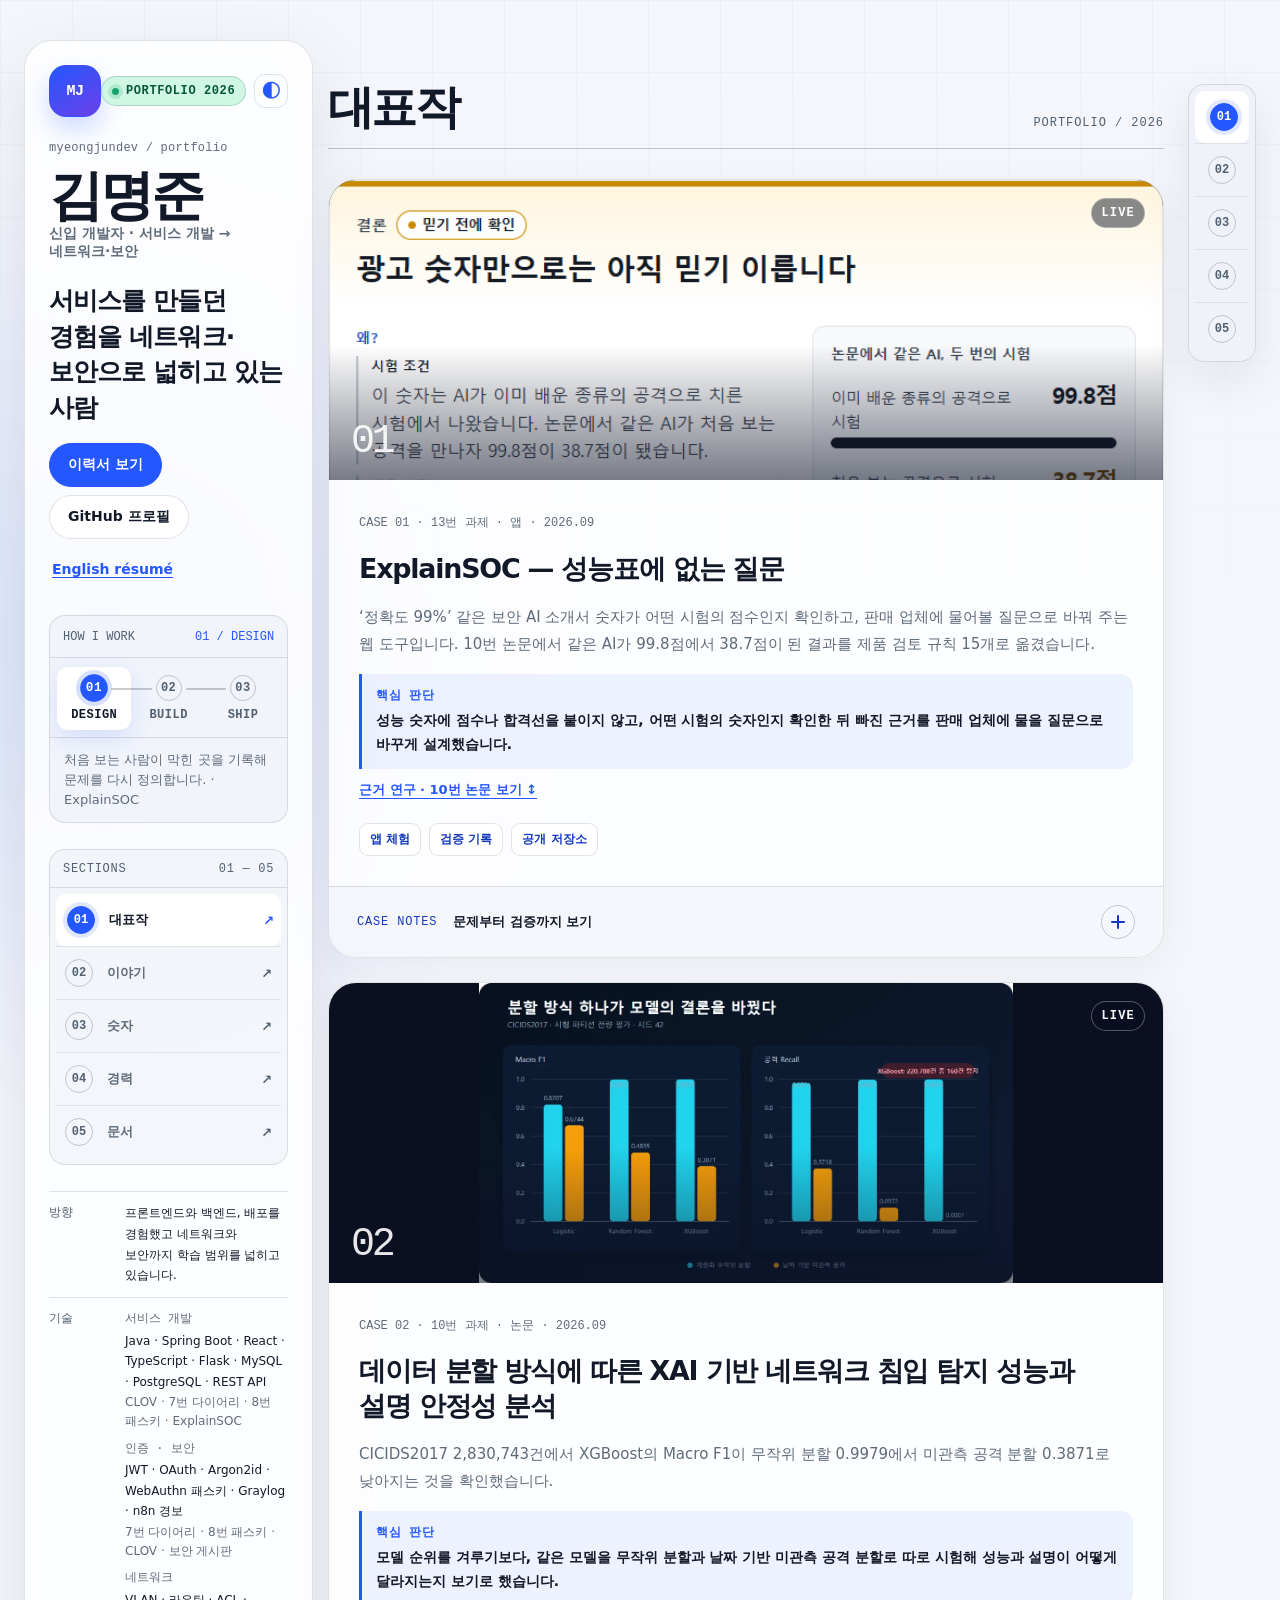
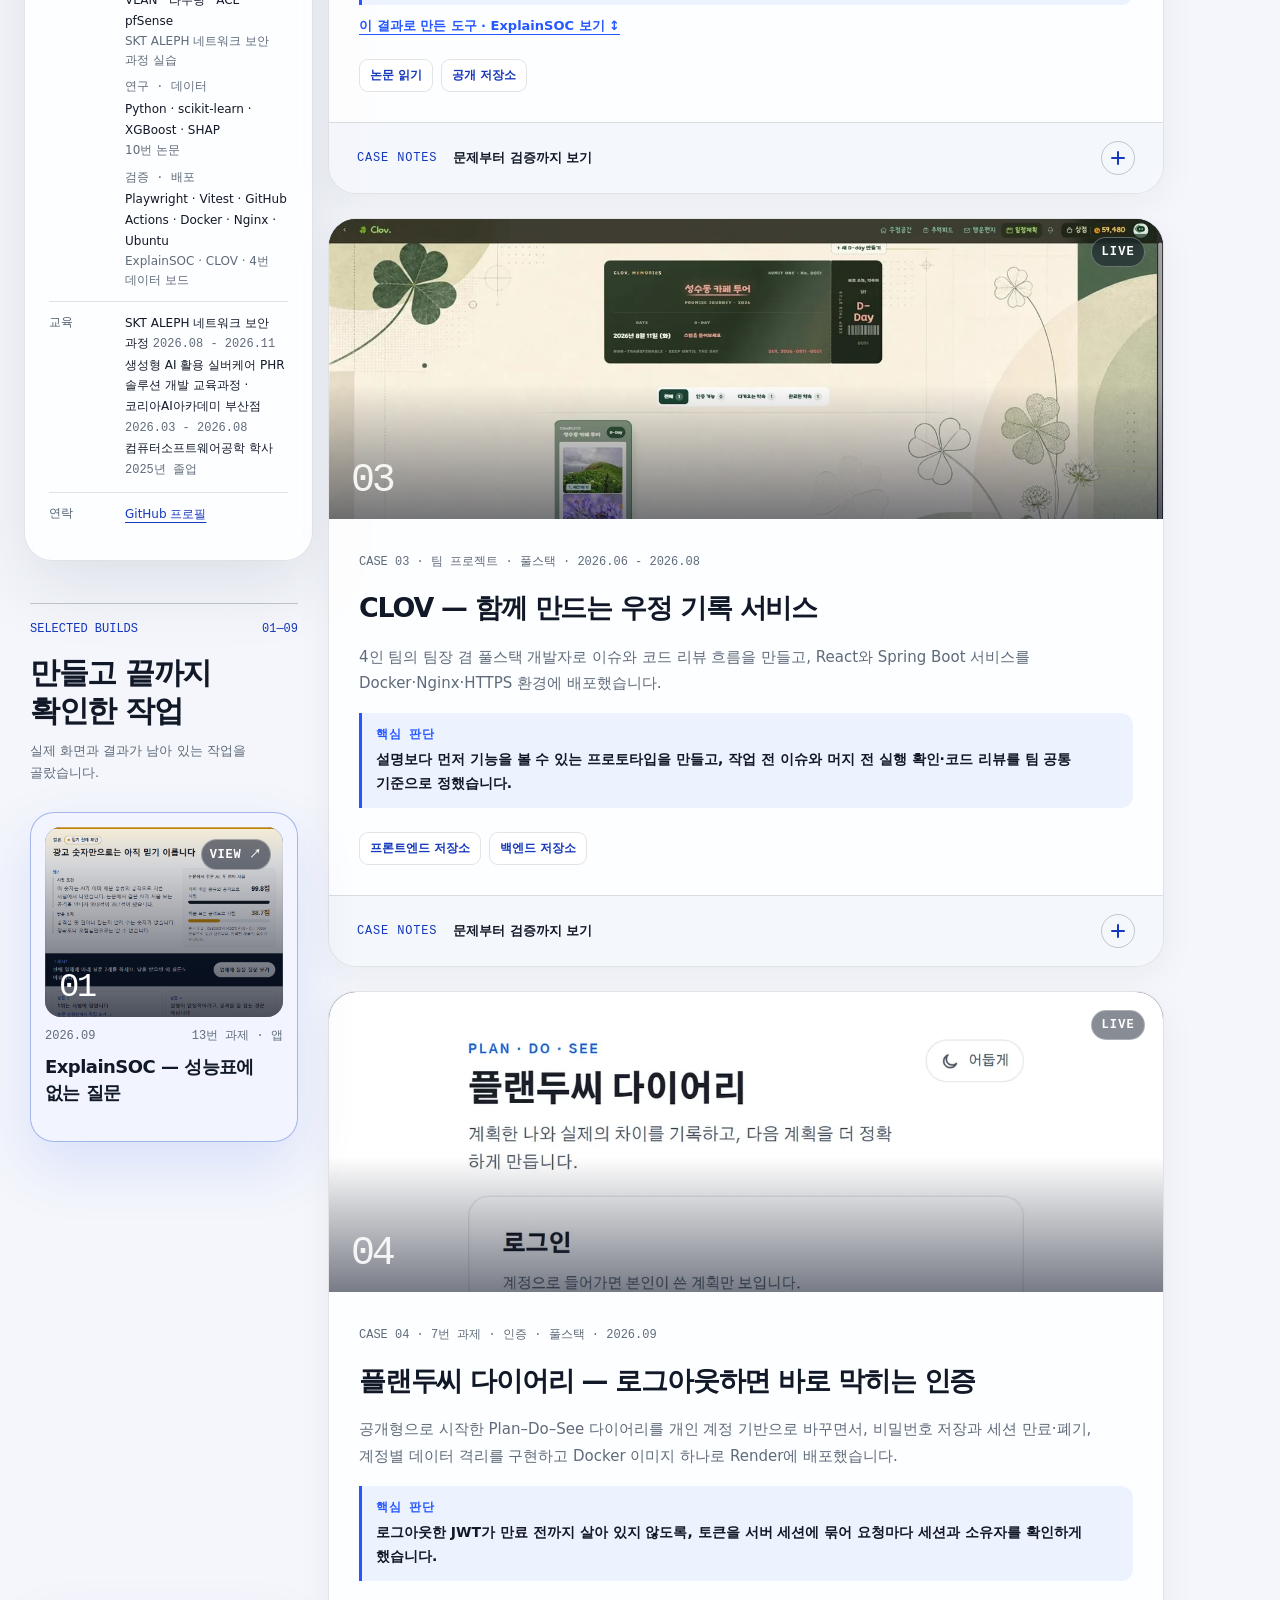
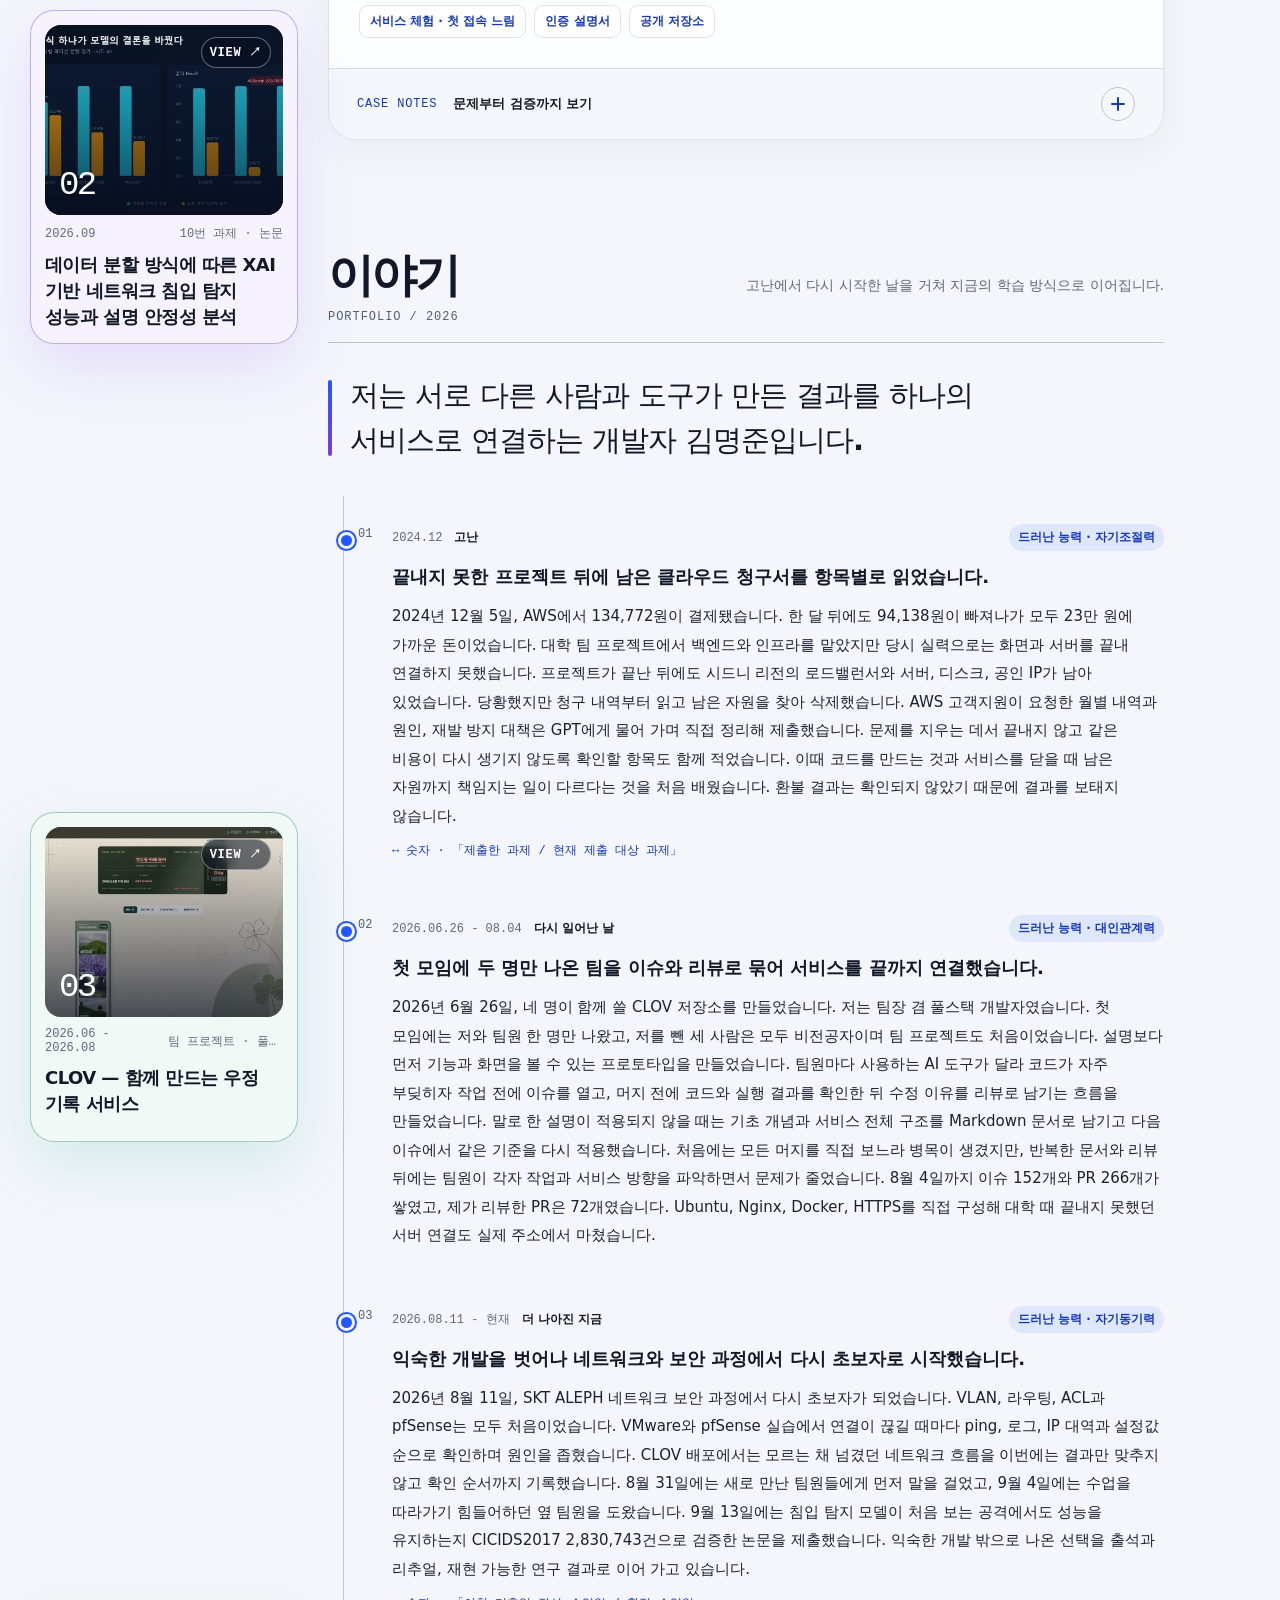
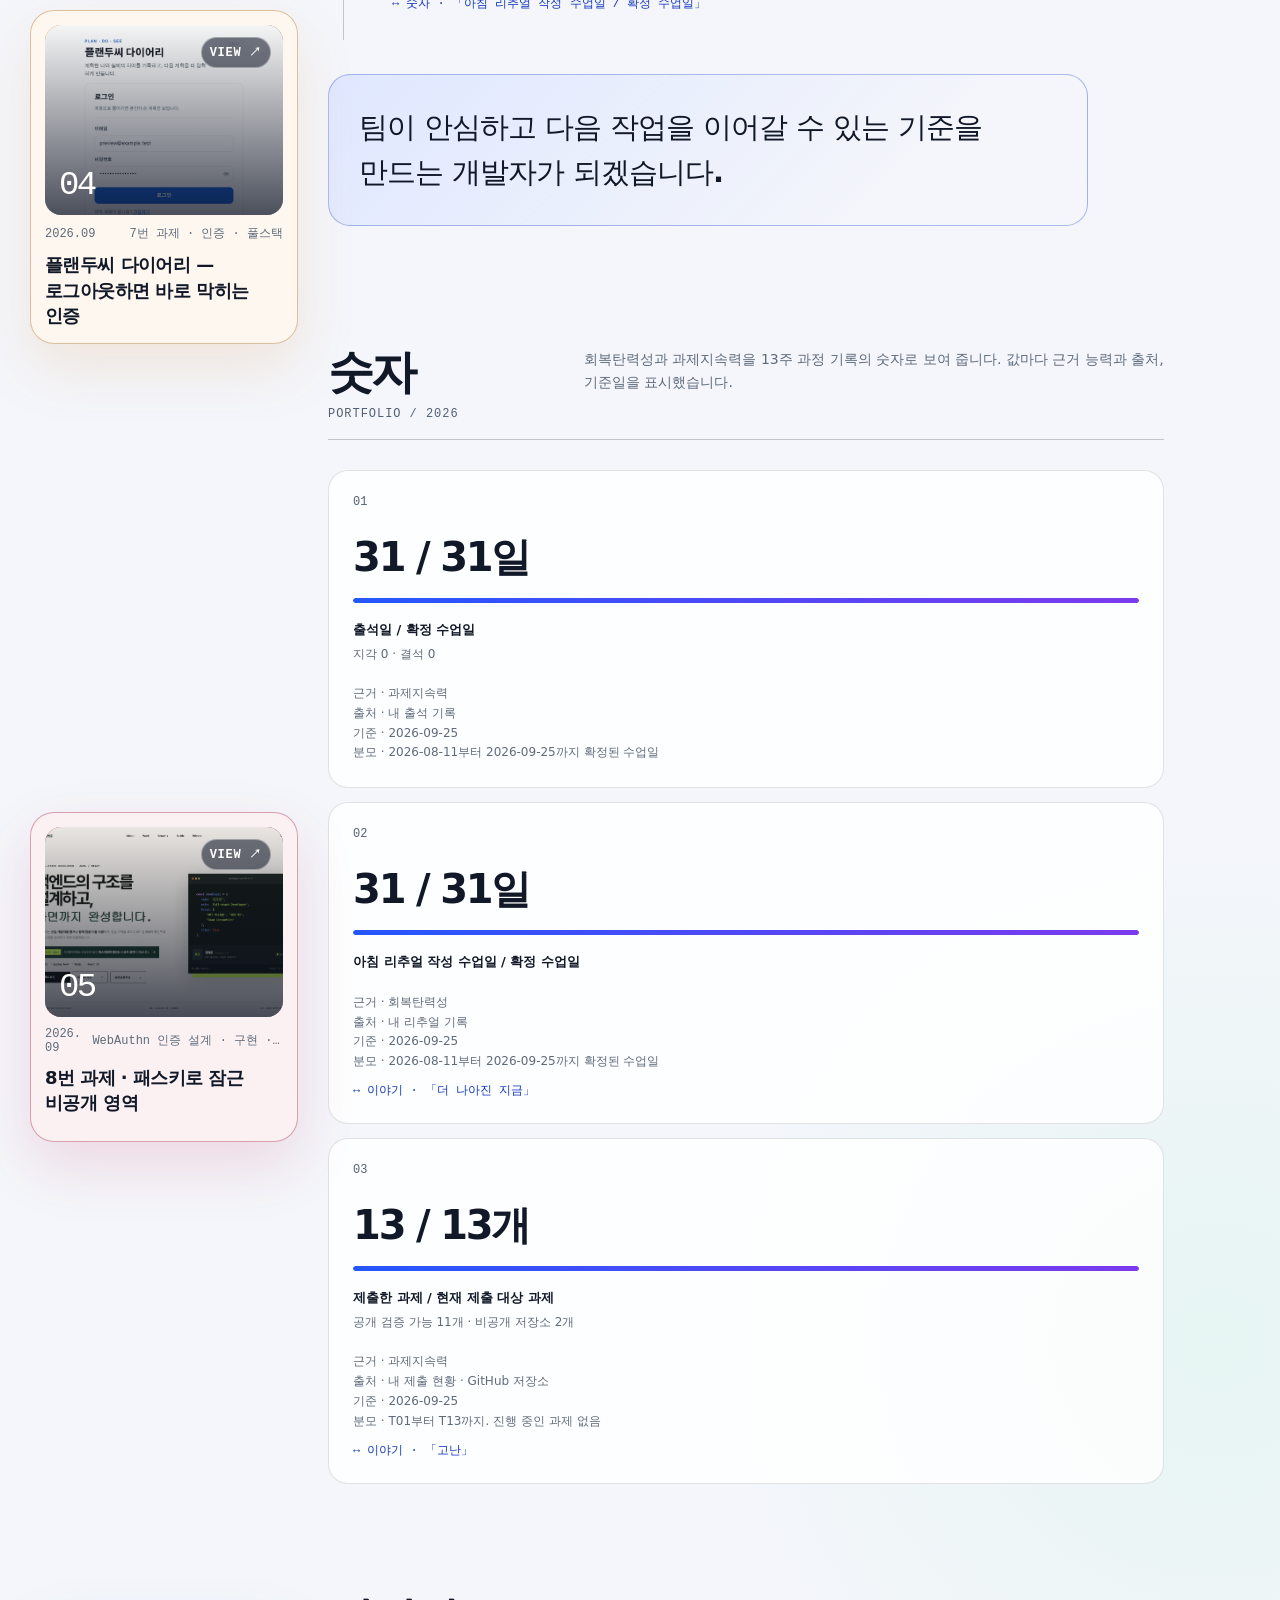
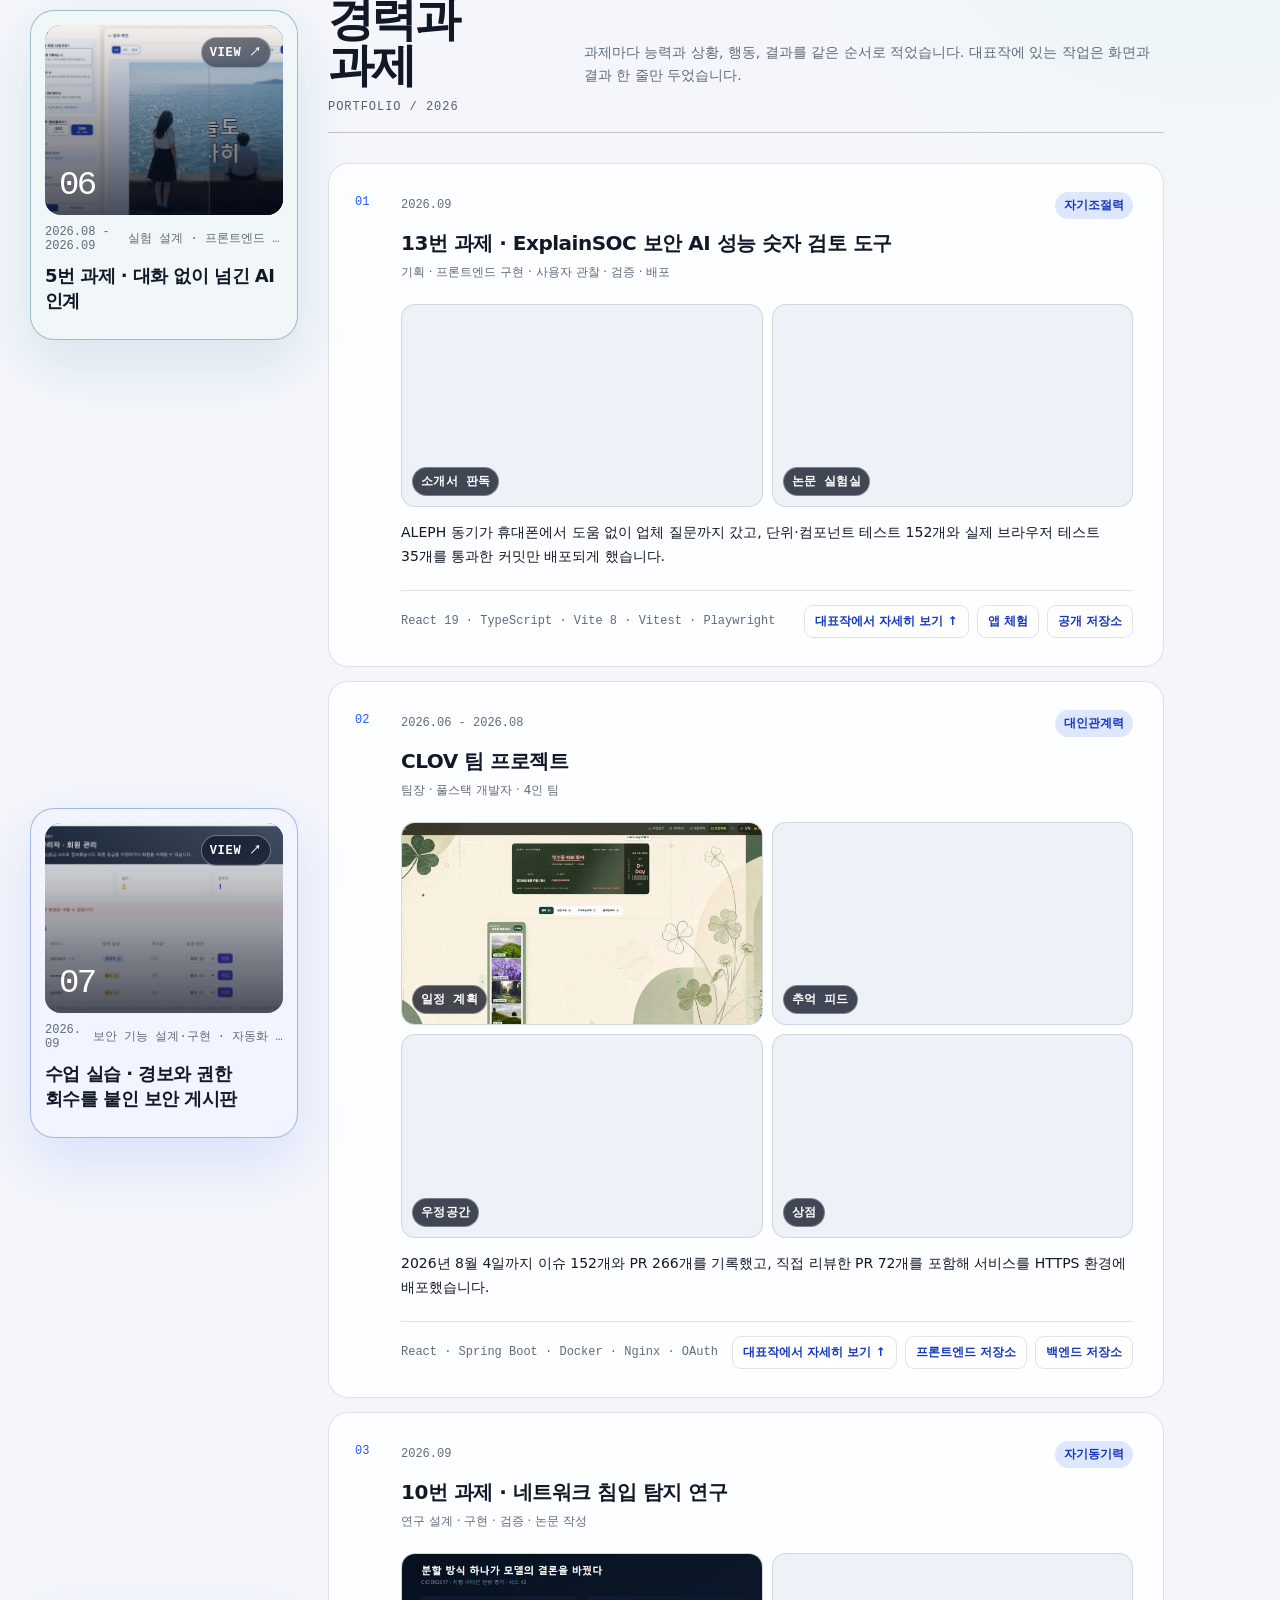
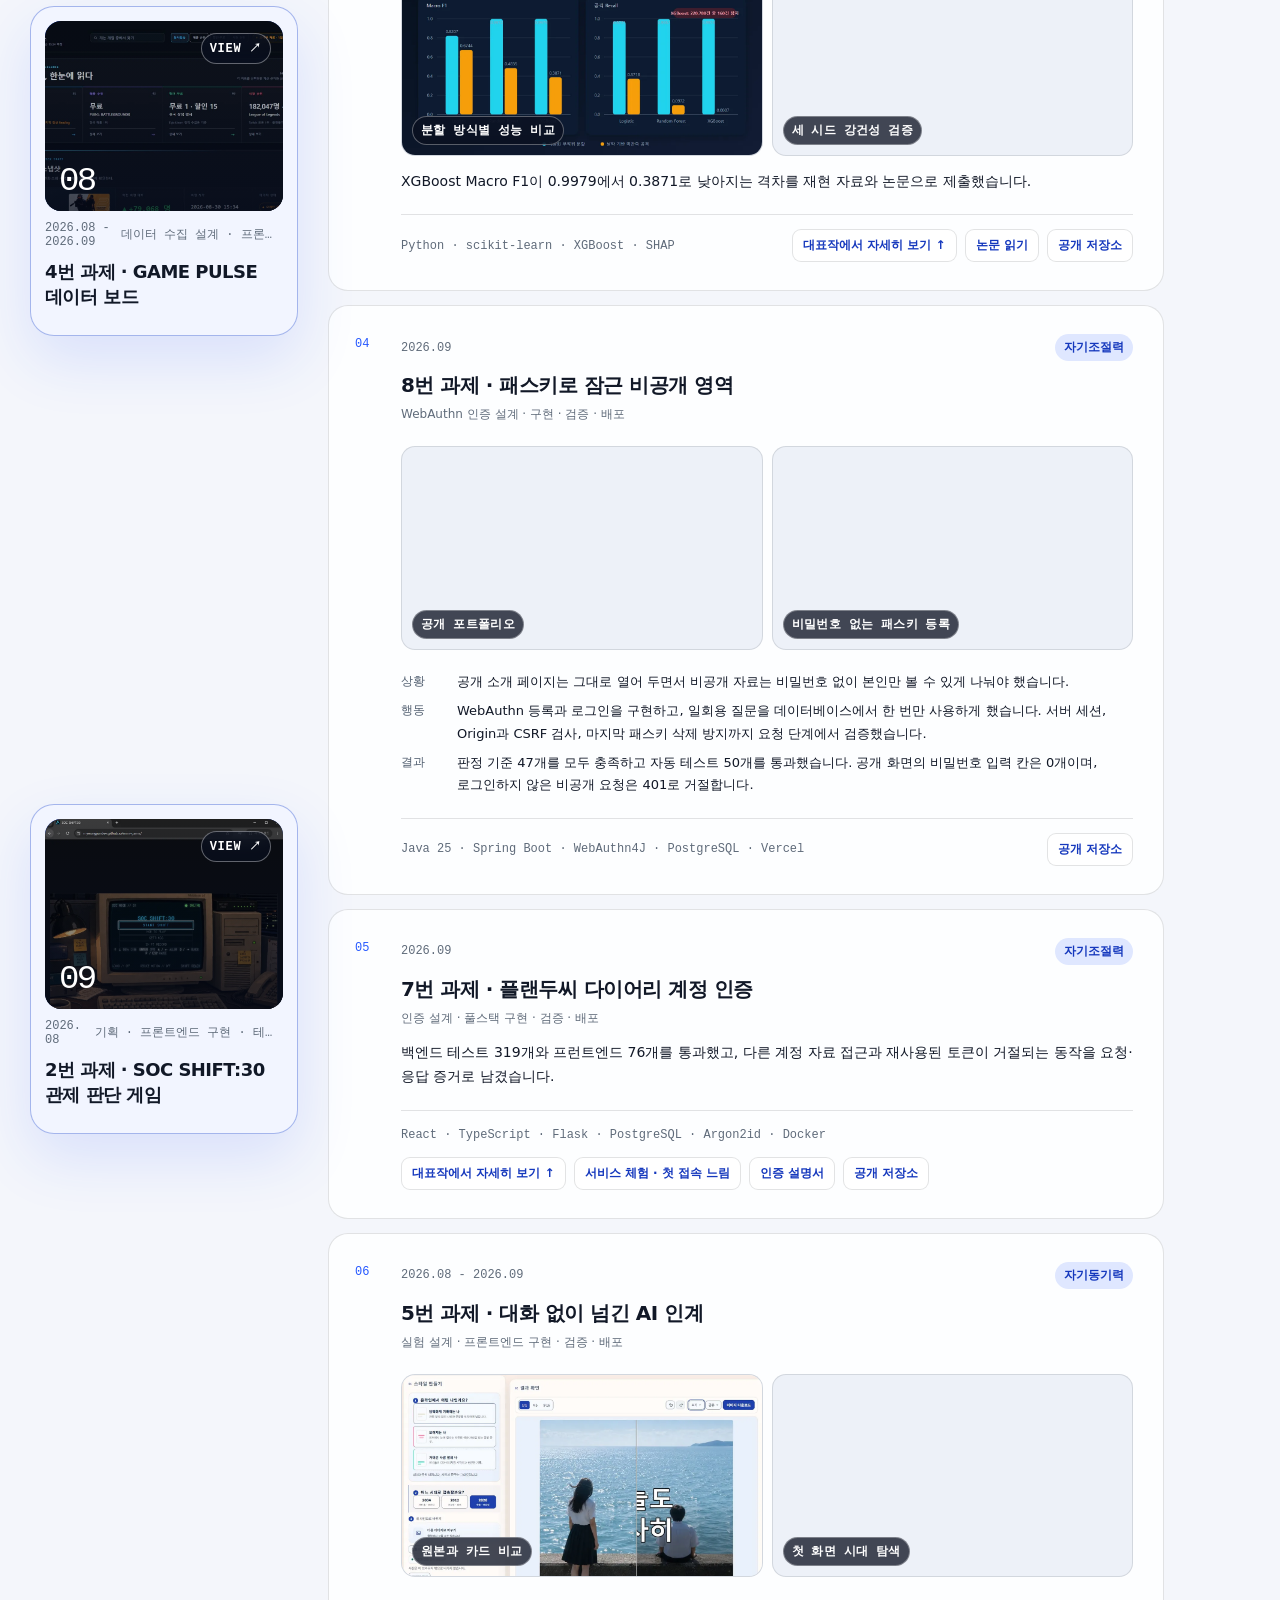
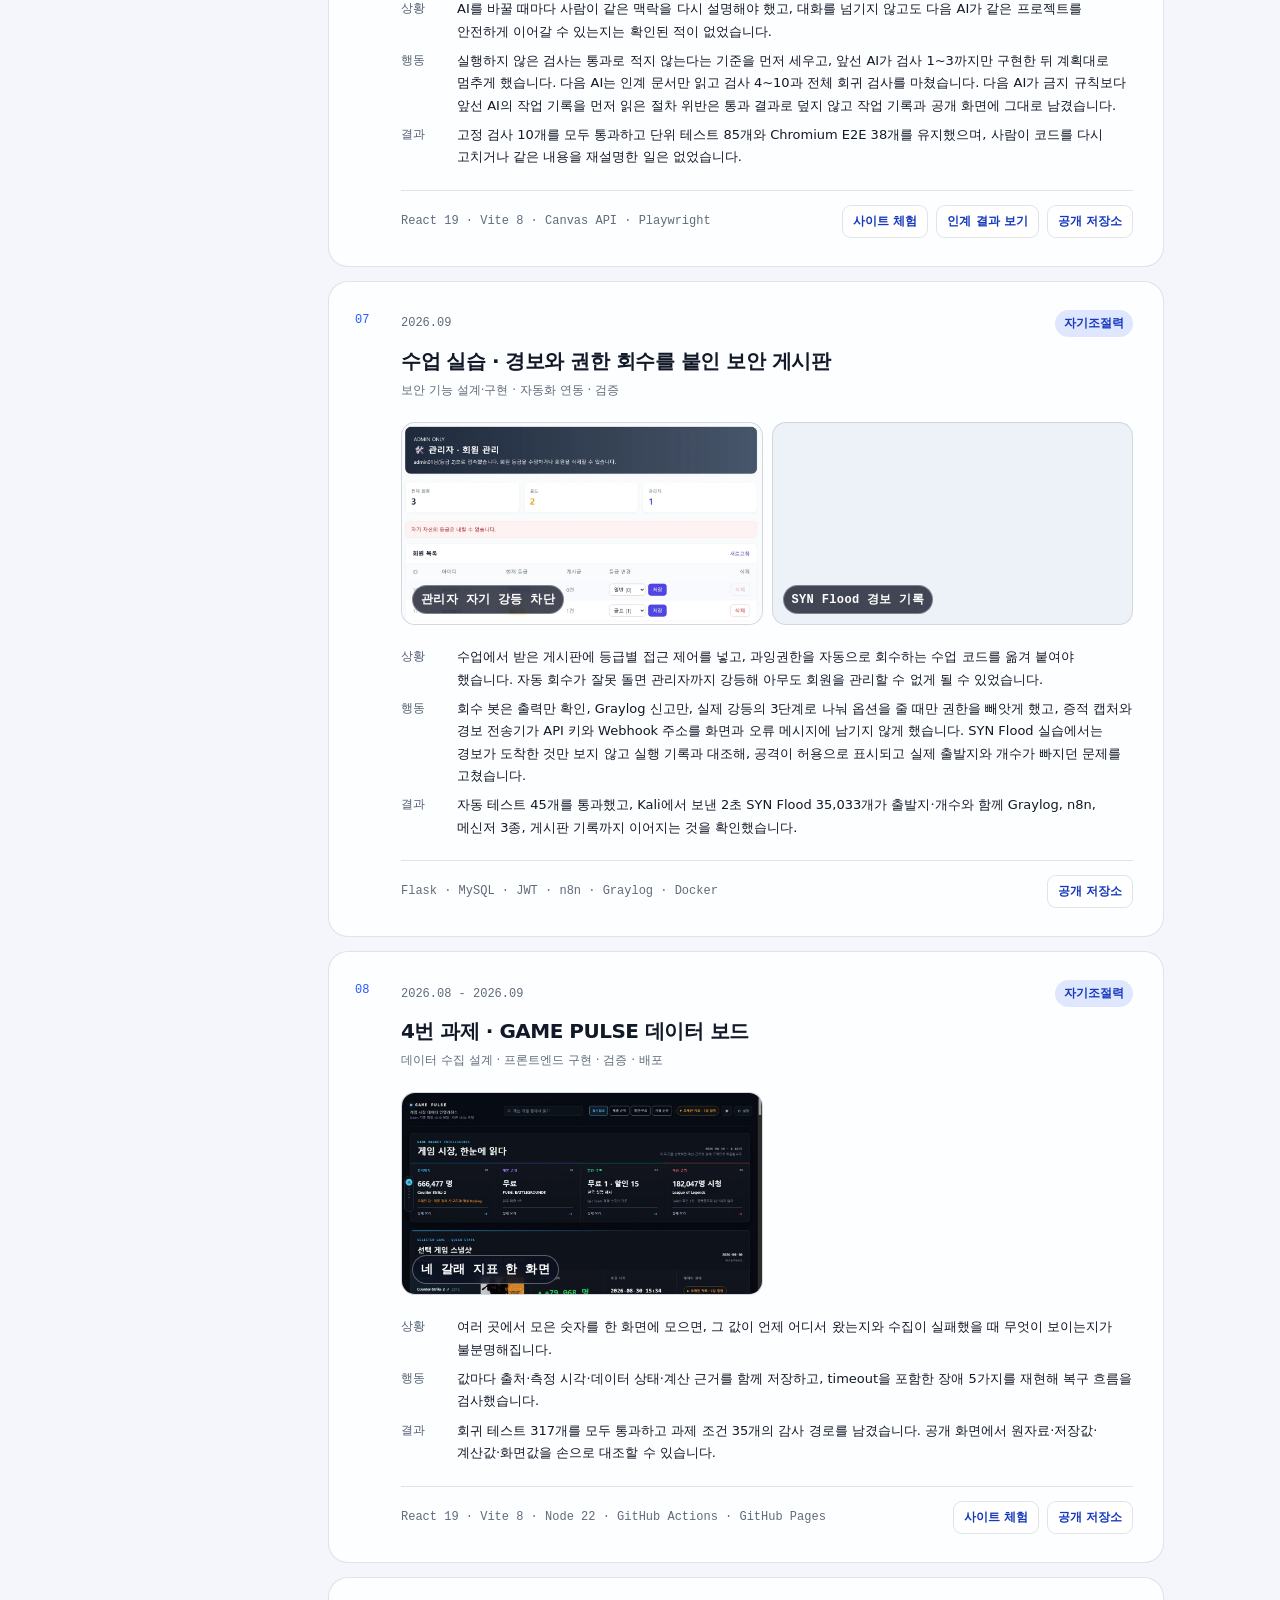
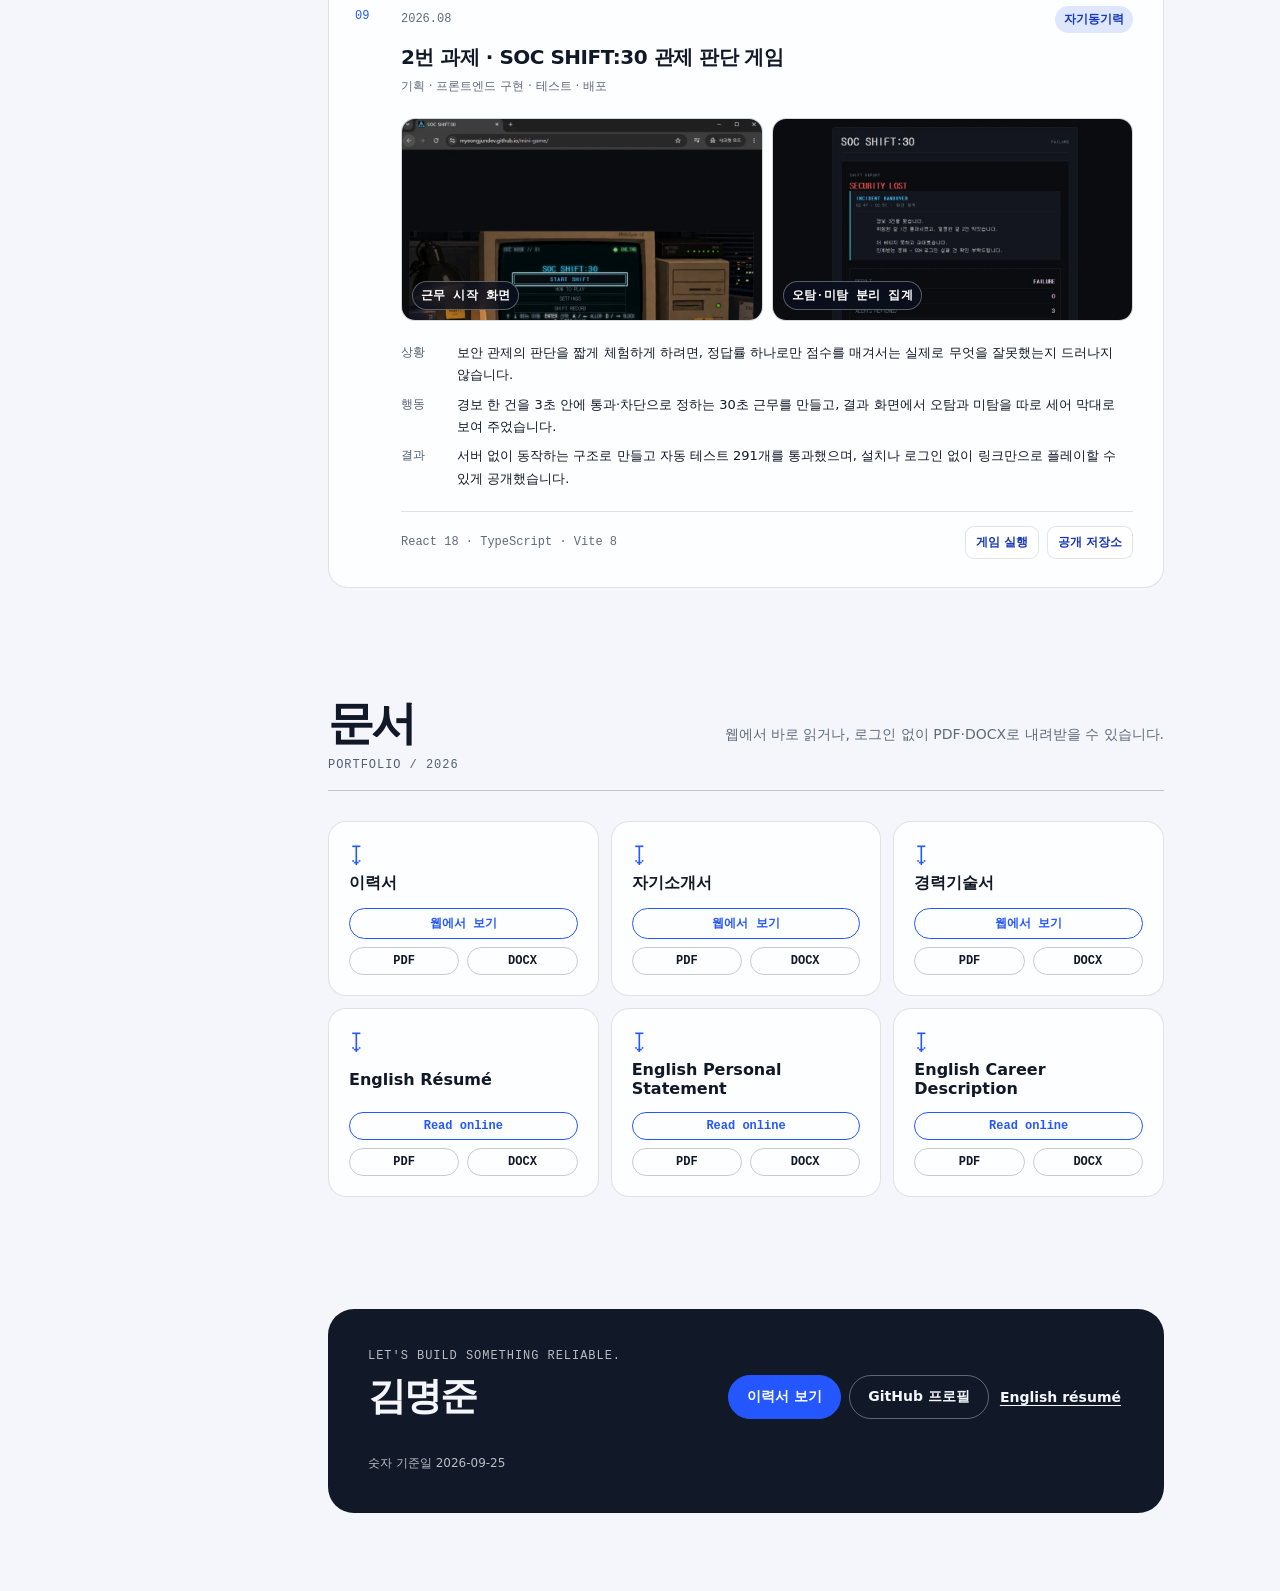
==== docs/index.html @ 78fef3aa "style: 휴대폰에서 문서 위쪽 막대를 따라오지 않게 하고 문서 카드를 납작하게, 누르는 단추를 40px로 키운다 Co-Authored-By: Claude Opus 5.5 <no" ====
<!doctype html>
<html lang="ko">
<head>
  <meta charset="utf-8">
  <meta name="viewport" content="width=device-width, initial-scale=1">
  <title>김명준 자기소개</title>
  <meta name="description" content="김명준의 이야기와 기록, 대표작, 경력, 문서">
  <meta name="color-scheme" content="light dark">
  <meta name="theme-color" content="#f4f6fb">
  <meta property="og:type" content="website">
  <meta property="og:locale" content="ko_KR">
  <meta property="og:title" content="김명준 자기소개">
  <meta property="og:description" content="김명준의 이야기와 기록, 대표작, 경력, 문서">
  <meta property="og:url" content="https://myeongjundev.github.io/about/">
  <meta property="og:image" content="https://myeongjundev.github.io/about/assets/og-card.png">
  <meta property="og:image:width" content="1200">
  <meta property="og:image:height" content="630">
  <meta property="og:image:alt" content="김명준 · 신입 개발자 · 서비스 개발 → 네트워크·보안 · 서비스를 만들던 경험을 네트워크·보안으로 넓히고 있는 사람">
  <meta name="twitter:card" content="summary_large_image">
  <link rel="canonical" href="https://myeongjundev.github.io/about/">
  <link rel="icon" href="favicon.svg" type="image/svg+xml">
  <link rel="stylesheet" href="styles.css?v=fd58ff78dc5c">
  <script src="app.js?v=fd58ff78dc5c" defer></script>
</head>
<body>
  <a class="skip-link" href="#main-content">본문으로 바로 가기</a>
  <div class="scroll-progress" aria-hidden="true"><span></span></div>

  <div class="layout">
    <div class="side-column">
    <aside class="side">
      <header class="intro">
        <div class="profile-topline">
          <span class="avatar" aria-hidden="true">MJ</span>
          <span class="profile-actions">
            <span class="availability"><span aria-hidden="true"></span> Portfolio 2026</span>
            <button class="theme-toggle" type="button" aria-pressed="false">
              <span class="theme-icon" aria-hidden="true">◐</span><span class="theme-label">Dark mode</span>
            </button>
          </span>
        </div>
        <span class="mono muted site-id">myeongjundev / portfolio</span>
        <h1>김명준</h1>
        <p class="role">신입 개발자 · 서비스 개발 → 네트워크·보안</p>
        <p class="tagline">서비스를 만들던 경험을 네트워크·보안으로 넓히고 있는 사람</p>
        <p class="cta cta-hero"><a class="cta-primary" href="resume.html">이력서 보기</a><a class="cta-secondary" href="https://github.com/myeongjundev">GitHub 프로필</a><a class="cta-text" href="resume-en.html" lang="en">English résumé</a></p>
        <div class="craft-console" aria-label="작업 방식">
          <div class="craft-console-head">
            <span class="mono">HOW I WORK</span>
            <output class="craft-output mono" aria-live="polite">01 / DESIGN</output>
          </div>
          <div class="craft-path" role="group" aria-label="작업 단계">
            <button type="button" data-craft="design" data-index="01" data-copy="처음 보는 사람이 막힌 곳을 기록해 문제를 다시 정의합니다. · ExplainSOC" aria-pressed="true"><span>01</span>DESIGN</button>
            <button type="button" data-craft="build" data-index="02" data-copy="화면·서버·인증을 하나의 서비스로 연결합니다. · CLOV · 7번 다이어리" aria-pressed="false"><span>02</span>BUILD</button>
            <button type="button" data-craft="ship" data-index="03" data-copy="배포본을 모바일·키보드·외부 전송까지 자동으로 검증합니다. · ExplainSOC" aria-pressed="false"><span>03</span>SHIP</button>
          </div>
          <p class="craft-caption">처음 보는 사람이 막힌 곳을 기록해 문제를 다시 정의합니다. · ExplainSOC</p>
        </div>
      </header>

      <nav class="entrances" aria-label="바로 가기">
        <div class="entrances-head">
          <span class="mono">SECTIONS</span>
          <span class="mono">01 — 05</span>
        </div>
        <span class="entrance-indicator" aria-hidden="true"></span>
        <ol>
          <li>
            <a href="#work">
              <span class="nav-index mono" aria-hidden="true">01</span>
              <span class="entrance-copy">대표작</span>
              <span class="arrow" aria-hidden="true">↗</span>
            </a>
          </li>
          <li>
            <a href="#story">
              <span class="nav-index mono" aria-hidden="true">02</span>
              <span class="entrance-copy">이야기</span>
              <span class="arrow" aria-hidden="true">↗</span>
            </a>
          </li>
          <li>
            <a href="#numbers">
              <span class="nav-index mono" aria-hidden="true">03</span>
              <span class="entrance-copy">숫자</span>
              <span class="arrow" aria-hidden="true">↗</span>
            </a>
          </li>
          <li>
            <a href="#experience">
              <span class="nav-index mono" aria-hidden="true">04</span>
              <span class="entrance-copy">경력</span>
              <span class="arrow" aria-hidden="true">↗</span>
            </a>
          </li>
          <li>
            <a href="#documents">
              <span class="nav-index mono" aria-hidden="true">05</span>
              <span class="entrance-copy">문서</span>
              <span class="arrow" aria-hidden="true">↗</span>
            </a>
          </li>
        </ol>
      </nav>

      <dl class="facts">
        <div><dt>방향</dt><dd>프론트엔드와 백엔드, 배포를 경험했고 네트워크와 보안까지 학습 범위를 넓히고 있습니다.</dd></div>
        <div><dt>기술</dt><dd class="stack"><span><span class="mono muted">서비스 개발</span><span>Java · Spring Boot · React · TypeScript · Flask · MySQL · PostgreSQL · REST API<span class="stack-used">CLOV · 7번 다이어리 · 8번 패스키 · ExplainSOC</span></span></span><span><span class="mono muted">인증 · 보안</span><span>JWT · OAuth · Argon2id · WebAuthn 패스키 · Graylog · n8n 경보<span class="stack-used">7번 다이어리 · 8번 패스키 · CLOV · 보안 게시판</span></span></span><span><span class="mono muted">네트워크</span><span>VLAN · 라우팅 · ACL · pfSense<span class="stack-used">SKT ALEPH 네트워크 보안 과정 실습</span></span></span><span><span class="mono muted">연구 · 데이터</span><span>Python · scikit-learn · XGBoost · SHAP<span class="stack-used">10번 논문</span></span></span><span><span class="mono muted">검증 · 배포</span><span>Playwright · Vitest · GitHub Actions · Docker · Nginx · Ubuntu<span class="stack-used">ExplainSOC · CLOV · 4번 데이터 보드</span></span></span></dd></div>
        <div><dt>교육</dt><dd>SKT ALEPH 네트워크 보안 과정 <span class="mono muted">2026.08 - 2026.11</span><br>생성형 AI 활용 실버케어 PHR 솔루션 개발 교육과정 · 코리아AI아카데미 부산점 <span class="mono muted">2026.03 - 2026.08</span><br>컴퓨터소프트웨어공학 학사 <span class="mono muted">2025년 졸업</span></dd></div>
        <div><dt>연락</dt><dd><a href="https://github.com/myeongjundev">GitHub 프로필</a></dd></div>
      </dl>
    </aside>
    <section class="build-reel" aria-labelledby="build-reel-title">
      <div class="build-reel-head">
        <p class="mono">SELECTED BUILDS</p>
        <span class="mono">01—09</span>
      </div>
      <h2 id="build-reel-title">만들고 끝까지 확인한 작업</h2>
      <p class="build-reel-intro">실제 화면과 결과가 남아 있는 작업을 골랐습니다.</p>
      <div class="build-stack">
        <a class="build-card" href="#work-t13-app" style="--stack-order: 0; --stack-top: 28px">
          <span class="build-card-visual has-image" aria-hidden="true">
            <img src="assets/t13-conclusion-v9.png" alt="" width="768" height="705" loading="lazy" decoding="async">
            <span class="build-card-number">01</span>
            <span class="build-card-mark">VIEW ↗</span>
          </span>
          <span class="build-card-meta mono"><span>2026.09</span><span>13번 과제 · 앱</span></span>
          <strong>ExplainSOC — 성능표에 없는 질문</strong>
        </a>
        <a class="build-card" href="#work-t10-paper" style="--stack-order: 1; --stack-top: 53px">
          <span class="build-card-visual has-image" aria-hidden="true">
            <img src="assets/t10-performance-comparison.webp" alt="" width="1200" height="675" loading="lazy" decoding="async">
            <span class="build-card-number">02</span>
            <span class="build-card-mark">VIEW ↗</span>
          </span>
          <span class="build-card-meta mono"><span>2026.09</span><span>10번 과제 · 논문</span></span>
          <strong>데이터 분할 방식에 따른 XAI 기반 네트워크 침입 탐지 성능과 설명 안정성 분석</strong>
        </a>
        <a class="build-card" href="#work-clov" style="--stack-order: 2; --stack-top: 78px">
          <span class="build-card-visual has-image" aria-hidden="true">
            <img src="assets/clov-promise.webp" alt="" width="1400" height="684" loading="lazy" decoding="async">
            <span class="build-card-number">03</span>
            <span class="build-card-mark">VIEW ↗</span>
          </span>
          <span class="build-card-meta mono"><span>2026.06 - 2026.08</span><span>팀 프로젝트 · 풀스택</span></span>
          <strong>CLOV — 함께 만드는 우정 기록 서비스</strong>
        </a>
        <a class="build-card" href="#work-t07-auth" style="--stack-order: 3; --stack-top: 103px">
          <span class="build-card-visual has-image" aria-hidden="true">
            <img src="assets/t07-login.webp" alt="" width="1200" height="1133" loading="lazy" decoding="async">
            <span class="build-card-number">04</span>
            <span class="build-card-mark">VIEW ↗</span>
          </span>
          <span class="build-card-meta mono"><span>2026.09</span><span>7번 과제 · 인증 · 풀스택</span></span>
          <strong>플랜두씨 다이어리 — 로그아웃하면 바로 막히는 인증</strong>
        </a>
        <a class="build-card" href="#experience-third-project" style="--stack-order: 4; --stack-top: 128px">
          <span class="build-card-visual has-image" aria-hidden="true">
            <img src="assets/t08-public-first-screen.webp" alt="" width="1280" height="860" loading="lazy" decoding="async">
            <span class="build-card-number">05</span>
            <span class="build-card-mark">VIEW ↗</span>
          </span>
          <span class="build-card-meta mono"><span>2026.09</span><span>WebAuthn 인증 설계 · 구현 · 검증 · 배포</span></span>
          <strong>8번 과제 · 패스키로 잠근 비공개 영역</strong>
        </a>
        <a class="build-card" href="#experience-t05-ai-handoff" style="--stack-order: 5; --stack-top: 153px">
          <span class="build-card-visual has-image" aria-hidden="true">
            <img src="assets/t05-studio.webp" alt="" width="1200" height="767" loading="lazy" decoding="async">
            <span class="build-card-number">06</span>
            <span class="build-card-mark">VIEW ↗</span>
          </span>
          <span class="build-card-meta mono"><span>2026.08 - 2026.09</span><span>실험 설계 · 프론트엔드 구현 · 검증 · 배포</span></span>
          <strong>5번 과제 · 대화 없이 넘긴 AI 인계</strong>
        </a>
        <a class="build-card" href="#experience-flask-board" style="--stack-order: 6; --stack-top: 178px">
          <span class="build-card-visual has-image" aria-hidden="true">
            <img src="assets/fb-self-demote-blocked.webp" alt="" width="1200" height="780" loading="lazy" decoding="async">
            <span class="build-card-number">07</span>
            <span class="build-card-mark">VIEW ↗</span>
          </span>
          <span class="build-card-meta mono"><span>2026.09</span><span>보안 기능 설계·구현 · 자동화 연동 · 검증</span></span>
          <strong>수업 실습 · 경보와 권한 회수를 붙인 보안 게시판</strong>
        </a>
        <a class="build-card" href="#experience-t04-info-board" style="--stack-order: 7; --stack-top: 203px">
          <span class="build-card-visual has-image" aria-hidden="true">
            <img src="assets/t04-overview.webp" alt="" width="1265" height="712" loading="lazy" decoding="async">
            <span class="build-card-number">08</span>
            <span class="build-card-mark">VIEW ↗</span>
          </span>
          <span class="build-card-meta mono"><span>2026.08 - 2026.09</span><span>데이터 수집 설계 · 프론트엔드 구현 · 검증 · 배포</span></span>
          <strong>4번 과제 · GAME PULSE 데이터 보드</strong>
        </a>
        <a class="build-card" href="#experience-t02-mini-game" style="--stack-order: 8; --stack-top: 228px">
          <span class="build-card-visual has-image" aria-hidden="true">
            <img src="assets/t02-lobby.webp" alt="" width="900" height="935" loading="lazy" decoding="async">
            <span class="build-card-number">09</span>
            <span class="build-card-mark">VIEW ↗</span>
          </span>
          <span class="build-card-meta mono"><span>2026.08</span><span>기획 · 프론트엔드 구현 · 테스트 · 배포</span></span>
          <strong>2번 과제 · SOC SHIFT:30 관제 판단 게임</strong>
        </a>
      </div>
    </section>
    </div>
    <main id="main-content" class="content">
      <section id="work">
        <div class="section-head">
          <h2>대표작</h2>
        </div>
        <div class="works">
          <article id="work-t13-app" class="work published reveal">
            <div class="work-visual has-image">
              <img src="assets/t13-conclusion-v9.png" alt="ExplainSOC 결론 카드. 광고 숫자만으로는 아직 믿기 이르다는 결론과 이유, 논문에서 같은 AI가 99.8점에서 38.7점이 된 두 시험 막대, 업체에 물을 질문과 논문 실험실로 가는 길을 보여 준다." width="768" height="705" style="object-position: left top" loading="lazy" decoding="async">
              <span class="work-number">01</span>

              <span class="work-status">LIVE</span>
            </div>
            <div class="work-copy">
              <span class="mono muted work-kind">CASE 01 · 13번 과제 · 앱 · 2026.09</span>
              <h3 class="work-title">ExplainSOC — 성능표에 없는 질문</h3>
              <p class="work-desc">‘정확도 99%’ 같은 보안 AI 소개서 숫자가 어떤 시험의 점수인지 확인하고, 판매 업체에 물어볼 질문으로 바꿔 주는 웹 도구입니다. 10번 논문에서 같은 AI가 99.8점에서 38.7점이 된 결과를 제품 검토 규칙 15개로 옮겼습니다.</p>
              <p class="work-decision"><span class="mono">핵심 판단</span>성능 숫자에 점수나 합격선을 붙이지 않고, 어떤 시험의 숫자인지 확인한 뒤 빠진 근거를 판매 업체에 물을 질문으로 바꾸게 설계했습니다.</p>
              <p class="work-related"><a href="#work-t10-paper">근거 연구 · 10번 논문 보기 ↕</a></p>
              <p class="links"><a href="https://myeongjundev.github.io/explainsoc/">앱 체험</a><a href="https://github.com/myeongjundev/explainsoc/blob/main/evidence/card-4.md">검증 기록</a><a href="https://github.com/myeongjundev/explainsoc">공개 저장소</a></p>
            </div>
            <details class="work-case">
              <summary>
                <span><span class="mono">CASE NOTES</span><span class="case-summary-open">문제부터 검증까지 보기</span><span class="case-summary-close">사례 노트 접기</span></span>
                <span class="case-icon" aria-hidden="true"></span>
              </summary>
              <div class="case-grid">
                <section class="case-step">
                  <span class="case-step-index mono">01 / PROBLEM</span>
                  <h4>문제</h4>
                  <p>보안 AI 제품은 ‘정확도 99%’ 같은 높은 숫자를 앞세우지만, 그 숫자가 어떤 시험에서 나왔는지는 잘 적지 않습니다. 10번 논문에서 같은 XGBoost가 무작위로 나눈 시험에서는 Macro F1 0.9979, 학습에 없던 공격만 둔 시험에서는 0.3871이었고, 공격 220,788건 가운데 160건만 잡았습니다.</p>
                </section>
                <section class="case-step">
                  <span class="case-step-index mono">02 / DECISION</span>
                  <h4>판단</h4>
                  <p>숫자의 좋고 나쁨을 판정하지 않고, 숫자를 만든 시험 조건을 먼저 확인하게 했습니다. 점수·등급·합격선은 만들지 않았고, 기능을 늘리기보다 처음 보는 사람이 막힌 곳(무엇을 하는 사이트인지, 결과가 밀집함, 그래서 뭐?)을 하나씩 고쳤습니다.</p>
                </section>
                <section class="case-step">
                  <span class="case-step-index mono">03 / BUILD</span>
                  <h4>구현</h4>
                  <p>React·TypeScript·Vite 정적 앱에서 소개서 문장과 성능표의 빠진 시험 조건을 판독 규칙 15개로 찾아 공급자 질문으로 바꾸고, 결과 맨 위 결론 카드(결론 · 왜? · 그래서?)와 논문 결과를 직접 바꿔 보는 논문 실험실을 붙였습니다. 서버 없이 브라우저 안에서만 동작하고 콘텐츠 보안 정책으로 외부 전송을 막았습니다.</p>
                </section>
                <section class="case-step">
                  <span class="case-step-index mono">04 / VERIFY</span>
                  <h4>검증</h4>
                  <p>처음 보는 사람들의 반응을 여섯 번 기록하며 화면을 고쳤고, 마지막에는 ALEPH 동기가 휴대폰에서 도움 없이 업체 질문까지 갔습니다. 단위·컴포넌트 테스트 152개와 실제 브라우저 테스트 35개를 통과한 커밋만 배포되게 했고, 재현 가능한 ZIP을 빈 폴더에 풀어 다시 검증했습니다.</p>
                </section>
              </div>
            </details>
          </article>
          <article id="work-t10-paper" class="work published reveal">
            <div class="work-visual has-image">
              <img src="assets/t10-performance-comparison.webp" alt="무작위 분할과 날짜 기반 미관측 공격 분할에서 세 모델의 Macro F1과 공격 Recall을 비교한 차트." width="1200" height="675" style="object-fit: contain; object-position: center" loading="lazy" decoding="async">
              <span class="work-number">02</span>

              <span class="work-status">LIVE</span>
            </div>
            <div class="work-copy">
              <span class="mono muted work-kind">CASE 02 · 10번 과제 · 논문 · 2026.09</span>
              <h3 class="work-title">데이터 분할 방식에 따른 XAI 기반 네트워크 침입 탐지 성능과 설명 안정성 분석</h3>
              <p class="work-desc">CICIDS2017 2,830,743건에서 XGBoost의 Macro F1이 무작위 분할 0.9979에서 미관측 공격 분할 0.3871로 낮아지는 것을 확인했습니다.</p>
              <p class="work-decision"><span class="mono">핵심 판단</span>모델 순위를 겨루기보다, 같은 모델을 무작위 분할과 날짜 기반 미관측 공격 분할로 따로 시험해 성능과 설명이 어떻게 달라지는지 보기로 했습니다.</p>
              <p class="work-related"><a href="#work-t13-app">이 결과로 만든 도구 · ExplainSOC 보기 ↕</a></p>
              <p class="links"><a href="https://github.com/myeongjundev/explainsoc-research/blob/main/output/pdf/T10-research-paper.pdf">논문 읽기</a><a href="https://github.com/myeongjundev/explainsoc-research">공개 저장소</a></p>
            </div>
            <details class="work-case">
              <summary>
                <span><span class="mono">CASE NOTES</span><span class="case-summary-open">문제부터 검증까지 보기</span><span class="case-summary-close">사례 노트 접기</span></span>
                <span class="case-icon" aria-hidden="true"></span>
              </summary>
              <div class="case-grid">
                <section class="case-step">
                  <span class="case-step-index mono">01 / PROBLEM</span>
                  <h4>문제</h4>
                  <p>무작위 분할에서 나온 높은 탐지 점수가 실제로 처음 보는 공격에도 유지되는지 확인할 필요가 있었습니다.</p>
                </section>
                <section class="case-step">
                  <span class="case-step-index mono">02 / DECISION</span>
                  <h4>판단</h4>
                  <p>무작위 분할과 날짜 기반 미관측 공격 분할을 따로 설계하고, 세 모델의 성능과 SHAP 설명 안정성을 같은 조건에서 비교했습니다.</p>
                </section>
                <section class="case-step">
                  <span class="case-step-index mono">03 / BUILD</span>
                  <h4>구현</h4>
                  <p>CICIDS2017 2,830,743건을 감사한 뒤 Python·scikit-learn·XGBoost·SHAP으로 실험과 재현 자료를 구성했습니다.</p>
                </section>
                <section class="case-step">
                  <span class="case-step-index mono">04 / VERIFY</span>
                  <h4>검증</h4>
                  <p>XGBoost Macro F1이 0.9979에서 0.3871로 낮아지는 격차를 확인하고 결과와 재현 자료를 논문으로 제출했습니다.</p>
                </section>
              </div>
            </details>
          </article>
          <article id="work-clov" class="work published reveal">
            <div class="work-visual has-image">
              <img src="assets/clov-promise.webp" alt="CLOV 일정 계획 화면. 초대권 형태의 일정 카드와 진행 상태 탭이 보인다." width="1400" height="684" loading="lazy" decoding="async">
              <span class="work-number">03</span>

              <span class="work-status">LIVE</span>
            </div>
            <div class="work-copy">
              <span class="mono muted work-kind">CASE 03 · 팀 프로젝트 · 풀스택 · 2026.06 - 2026.08</span>
              <h3 class="work-title">CLOV — 함께 만드는 우정 기록 서비스</h3>
              <p class="work-desc">4인 팀의 팀장 겸 풀스택 개발자로 이슈와 코드 리뷰 흐름을 만들고, React와 Spring Boot 서비스를 Docker·Nginx·HTTPS 환경에 배포했습니다.</p>
              <p class="work-decision"><span class="mono">핵심 판단</span>설명보다 먼저 기능을 볼 수 있는 프로토타입을 만들고, 작업 전 이슈와 머지 전 실행 확인·코드 리뷰를 팀 공통 기준으로 정했습니다.</p>

              <p class="links"><a href="https://github.com/Pickeslog/clov-web">프론트엔드 저장소</a><a href="https://github.com/Pickeslog/clov-api">백엔드 저장소</a></p>
            </div>
            <details class="work-case">
              <summary>
                <span><span class="mono">CASE NOTES</span><span class="case-summary-open">문제부터 검증까지 보기</span><span class="case-summary-close">사례 노트 접기</span></span>
                <span class="case-icon" aria-hidden="true"></span>
              </summary>
              <div class="case-grid">
                <section class="case-step">
                  <span class="case-step-index mono">01 / PROBLEM</span>
                  <h4>문제</h4>
                  <p>비전공자 세 명이 포함된 팀의 첫 모임에 두 명만 참석했고, 서로 다른 AI 도구에서 만든 코드가 자주 충돌했습니다.</p>
                </section>
                <section class="case-step">
                  <span class="case-step-index mono">02 / DECISION</span>
                  <h4>판단</h4>
                  <p>설명보다 먼저 기능을 볼 수 있는 프로토타입을 만들고, 작업 전 이슈와 머지 전 실행 확인·코드 리뷰를 팀의 공통 기준으로 정했습니다.</p>
                </section>
                <section class="case-step">
                  <span class="case-step-index mono">03 / BUILD</span>
                  <h4>구현</h4>
                  <p>React와 Spring Boot 서비스를 연결하고 Ubuntu에서 Docker·Nginx·HTTPS 배포 환경을 직접 구성했습니다.</p>
                </section>
                <section class="case-step">
                  <span class="case-step-index mono">04 / VERIFY</span>
                  <h4>검증</h4>
                  <p>2026년 8월 4일까지 이슈 152개와 PR 266개가 쌓였고, 직접 리뷰한 PR 72개를 포함해 서비스를 실제 주소에 배포했습니다.</p>
                </section>
              </div>
            </details>
          </article>
          <article id="work-t07-auth" class="work published reveal">
            <div class="work-visual has-image">
              <img src="assets/t07-login.webp" alt="플랜두씨 다이어리 로그인 화면. 계정으로 들어가면 본인이 쓴 계획만 보인다는 안내와 이메일·비밀번호 입력 칸이 있다. 예시 계정은 합성 값이다." width="1200" height="1133" style="object-position: 30% top" loading="lazy" decoding="async">
              <span class="work-number">04</span>

              <span class="work-status">LIVE</span>
            </div>
            <div class="work-copy">
              <span class="mono muted work-kind">CASE 04 · 7번 과제 · 인증 · 풀스택 · 2026.09</span>
              <h3 class="work-title">플랜두씨 다이어리 — 로그아웃하면 바로 막히는 인증</h3>
              <p class="work-desc">공개형으로 시작한 Plan–Do–See 다이어리를 개인 계정 기반으로 바꾸면서, 비밀번호 저장과 세션 만료·폐기, 계정별 데이터 격리를 구현하고 Docker 이미지 하나로 Render에 배포했습니다.</p>
              <p class="work-decision"><span class="mono">핵심 판단</span>로그아웃한 JWT가 만료 전까지 살아 있지 않도록, 토큰을 서버 세션에 묶어 요청마다 세션과 소유자를 확인하게 했습니다.</p>

              <p class="links"><a href="https://t06-plando-see-diary.onrender.com">서비스 체험 · 첫 접속 느림</a><a href="https://github.com/myeongjundev/t07-plando-see-diary/blob/main/docs/T07-AUTH-GUIDE.md">인증 설명서</a><a href="https://github.com/myeongjundev/t07-plando-see-diary">공개 저장소</a></p>
            </div>
            <details class="work-case">
              <summary>
                <span><span class="mono">CASE NOTES</span><span class="case-summary-open">문제부터 검증까지 보기</span><span class="case-summary-close">사례 노트 접기</span></span>
                <span class="case-icon" aria-hidden="true"></span>
              </summary>
              <div class="case-grid">
                <section class="case-step">
                  <span class="case-step-index mono">01 / PROBLEM</span>
                  <h4>문제</h4>
                  <p>서명만 확인하는 JWT는 로그아웃한 뒤에도 만료 전까지 유효합니다. 공개형 다이어리를 로그인 화면으로 가리기만 하면 다른 계정의 기록을 읽는 길도 남습니다.</p>
                </section>
                <section class="case-step">
                  <span class="case-step-index mono">02 / DECISION</span>
                  <h4>판단</h4>
                  <p>Access JWT를 서버 세션 행에 묶어 매 요청에서 세션 생존과 소유자를 확인하고, 이미 회전한 Refresh 토큰이 다시 오면 탈취 가능성으로 보고 같은 계열 전체를 폐기하기로 했습니다.</p>
                </section>
                <section class="case-step">
                  <span class="case-step-index mono">03 / BUILD</span>
                  <h4>구현</h4>
                  <p>React·TypeScript와 Flask·PostgreSQL로 비밀번호를 Argon2id로 저장하고, 목록·단건·집계·내보내기를 서버가 확인한 사용자 ID로 제한했습니다. 기존 기록은 백업한 뒤 새 계정으로 옮겼고, 비밀번호를 바꾸면 기존 세션을 모두 폐기합니다.</p>
                </section>
                <section class="case-step">
                  <span class="case-step-index mono">04 / VERIFY</span>
                  <h4>검증</h4>
                  <p>백엔드 테스트 319개와 프런트엔드 76개를 통과했고(PostgreSQL 전용 3개는 별도 테스트 DB에서 확인), 다른 계정 자료 접근과 재사용된 토큰이 거절되는 동작을 요청·응답 증거로 남겼습니다. 운영 환경의 Argon2id 검증 시간은 p50 108ms였습니다.</p>
                </section>
              </div>
            </details>
          </article>
        </div>
      </section>

      <section id="story">
        <div class="section-head">
          <h2>이야기</h2>
          <p>고난에서 다시 시작한 날을 거쳐 지금의 학습 방식으로 이어집니다.</p>
        </div>
        <p class="lead lead-opening">저는 서로 다른 사람과 도구가 만든 결과를 하나의 서비스로 연결하는 개발자 김명준입니다.</p>
        <article class="stage reveal" id="story-setback">
          <span class="stage-index" aria-hidden="true">01</span>
          <div class="stage-meta">
            <time class="mono date" datetime="2024-12-05">2024.12</time>
            <span class="stage-name">고난</span>
            <span class="spacer"></span>
            <span class="ability">드러난 능력 · 자기조절력</span>
          </div>
          <p class="summary">끝내지 못한 프로젝트 뒤에 남은 클라우드 청구서를 항목별로 읽었습니다.</p>
          <p class="body">2024년 12월 5일, AWS에서 134,772원이 결제됐습니다. 한 달 뒤에도 94,138원이 빠져나가 모두 23만 원에 가까운 돈이었습니다. 대학 팀 프로젝트에서 백엔드와 인프라를 맡았지만 당시 실력으로는 화면과 서버를 끝내 연결하지 못했습니다. 프로젝트가 끝난 뒤에도 시드니 리전의 로드밸런서와 서버, 디스크, 공인 IP가 남아 있었습니다. 당황했지만 청구 내역부터 읽고 남은 자원을 찾아 삭제했습니다. AWS 고객지원이 요청한 월별 내역과 원인, 재발 방지 대책은 GPT에게 물어 가며 직접 정리해 제출했습니다. 문제를 지우는 데서 끝내지 않고 같은 비용이 다시 생기지 않도록 확인할 항목도 함께 적었습니다. 이때 코드를 만드는 것과 서비스를 닫을 때 남은 자원까지 책임지는 일이 다르다는 것을 처음 배웠습니다. 환불 결과는 확인되지 않았기 때문에 결과를 보태지 않습니다.</p>
          <p class="pair">↔ 숫자 · 「제출한 과제 / 현재 제출 대상 과제」</p>
        </article>
        <article class="stage reveal" id="story-recovery">
          <span class="stage-index" aria-hidden="true">02</span>
          <div class="stage-meta">
            <time class="mono date" datetime="2026-06-26">2026.06.26 - 08.04</time>
            <span class="stage-name">다시 일어난 날</span>
            <span class="spacer"></span>
            <span class="ability">드러난 능력 · 대인관계력</span>
          </div>
          <p class="summary">첫 모임에 두 명만 나온 팀을 이슈와 리뷰로 묶어 서비스를 끝까지 연결했습니다.</p>
          <p class="body">2026년 6월 26일, 네 명이 함께 쓸 CLOV 저장소를 만들었습니다. 저는 팀장 겸 풀스택 개발자였습니다. 첫 모임에는 저와 팀원 한 명만 나왔고, 저를 뺀 세 사람은 모두 비전공자이며 팀 프로젝트도 처음이었습니다. 설명보다 먼저 기능과 화면을 볼 수 있는 프로토타입을 만들었습니다. 팀원마다 사용하는 AI 도구가 달라 코드가 자주 부딪히자 작업 전에 이슈를 열고, 머지 전에 코드와 실행 결과를 확인한 뒤 수정 이유를 리뷰로 남기는 흐름을 만들었습니다. 말로 한 설명이 적용되지 않을 때는 기초 개념과 서비스 전체 구조를 Markdown 문서로 남기고 다음 이슈에서 같은 기준을 다시 적용했습니다. 처음에는 모든 머지를 직접 보느라 병목이 생겼지만, 반복한 문서와 리뷰 뒤에는 팀원이 각자 작업과 서비스 방향을 파악하면서 문제가 줄었습니다. 8월 4일까지 이슈 152개와 PR 266개가 쌓였고, 제가 리뷰한 PR은 72개였습니다. Ubuntu, Nginx, Docker, HTTPS를 직접 구성해 대학 때 끝내지 못했던 서버 연결도 실제 주소에서 마쳤습니다.</p>

        </article>
        <article class="stage reveal" id="story-now">
          <span class="stage-index" aria-hidden="true">03</span>
          <div class="stage-meta">
            <time class="mono date" datetime="2026-08-11">2026.08.11 - 현재</time>
            <span class="stage-name">더 나아진 지금</span>
            <span class="spacer"></span>
            <span class="ability">드러난 능력 · 자기동기력</span>
          </div>
          <p class="summary">익숙한 개발을 벗어나 네트워크와 보안 과정에서 다시 초보자로 시작했습니다.</p>
          <p class="body">2026년 8월 11일, SKT ALEPH 네트워크 보안 과정에서 다시 초보자가 되었습니다. VLAN, 라우팅, ACL과 pfSense는 모두 처음이었습니다. VMware와 pfSense 실습에서 연결이 끊길 때마다 ping, 로그, IP 대역과 설정값 순으로 확인하며 원인을 좁혔습니다. CLOV 배포에서는 모르는 채 넘겼던 네트워크 흐름을 이번에는 결과만 맞추지 않고 확인 순서까지 기록했습니다. 8월 31일에는 새로 만난 팀원들에게 먼저 말을 걸었고, 9월 4일에는 수업을 따라가기 힘들어하던 옆 팀원을 도왔습니다. 9월 13일에는 침입 탐지 모델이 처음 보는 공격에서도 성능을 유지하는지 CICIDS2017 2,830,743건으로 검증한 논문을 제출했습니다. 익숙한 개발 밖으로 나온 선택을 출석과 리추얼, 재현 가능한 연구 결과로 이어 가고 있습니다.</p>
          <p class="pair">↔ 숫자 · 「아침 리추얼 작성 수업일 / 확정 수업일」</p>
        </article>
        <p class="lead closing">팀이 안심하고 다음 작업을 이어갈 수 있는 기준을 만드는 개발자가 되겠습니다.</p>
      </section>

      <section id="numbers">
        <div class="section-head">
          <h2>숫자</h2>
          <p>회복탄력성과 과제지속력을 13주 과정 기록의 숫자로 보여 줍니다. 값마다 근거 능력과 출처, 기준일을 표시했습니다.</p>
        </div>
        <div class="metrics">
          <article class="metric reveal">
            <span class="metric-index mono">01</span>
            <span class="value">31 / 31일</span>
            <span class="label">출석일 / 확정 수업일</span>
            <span class="label-detail">지각 0 · 결석 0</span>
            <span class="metric-bar" aria-hidden="true"><span style="--progress: 100%"></span></span>
            <span class="source">근거 · 과제지속력<br>출처 · 내 출석 기록<br>기준 · 2026-09-25<br>분모 · 2026-08-11부터 2026-09-25까지 확정된 수업일</span>

          </article>
          <article class="metric reveal">
            <span class="metric-index mono">02</span>
            <span class="value">31 / 31일</span>
            <span class="label">아침 리추얼 작성 수업일 / 확정 수업일</span>

            <span class="metric-bar" aria-hidden="true"><span style="--progress: 100%"></span></span>
            <span class="source">근거 · 회복탄력성<br>출처 · 내 리추얼 기록<br>기준 · 2026-09-25<br>분모 · 2026-08-11부터 2026-09-25까지 확정된 수업일</span>
            <span class="pair">↔ 이야기 · 「더 나아진 지금」</span>
          </article>
          <article class="metric reveal">
            <span class="metric-index mono">03</span>
            <span class="value">13 / 13개</span>
            <span class="label">제출한 과제 / 현재 제출 대상 과제</span>
            <span class="label-detail">공개 검증 가능 11개 · 비공개 저장소 2개</span>
            <span class="metric-bar" aria-hidden="true"><span style="--progress: 100%"></span></span>
            <span class="source">근거 · 과제지속력<br>출처 · 내 제출 현황 · GitHub 저장소<br>기준 · 2026-09-25<br>분모 · T01부터 T13까지. 진행 중인 과제 없음</span>
            <span class="pair">↔ 이야기 · 「고난」</span>
          </article>
        </div>
      </section>

      <section id="experience">
        <div class="section-head">
          <h2>경력과 과제</h2>
          <p>과제마다 능력과 상황, 행동, 결과를 같은 순서로 적었습니다. 대표작에 있는 작업은 화면과 결과 한 줄만 두었습니다.</p>
        </div>
        <article id="experience-t13" class="exp exp-compact reveal">
          <span class="exp-index mono" aria-hidden="true">01</span>
          <div class="exp-meta">
            <span class="mono muted">2026.09</span>
            <span class="spacer"></span>
            <span class="ability">자기조절력</span>
          </div>
          <h3 class="exp-title">13번 과제 · ExplainSOC 보안 AI 성능 숫자 검토 도구</h3>
          <p class="exp-role">기획 · 프론트엔드 구현 · 사용자 관찰 · 검증 · 배포</p>
          <div class="project-gallery" aria-label="13번 과제 · ExplainSOC 보안 AI 성능 숫자 검토 도구 화면">
            <figure class="gallery-item">
              <img src="assets/t13-brochure-reader.webp" alt="ExplainSOC 소개서 판독 화면. 왼쪽 소개서 문장의 ‘정확도 99.88%’·‘오탐률 0.09%’·‘무작위’에 번호가 붙고, 오른쪽에 읽은 값과 논문 근거, 업체에 물을 질문이 이어진다." width="1280" height="800" loading="lazy" decoding="async">
              <figcaption>소개서 판독</figcaption>
            </figure>
            <figure class="gallery-item">
              <img src="assets/t13-paper-lab.webp" alt="ExplainSOC 논문 실험실 화면. 학습에 있던 공격 유형과 처음 보는 공격 유형으로 시험을 바꿔 세 모델의 순위와 Macro F1을 비교한다." width="1280" height="800" loading="lazy" decoding="async">
              <figcaption>논문 실험실</figcaption>
            </figure>
          </div>
          <p class="exp-result">ALEPH 동기가 휴대폰에서 도움 없이 업체 질문까지 갔고, 단위·컴포넌트 테스트 152개와 실제 브라우저 테스트 35개를 통과한 커밋만 배포되게 했습니다.</p>
          <p class="exp-foot"><span class="mono muted">React 19 · TypeScript · Vite 8 · Vitest · Playwright</span><span class="links"><a href="#work-t13-app">대표작에서 자세히 보기 ↑</a><a href="https://myeongjundev.github.io/explainsoc/">앱 체험</a><a href="https://github.com/myeongjundev/explainsoc">공개 저장소</a></span></p>
        </article>
        <article id="experience-clov" class="exp exp-compact reveal">
          <span class="exp-index mono" aria-hidden="true">02</span>
          <div class="exp-meta">
            <span class="mono muted">2026.06 - 2026.08</span>
            <span class="spacer"></span>
            <span class="ability">대인관계력</span>
          </div>
          <h3 class="exp-title">CLOV 팀 프로젝트</h3>
          <p class="exp-role">팀장 · 풀스택 개발자 · 4인 팀</p>
          <div class="project-gallery" aria-label="CLOV 팀 프로젝트 화면">
            <figure class="gallery-item">
              <img src="assets/clov-promise.webp" alt="CLOV 일정 계획 화면. 초대권 형태의 일정 카드와 진행 상태 탭을 배치했다." width="1400" height="684" loading="lazy" decoding="async">
              <figcaption>일정 계획</figcaption>
            </figure>
            <figure class="gallery-item">
              <img src="assets/clov-feed.webp" alt="CLOV 추억 피드 화면. 사진이 포함된 기록 카드를 두 열로 탐색한다." width="1200" height="1536" loading="lazy" decoding="async">
              <figcaption>추억 피드</figcaption>
            </figure>
            <figure class="gallery-item">
              <img src="assets/clov-rooms.webp" alt="CLOV 우정공간 화면. 약속 카드를 정렬하고 초대 코드로 방에 참여한다." width="1200" height="1180" loading="lazy" decoding="async">
              <figcaption>우정공간</figcaption>
            </figure>
            <figure class="gallery-item">
              <img src="assets/clov-shop.webp" alt="CLOV 상점 화면. 캐릭터 아이템을 등급별로 탐색하고 장착한다." width="1400" height="693" loading="lazy" decoding="async">
              <figcaption>상점</figcaption>
            </figure>
          </div>
          <p class="exp-result">2026년 8월 4일까지 이슈 152개와 PR 266개를 기록했고, 직접 리뷰한 PR 72개를 포함해 서비스를 HTTPS 환경에 배포했습니다.</p>
          <p class="exp-foot"><span class="mono muted">React · Spring Boot · Docker · Nginx · OAuth</span><span class="links"><a href="#work-clov">대표작에서 자세히 보기 ↑</a><a href="https://github.com/Pickeslog/clov-web">프론트엔드 저장소</a><a href="https://github.com/Pickeslog/clov-api">백엔드 저장소</a></span></p>
        </article>
        <article id="experience-t10" class="exp exp-compact reveal">
          <span class="exp-index mono" aria-hidden="true">03</span>
          <div class="exp-meta">
            <span class="mono muted">2026.09</span>
            <span class="spacer"></span>
            <span class="ability">자기동기력</span>
          </div>
          <h3 class="exp-title">10번 과제 · 네트워크 침입 탐지 연구</h3>
          <p class="exp-role">연구 설계 · 구현 · 검증 · 논문 작성</p>
          <div class="project-gallery" aria-label="10번 과제 · 네트워크 침입 탐지 연구 화면">
            <figure class="gallery-item">
              <img src="assets/t10-performance-comparison.webp" alt="CICIDS2017에서 무작위 분할과 날짜 기반 미관측 공격 분할의 Macro F1과 공격 Recall을 세 모델로 비교한 차트." width="1200" height="675" loading="lazy" decoding="async">
              <figcaption>분할 방식별 성능 비교</figcaption>
            </figure>
            <figure class="gallery-item">
              <img src="assets/t10-seed-robustness.webp" alt="세 개 학습 시드에서 XGBoost의 무작위 분할과 미관측 공격 분할 Macro F1이 일관되게 재현된 차트." width="1200" height="675" loading="lazy" decoding="async">
              <figcaption>세 시드 강건성 검증</figcaption>
            </figure>
          </div>
          <p class="exp-result">XGBoost Macro F1이 0.9979에서 0.3871로 낮아지는 격차를 재현 자료와 논문으로 제출했습니다.</p>
          <p class="exp-foot"><span class="mono muted">Python · scikit-learn · XGBoost · SHAP</span><span class="links"><a href="#work-t10-paper">대표작에서 자세히 보기 ↑</a><a href="https://github.com/myeongjundev/explainsoc-research/blob/main/output/pdf/T10-research-paper.pdf">논문 읽기</a><a href="https://github.com/myeongjundev/explainsoc-research">공개 저장소</a></span></p>
        </article>
        <article id="experience-third-project" class="exp reveal">
          <span class="exp-index mono" aria-hidden="true">04</span>
          <div class="exp-meta">
            <span class="mono muted">2026.09</span>
            <span class="spacer"></span>
            <span class="ability">자기조절력</span>
          </div>
          <h3 class="exp-title">8번 과제 · 패스키로 잠근 비공개 영역</h3>
          <p class="exp-role">WebAuthn 인증 설계 · 구현 · 검증 · 배포</p>
          <div class="project-gallery" aria-label="8번 과제 · 패스키로 잠근 비공개 영역 화면">
            <figure class="gallery-item">
              <img src="assets/t08-public-first-screen.webp" alt="T08 공개 포트폴리오 첫 화면. 개발자 소개와 패스키 전용 비공개 공간 진입점을 함께 보여 준다." width="1280" height="860" loading="lazy" decoding="async">
              <figcaption>공개 포트폴리오</figcaption>
            </figure>
            <figure class="gallery-item">
              <img src="assets/t08-access-no-password-field.webp" alt="비밀번호 입력란 없이 표시 이름과 패스키 이름만으로 기기 패스키를 등록하는 T08 화면." width="1280" height="860" loading="lazy" decoding="async">
              <figcaption>비밀번호 없는 패스키 등록</figcaption>
            </figure>
          </div>
          <dl class="star">
            <dt>상황</dt><dd>공개 소개 페이지는 그대로 열어 두면서 비공개 자료는 비밀번호 없이 본인만 볼 수 있게 나눠야 했습니다.</dd>
            <dt>행동</dt><dd>WebAuthn 등록과 로그인을 구현하고, 일회용 질문을 데이터베이스에서 한 번만 사용하게 했습니다. 서버 세션, Origin과 CSRF 검사, 마지막 패스키 삭제 방지까지 요청 단계에서 검증했습니다.</dd>
            <dt>결과</dt><dd>판정 기준 47개를 모두 충족하고 자동 테스트 50개를 통과했습니다. 공개 화면의 비밀번호 입력 칸은 0개이며, 로그인하지 않은 비공개 요청은 401로 거절합니다.</dd>
          </dl>
          <p class="exp-foot"><span class="mono muted">Java 25 · Spring Boot · WebAuthn4J · PostgreSQL · Vercel</span><span class="links"><a href="https://github.com/myeongjundev/t08-passkey-portfolio">공개 저장소</a></span></p>
        </article>
        <article id="experience-t07" class="exp exp-compact reveal">
          <span class="exp-index mono" aria-hidden="true">05</span>
          <div class="exp-meta">
            <span class="mono muted">2026.09</span>
            <span class="spacer"></span>
            <span class="ability">자기조절력</span>
          </div>
          <h3 class="exp-title">7번 과제 · 플랜두씨 다이어리 계정 인증</h3>
          <p class="exp-role">인증 설계 · 풀스택 구현 · 검증 · 배포</p>

          <p class="exp-result">백엔드 테스트 319개와 프런트엔드 76개를 통과했고, 다른 계정 자료 접근과 재사용된 토큰이 거절되는 동작을 요청·응답 증거로 남겼습니다.</p>
          <p class="exp-foot"><span class="mono muted">React · TypeScript · Flask · PostgreSQL · Argon2id · Docker</span><span class="links"><a href="#work-t07-auth">대표작에서 자세히 보기 ↑</a><a href="https://t06-plando-see-diary.onrender.com">서비스 체험 · 첫 접속 느림</a><a href="https://github.com/myeongjundev/t07-plando-see-diary/blob/main/docs/T07-AUTH-GUIDE.md">인증 설명서</a><a href="https://github.com/myeongjundev/t07-plando-see-diary">공개 저장소</a></span></p>
        </article>
        <article id="experience-t05-ai-handoff" class="exp reveal">
          <span class="exp-index mono" aria-hidden="true">06</span>
          <div class="exp-meta">
            <span class="mono muted">2026.08 - 2026.09</span>
            <span class="spacer"></span>
            <span class="ability">자기동기력</span>
          </div>
          <h3 class="exp-title">5번 과제 · 대화 없이 넘긴 AI 인계</h3>
          <p class="exp-role">실험 설계 · 프론트엔드 구현 · 검증 · 배포</p>
          <div class="project-gallery" aria-label="5번 과제 · 대화 없이 넘긴 AI 인계 화면">
            <figure class="gallery-item">
              <img src="assets/t05-studio.webp" alt="ALTER EGO 스튜디오. 왼쪽에서 모습·시대·내 사진 세 단계를 고르고, 오른쪽 결과 화면에서 경계선을 사이에 두고 원본과 완성 카드를 반반으로 비교한다." width="1200" height="767" loading="lazy" decoding="async">
              <figcaption>원본과 카드 비교</figcaption>
            </figure>
            <figure class="gallery-item">
              <img src="assets/t05-hero.webp" alt="ALTER EGO 첫 화면. 왼쪽에 같은 사진, 다른 시대, 다른 나라는 제목이 있고 오른쪽에서 2004·2012·2026 시대를 탐색한다." width="1400" height="958" loading="lazy" decoding="async">
              <figcaption>첫 화면 시대 탐색</figcaption>
            </figure>
          </div>
          <dl class="star">
            <dt>상황</dt><dd>AI를 바꿀 때마다 사람이 같은 맥락을 다시 설명해야 했고, 대화를 넘기지 않고도 다음 AI가 같은 프로젝트를 안전하게 이어갈 수 있는지는 확인된 적이 없었습니다.</dd>
            <dt>행동</dt><dd>실행하지 않은 검사는 통과로 적지 않는다는 기준을 먼저 세우고, 앞선 AI가 검사 1~3까지만 구현한 뒤 계획대로 멈추게 했습니다. 다음 AI는 인계 문서만 읽고 검사 4~10과 전체 회귀 검사를 마쳤습니다. 다음 AI가 금지 규칙보다 앞선 AI의 작업 기록을 먼저 읽은 절차 위반은 통과 결과로 덮지 않고 작업 기록과 공개 화면에 그대로 남겼습니다.</dd>
            <dt>결과</dt><dd>고정 검사 10개를 모두 통과하고 단위 테스트 85개와 Chromium E2E 38개를 유지했으며, 사람이 코드를 다시 고치거나 같은 내용을 재설명한 일은 없었습니다.</dd>
          </dl>
          <p class="exp-foot"><span class="mono muted">React 19 · Vite 8 · Canvas API · Playwright</span><span class="links"><a href="https://myeongjundev.github.io/t05-ai-handoff/">사이트 체험</a><a href="https://github.com/myeongjundev/t05-ai-handoff/blob/main/docs/FINAL_COMPARISON.md">인계 결과 보기</a><a href="https://github.com/myeongjundev/t05-ai-handoff">공개 저장소</a></span></p>
        </article>
        <article id="experience-flask-board" class="exp reveal">
          <span class="exp-index mono" aria-hidden="true">07</span>
          <div class="exp-meta">
            <span class="mono muted">2026.09</span>
            <span class="spacer"></span>
            <span class="ability">자기조절력</span>
          </div>
          <h3 class="exp-title">수업 실습 · 경보와 권한 회수를 붙인 보안 게시판</h3>
          <p class="exp-role">보안 기능 설계·구현 · 자동화 연동 · 검증</p>
          <div class="project-gallery" aria-label="수업 실습 · 경보와 권한 회수를 붙인 보안 게시판 화면">
            <figure class="gallery-item">
              <img src="assets/fb-self-demote-blocked.webp" alt="관리자 회원 관리 화면. 관리자가 자기 등급을 일반으로 내리려 하자 &#x27;자기 자신의 등급은 내릴 수 없습니다&#x27; 안내가 뜨고, 아래에 자기 삭제와 마지막 관리자 강등을 막는 안전장치 설명이 있다." width="1200" height="780" loading="lazy" decoding="async">
              <figcaption>관리자 자기 강등 차단</figcaption>
            </figure>
            <figure class="gallery-item">
              <img src="assets/fb-syn-dashboard.webp" alt="보안 대시보드. SYN Flood 경보가 거부·High로 기록되고, 펼친 행에 출발지 IP 172.22.205.113과 SYN 개수 35033이 보인다." width="1135" height="735" loading="lazy" decoding="async">
              <figcaption>SYN Flood 경보 기록</figcaption>
            </figure>
          </div>
          <dl class="star">
            <dt>상황</dt><dd>수업에서 받은 게시판에 등급별 접근 제어를 넣고, 과잉권한을 자동으로 회수하는 수업 코드를 옮겨 붙여야 했습니다. 자동 회수가 잘못 돌면 관리자까지 강등해 아무도 회원을 관리할 수 없게 될 수 있었습니다.</dd>
            <dt>행동</dt><dd>회수 봇은 출력만 확인, Graylog 신고만, 실제 강등의 3단계로 나눠 옵션을 줄 때만 권한을 빼앗게 했고, 증적 캡처와 경보 전송기가 API 키와 Webhook 주소를 화면과 오류 메시지에 남기지 않게 했습니다. SYN Flood 실습에서는 경보가 도착한 것만 보지 않고 실행 기록과 대조해, 공격이 허용으로 표시되고 실제 출발지와 개수가 빠지던 문제를 고쳤습니다.</dd>
            <dt>결과</dt><dd>자동 테스트 45개를 통과했고, Kali에서 보낸 2초 SYN Flood 35,033개가 출발지·개수와 함께 Graylog, n8n, 메신저 3종, 게시판 기록까지 이어지는 것을 확인했습니다.</dd>
          </dl>
          <p class="exp-foot"><span class="mono muted">Flask · MySQL · JWT · n8n · Graylog · Docker</span><span class="links"><a href="https://github.com/myeongjundev/flask-board">공개 저장소</a></span></p>
        </article>
        <article id="experience-t04-info-board" class="exp reveal">
          <span class="exp-index mono" aria-hidden="true">08</span>
          <div class="exp-meta">
            <span class="mono muted">2026.08 - 2026.09</span>
            <span class="spacer"></span>
            <span class="ability">자기조절력</span>
          </div>
          <h3 class="exp-title">4번 과제 · GAME PULSE 데이터 보드</h3>
          <p class="exp-role">데이터 수집 설계 · 프론트엔드 구현 · 검증 · 배포</p>
          <div class="project-gallery" aria-label="4번 과제 · GAME PULSE 데이터 보드 화면">
            <figure class="gallery-item">
              <img src="assets/t04-overview.webp" alt="GAME PULSE 공개 화면. 동시접속, 매출 순위, 할인·무료, 시청 순위를 한 화면에서 비교한다." width="1265" height="712" loading="lazy" decoding="async">
              <figcaption>네 갈래 지표 한 화면</figcaption>
            </figure>
          </div>
          <dl class="star">
            <dt>상황</dt><dd>여러 곳에서 모은 숫자를 한 화면에 모으면, 그 값이 언제 어디서 왔는지와 수집이 실패했을 때 무엇이 보이는지가 불분명해집니다.</dd>
            <dt>행동</dt><dd>값마다 출처·측정 시각·데이터 상태·계산 근거를 함께 저장하고, timeout을 포함한 장애 5가지를 재현해 복구 흐름을 검사했습니다.</dd>
            <dt>결과</dt><dd>회귀 테스트 317개를 모두 통과하고 과제 조건 35개의 감사 경로를 남겼습니다. 공개 화면에서 원자료·저장값·계산값·화면값을 손으로 대조할 수 있습니다.</dd>
          </dl>
          <p class="exp-foot"><span class="mono muted">React 19 · Vite 8 · Node 22 · GitHub Actions · GitHub Pages</span><span class="links"><a href="https://myeongjundev.github.io/info-board/">사이트 체험</a><a href="https://github.com/myeongjundev/info-board">공개 저장소</a></span></p>
        </article>
        <article id="experience-t02-mini-game" class="exp reveal">
          <span class="exp-index mono" aria-hidden="true">09</span>
          <div class="exp-meta">
            <span class="mono muted">2026.08</span>
            <span class="spacer"></span>
            <span class="ability">자기동기력</span>
          </div>
          <h3 class="exp-title">2번 과제 · SOC SHIFT:30 관제 판단 게임</h3>
          <p class="exp-role">기획 · 프론트엔드 구현 · 테스트 · 배포</p>
          <div class="project-gallery" aria-label="2번 과제 · SOC SHIFT:30 관제 판단 게임 화면">
            <figure class="gallery-item">
              <img src="assets/t02-lobby.webp" alt="SOC SHIFT:30 로비 화면. 새벽 관제실 책상 위 CRT 모니터에 근무 시작 메뉴가 떠 있다." width="900" height="935" loading="lazy" decoding="async">
              <figcaption>근무 시작 화면</figcaption>
            </figure>
            <figure class="gallery-item">
              <img src="assets/t02-result.webp" alt="근무 결과 화면. 점수와 함께 오탐과 미탐을 따로 센 막대가 보인다." width="900" height="1474" loading="lazy" decoding="async">
              <figcaption>오탐·미탐 분리 집계</figcaption>
            </figure>
          </div>
          <dl class="star">
            <dt>상황</dt><dd>보안 관제의 판단을 짧게 체험하게 하려면, 정답률 하나로만 점수를 매겨서는 실제로 무엇을 잘못했는지 드러나지 않습니다.</dd>
            <dt>행동</dt><dd>경보 한 건을 3초 안에 통과·차단으로 정하는 30초 근무를 만들고, 결과 화면에서 오탐과 미탐을 따로 세어 막대로 보여 주었습니다.</dd>
            <dt>결과</dt><dd>서버 없이 동작하는 구조로 만들고 자동 테스트 291개를 통과했으며, 설치나 로그인 없이 링크만으로 플레이할 수 있게 공개했습니다.</dd>
          </dl>
          <p class="exp-foot"><span class="mono muted">React 18 · TypeScript · Vite 8</span><span class="links"><a href="https://myeongjundev.github.io/mini-game/">게임 실행</a><a href="https://github.com/myeongjundev/mini-game">공개 저장소</a></span></p>
        </article>
      </section>

      <section id="documents">
        <div class="section-head">
          <h2>문서</h2>
          <p>웹에서 바로 읽거나, 로그인 없이 PDF·DOCX로 내려받을 수 있습니다.</p>
        </div>
        <div class="doc-list"><div class="doc-card"><span class="doc-name">이력서</span><span class="doc-formats"><a href="resume.html">웹에서 보기</a><a href="files/resume-kim-myeongjun.pdf">PDF</a><a href="files/resume-kim-myeongjun.docx">DOCX</a></span></div><div class="doc-card"><span class="doc-name">자기소개서</span><span class="doc-formats"><a href="personal-statement.html">웹에서 보기</a><a href="files/personal-statement-kim-myeongjun.pdf">PDF</a><a href="files/personal-statement-kim-myeongjun.docx">DOCX</a></span></div><div class="doc-card"><span class="doc-name">경력기술서</span><span class="doc-formats"><a href="career-description.html">웹에서 보기</a><a href="files/career-description-kim-myeongjun.pdf">PDF</a><a href="files/career-description-kim-myeongjun.docx">DOCX</a></span></div><div class="doc-card" lang="en"><span class="doc-name">English Résumé</span><span class="doc-formats"><a href="resume-en.html">Read online</a><a href="files/resume-kim-myeongjun-en.pdf">PDF</a><a href="files/resume-kim-myeongjun-en.docx">DOCX</a></span></div><div class="doc-card" lang="en"><span class="doc-name">English Personal Statement</span><span class="doc-formats"><a href="personal-statement-en.html">Read online</a><a href="files/personal-statement-kim-myeongjun-en.pdf">PDF</a><a href="files/personal-statement-kim-myeongjun-en.docx">DOCX</a></span></div><div class="doc-card" lang="en"><span class="doc-name">English Career Description</span><span class="doc-formats"><a href="career-description-en.html">Read online</a><a href="files/career-description-kim-myeongjun-en.pdf">PDF</a><a href="files/career-description-kim-myeongjun-en.docx">DOCX</a></span></div></div>
      </section>

      <footer id="contact" class="contact">
        <p class="contact-kicker mono">LET'S BUILD SOMETHING RELIABLE.</p>
        <p class="name">김명준</p>
        <p class="cta cta-footer"><a class="cta-primary" href="resume.html">이력서 보기</a><a class="cta-secondary" href="https://github.com/myeongjundev">GitHub 프로필</a><a class="cta-text" href="resume-en.html" lang="en">English résumé</a></p>
        <p class="note">숫자 기준일 2026-09-25</p>
      </footer>
    </main>
    <nav class="entrances entrances-rail" aria-label="섹션 바로가기">
      <div class="entrances-head">
        <span class="mono">SECTIONS</span>
        <span class="mono">01 — 05</span>
      </div>
      <span class="entrance-indicator" aria-hidden="true"></span>
      <ol>
        <li>
          <a href="#work">
            <span class="nav-index mono" aria-hidden="true">01</span>
            <span class="entrance-copy">대표작</span>
            <span class="arrow" aria-hidden="true">↗</span>
          </a>
        </li>
        <li>
          <a href="#story">
            <span class="nav-index mono" aria-hidden="true">02</span>
            <span class="entrance-copy">이야기</span>
            <span class="arrow" aria-hidden="true">↗</span>
          </a>
        </li>
        <li>
          <a href="#numbers">
            <span class="nav-index mono" aria-hidden="true">03</span>
            <span class="entrance-copy">숫자</span>
            <span class="arrow" aria-hidden="true">↗</span>
          </a>
        </li>
        <li>
          <a href="#experience">
            <span class="nav-index mono" aria-hidden="true">04</span>
            <span class="entrance-copy">경력</span>
            <span class="arrow" aria-hidden="true">↗</span>
          </a>
        </li>
        <li>
          <a href="#documents">
            <span class="nav-index mono" aria-hidden="true">05</span>
            <span class="entrance-copy">문서</span>
            <span class="arrow" aria-hidden="true">↗</span>
          </a>
        </li>
      </ol>
    </nav>
  </div>
</body>
</html>
---- docs/styles.css ----
:root {
  color-scheme: light;
  --bg: #f4f6fb;
  --surface: rgba(255, 255, 255, 0.82);
  --surface-solid: #ffffff;
  --surface-soft: #edf1f8;
  --ink: #111827;
  --muted: #5f6b7a;
  --faint: #526071;
  --line: rgba(17, 24, 39, 0.12);
  --line-strong: rgba(17, 24, 39, 0.22);
  --accent: #2457ff;
  --accent-strong: #1538bd;
  --accent-soft: #dfe7ff;
  --signal: #a8f0cc;
  --signal-ink: #07583c;
  /* 작업 단계 색: 설계 → 구현 → 배포 순으로 옮겨 간다. */
  --step-1: #2457ff;
  --step-2: #6d28d9;
  --step-3: #0b7a5e;
  /* 강조색 위에 올리는 글자색. 다크에서는 강조색이 밝아지므로 뒤집는다. */
  --on-accent: #ffffff;
  --warning: #fff0bf;
  --warning-ink: #704b00;
  --shadow: 0 24px 70px rgba(30, 42, 70, 0.1);
  --sans: system-ui, -apple-system, BlinkMacSystemFont, 'Segoe UI', 'Malgun Gothic', sans-serif;
  --mono: 'Cascadia Code', 'SFMono-Regular', Consolas, monospace;
}

:root[data-theme='dark'] {
  color-scheme: dark;
  --bg: #0b1020;
  --surface: rgba(20, 29, 52, 0.82);
  --surface-solid: #141d34;
  --surface-soft: #19243f;
  --ink: #f5f7ff;
  --muted: #b4bed0;
  --faint: #7f8ba3;
  --line: rgba(226, 232, 255, 0.13);
  --line-strong: rgba(226, 232, 255, 0.25);
  --accent: #7d9cff;
  --accent-strong: #b4c4ff;
  --accent-soft: #25365f;
  --signal: #2e7058;
  --signal-ink: #c4f9e4;
  --warning: #4c3b12;
  --warning-ink: #ffdf84;
  --step-1: #7d9cff;
  --step-2: #b79cff;
  --step-3: #5fd7ab;
  --on-accent: #0b1020;
  --shadow: 0 28px 80px rgba(0, 0, 0, 0.28);
}

* { box-sizing: border-box; }

html {
  scroll-behavior: smooth;
  scroll-padding-top: 32px;
}

body {
  margin: 0;
  min-width: 320px;
  background:
    radial-gradient(circle at 8% 5%, color-mix(in srgb, var(--accent) 12%, transparent) 0, transparent 30rem),
    radial-gradient(circle at 95% 48%, color-mix(in srgb, var(--signal) 18%, transparent) 0, transparent 32rem),
    var(--bg);
  color: var(--ink);
  font-family: var(--sans);
  word-break: keep-all;
  overflow-wrap: anywhere;
  transition: background-color 220ms ease, color 220ms ease;
}

body::before {
  position: fixed;
  inset: 0;
  z-index: -1;
  content: '';
  background-image:
    linear-gradient(var(--line) 1px, transparent 1px),
    linear-gradient(90deg, var(--line) 1px, transparent 1px);
  background-size: 72px 72px;
  opacity: 0.22;
  mask-image: linear-gradient(to bottom, black, transparent 75%);
  pointer-events: none;
}

a {
  color: var(--accent-strong);
  text-decoration-thickness: 1px;
  text-underline-offset: 4px;
}

a:hover { text-decoration-color: transparent; }

a:focus-visible,
button:focus-visible,
summary:focus-visible {
  outline: 3px solid var(--accent);
  outline-offset: 3px;
}

p { margin: 0; }

.mono { font-family: var(--mono); font-size: 12px; }
.muted { color: var(--muted); }
.spacer { flex-grow: 1; }

.skip-link {
  position: fixed;
  left: 20px;
  top: -80px;
  z-index: 100;
  padding: 12px 16px;
  border-radius: 0 0 10px 10px;
  background: var(--ink);
  color: var(--bg);
  font-weight: 700;
}

.skip-link:focus { top: 0; }

.scroll-progress {
  position: fixed;
  inset: 0 0 auto;
  z-index: 90;
  height: 3px;
  background: transparent;
}

.scroll-progress span {
  display: block;
  width: 100%;
  height: 100%;
  background: linear-gradient(90deg, var(--accent), #7c3aed, var(--signal));
  transform: scaleX(0);
  transform-origin: left;
  will-change: transform;
}

@keyframes scroll-progress {
  from { transform: scaleX(0); }
  to { transform: scaleX(1); }
}

@supports (animation-timeline: scroll()) {
  .scroll-progress span {
    animation: scroll-progress linear both;
    animation-timeline: scroll(root block);
  }
}

.draft-banner {
  margin: 0;
  padding: 10px 20px;
  background: var(--warning);
  border-bottom: 1px solid color-mix(in srgb, var(--warning-ink) 35%, transparent);
  color: var(--warning-ink);
  font-size: 13px;
  font-weight: 600;
  text-align: center;
}

.todo {
  padding: 1px 4px;
  border-radius: 4px;
  background: var(--warning);
  color: var(--warning-ink);
}

.layout {
  display: grid;
  grid-template-columns: minmax(300px, 356px) minmax(0, 1fr) minmax(164px, 192px);
  gap: clamp(24px, 3vw, 48px);
  max-width: 1540px;
  margin: 0 auto;
  padding: 40px 48px 80px;
}

.side-column {
  position: relative;
  display: flex;
  min-width: 0;
  flex-direction: column;
  align-self: stretch;
}

.side {
  --pointer-x: 50%;
  --pointer-y: 18%;
  position: static;
  display: flex;
  flex-direction: column;
  align-self: start;
  min-width: 0;
  gap: 26px;
  padding: 30px;
  overflow: visible;
  border: 1px solid var(--line);
  border-radius: 28px;
  background: var(--surface);
  box-shadow: var(--shadow);
  backdrop-filter: blur(18px);
  isolation: isolate;
}

.side::before {
  position: absolute;
  inset: 0;
  z-index: 0;
  border-radius: inherit;
  background: radial-gradient(260px circle at var(--pointer-x) var(--pointer-y), color-mix(in srgb, var(--accent) 13%, transparent), transparent 72%);
  content: '';
  opacity: 0;
  pointer-events: none;
  transition: opacity 260ms ease;
}

.side.is-pointer-active::before { opacity: 1; }
.side > * { position: relative; z-index: 1; }

.build-reel {
  display: flex;
  min-height: 0;
  margin-top: 42px;
  padding: 0 6px;
  flex: 1;
  flex-direction: column;
}

.build-reel-head {
  display: flex;
  align-items: center;
  justify-content: space-between;
  padding-top: 18px;
  border-top: 1px solid var(--line-strong);
  color: var(--accent-strong);
}

.build-reel h2 {
  max-width: 310px;
  margin: 18px 0 0;
  font-size: clamp(23px, 2.5vw, 30px);
  font-weight: 680;
  letter-spacing: -0.045em;
  line-height: 1.28;
}

.build-reel-intro {
  max-width: 290px;
  margin-top: 10px;
  color: var(--muted);
  font-size: 13px;
  line-height: 1.7;
}

.build-stack {
  display: flex;
  min-height: calc(100% - 150px);
  padding-top: 28px;
  padding-bottom: 40px;
  flex: 1;
  flex-direction: column;
  /* 카드 사이는 margin이 아니라 gap으로 벌린다. margin은 sticky가 멈추는 자리를 함께
     끌어올려, 맨 아래에서 가운데 카드 여럿이 같은 높이에 겹쳐 섰다. */
  gap: clamp(300px, 52vh, 520px);
}

.build-card {
  --card-accent: #2457ff;
  position: sticky;
  top: var(--stack-top);
  z-index: calc(10 + var(--stack-order));
  display: flex;
  min-height: 330px;
  padding: 14px;
  flex-direction: column;
  gap: 10px;
  overflow: hidden;
  border: 1px solid color-mix(in srgb, var(--card-accent) 28%, var(--line));
  border-radius: 24px;
  background: color-mix(in srgb, var(--surface-solid) 94%, var(--card-accent) 6%);
  box-shadow: 0 24px 60px color-mix(in srgb, var(--card-accent) 13%, transparent);
  color: var(--ink);
  text-decoration: none;
  transition: border-color 220ms ease, box-shadow 220ms ease, transform 220ms ease;
}

.build-card:nth-child(2) { --card-accent: #7c3aed; }
.build-card:nth-child(3) { --card-accent: #0f9f74; }
.build-card:nth-child(4) { --card-accent: #d97706; }
.build-card:nth-child(5) { --card-accent: #be123c; }
.build-card:nth-child(6) { --card-accent: #0e7490; }

.build-card:hover {
  border-color: color-mix(in srgb, var(--card-accent) 62%, var(--line));
  box-shadow: 0 30px 72px color-mix(in srgb, var(--card-accent) 20%, transparent);
  transform: translateY(-4px);
}

.build-card-visual {
  position: relative;
  display: block;
  height: 190px;
  overflow: hidden;
  border-radius: 16px;
  background:
    radial-gradient(circle at 76% 18%, rgba(255, 255, 255, 0.34), transparent 28%),
    linear-gradient(145deg, var(--card-accent), #101828);
}

.build-card-visual::after {
  position: absolute;
  inset: 0;
  background: linear-gradient(180deg, rgba(6, 12, 28, 0.04), rgba(6, 12, 28, 0.72));
  content: '';
}

.build-card-visual img {
  width: 100%;
  height: 100%;
  object-fit: cover;
  object-position: top center;
  transition: transform 500ms cubic-bezier(.2, .8, .2, 1);
}

.build-card:hover .build-card-visual img { transform: scale(1.055); }

.build-card-number,
.build-card-mark {
  position: absolute;
  z-index: 1;
  color: #fff;
  font-family: var(--mono);
}

.build-card-number {
  left: 14px;
  bottom: 11px;
  font-size: 34px;
  font-weight: 500;
  letter-spacing: -0.08em;
}

.build-card-mark {
  right: 12px;
  top: 12px;
  padding: 6px 8px;
  border: 1px solid rgba(255, 255, 255, 0.36);
  border-radius: 999px;
  background: rgba(8, 15, 34, 0.54);
  font-size: 12px;
  font-weight: 600;
  letter-spacing: 0.06em;
  backdrop-filter: blur(8px);
}

.build-card-meta {
  display: flex;
  min-width: 0;
  align-items: center;
  justify-content: space-between;
  gap: 10px;
  color: var(--muted);
}

.build-card-meta span:last-child {
  overflow: hidden;
  text-overflow: ellipsis;
  white-space: nowrap;
}

.build-card strong {
  display: block;
  font-size: 18px;
  letter-spacing: -0.03em;
  line-height: 1.42;
}

.content {
  display: flex;
  min-width: 0;
  padding: 44px 0 0;
  flex-direction: column;
  gap: 112px;
}

.content > section {
  position: relative;
  scroll-margin-top: 36px;
}

.profile-topline {
  display: flex;
  align-items: center;
  justify-content: space-between;
  margin-bottom: 24px;
}

.profile-actions { display: flex; align-items: center; gap: 8px; }

.avatar {
  display: grid;
  width: 52px;
  height: 52px;
  place-items: center;
  border: 1px solid color-mix(in srgb, var(--accent) 32%, transparent);
  border-radius: 17px;
  /* 테마를 타지 않는 고정 색이어야 흰 글자가 두 테마에서 모두 읽힌다. */
  background: linear-gradient(145deg, #2457ff, #6c40e8);
  box-shadow: 0 12px 26px color-mix(in srgb, var(--accent) 22%, transparent);
  color: #fff;
  font-family: var(--mono);
  font-size: 15px;
  font-weight: 600;
  letter-spacing: -0.03em;
}

.availability {
  display: inline-flex;
  align-items: center;
  white-space: nowrap;
  gap: 7px;
  padding: 7px 10px;
  border: 1px solid color-mix(in srgb, var(--signal-ink) 20%, transparent);
  border-radius: 999px;
  background: color-mix(in srgb, var(--signal) 55%, var(--surface-solid));
  color: var(--signal-ink);
  font-family: var(--mono);
  font-size: 12px;
  font-weight: 600;
  letter-spacing: 0.05em;
  text-transform: uppercase;
}

.availability > span {
  width: 7px;
  height: 7px;
  border-radius: 50%;
  background: #16a36a;
  box-shadow: 0 0 0 4px color-mix(in srgb, #16a36a 16%, transparent);
}

.intro { display: flex; flex-direction: column; }
.site-id { letter-spacing: 0.02em; }

.intro h1 {
  margin: 14px 0 2px;
  font-size: clamp(38px, 4.6vw, 54px);
  font-weight: 700;
  letter-spacing: -0.06em;
  line-height: 1;
}

.role {
  color: var(--muted);
  font-size: 14px;
  font-weight: 600;
}

.tagline {
  margin-top: 22px;
  font-size: clamp(20px, 2.2vw, 25px);
  font-weight: 650;
  letter-spacing: -0.035em;
  line-height: 1.42;
}

/* 채용 담당자의 다음 행동: 이력서 PDF가 주 버튼, GitHub이 보조 버튼 */
.cta { display: flex; flex-wrap: wrap; gap: 8px; margin-top: 18px; }
.cta a {
  display: inline-flex;
  min-height: 44px;
  padding: 0 18px;
  align-items: center;
  border: 1px solid var(--line);
  border-radius: 999px;
  font-size: 14px;
  font-weight: 700;
  text-decoration: none;
  transition: transform 180ms ease, border-color 180ms ease;
}
.cta a:hover { transform: translateY(-2px); }
.cta .cta-primary { border-color: var(--accent); background: var(--accent); color: var(--surface-solid); }
.cta .cta-secondary { background: var(--surface-solid); color: var(--ink); }
.cta .cta-text { padding: 0 2px; border-color: transparent; color: var(--accent); font-weight: 650; text-decoration: underline; text-underline-offset: 3px; }
.contact .cta .cta-text { color: var(--bg); }
.cta .cta-secondary:hover { border-color: var(--accent); color: var(--accent); }

.craft-console {
  margin-top: 24px;
  overflow: hidden;
  border: 1px solid var(--line);
  border-radius: 16px;
  background: color-mix(in srgb, var(--surface-soft) 72%, transparent);
}

.craft-console-head {
  display: flex;
  min-height: 42px;
  padding: 0 13px;
  align-items: center;
  justify-content: space-between;
  gap: 12px;
  border-bottom: 1px solid var(--line);
  color: var(--faint);
}

.craft-output { color: var(--accent-strong); }

.craft-path {
  display: grid;
  grid-template-columns: repeat(3, minmax(0, 1fr));
  padding: 9px 7px 7px;
}

.craft-path button {
  position: relative;
  display: flex;
  min-height: 62px;
  padding: 8px 4px;
  align-items: center;
  justify-content: flex-start;
  flex-direction: column;
  gap: 7px;
  border: 0;
  border-radius: 11px;
  background: transparent;
  color: var(--muted);
  cursor: pointer;
  font: 600 12px var(--mono);
  letter-spacing: 0.04em;
  transition: background-color 180ms ease, color 180ms ease, transform 180ms ease;
}

.craft-path button[data-craft='design'] { --step: var(--step-1); }
.craft-path button[data-craft='build'] { --step: var(--step-2); }
.craft-path button[data-craft='ship'] { --step: var(--step-3); }

/* 번호를 그대로 배지로 쓴다. 예전에는 번호와 점이 겹쳐 찍혔다. */
.craft-path button span {
  display: grid;
  width: 26px;
  height: 26px;
  place-items: center;
  border: 1px solid var(--step);
  border-radius: 50%;
  background: var(--surface-solid);
  color: var(--step);
  font-size: 12px;
  font-weight: 600;
  transition: background-color 180ms ease, color 180ms ease, box-shadow 180ms ease, transform 180ms ease;
}

/* 단계 사이를 잇는 선. 지나온 구간은 그 단계 색으로 남는다. */
.craft-path button::after {
  position: absolute;
  left: calc(50% + 17px);
  right: calc(-50% + 17px);
  top: 21px;
  height: 2px;
  border-radius: 2px;
  background: var(--step);
  content: '';
  pointer-events: none;
  transition: background-color 180ms ease;
}

.craft-path button:last-child::after { content: none; }

/* 현재 단계: 색을 채우고 테를 두른다. */
.craft-path button[aria-pressed='true'] {
  background: var(--surface-solid);
  color: var(--ink);
  box-shadow: 0 8px 24px color-mix(in srgb, var(--step) 14%, transparent);
}

.craft-path button[aria-pressed='true'] span {
  background: var(--step);
  color: var(--on-accent);
  box-shadow: 0 0 0 4px color-mix(in srgb, var(--step) 18%, transparent);
  transform: scale(1.06);
}

/* 아직 오지 않은 단계는 회색으로 물러나 있는다. */
.craft-path button[aria-pressed='true'] ~ button { color: var(--faint); }

.craft-path button[aria-pressed='true'] ~ button span {
  border-color: var(--line-strong);
  background: transparent;
  color: var(--faint);
}

.craft-path button[aria-pressed='true']::after,
.craft-path button[aria-pressed='true'] ~ button::after { background: var(--line-strong); }

.craft-path button:hover { color: var(--ink); transform: translateY(-1px); }
.craft-path button:hover span { border-color: var(--step); color: var(--step); }

/* 머리말의 현재 단계 표시도 같은 색을 따른다. */
.craft-console:has([data-craft='design'][aria-pressed='true']) .craft-output { color: var(--step-1); }
.craft-console:has([data-craft='build'][aria-pressed='true']) .craft-output { color: var(--step-2); }
.craft-console:has([data-craft='ship'][aria-pressed='true']) .craft-output { color: var(--step-3); }

.craft-caption {
  min-height: 54px;
  padding: 12px 14px;
  border-top: 1px solid var(--line);
  color: var(--muted);
  font-size: 13px;
  line-height: 1.55;
}

.entrances a {
  font-size: 13px;
  font-weight: 600;
}

.entrance-copy { min-width: 0; }

.entrances {
  position: relative;
  overflow: hidden;
  border: 1px solid var(--line);
  border-radius: 16px;
  background: color-mix(in srgb, var(--surface-soft) 66%, transparent);
}

.entrances-rail {
  position: sticky;
  top: 40px;
  align-self: start;
  margin-top: 44px;
  box-shadow: 0 18px 48px color-mix(in srgb, var(--ink) 8%, transparent);
  backdrop-filter: blur(16px);
}

.is-ready .entrances-rail {
  transition: opacity 200ms ease, visibility 200ms ease, transform 200ms ease;
}

.is-ready .entrances-rail:not(.is-shown) {
  opacity: 0;
  visibility: hidden;
  transform: translateY(-6px);
}

.entrances-head {
  display: flex;
  align-items: center;
  justify-content: space-between;
  min-height: 38px;
  padding: 0 13px;
  border-bottom: 1px solid var(--line);
  color: var(--faint);
  font-size: 12px;
  letter-spacing: 0.06em;
}

.entrances ol {
  margin: 0;
  padding: 6px;
  list-style: none;
}

.entrances li {
  position: relative;
  z-index: 1;
}

/* 활성 표시가 항목 사이를 미끄러진다. 위치와 크기는 app.js가 활성 항목에 맞춰 넣는다. */
.entrance-indicator {
  position: absolute;
  top: 0;
  left: 0;
  z-index: 0;
  width: 0;
  height: 0;
  border-radius: 10px;
  background: var(--surface-solid);
  opacity: 0;
  pointer-events: none;
  transition:
    transform 320ms cubic-bezier(0.22, 0.61, 0.36, 1),
    width 320ms cubic-bezier(0.22, 0.61, 0.36, 1),
    height 320ms cubic-bezier(0.22, 0.61, 0.36, 1),
    opacity 200ms ease;
}

/* 표시가 도는 동안에는 항목 자신의 배경을 비운다. JS가 없으면 기존 배경이 그대로 남는다. */
.entrances.has-indicator a.is-active { background: transparent; }

.entrances li + li { border-top: 1px solid color-mix(in srgb, var(--line) 72%, transparent); }

.entrances a {
  display: grid;
  grid-template-columns: 32px minmax(0, 1fr) auto;
  gap: 10px;
  min-height: 52px;
  align-items: center;
  padding: 7px 9px;
  border-radius: 10px;
  color: var(--muted);
  text-decoration: none;
  transition: background-color 180ms ease, color 180ms ease, transform 180ms ease;
}

.entrances .nav-index {
  display: grid;
  width: 28px;
  height: 28px;
  place-items: center;
  border: 1px solid var(--line-strong);
  border-radius: 50%;
  color: var(--faint);
  font-size: 12px;
  transition: border-color 180ms ease, background-color 180ms ease, color 180ms ease;
}

.entrances .arrow { color: var(--faint); font-size: 13px; }

.entrances a:hover,
.entrances a.is-active {
  background: var(--surface-solid);
  color: var(--ink);
  transform: translateX(2px);
}

.entrances a.is-active .nav-index {
  border-color: var(--accent);
  background: var(--accent);
  color: var(--on-accent);
  box-shadow: 0 0 0 4px color-mix(in srgb, var(--accent) 14%, transparent);
}

.entrances a.is-active .arrow { color: var(--accent); }

.facts {
  display: flex;
  margin: 0;
  flex-direction: column;
}

.facts > div {
  display: grid;
  grid-template-columns: 66px minmax(0, 1fr);
  gap: 10px;
  padding: 11px 0;
  border-top: 1px solid var(--line);
}

.facts dt {
  color: var(--faint);
  font-family: var(--mono);
  font-size: 12px;
  line-height: 21px;
  text-transform: uppercase;
}

.facts dd { margin: 0; font-size: 12px; line-height: 1.72; }
/* 혼자 선 링크는 누르는 자리를 24px로 넓힌다. 문장 속 링크가 아니라 예외에 안 든다.
   바깥 여백을 같은 만큼 빼서 보이는 자리는 그대로 둔다. */
.facts dd > a:only-child {
  display: inline-block;
  padding-block: 5px;
  margin-block: -5px;
}
.stack { display: flex; flex-direction: column; gap: 4px; }
.stack { gap: 8px; }
/* 분야 이름을 위에 두어 좁은 카드에서도 기술 이름이 한 줄에 더 많이 들어가게 한다. */
.stack > span { display: grid; grid-template-columns: minmax(0, 1fr); gap: 1px; min-width: 0; }
.stack-used { display: block; margin-top: 1px; color: var(--muted); font-size: 12px; line-height: 1.55; }
.stack > span > span { min-width: 0; overflow-wrap: anywhere; }
.stack .mono { font-size: 12px; }

.theme-toggle {
  display: grid;
  width: 34px;
  height: 34px;
  align-items: center;
  justify-content: center;
  padding: 0;
  border: 1px solid var(--line);
  border-radius: 11px;
  background: transparent;
  color: var(--muted);
  cursor: pointer;
  font: 600 12px var(--mono);
}

.theme-toggle:hover { background: var(--surface-soft); color: var(--ink); }
.theme-icon { color: var(--accent); font-size: 18px; }
.theme-label { position: absolute; width: 1px; height: 1px; overflow: hidden; clip-path: inset(50%); white-space: nowrap; }

.section-head {
  display: grid;
  grid-template-columns: minmax(0, 1fr) auto;
  gap: 12px 32px;
  align-items: end;
  margin-bottom: 30px;
  padding-bottom: 18px;
  border-bottom: 1px solid var(--line-strong);
}

.section-head::after {
  content: 'PORTFOLIO / 2026';
  color: var(--faint);
  font: 500 12px var(--mono);
  letter-spacing: 0.08em;
}

.section-head h2 {
  margin: 0;
  font-size: clamp(28px, 4.4vw, 46px);
  font-weight: 680;
  letter-spacing: -0.055em;
  line-height: 1;
}

.section-head p {
  max-width: 580px;
  margin-top: 10px;
  color: var(--muted);
  font-size: 14px;
  line-height: 1.65;
}

.ability {
  padding: 5px 9px;
  border-radius: 999px;
  background: var(--accent-soft);
  color: var(--accent-strong);
  font-size: 12px;
  font-weight: 700;
}

.pair { color: var(--accent-strong); font: 500 12px var(--mono); }

.lead {
  max-width: 760px;
  font-size: clamp(20px, 2.8vw, 29px);
  font-weight: 570;
  letter-spacing: -0.035em;
  line-height: 1.55;
}

.lead-opening {
  position: relative;
  margin: 6px 0 34px;
  padding-left: 22px;
}

.lead-opening::before {
  position: absolute;
  inset: 7px auto 6px 0;
  width: 4px;
  border-radius: 999px;
  background: linear-gradient(var(--accent), #7c3aed);
  content: '';
}

.lead.closing {
  margin-top: 34px;
  padding: 30px;
  border: 1px solid color-mix(in srgb, var(--accent) 25%, var(--line));
  border-radius: 22px;
  background: linear-gradient(135deg, var(--accent-soft), transparent 75%);
}

.stage {
  position: relative;
  display: flex;
  flex-direction: column;
  gap: 12px;
  margin-left: 15px;
  padding: 28px 0 28px 48px;
  border-left: 1px solid var(--line-strong);
}

.stage::before {
  position: absolute;
  left: -6px;
  top: 36px;
  width: 11px;
  height: 11px;
  border: 3px solid var(--bg);
  border-radius: 50%;
  background: var(--accent);
  box-shadow: 0 0 0 2px var(--accent);
  content: '';
}

.stage-index {
  position: absolute;
  left: 14px;
  top: 31px;
  color: var(--faint);
  font: 500 12px var(--mono);
}

.stage-meta { display: flex; flex-wrap: wrap; align-items: center; gap: 7px 12px; }
.stage-meta .date { color: var(--muted); }
.stage-name { font-size: 12px; font-weight: 700; }
.summary { max-width: 760px; font-size: 18px; font-weight: 650; line-height: 1.5; }
.body { max-width: 780px; color: color-mix(in srgb, var(--ink) 88%, var(--muted)); font-size: 15px; line-height: 1.9; }

.metrics {
  display: grid;
  grid-template-columns: repeat(3, minmax(0, 1fr));
  gap: 14px;
}

.metric {
  position: relative;
  display: flex;
  min-height: 290px;
  padding: 24px;
  overflow: hidden;
  flex-direction: column;
  gap: 7px;
  border: 1px solid var(--line);
  border-radius: 20px;
  background: var(--surface);
  transition: transform 220ms ease, border-color 220ms ease, box-shadow 220ms ease;
}

.metric:hover {
  border-color: color-mix(in srgb, var(--accent) 45%, var(--line));
  box-shadow: 0 18px 40px color-mix(in srgb, var(--accent) 9%, transparent);
  transform: translateY(-4px);
}

.metric-index { margin-bottom: 14px; color: var(--faint); }
.metric .value { font-size: clamp(28px, 3.8vw, 40px); font-weight: 680; letter-spacing: -0.055em; }
.metric .label { min-height: 40px; font-size: 13px; font-weight: 650; line-height: 1.5; }
.metric .label-detail { color: var(--muted); font-size: 12px; }
.metric .source { margin-top: 8px; padding-top: 6px; color: var(--muted); font-size: 12px; line-height: 1.65; }
/* 막대는 장식이라(aria-hidden) 큰 숫자 바로 아래로 옮겨 세 카드의 막대 높이를 맞춘다. */
.metric .value { order: 1; }
.metric-bar { order: 2; }
.metric .label { order: 3; }
.metric .label-detail { order: 4; }
.metric .source { order: 5; }
.metric .pair { order: 6; }
.metric .pair { margin-top: 3px; }

.metric-bar {
  display: block;
  height: 5px;
  margin: 6px 0 10px;
  overflow: hidden;
  border-radius: 999px;
  background: var(--surface-soft);
}

.metric-bar > span {
  display: block;
  width: var(--progress);
  height: 100%;
  border-radius: inherit;
  background: linear-gradient(90deg, var(--accent), #7c3aed);
}

.works {
  display: grid;
  grid-template-columns: minmax(0, 1fr);
  gap: 24px;
}

.work {
  display: grid;
  grid-template-columns: minmax(0, 1.05fr) minmax(300px, 0.95fr);
  min-height: 390px;
  padding: 0;
  overflow: hidden;
  border: 1px solid var(--line);
  border-radius: 28px;
  background: var(--surface);
  box-shadow: 0 10px 36px rgba(30, 42, 70, 0.05);
  transition: transform 240ms ease, box-shadow 240ms ease;
}

.work:nth-child(even) { grid-template-columns: minmax(300px, 0.95fr) minmax(0, 1.05fr); }
.work:nth-child(even) .work-visual { order: 2; }
.work:nth-child(even) .work-copy { order: 1; }
.work:hover { box-shadow: var(--shadow); transform: translateY(-4px); }

.work-visual {
  position: relative;
  display: block;
  min-height: 390px;
  padding: 24px;
  overflow: hidden;
  background:
    radial-gradient(circle at 80% 25%, rgba(255, 255, 255, 0.24), transparent 28%),
    linear-gradient(135deg, #173bb8, #2457ff 55%, #6c40e8);
  color: #fff;
}

.work.pending .work-visual {
  background:
    repeating-linear-gradient(135deg, transparent 0 12px, rgba(255, 255, 255, 0.04) 12px 24px),
    linear-gradient(135deg, #344054, #101828);
}

.work-visual.has-image {
  isolation: isolate;
  background: #0b1020;
}

.work-visual.has-image::after {
  position: absolute;
  inset: 0;
  z-index: -1;
  background: linear-gradient(180deg, rgba(8, 15, 34, 0) 55%, rgba(8, 15, 34, 0.55));
  content: "";
}

.work-visual.has-image img {
  position: absolute;
  inset: 0;
  z-index: -2;
  width: 100%;
  height: 100%;
  object-fit: cover;
  object-position: top center;
  transition: transform 400ms ease;
}

.work:hover .work-visual.has-image img { transform: scale(1.035); }

.work-number { position: absolute; left: 22px; bottom: 18px; z-index: 1; font: 500 40px/1 var(--mono); letter-spacing: -0.08em; opacity: 0.9; }
.work-status { position: absolute; right: 18px; top: 18px; z-index: 1; padding: 7px 9px; border: 1px solid rgba(255, 255, 255, 0.3); border-radius: 999px; background: rgba(8, 15, 34, 0.48); font: 600 12px var(--mono); letter-spacing: 0.1em; backdrop-filter: blur(8px); }

.work-signal {
  position: absolute;
  right: 28px;
  bottom: -58px;
  width: 150px;
  height: 150px;
  border: 24px solid rgba(255, 255, 255, 0.11);
  border-radius: 50%;
  box-shadow: 0 0 0 18px rgba(255, 255, 255, 0.06), 0 0 0 36px rgba(255, 255, 255, 0.04);
}

.work-copy {
  display: flex;
  min-width: 0;
  padding: 34px 30px 30px;
  flex-direction: column;
}

.work-kind { line-height: 1.65; }
.work-title { margin: 18px 0 0; font-size: clamp(22px, 2.1vw, 28px); font-weight: 680; letter-spacing: -0.045em; line-height: 1.28; }
.work-desc { margin-top: 18px; color: var(--muted); font-size: 15px; line-height: 1.78; }
/* 기술보다 판단이 먼저 기억에 남도록 카드 겉면에 한 줄 */
.work-decision {
  margin-top: 16px;
  padding: 12px 14px;
  border-left: 3px solid var(--accent);
  border-radius: 0 12px 12px 0;
  background: color-mix(in srgb, var(--accent) 7%, transparent);
  font-size: 14px;
  font-weight: 600;
  line-height: 1.7;
}
.work-decision .mono { display: block; margin-bottom: 3px; color: var(--accent); font-size: 12px; letter-spacing: 0.06em; }
.work-related { margin-top: 12px; font-size: 13px; }
.work-related a { color: var(--accent); font-weight: 650; }
.work .links { margin-top: auto; padding-top: 24px; }

.work-case {
  grid-column: 1 / -1;
  order: 3;
  border-top: 1px solid var(--line);
  background: color-mix(in srgb, var(--surface-soft) 56%, transparent);
}

.work-case summary {
  display: flex;
  min-height: 70px;
  padding: 18px 28px;
  align-items: center;
  justify-content: space-between;
  gap: 20px;
  cursor: pointer;
  list-style: none;
}

.work-case summary::-webkit-details-marker { display: none; }

.work-case summary > span:first-child {
  display: flex;
  align-items: center;
  gap: 16px;
}

.work-case summary .mono {
  color: var(--accent-strong);
  letter-spacing: 0.07em;
}

.case-summary-open,
.case-summary-close {
  font-size: 13px;
  font-weight: 650;
}

.case-summary-close { display: none; }
.work-case[open] .case-summary-open { display: none; }
.work-case[open] .case-summary-close { display: inline; }

.case-icon {
  position: relative;
  width: 34px;
  height: 34px;
  flex: 0 0 34px;
  border: 1px solid var(--line-strong);
  border-radius: 50%;
  transition: transform 220ms ease, background-color 220ms ease;
}

/* 글자(＋)는 글꼴 기준선 때문에 원 가운데서 조금 내려앉는다. 막대 두 개로 정확히 가운데에 그린다. */
.case-icon::before,
.case-icon::after {
  position: absolute;
  top: 50%;
  left: 50%;
  width: 14px;
  height: 2px;
  border-radius: 1px;
  background: var(--accent-strong);
  content: "";
  transform: translate(-50%, -50%);
}
.case-icon::after { transform: translate(-50%, -50%) rotate(90deg); }

.work-case[open] .case-icon {
  background: var(--accent-soft);
  transform: rotate(45deg);
}

.case-grid {
  display: grid;
  grid-template-columns: repeat(2, minmax(0, 1fr));
  gap: 10px;
  padding: 0 28px 28px;
  animation: case-reveal 260ms ease both;
}

.case-step {
  min-width: 0;
  padding: 20px;
  border: 1px solid var(--line);
  border-radius: 16px;
  background: color-mix(in srgb, var(--surface-solid) 86%, transparent);
}

.case-step-index {
  color: var(--faint);
  letter-spacing: 0.04em;
}

.case-step h4 {
  margin: 14px 0 8px;
  font-size: 17px;
  letter-spacing: -0.025em;
}

.case-step p {
  color: var(--muted);
  font-size: 13px;
  line-height: 1.72;
}

@keyframes case-reveal {
  from { opacity: 0; transform: translateY(-8px); }
  to { opacity: 1; transform: translateY(0); }
}

.links { display: flex; flex-wrap: wrap; gap: 8px; }
.links a { padding: 7px 10px; border: 1px solid var(--line); border-radius: 9px; background: var(--surface-solid); font-size: 12px; font-weight: 700; text-decoration: none; }
.links a:hover { border-color: var(--accent); color: var(--accent); }

.exp {
  position: relative;
  display: grid;
  grid-template-columns: minmax(0, 1fr);
  gap: 7px;
  margin-top: 14px;
  padding: 28px 30px 28px 72px;
  border: 1px solid var(--line);
  border-radius: 20px;
  background: var(--surface);
  transition: border-color 220ms ease, transform 220ms ease;
}

.exp:hover { border-color: color-mix(in srgb, var(--accent) 40%, var(--line)); transform: translateX(4px); }
.exp-index { position: absolute; left: 26px; top: 31px; color: var(--accent); }
.exp-meta { display: flex; flex-wrap: wrap; align-items: center; gap: 6px 12px; }
.exp-title { margin: 4px 0 0; font-size: 20px; font-weight: 680; letter-spacing: -0.025em; }
.exp-role { color: var(--muted); font-size: 12px; }
.exp-result { max-width: 780px; margin-top: 6px; font-size: 14px; line-height: 1.75; }

.project-gallery {
  display: grid;
  grid-template-columns: repeat(2, minmax(0, 1fr));
  gap: 9px;
  margin-top: 16px;
}

.gallery-item {
  position: relative;
  min-width: 0;
  margin: 0;
  overflow: hidden;
  aspect-ratio: 16 / 9;
  border: 1px solid var(--line);
  border-radius: 14px;
  background: var(--surface-soft);
}

.gallery-item img {
  display: block;
  width: 100%;
  height: 100%;
  object-fit: cover;
  object-position: top center;
  transition: transform 350ms ease;
}

.gallery-item:hover img { transform: scale(1.025); }

.gallery-item figcaption {
  position: absolute;
  left: 10px;
  bottom: 10px;
  padding: 5px 8px;
  border: 1px solid rgba(255, 255, 255, 0.32);
  border-radius: 999px;
  background: rgba(11, 16, 32, 0.76);
  color: #fff;
  font: 600 12px var(--mono);
  letter-spacing: 0.03em;
  backdrop-filter: blur(8px);
}

.star {
  display: grid;
  grid-template-columns: 42px minmax(0, 1fr);
  gap: 7px 14px;
  margin: 14px 0 0;
  font-size: 13px;
  line-height: 1.72;
}

.star dt { color: var(--faint); font: 500 12px/22px var(--mono); }
.star dd { margin: 0; }
.exp-foot { display: flex; flex-wrap: wrap; gap: 12px; align-items: center; justify-content: space-between; margin-top: 14px; padding-top: 14px; border-top: 1px solid var(--line); }
.exp-foot > .mono { color: var(--muted); line-height: 1.7; }

.doc-list {
  display: grid;
  /* 한국어 문서 셋, 영문 문서 셋이 한 줄씩. 휴대폰 폭에서만 한 줄에 하나로 접힌다. */
  grid-template-columns: repeat(3, minmax(0, 1fr));
  gap: 12px;
}

.doc-card,
.document-pending {
  display: flex;
  min-height: 126px;
  padding: 20px;
  align-items: flex-start;
  justify-content: space-between;
  flex-direction: column;
  border: 1px solid var(--line);
  border-radius: 18px;
  background: var(--surface);
  color: var(--ink);
  font-size: 16px;
  font-weight: 650;
  text-decoration: none;
  transition: transform 220ms ease, border-color 220ms ease;
}

.doc-card:hover { border-color: var(--accent); transform: translateY(-4px); }
.doc-card::before,
.document-pending::before { content: '↧'; color: var(--accent); font: 400 26px var(--mono); }
.document-pending::before { content: '…'; color: var(--faint); }
.doc-list .fmt { color: var(--muted); font: 500 12px var(--mono); }

/* 같은 문서를 형식별로 내려받는 단추. 워드가 없으면 PDF로 연다. */
/* 웹에서 보기를 첫 줄에, PDF·DOCX를 둘째 줄에 둔다. 칸 폭과 상관없이 모든 카드가 같은 모양이다. */
.doc-formats { display: grid; grid-template-columns: 1fr 1fr; gap: 8px; width: 100%; margin-top: 14px; }
.doc-formats a:first-child { grid-column: 1 / -1; }
/* 웹에서 바로 읽는 단추가 먼저 눈에 띄게 */
.doc-formats a:first-child { border-color: var(--accent); color: var(--accent); }

.doc-formats a {
  padding: 6px 12px;
  text-align: center;
  border: 1px solid var(--line-strong);
  border-radius: 999px;
  color: var(--ink);
  font: 600 12px var(--mono);
  text-decoration: none;
  transition: background-color 180ms ease, border-color 180ms ease, color 180ms ease;
}

.doc-formats a:hover {
  border-color: var(--accent);
  background: var(--accent);
  color: var(--on-accent);
}

.contact {
  display: grid;
  grid-template-columns: 1fr auto;
  gap: 8px 24px;
  padding: 40px;
  border-radius: 26px;
  background: var(--ink);
  color: var(--bg);
}

.contact-kicker { grid-column: 1 / -1; color: color-mix(in srgb, var(--bg) 74%, var(--ink)); letter-spacing: 0.08em; }
.contact .name { font-size: clamp(25px, 4vw, 38px); font-weight: 680; letter-spacing: -0.05em; }
.contact .cta { align-self: center; margin-top: 0; }
.contact .cta .cta-secondary { border-color: color-mix(in srgb, var(--bg) 35%, transparent); background: transparent; color: var(--bg); }
.contact .note { grid-column: 1 / -1; margin-top: 24px; color: color-mix(in srgb, var(--bg) 74%, var(--ink)); font-size: 12px; line-height: 1.6; }

.reveal { opacity: 1; transform: none; }
.is-ready .reveal { opacity: 0; transform: translateY(18px); transition: opacity 500ms ease, transform 500ms ease; }
.is-ready .reveal.is-visible { opacity: 1; transform: none; }

@media (max-width: 1280px) {
  .layout { grid-template-columns: 280px minmax(0, 1fr) 68px; gap: 24px; padding-inline: 24px; }
  .side { padding: 24px; }
  .entrances-rail { width: 68px; justify-self: end; }
  .entrances-rail .entrances-head { display: none; }
  .entrances-rail a { grid-template-columns: 1fr; justify-items: center; gap: 0; padding-inline: 7px; }
  .entrances-rail .entrance-copy,
  .entrances-rail .arrow { display: none; }
  .metrics { grid-template-columns: 1fr; }
  .metric { min-height: 220px; }
  /* 카드가 한 줄에 하나일 때는 제목 줄 높이를 맞출 이웃이 없다. 빈 줄이 남지 않게 푼다. */
  .metric .label { min-height: 0; }
  .work,
  .work:nth-child(even) { grid-template-columns: 1fr; min-height: 0; }
  .work:nth-child(even) .work-visual,
  .work:nth-child(even) .work-copy { order: initial; }
  .work-visual { min-height: 300px; }
}

@media (max-width: 880px) {
  html { scroll-padding-top: 82px; }
  body { padding-bottom: 78px; }
  body::before { background-size: 44px 44px; }

  .layout {
    display: flex;
    padding: 18px 16px 48px;
    flex-direction: column;
    gap: 62px;
  }

  /* 하단 고정 바는 프로필 카드(.side, isolation: isolate) 안에 있어 카드의 쌓임 순서를 따른다.
     카드 열을 본문보다 위에 두어야 뒤에 오는 본문 글자가 바 위로 그려지지 않는다. */
  .side-column { z-index: 20; width: 100%; }
  .build-reel { display: none; }


  .side {
    position: static;
    width: 100%;
    max-width: 100%;
    max-height: none;
    padding: 24px;
    overflow: visible;
    border-radius: 22px;
    /* backdrop-filter가 남아 있으면 이 요소가 하단 고정 내비게이션의 기준 상자가 되어
       내비게이션이 화면이 아니라 프로필 카드 끝에 붙는다. */
    backdrop-filter: none;
  }

  .intro h1 { font-size: 42px; }
  .tagline { font-size: 22px; }

  .entrances {
    position: fixed;
    left: 50%;
    right: auto;
    bottom: max(10px, env(safe-area-inset-bottom));
    z-index: 30;
    display: block;
    width: min(calc(100% - 24px), 560px);
    background: var(--surface-solid);
    box-shadow: 0 -6px 28px rgba(17, 24, 39, 0.12);
    backdrop-filter: blur(16px);
    transform: translateX(-50%);
  }

  .entrances-head { display: none; }

  .entrances ol {
    display: grid;
    grid-template-columns: repeat(5, minmax(0, 1fr));
    padding: 5px;
  }

  .entrances li + li {
    border-top: 0;
    border-left: 1px solid color-mix(in srgb, var(--line) 72%, transparent);
  }

  .entrances a {
    display: flex;
    min-height: 52px;
    padding: 5px 2px;
    flex-direction: column;
    align-items: center;
    justify-content: center;
    gap: 4px;
    font-size: 12px;
    text-align: center;
  }

  .entrances .nav-index { width: 22px; height: 22px; }
  .entrances a:hover,
  .entrances a.is-active { transform: none; }
  .entrances .arrow { display: none; }

  /* 하단 고정 바 하나면 충분하므로 오른쪽 레일은 접는다.
     레일도 .entrances라서 위 규칙을 그대로 받으니 순서와 명시도를 함께 올린다. */
  .entrances.entrances-rail { display: none; }
  .nav-index { font-size: 12px; }

  .content { order: 3; padding: 0; gap: 84px; }
  .section-head { grid-template-columns: 1fr; }
  .section-head::after { display: none; }
  .section-head h2 { font-size: 36px; }
  .lead { font-size: 21px; }

  .stage { margin-left: 6px; padding-left: 34px; }
  .stage-index { display: none; }
  .stage .spacer { display: none; }
  .stage-meta { align-items: flex-start; }
  .ability { width: fit-content; }
  .summary { font-size: 17px; }
  .body { font-size: 14px; line-height: 1.82; }
  .lead.closing { padding: 24px; }

  .metrics { gap: 10px; }
  .metric { min-height: 230px; }
  .work { min-height: 0; border-radius: 22px; }
  .work-visual { min-height: 260px; }
  .work-copy { padding: 26px 24px 24px; }
  .work-title { font-size: 26px; }
  .work-case summary { padding: 16px 22px; }
  .case-grid { grid-template-columns: 1fr; padding: 0 22px 22px; }

  .exp { padding: 24px 22px; }
  .exp-index { position: static; margin-bottom: 6px; }
  .exp:hover { transform: translateY(-3px); }
  .exp-meta .spacer { display: none; }
  .star { grid-template-columns: 38px minmax(0, 1fr); }
  .exp-foot { align-items: flex-start; flex-direction: column; }

  .project-gallery {
    display: flex;
    margin-inline: -22px;
    padding: 0 22px 8px;
    overflow-x: auto;
    scroll-snap-type: x mandatory;
    scrollbar-width: thin;
  }

  .gallery-item {
    flex: 0 0 82%;
    scroll-snap-align: center;
  }

  .contact { grid-template-columns: 1fr; padding: 28px; }
  .contact .cta { margin-top: 8px; }
}

@media (max-width: 640px) {
  .doc-list { grid-template-columns: 1fr; gap: 10px; }
  /* 카드 여섯 장이 한 줄씩 쌓이므로 아이콘을 빼고 단추를 한 줄에 둔다. 단추는 손가락으로 누르기 좋게 40px. */
  .doc-card { min-height: 0; padding: 16px; }
  .doc-card::before { display: none; }
  .doc-formats { grid-template-columns: 2fr 1fr 1fr; margin-top: 12px; }
  .doc-formats a:first-child { grid-column: auto; }
  .doc-formats a { display: flex; min-height: 40px; align-items: center; justify-content: center; padding: 0 8px; }
}

@media (max-width: 390px) {
  .layout { padding-inline: 12px; }
  .side { padding: 20px; }
  .profile-topline { align-items: flex-start; }
  .availability { font-size: 12px; }
  .profile-actions { gap: 5px; }
  .intro h1 { font-size: 38px; }
  .facts > div { grid-template-columns: 56px minmax(0, 1fr); }
  .metric { padding: 15px; }
  .work-visual { min-height: 220px; }
  .work-copy { padding: 22px 18px 20px; }
  .work-case summary { padding-inline: 18px; }
  .work-case summary > span:first-child { align-items: flex-start; flex-direction: column; gap: 4px; }
  .case-grid { padding: 0 18px 18px; }
}

@media (prefers-reduced-motion: reduce) {
  html { scroll-behavior: auto; }
  *, *::before, *::after { scroll-behavior: auto !important; transition-duration: 0.01ms !important; animation-duration: 0.01ms !important; }
  .is-ready .reveal { opacity: 1; transform: none; }
}

@media print {
  body { background: #fff; color: #111; }
  body::before, .scroll-progress, .theme-toggle, .entrances, .draft-banner, .build-reel, .work-case { display: none; }
  .layout { display: block; max-width: none; padding: 0; }
  .side { position: static; max-height: none; margin-bottom: 28px; box-shadow: none; }
  .content { gap: 48px; padding: 0; }
  .metric, .work, .exp, .doc-list a, .document-pending { break-inside: avoid; box-shadow: none; }
}
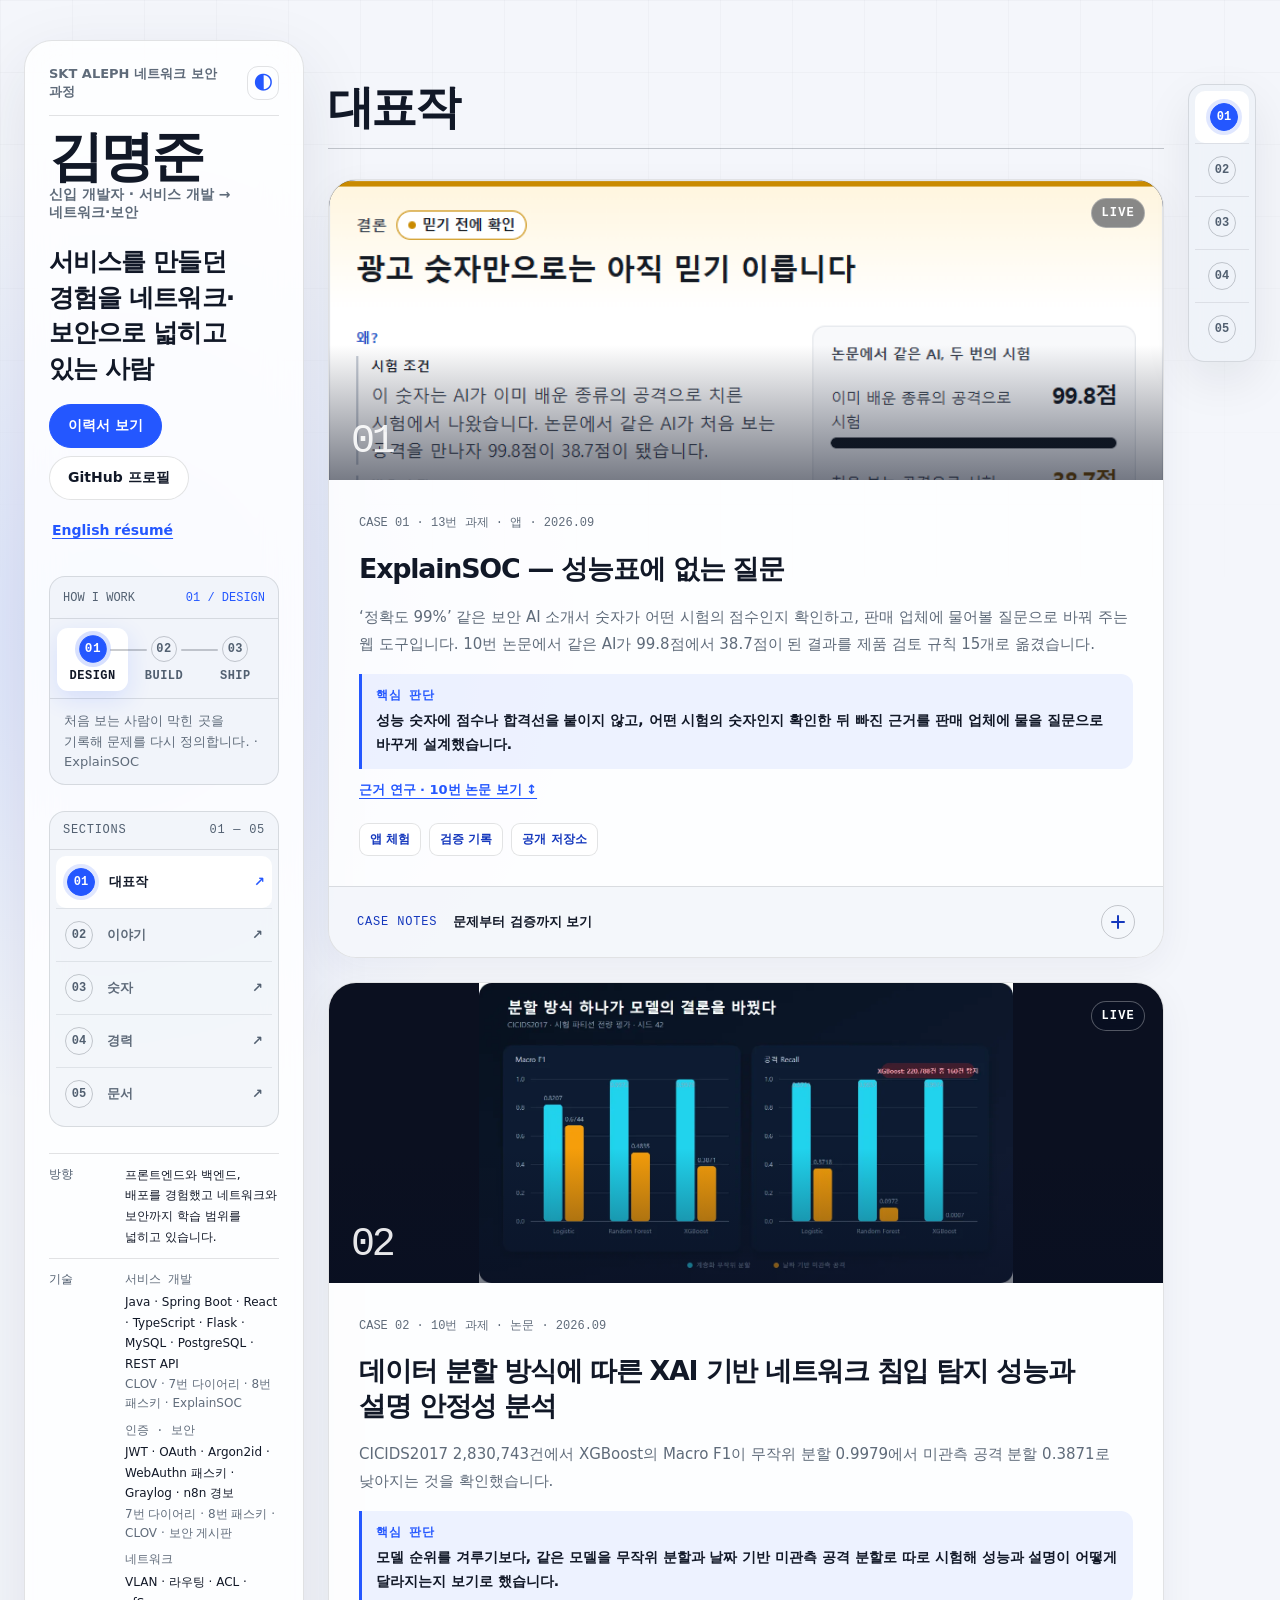
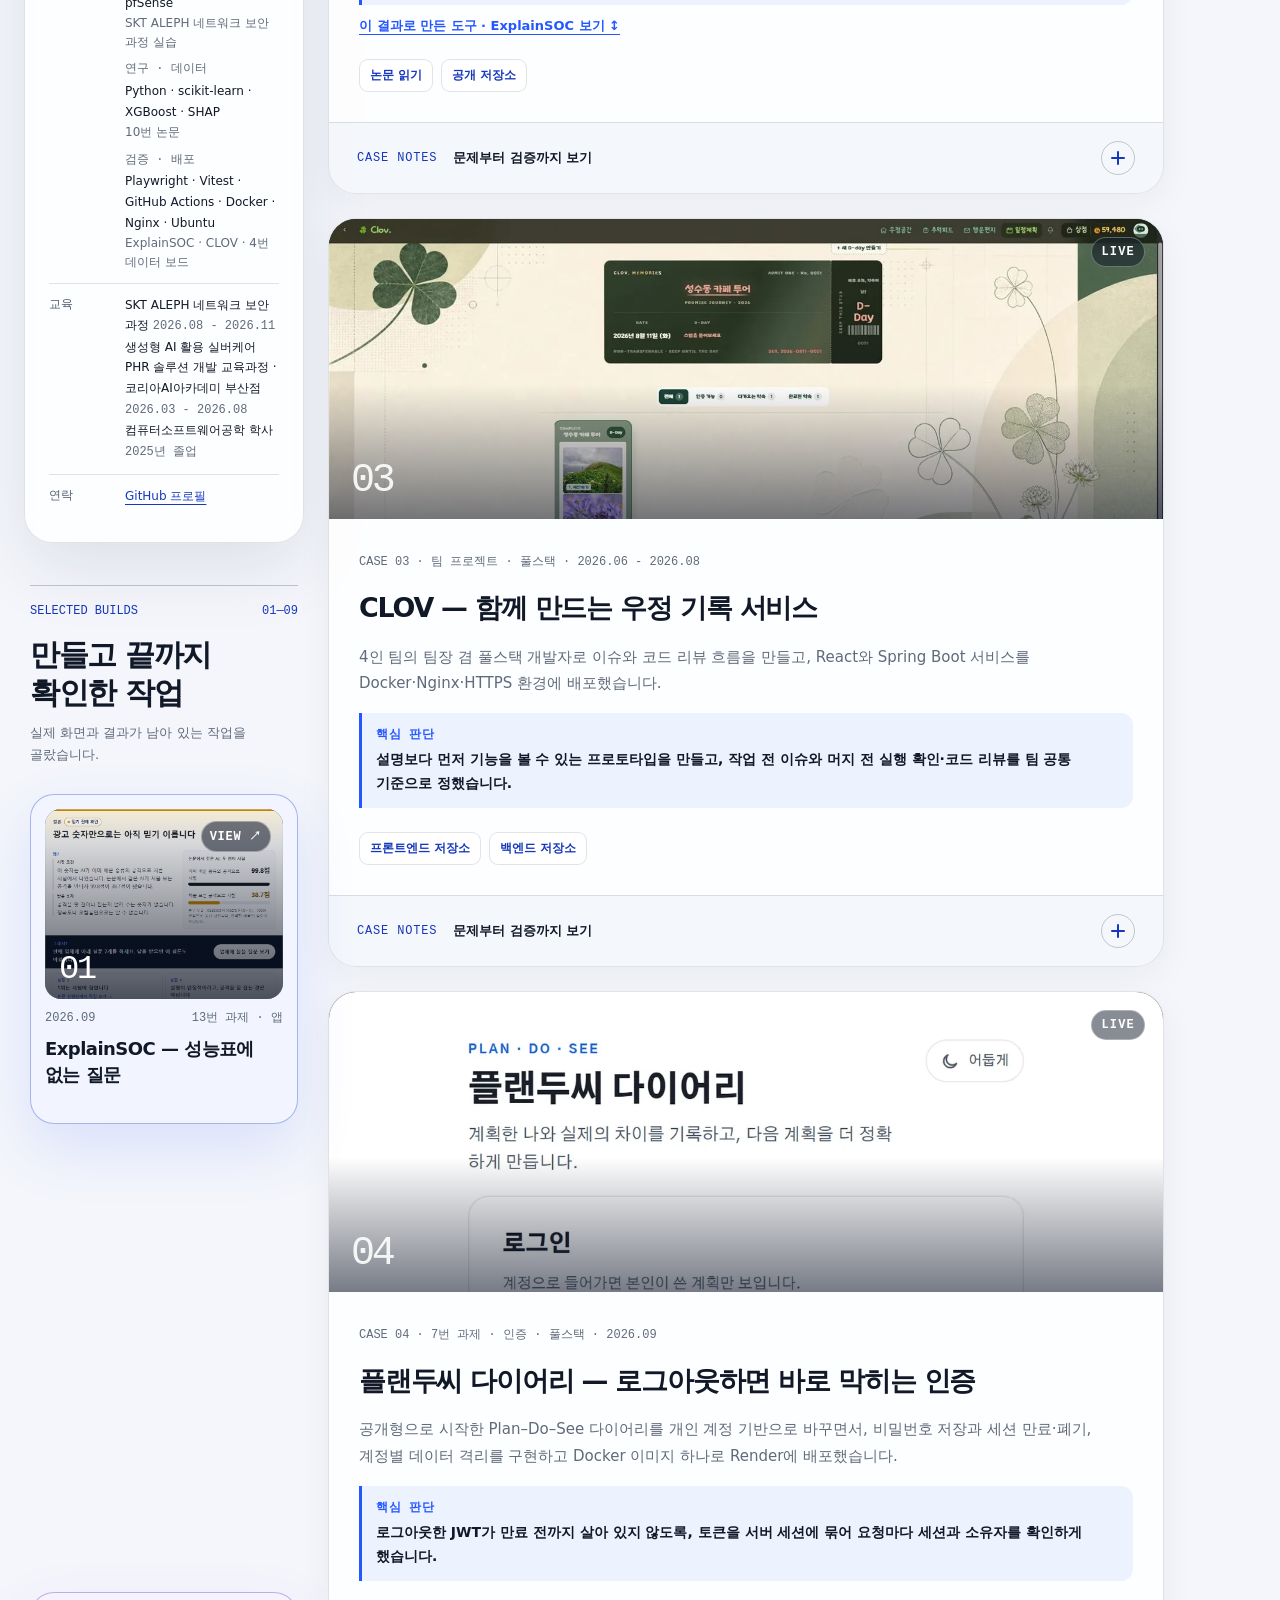
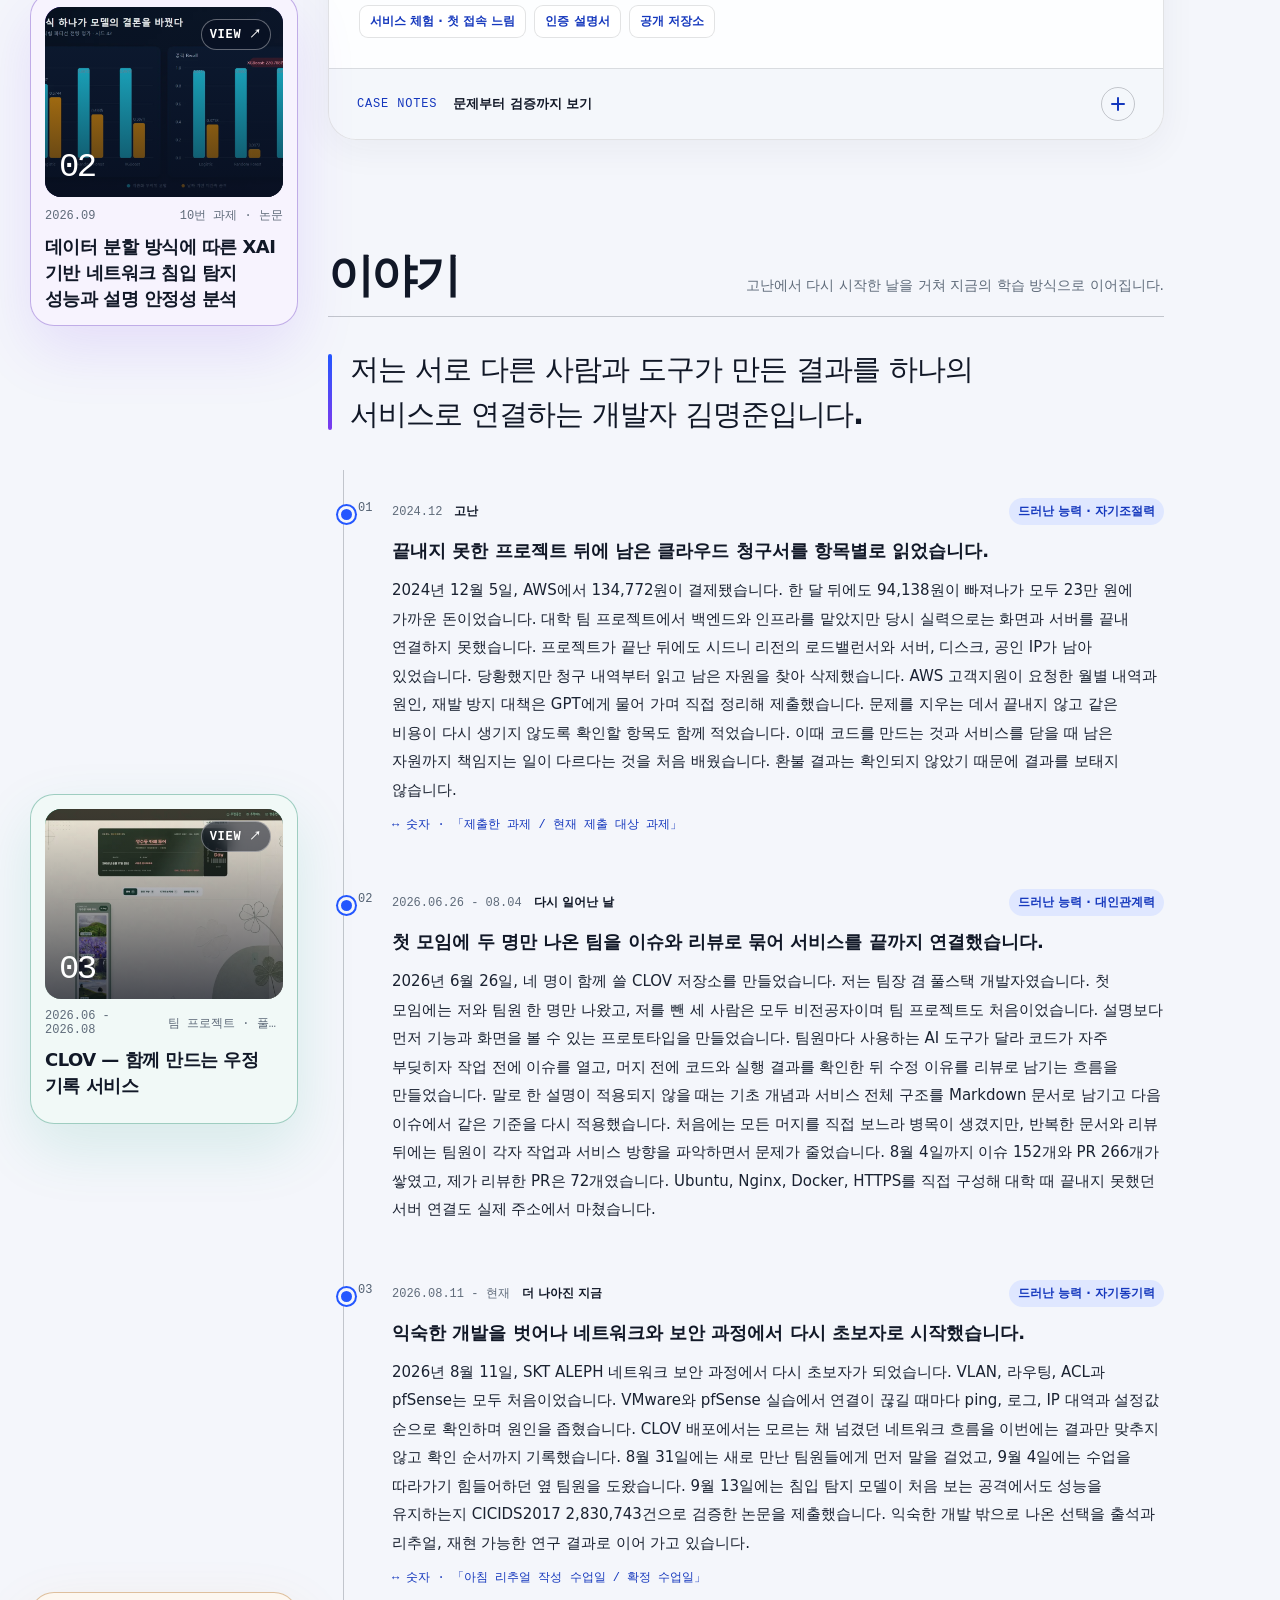
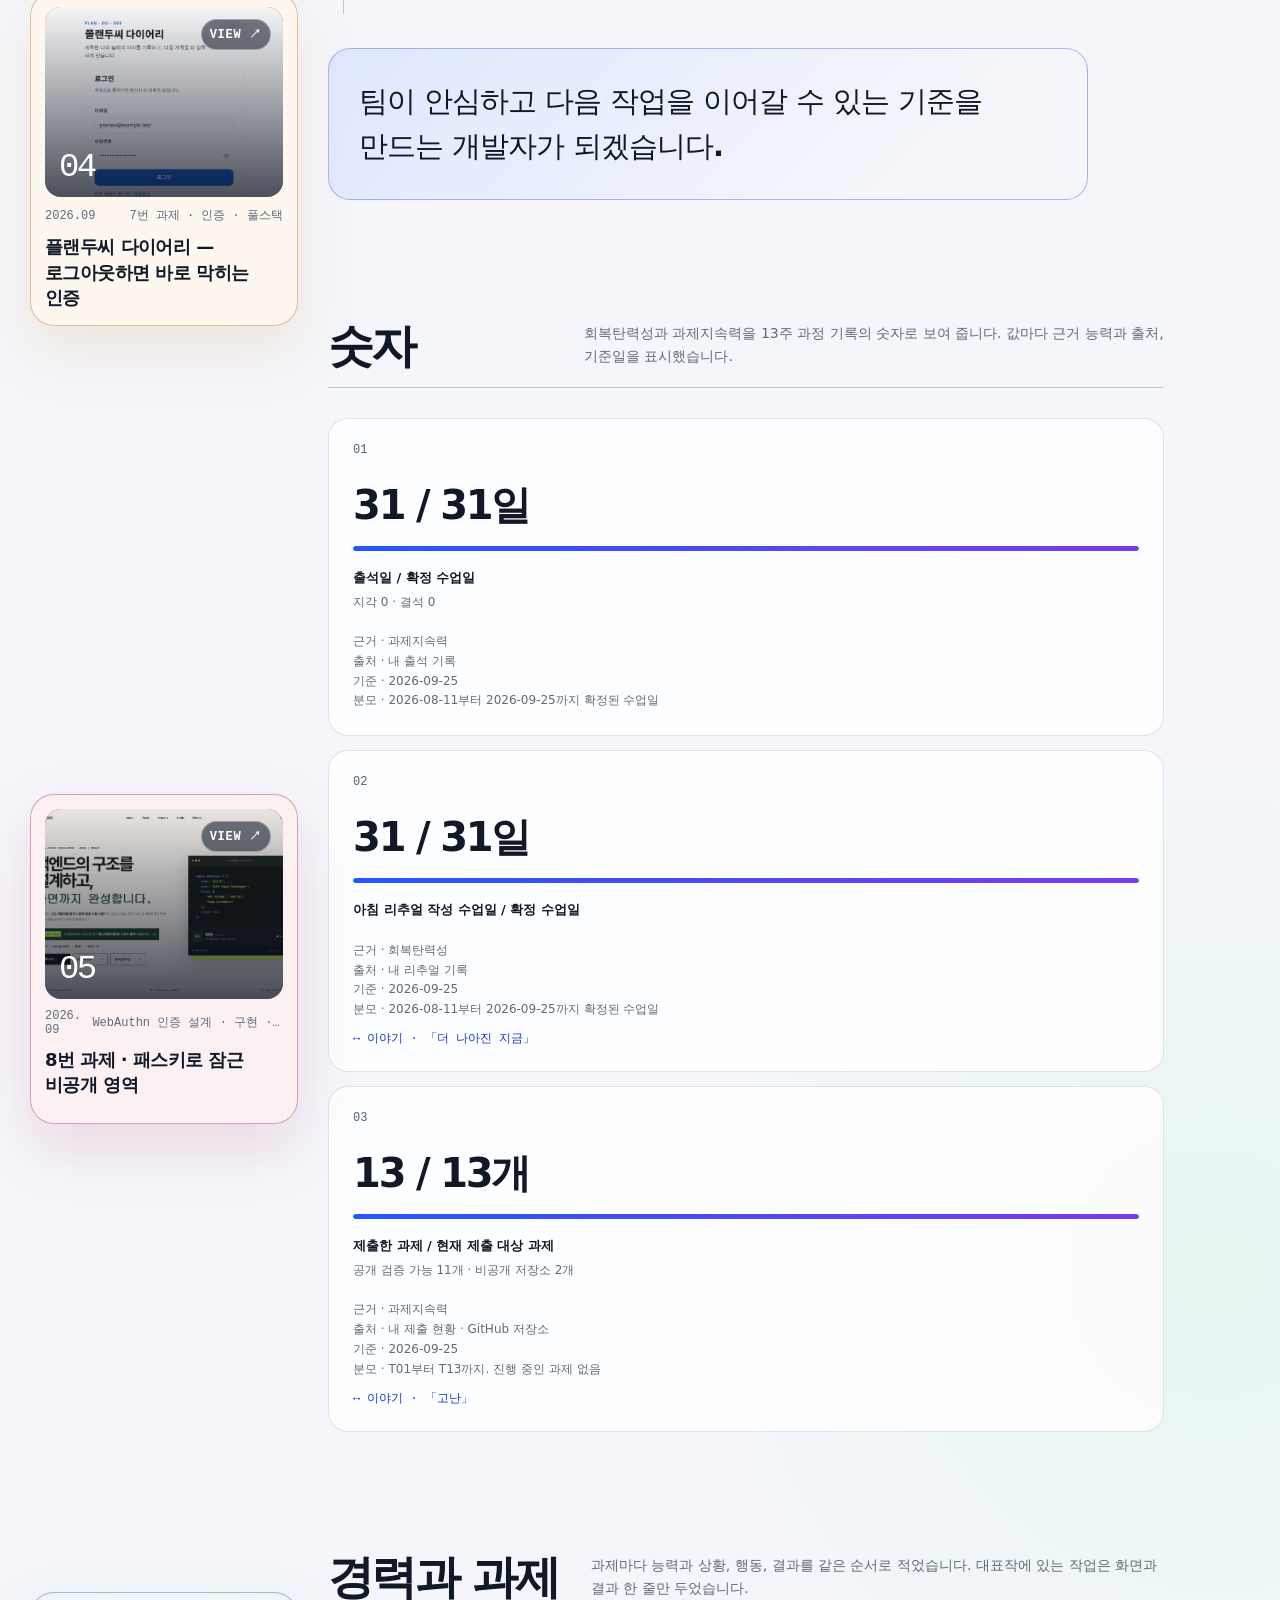
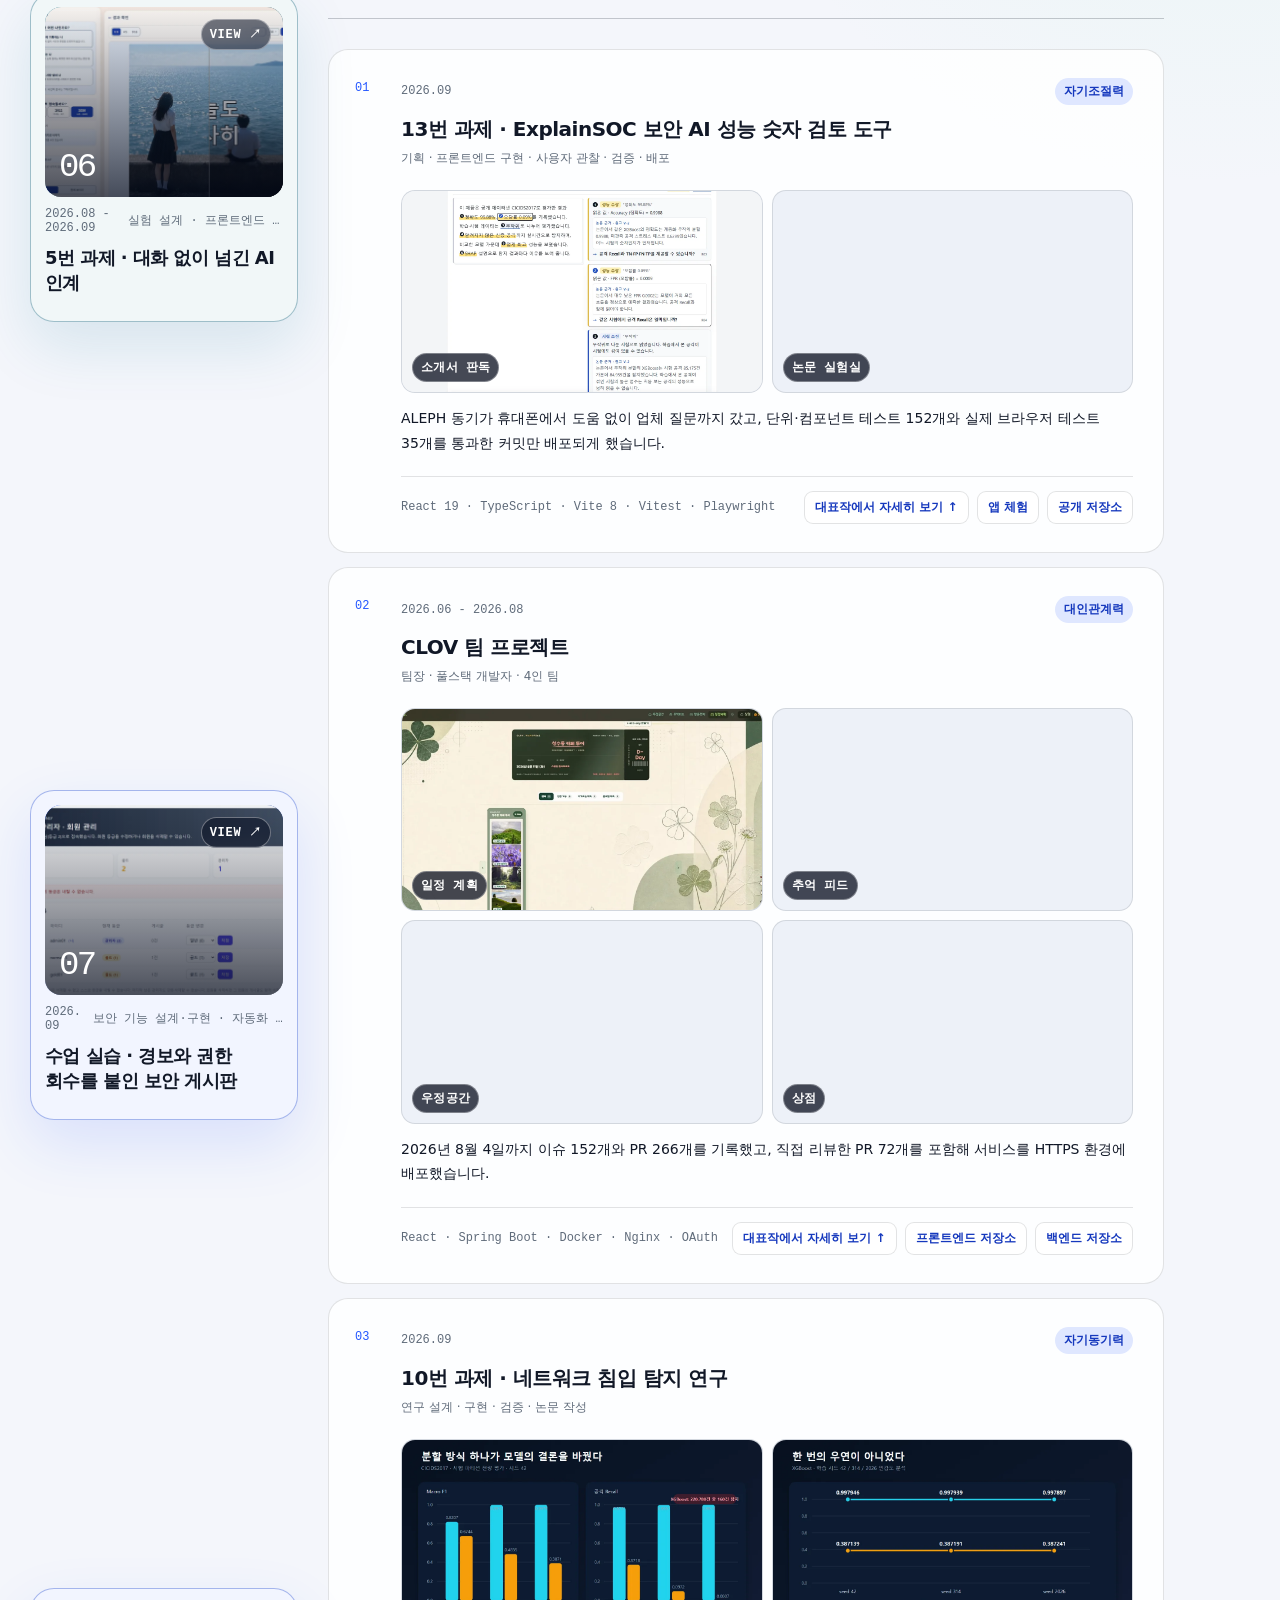
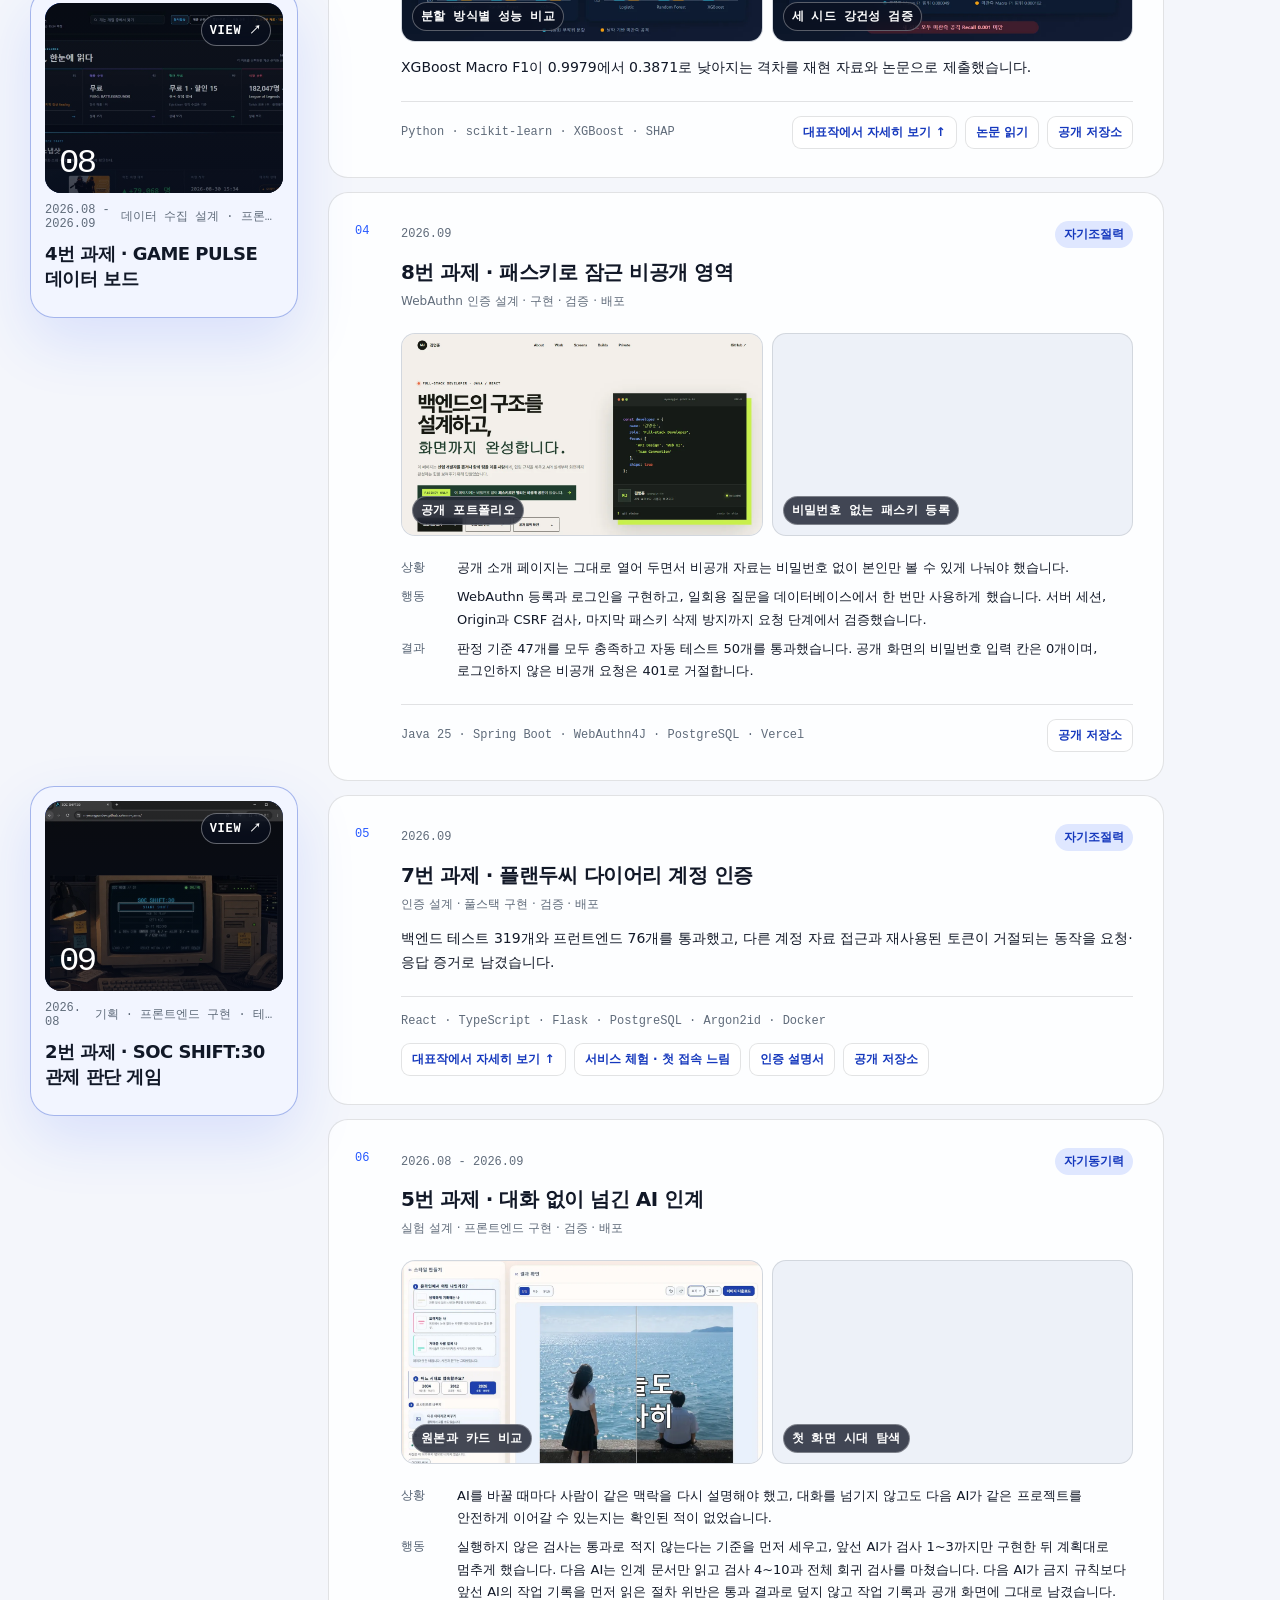
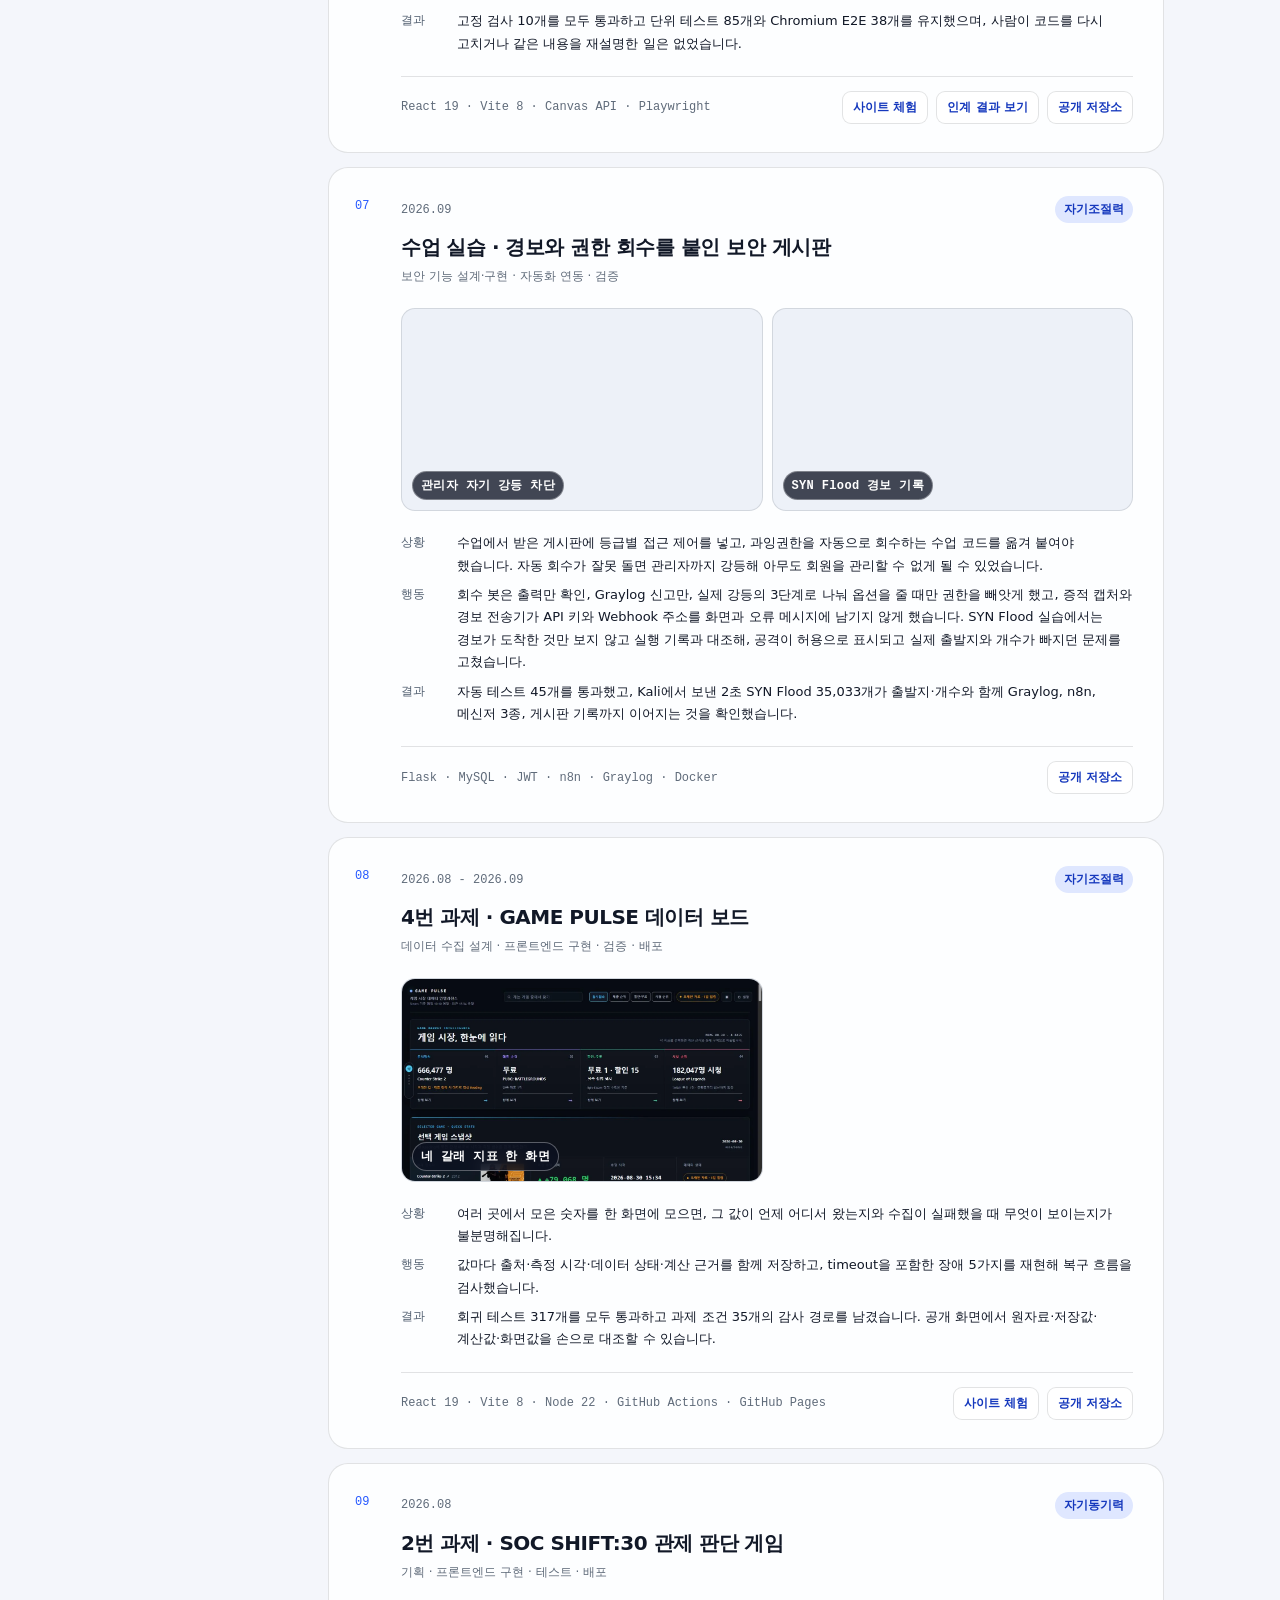
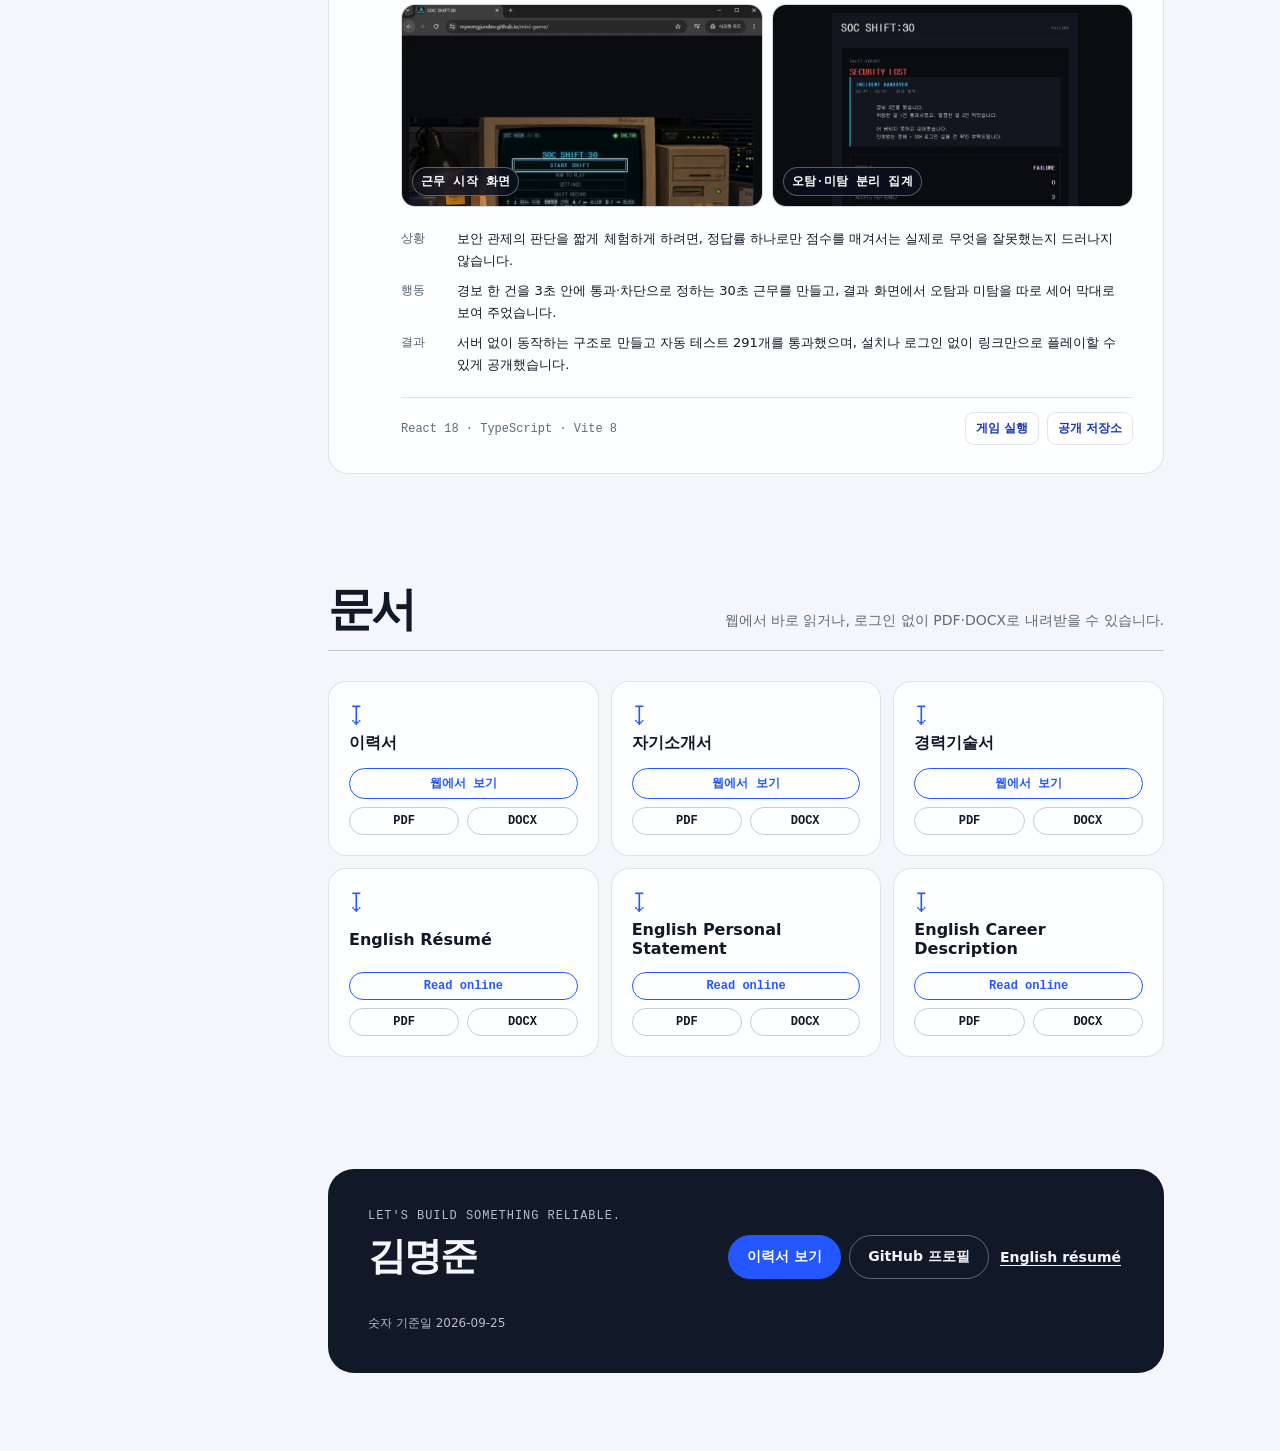
==== commit d46c91b2: "style: 프로필 머리의 아바타·상태 배지·경로 장식을 걷어 내고 절 제목이 접히지 않게 한다 Co-Authored-By: Claude Opus 5.5 <noreply@anthr" ====
--- a/docs/index.html
+++ b/docs/index.html
@@ -19,8 +19,8 @@
   <meta name="twitter:card" content="summary_large_image">
   <link rel="canonical" href="https://myeongjundev.github.io/about/">
   <link rel="icon" href="favicon.svg" type="image/svg+xml">
-  <link rel="stylesheet" href="styles.css?v=fd58ff78dc5c">
-  <script src="app.js?v=fd58ff78dc5c" defer></script>
+  <link rel="stylesheet" href="styles.css?v=06fea74f35f7">
+  <script src="app.js?v=06fea74f35f7" defer></script>
 </head>
 <body>
   <a class="skip-link" href="#main-content">본문으로 바로 가기</a>
@@ -31,15 +31,11 @@
     <aside class="side">
       <header class="intro">
         <div class="profile-topline">
-          <span class="avatar" aria-hidden="true">MJ</span>
-          <span class="profile-actions">
-            <span class="availability"><span aria-hidden="true"></span> Portfolio 2026</span>
-            <button class="theme-toggle" type="button" aria-pressed="false">
-              <span class="theme-icon" aria-hidden="true">◐</span><span class="theme-label">Dark mode</span>
-            </button>
-          </span>
-        </div>
-        <span class="mono muted site-id">myeongjundev / portfolio</span>
+          <span class="profile-context">SKT ALEPH 네트워크 보안 과정</span>
+          <button class="theme-toggle" type="button" aria-pressed="false">
+            <span class="theme-icon" aria-hidden="true">◐</span><span class="theme-label">Dark mode</span>
+          </button>
+        </div>
         <h1>김명준</h1>
         <p class="role">신입 개발자 · 서비스 개발 → 네트워크·보안</p>
         <p class="tagline">서비스를 만들던 경험을 네트워크·보안으로 넓히고 있는 사람</p>
--- a/docs/styles.css
+++ b/docs/styles.css
@@ -396,55 +396,15 @@
   display: flex;
   align-items: center;
   justify-content: space-between;
-  margin-bottom: 24px;
-}
-
-.profile-actions { display: flex; align-items: center; gap: 8px; }
-
-.avatar {
-  display: grid;
-  width: 52px;
-  height: 52px;
-  place-items: center;
-  border: 1px solid color-mix(in srgb, var(--accent) 32%, transparent);
-  border-radius: 17px;
-  /* 테마를 타지 않는 고정 색이어야 흰 글자가 두 테마에서 모두 읽힌다. */
-  background: linear-gradient(145deg, #2457ff, #6c40e8);
-  box-shadow: 0 12px 26px color-mix(in srgb, var(--accent) 22%, transparent);
-  color: #fff;
-  font-family: var(--mono);
-  font-size: 15px;
-  font-weight: 600;
-  letter-spacing: -0.03em;
-}
-
-.availability {
-  display: inline-flex;
-  align-items: center;
-  white-space: nowrap;
-  gap: 7px;
-  padding: 7px 10px;
-  border: 1px solid color-mix(in srgb, var(--signal-ink) 20%, transparent);
-  border-radius: 999px;
-  background: color-mix(in srgb, var(--signal) 55%, var(--surface-solid));
-  color: var(--signal-ink);
-  font-family: var(--mono);
-  font-size: 12px;
-  font-weight: 600;
-  letter-spacing: 0.05em;
-  text-transform: uppercase;
-}
-
-.availability > span {
-  width: 7px;
-  height: 7px;
-  border-radius: 50%;
-  background: #16a36a;
-  box-shadow: 0 0 0 4px color-mix(in srgb, #16a36a 16%, transparent);
-}
+  gap: 12px;
+  padding-bottom: 14px;
+  border-bottom: 1px solid var(--line);
+}
+
+/* 이름 위 한 줄: 장식 대신 지금 하고 있는 일을 적는다. */
+.profile-context { color: var(--muted); font-size: 13px; font-weight: 600; line-height: 1.4; }
 
 .intro { display: flex; flex-direction: column; }
-.site-id { letter-spacing: 0.02em; }
 
 .intro h1 {
   margin: 14px 0 2px;
@@ -796,7 +756,7 @@
 
 .section-head {
   display: grid;
-  grid-template-columns: minmax(0, 1fr) auto;
+  grid-template-columns: auto minmax(0, 1fr);
   gap: 12px 32px;
   align-items: end;
   margin-bottom: 30px;
@@ -804,12 +764,8 @@
   border-bottom: 1px solid var(--line-strong);
 }
 
-.section-head::after {
-  content: 'PORTFOLIO / 2026';
-  color: var(--faint);
-  font: 500 12px var(--mono);
-  letter-spacing: 0.08em;
-}
+.section-head h2 { white-space: nowrap; }
+.section-head p { justify-self: end; }
 
 .section-head h2 {
   margin: 0;
@@ -1440,7 +1396,7 @@
 
   .content { order: 3; padding: 0; gap: 84px; }
   .section-head { grid-template-columns: 1fr; }
-  .section-head::after { display: none; }
+  .section-head p { justify-self: start; }
   .section-head h2 { font-size: 36px; }
   .lead { font-size: 21px; }
 
@@ -1500,9 +1456,6 @@
 @media (max-width: 390px) {
   .layout { padding-inline: 12px; }
   .side { padding: 20px; }
-  .profile-topline { align-items: flex-start; }
-  .availability { font-size: 12px; }
-  .profile-actions { gap: 5px; }
   .intro h1 { font-size: 38px; }
   .facts > div { grid-template-columns: 56px minmax(0, 1fr); }
   .metric { padding: 15px; }
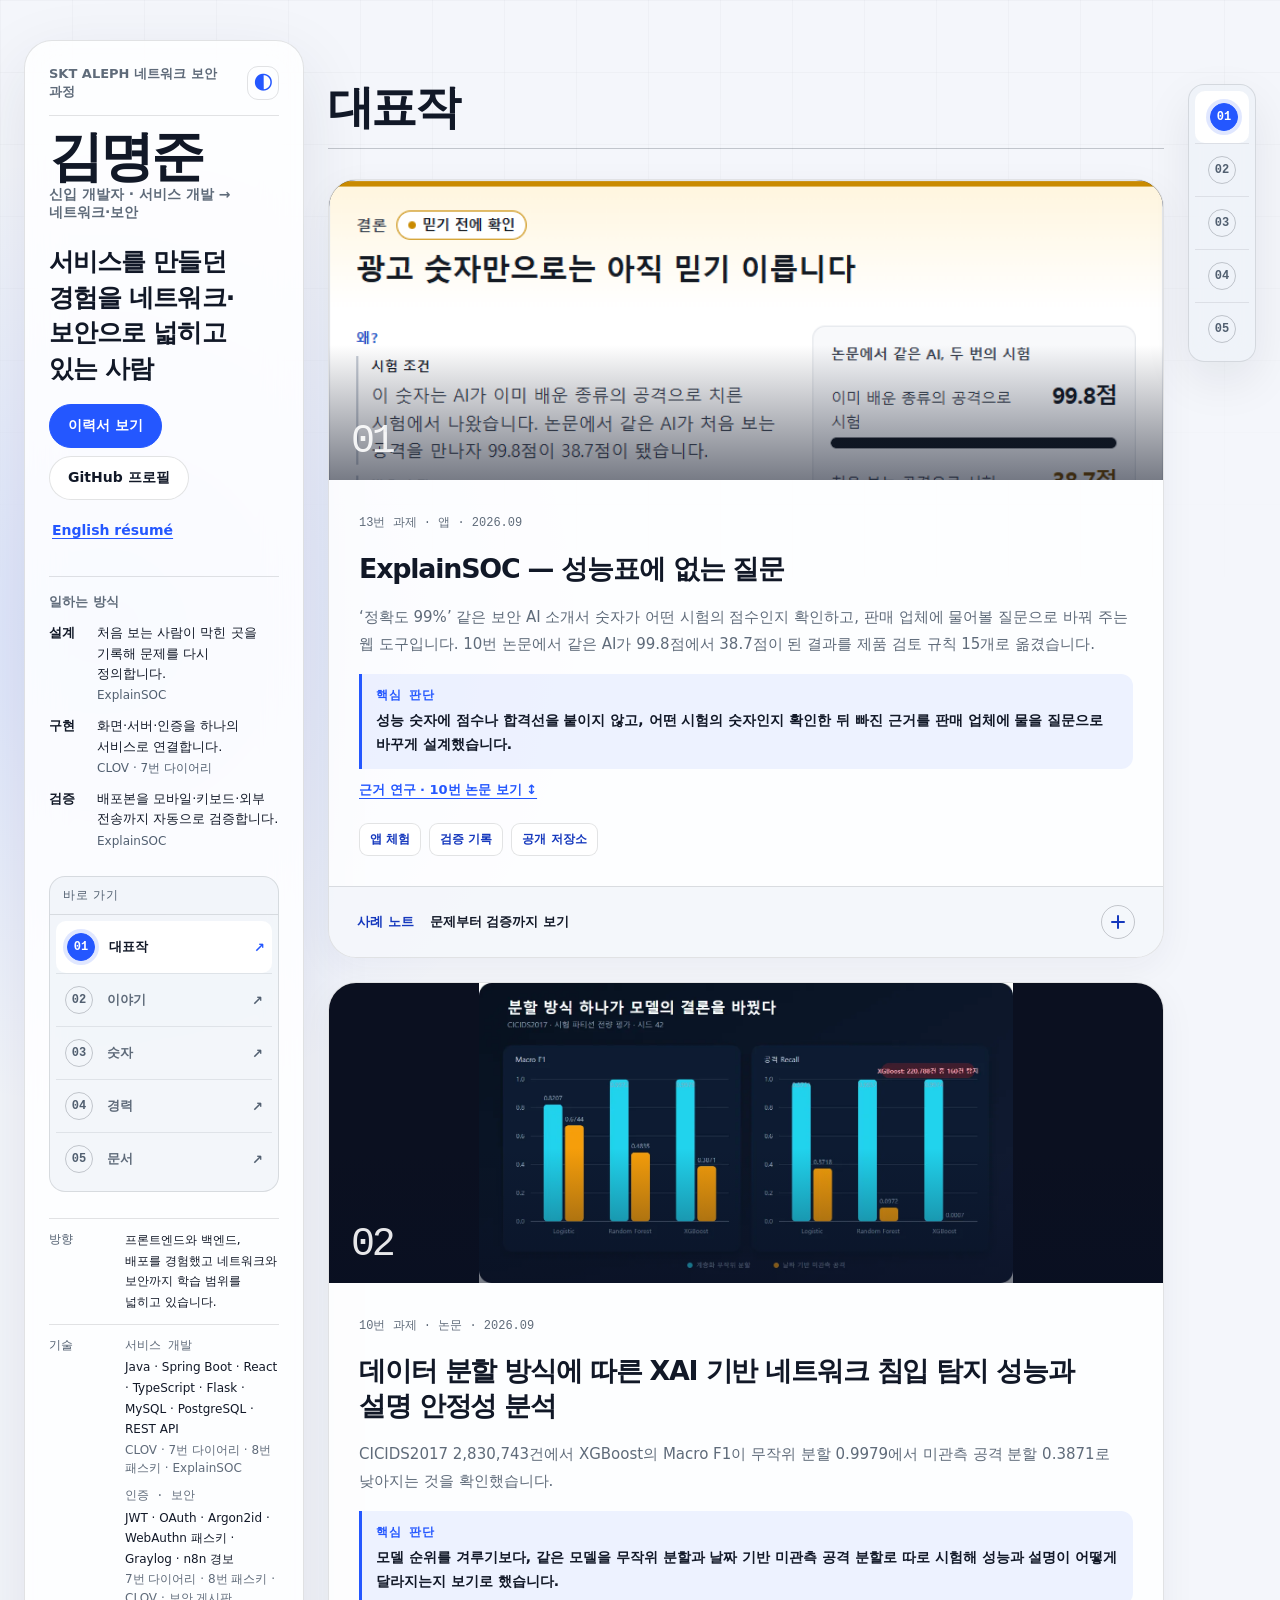
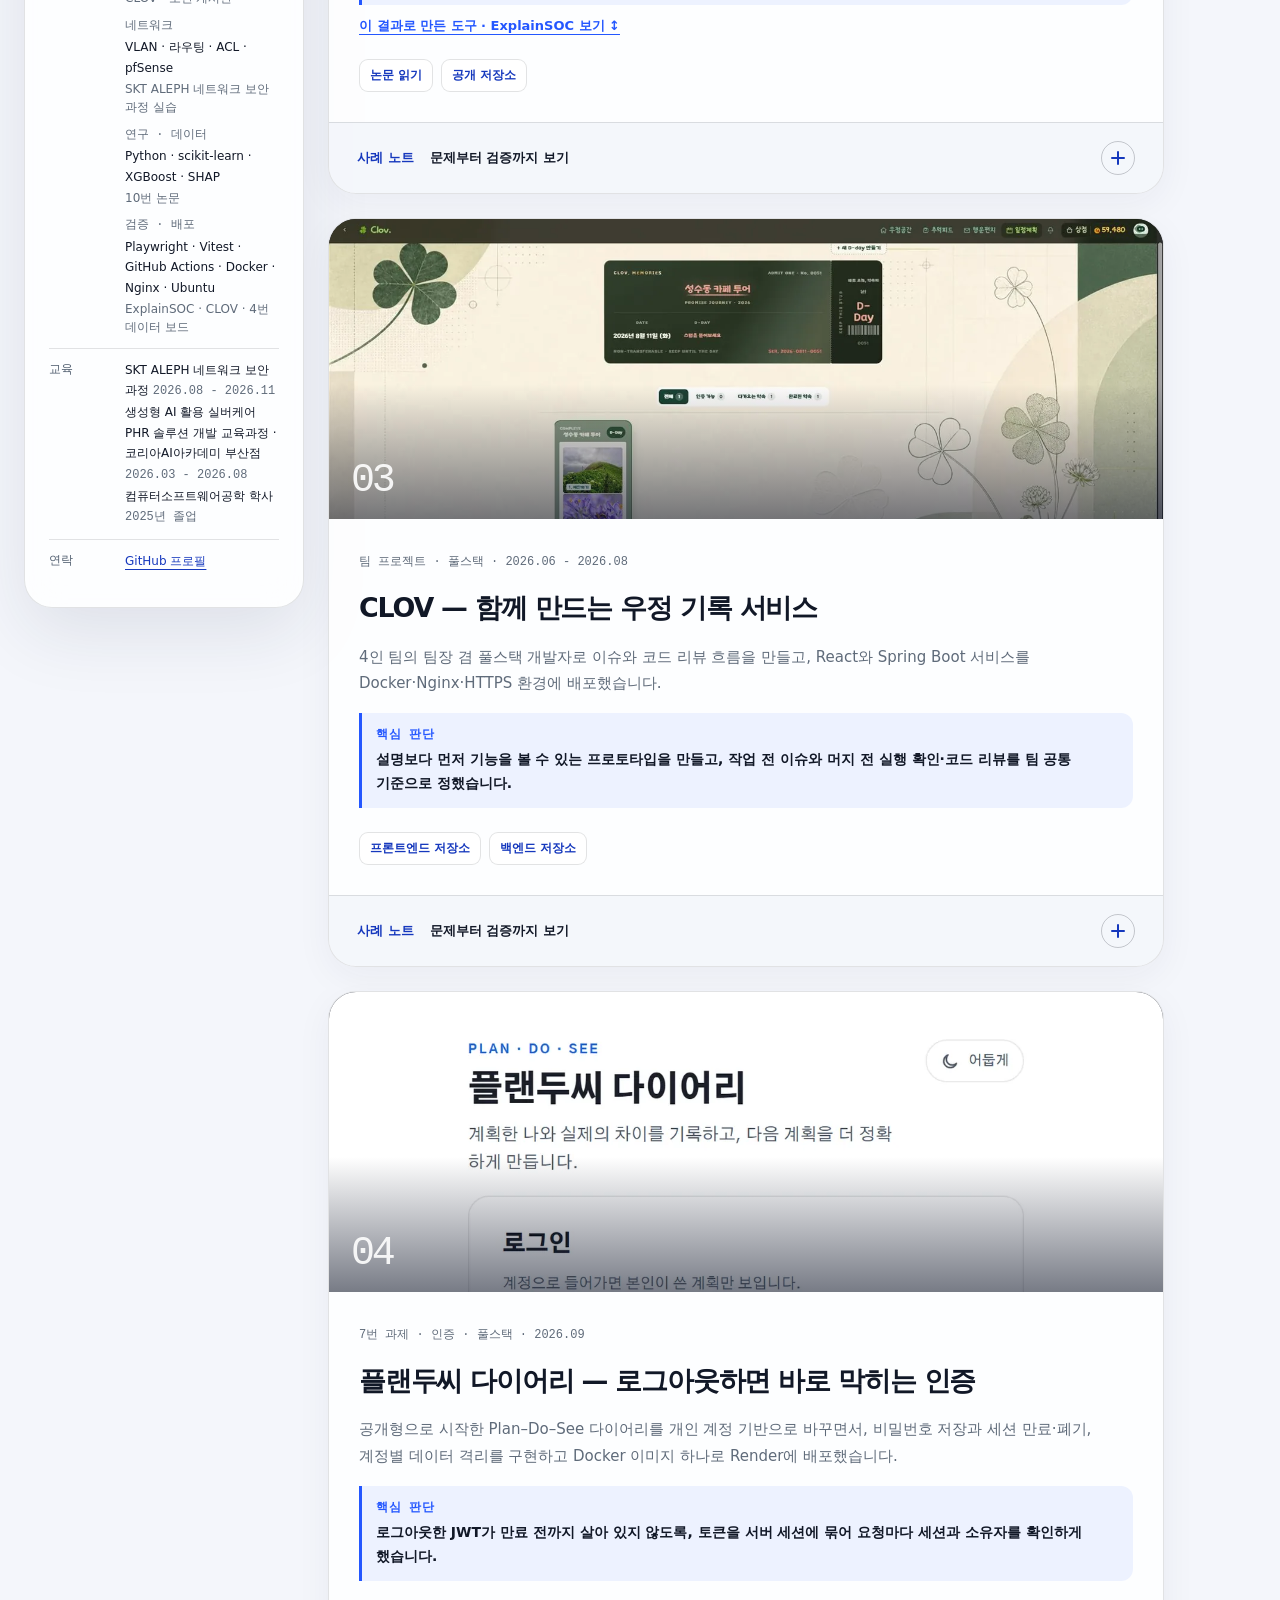
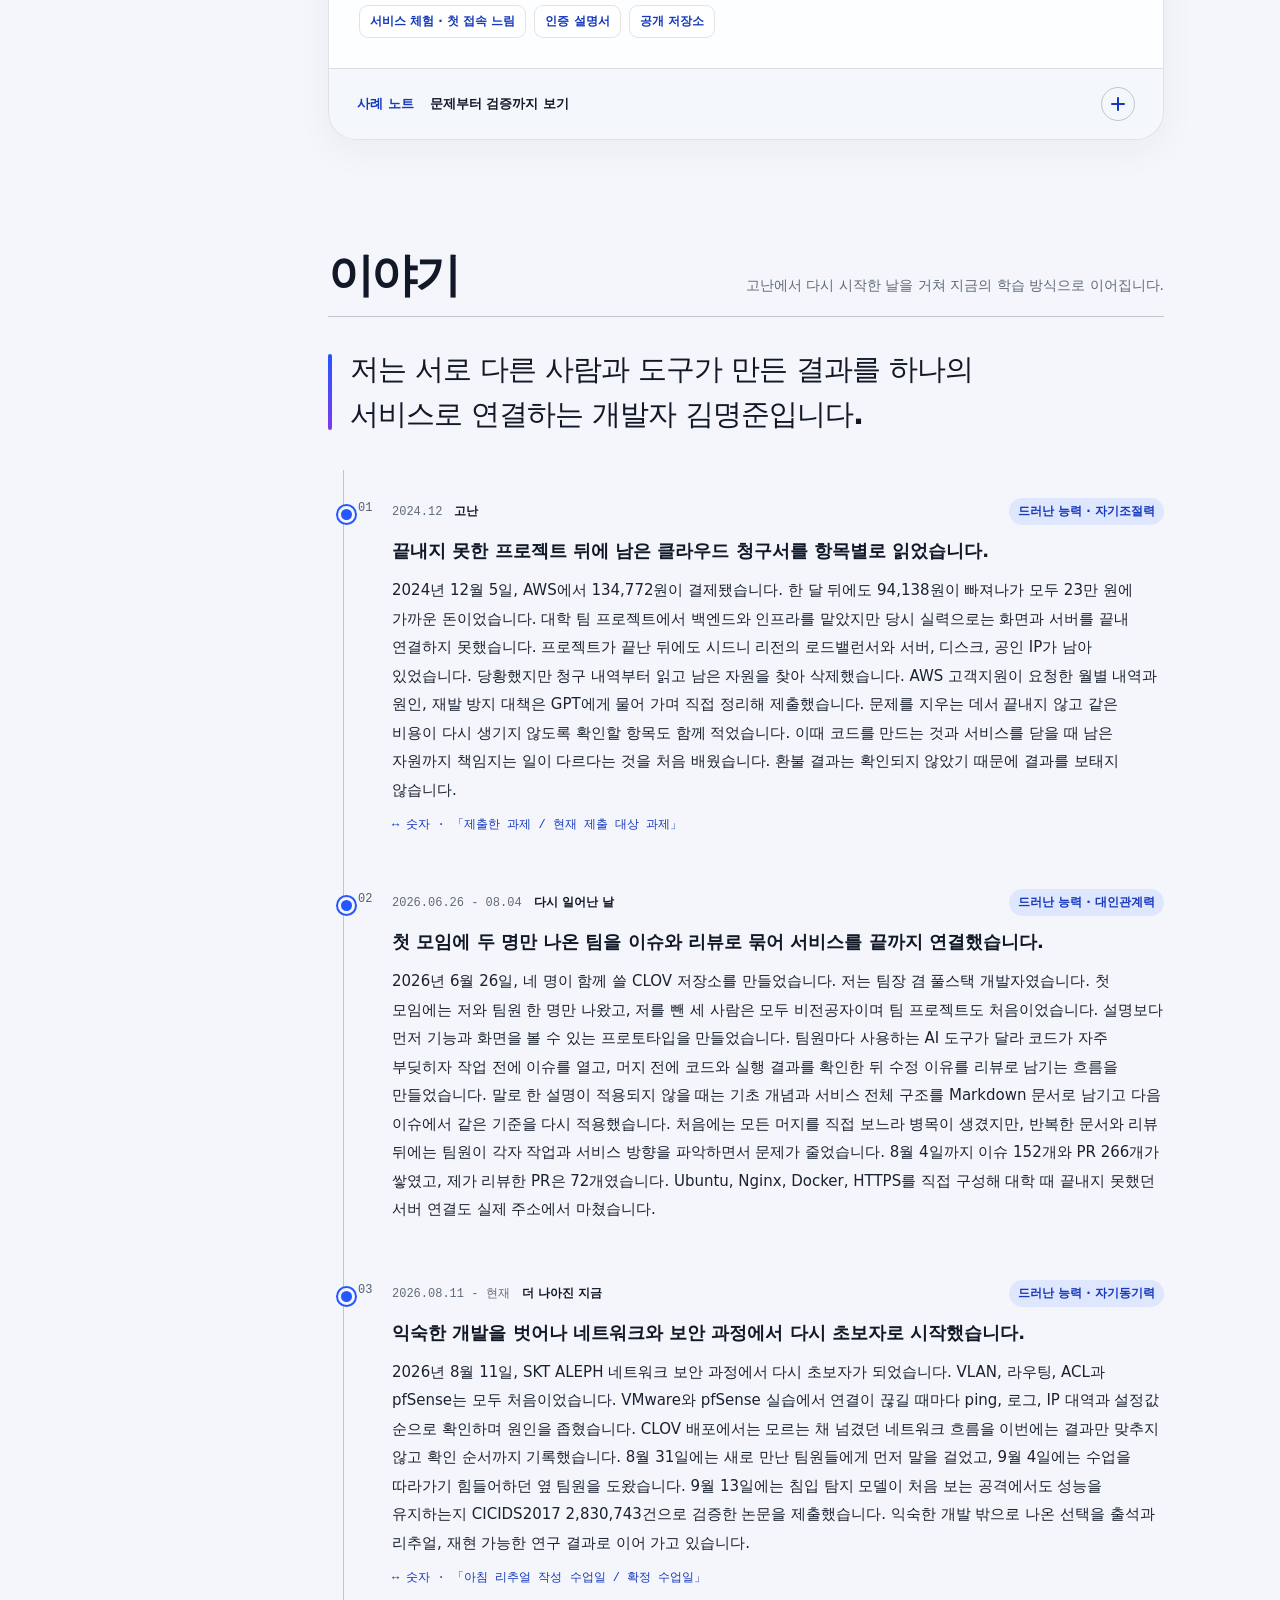
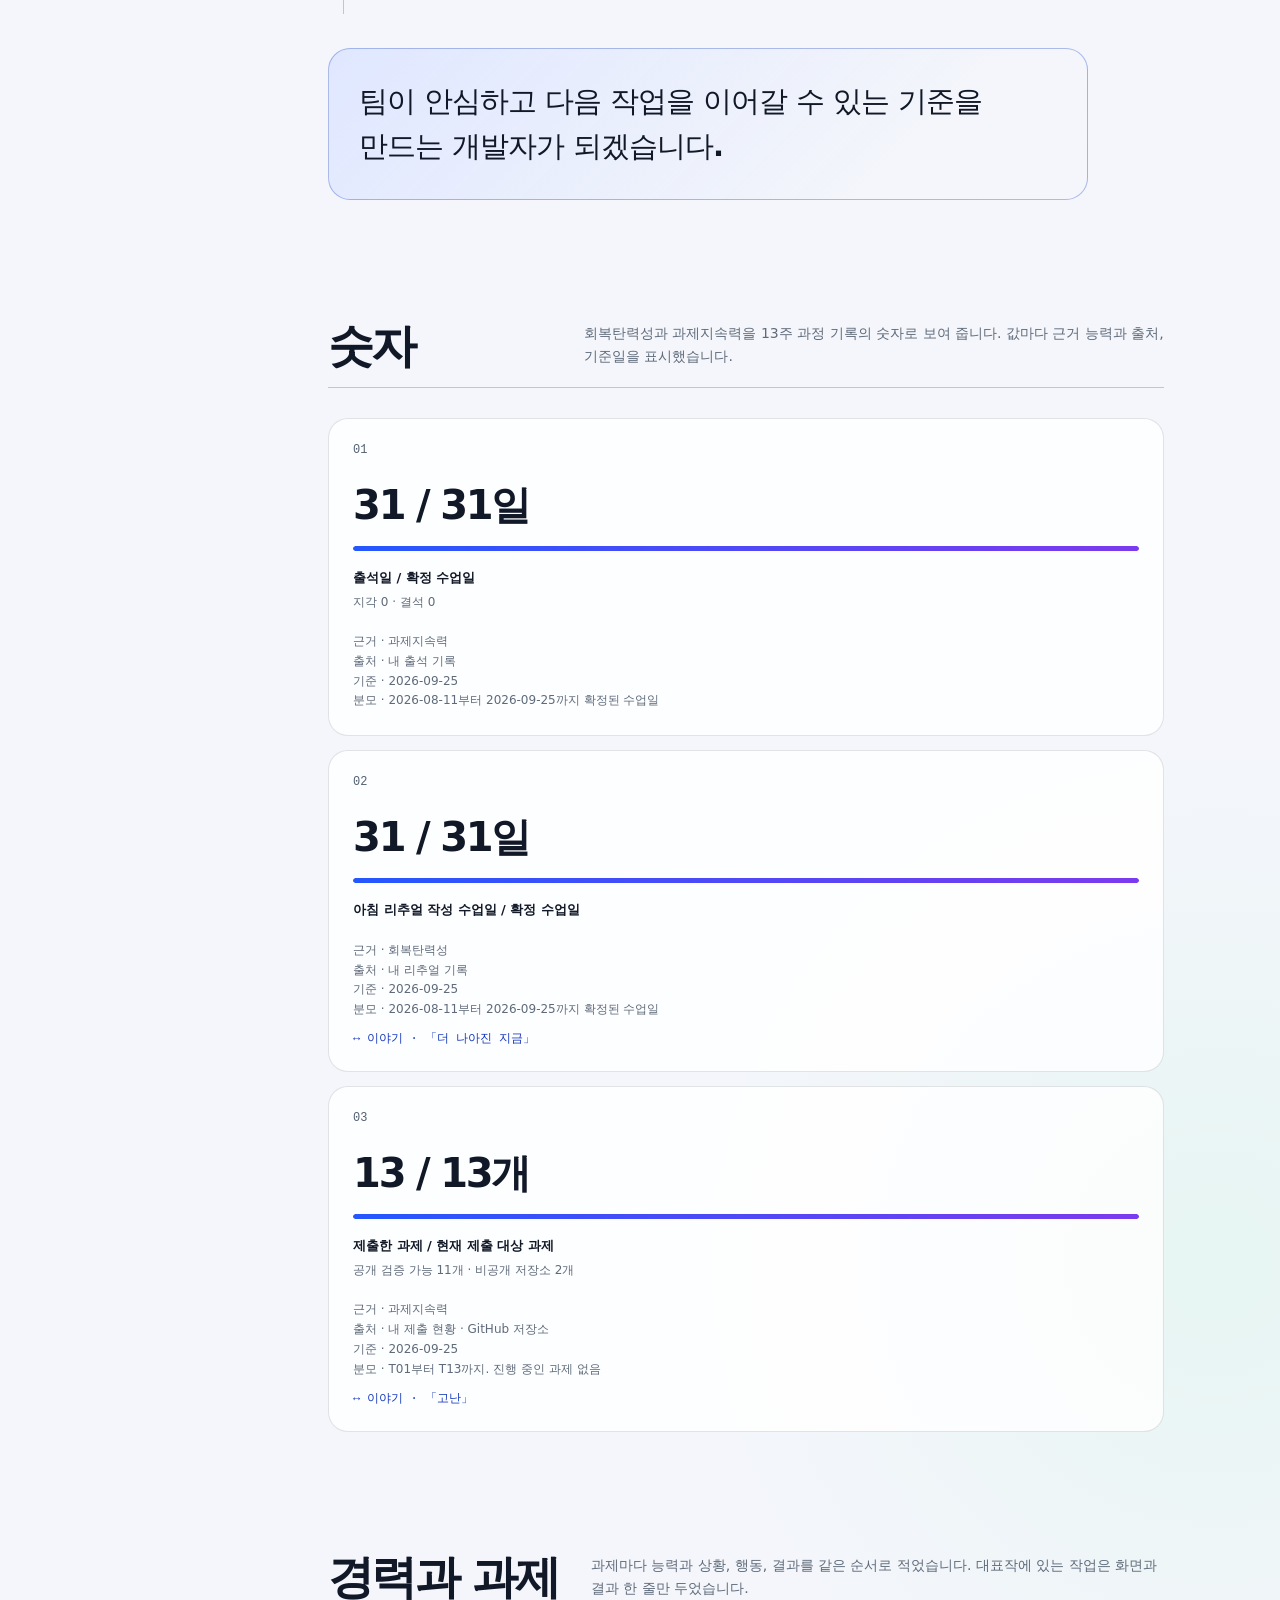
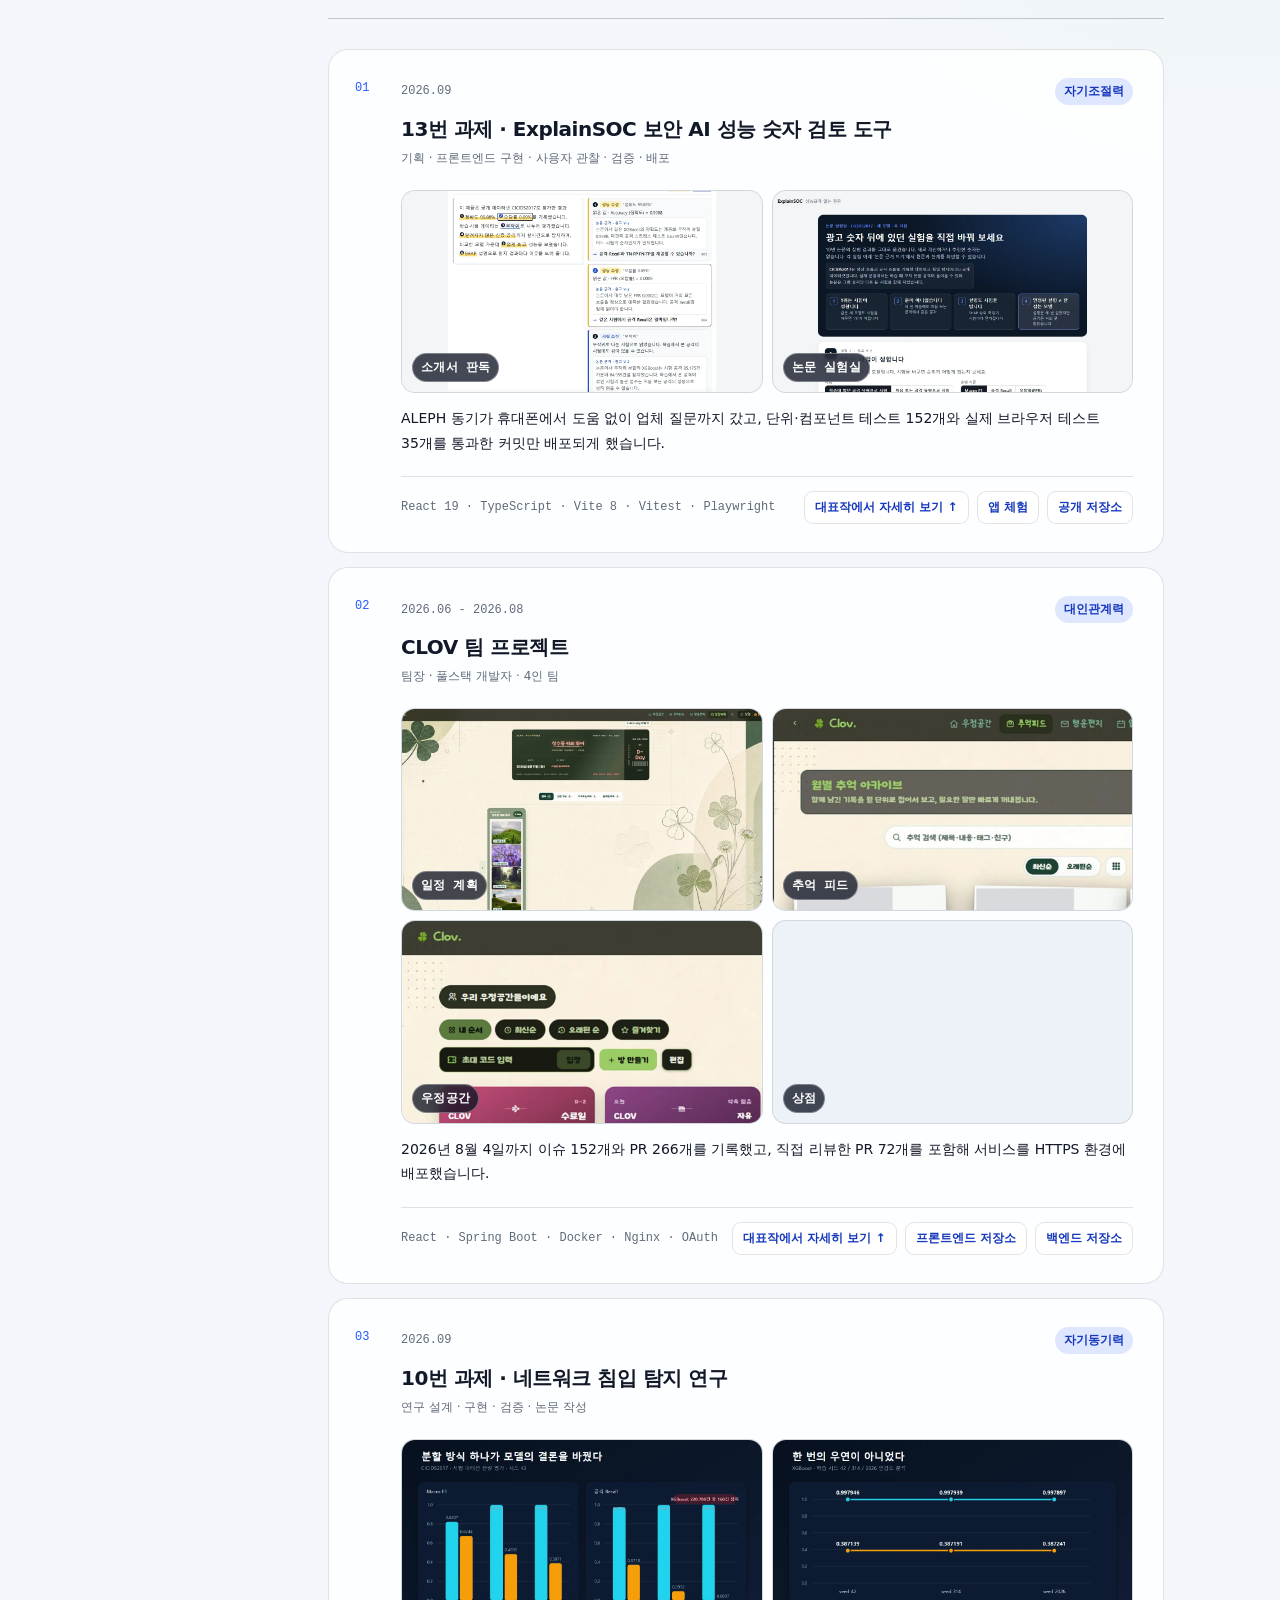
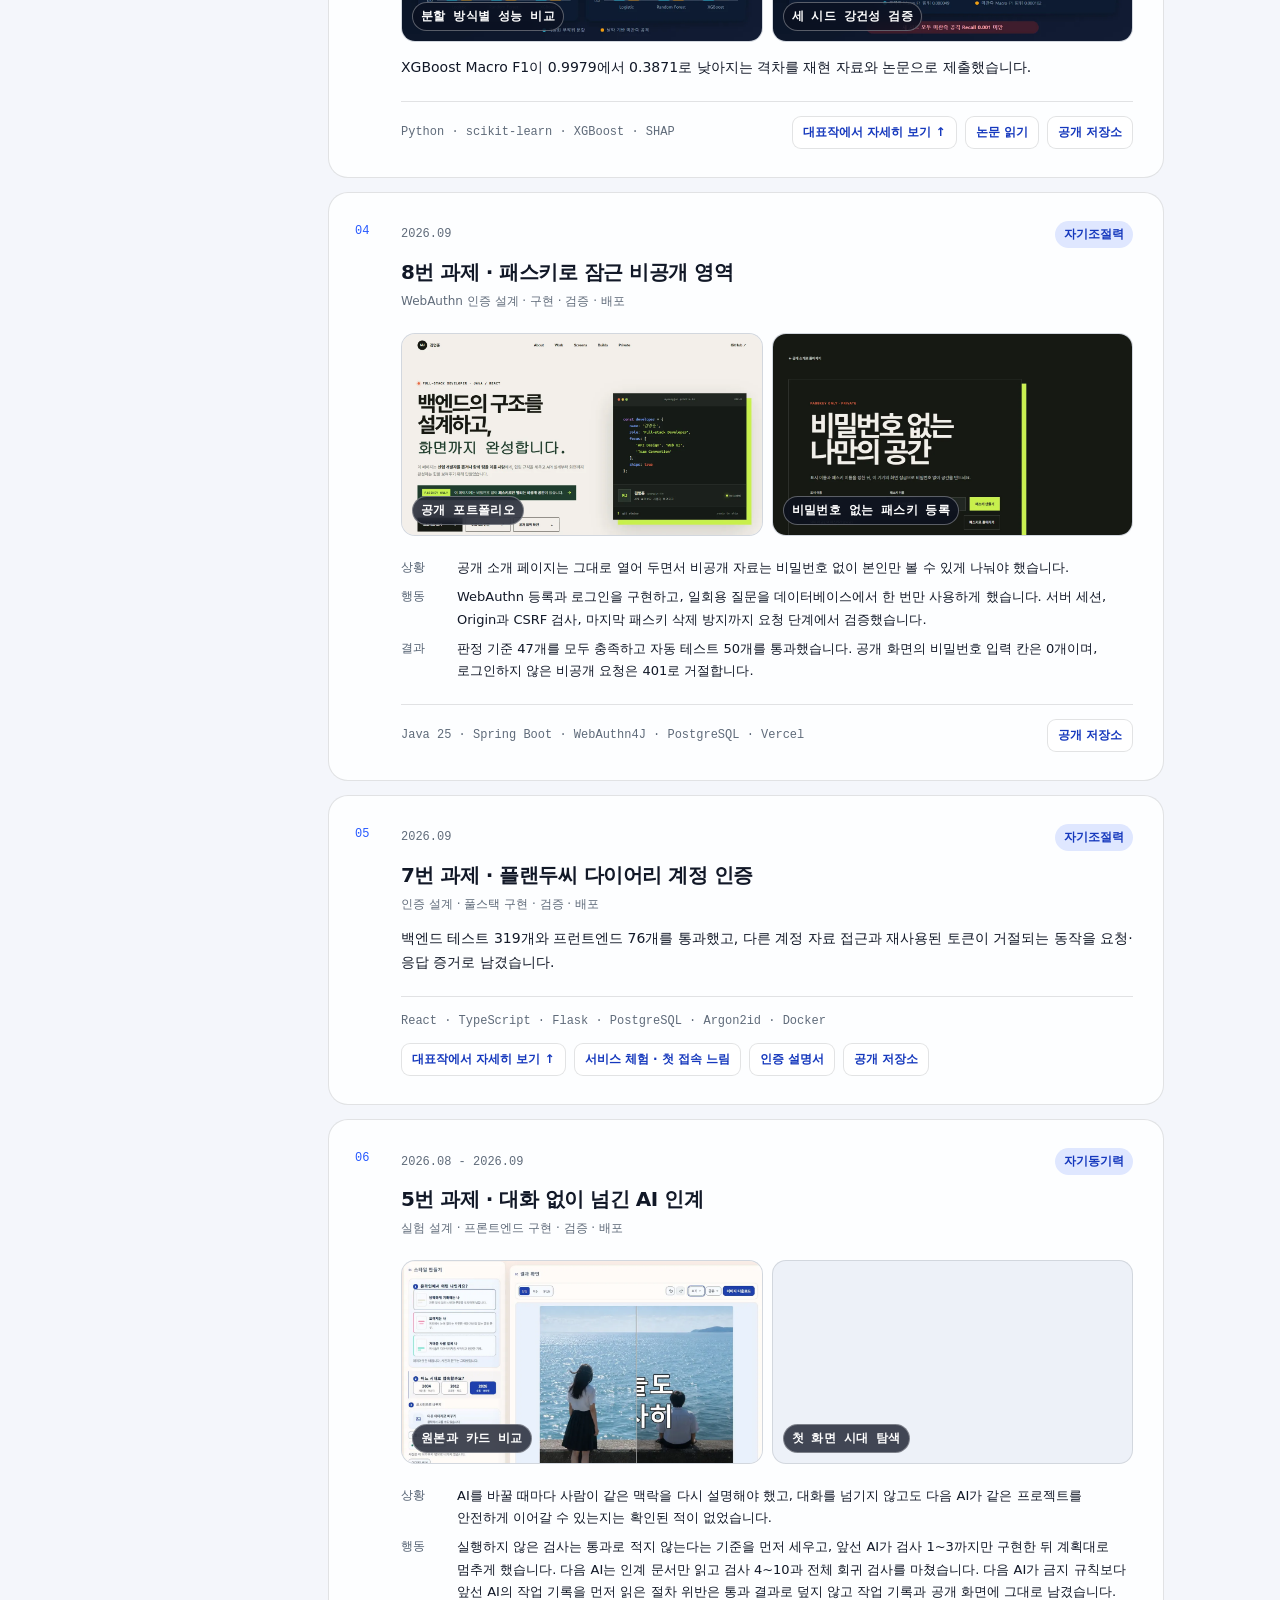
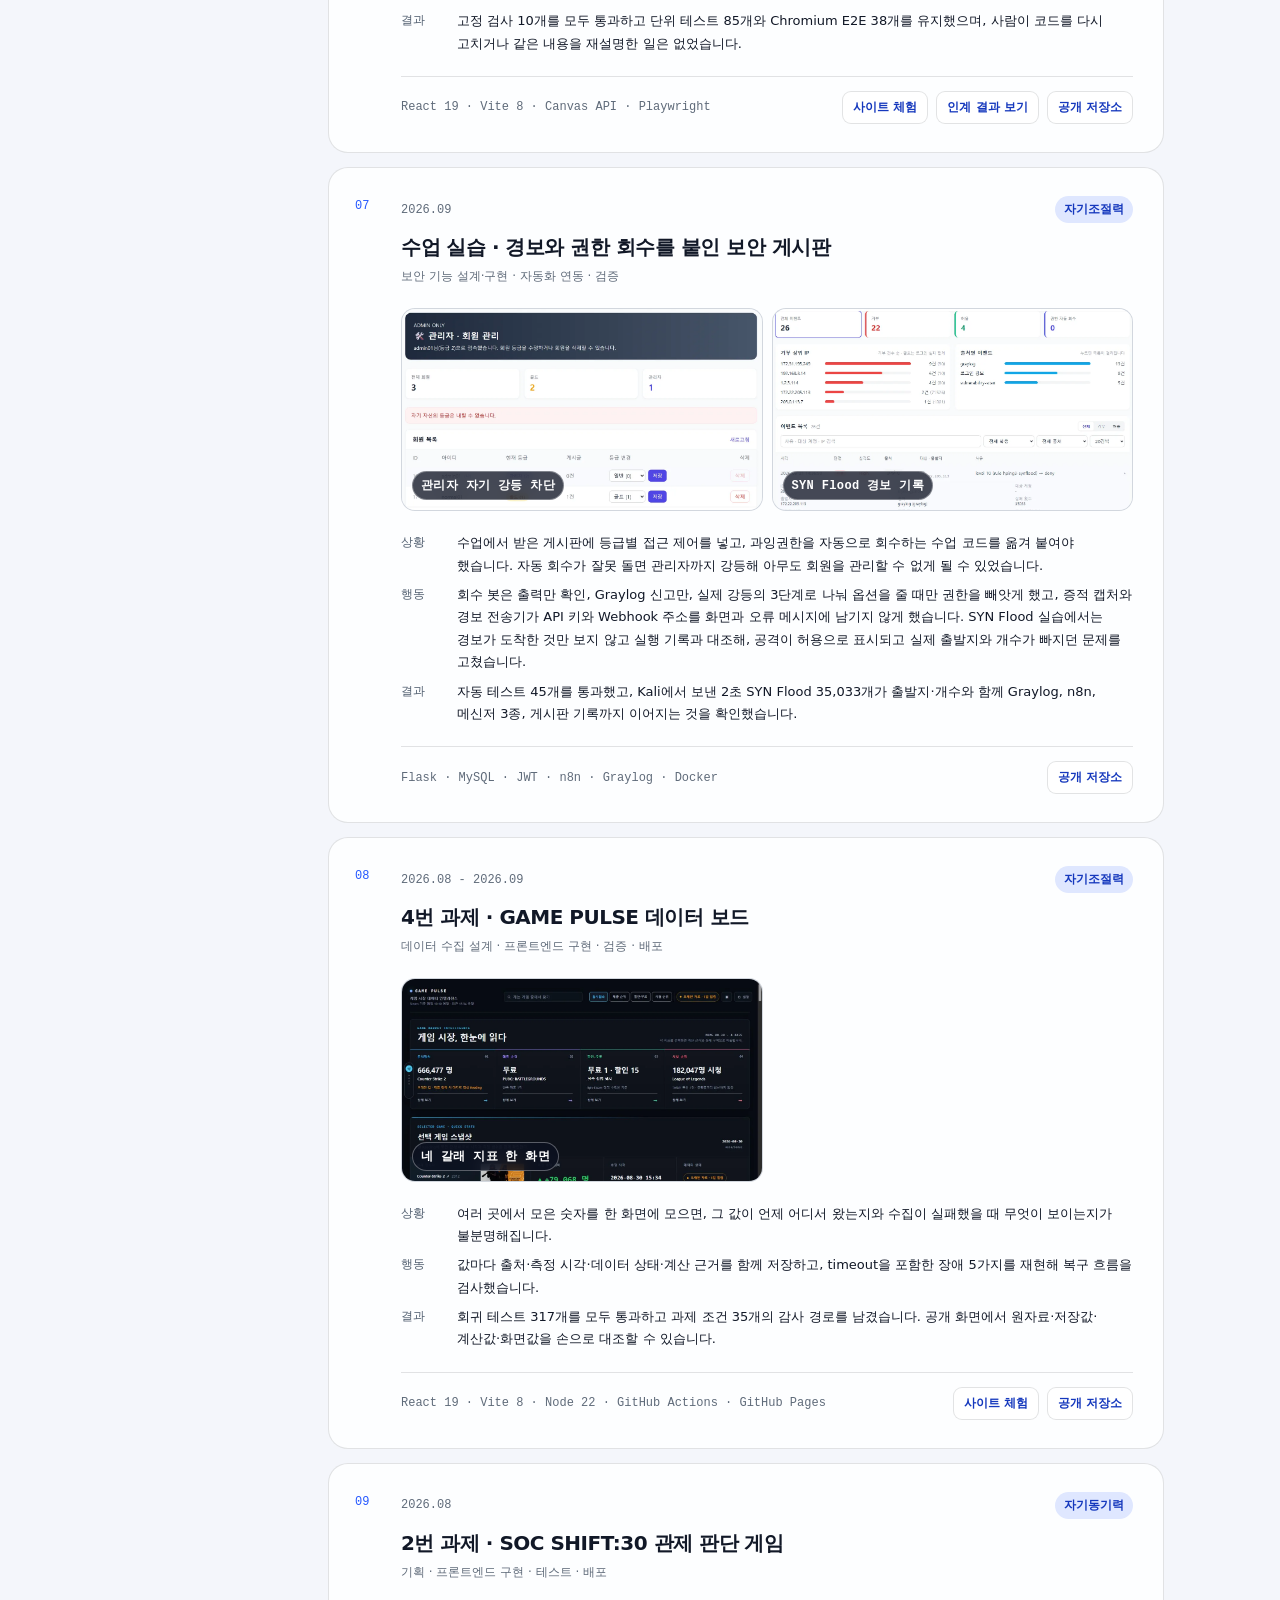
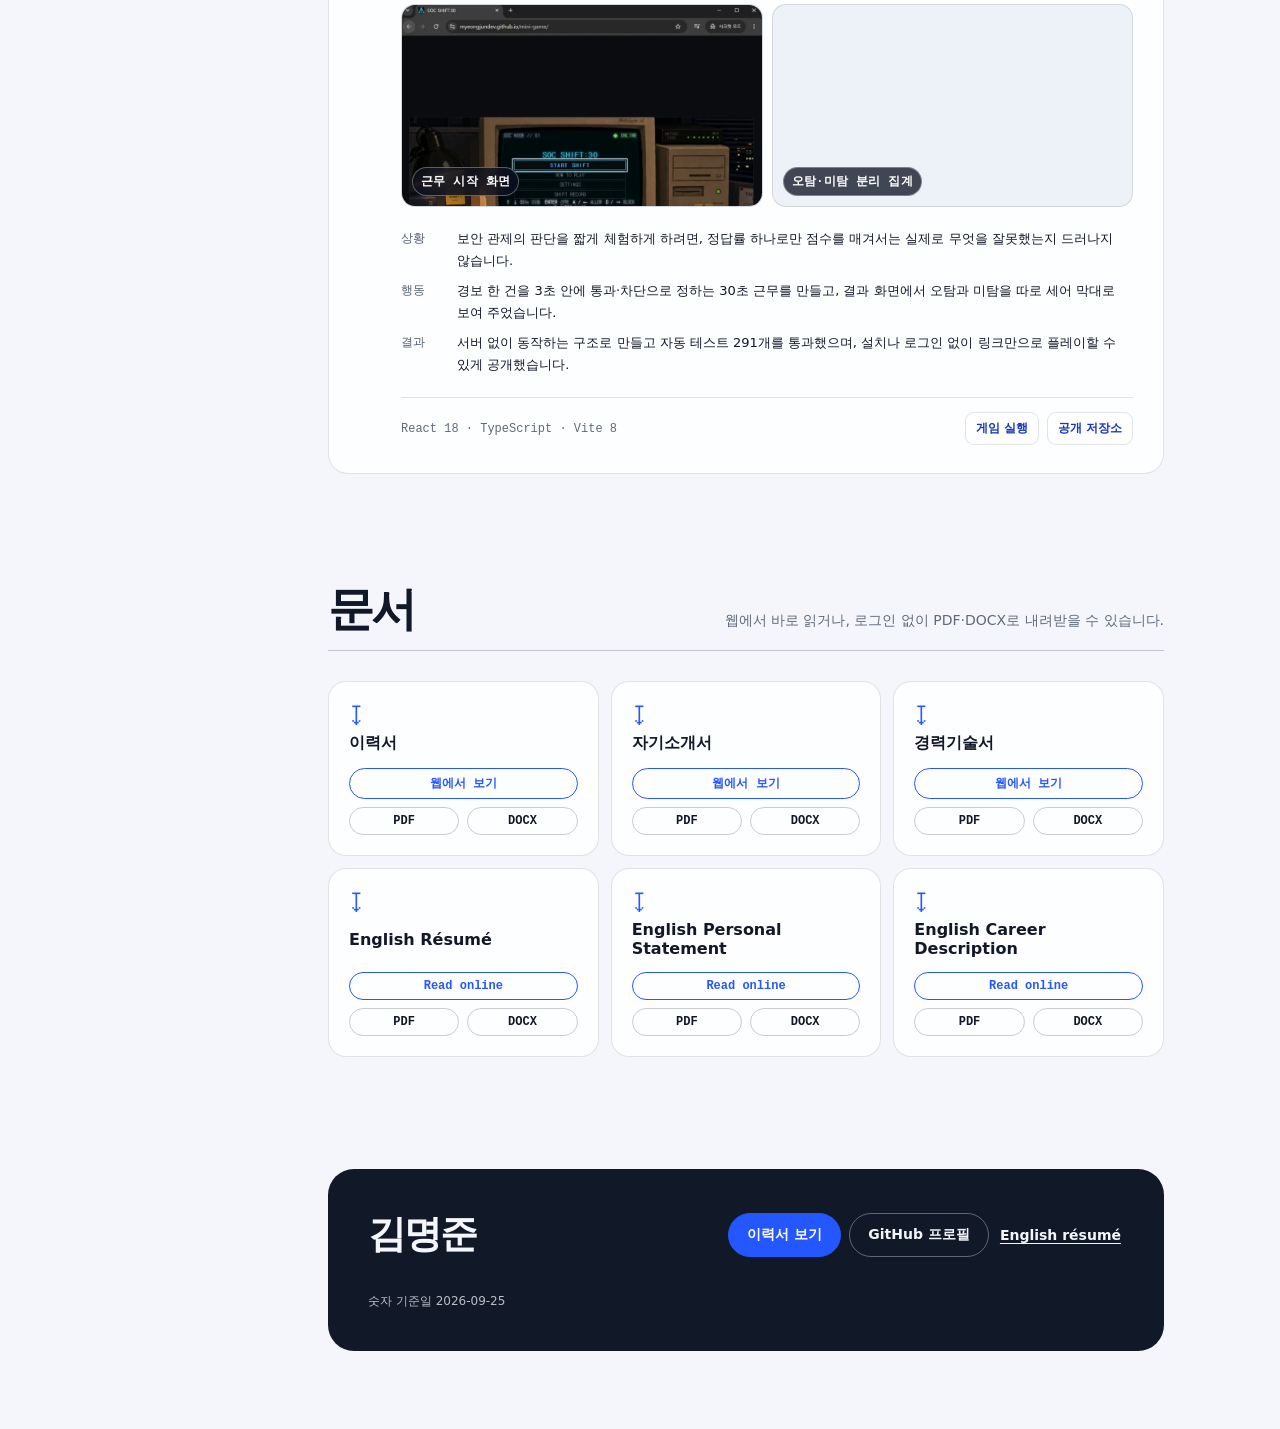
==== commit d08272ce: "style: HOW I WORK 콘솔·카드 더미·영문 구호·대문자 라벨 장식을 걷어 내고 평범한 목록과 한국어 라벨로 바꾼다 Co-Authored-By: Claude Opus 5." ====
--- a/docs/index.html
+++ b/docs/index.html
@@ -19,8 +19,8 @@
   <meta name="twitter:card" content="summary_large_image">
   <link rel="canonical" href="https://myeongjundev.github.io/about/">
   <link rel="icon" href="favicon.svg" type="image/svg+xml">
-  <link rel="stylesheet" href="styles.css?v=06fea74f35f7">
-  <script src="app.js?v=06fea74f35f7" defer></script>
+  <link rel="stylesheet" href="styles.css?v=cfe459ece263">
+  <script src="app.js?v=cfe459ece263" defer></script>
 </head>
 <body>
   <a class="skip-link" href="#main-content">본문으로 바로 가기</a>
@@ -40,24 +40,19 @@
         <p class="role">신입 개발자 · 서비스 개발 → 네트워크·보안</p>
         <p class="tagline">서비스를 만들던 경험을 네트워크·보안으로 넓히고 있는 사람</p>
         <p class="cta cta-hero"><a class="cta-primary" href="resume.html">이력서 보기</a><a class="cta-secondary" href="https://github.com/myeongjundev">GitHub 프로필</a><a class="cta-text" href="resume-en.html" lang="en">English résumé</a></p>
-        <div class="craft-console" aria-label="작업 방식">
-          <div class="craft-console-head">
-            <span class="mono">HOW I WORK</span>
-            <output class="craft-output mono" aria-live="polite">01 / DESIGN</output>
-          </div>
-          <div class="craft-path" role="group" aria-label="작업 단계">
-            <button type="button" data-craft="design" data-index="01" data-copy="처음 보는 사람이 막힌 곳을 기록해 문제를 다시 정의합니다. · ExplainSOC" aria-pressed="true"><span>01</span>DESIGN</button>
-            <button type="button" data-craft="build" data-index="02" data-copy="화면·서버·인증을 하나의 서비스로 연결합니다. · CLOV · 7번 다이어리" aria-pressed="false"><span>02</span>BUILD</button>
-            <button type="button" data-craft="ship" data-index="03" data-copy="배포본을 모바일·키보드·외부 전송까지 자동으로 검증합니다. · ExplainSOC" aria-pressed="false"><span>03</span>SHIP</button>
-          </div>
-          <p class="craft-caption">처음 보는 사람이 막힌 곳을 기록해 문제를 다시 정의합니다. · ExplainSOC</p>
-        </div>
+        <section class="how-i-work" aria-label="일하는 방식">
+          <p class="how-title">일하는 방식</p>
+          <ol>
+            <li><span class="how-step">설계</span><span>처음 보는 사람이 막힌 곳을 기록해 문제를 다시 정의합니다.</span><span class="how-proof">ExplainSOC</span></li>
+            <li><span class="how-step">구현</span><span>화면·서버·인증을 하나의 서비스로 연결합니다.</span><span class="how-proof">CLOV · 7번 다이어리</span></li>
+            <li><span class="how-step">검증</span><span>배포본을 모바일·키보드·외부 전송까지 자동으로 검증합니다.</span><span class="how-proof">ExplainSOC</span></li>
+          </ol>
+        </section>
       </header>
 
       <nav class="entrances" aria-label="바로 가기">
         <div class="entrances-head">
-          <span class="mono">SECTIONS</span>
-          <span class="mono">01 — 05</span>
+          <span>바로 가기</span>
         </div>
         <span class="entrance-indicator" aria-hidden="true"></span>
         <ol>
@@ -106,97 +101,6 @@
         <div><dt>연락</dt><dd><a href="https://github.com/myeongjundev">GitHub 프로필</a></dd></div>
       </dl>
     </aside>
-    <section class="build-reel" aria-labelledby="build-reel-title">
-      <div class="build-reel-head">
-        <p class="mono">SELECTED BUILDS</p>
-        <span class="mono">01—09</span>
-      </div>
-      <h2 id="build-reel-title">만들고 끝까지 확인한 작업</h2>
-      <p class="build-reel-intro">실제 화면과 결과가 남아 있는 작업을 골랐습니다.</p>
-      <div class="build-stack">
-        <a class="build-card" href="#work-t13-app" style="--stack-order: 0; --stack-top: 28px">
-          <span class="build-card-visual has-image" aria-hidden="true">
-            <img src="assets/t13-conclusion-v9.png" alt="" width="768" height="705" loading="lazy" decoding="async">
-            <span class="build-card-number">01</span>
-            <span class="build-card-mark">VIEW ↗</span>
-          </span>
-          <span class="build-card-meta mono"><span>2026.09</span><span>13번 과제 · 앱</span></span>
-          <strong>ExplainSOC — 성능표에 없는 질문</strong>
-        </a>
-        <a class="build-card" href="#work-t10-paper" style="--stack-order: 1; --stack-top: 53px">
-          <span class="build-card-visual has-image" aria-hidden="true">
-            <img src="assets/t10-performance-comparison.webp" alt="" width="1200" height="675" loading="lazy" decoding="async">
-            <span class="build-card-number">02</span>
-            <span class="build-card-mark">VIEW ↗</span>
-          </span>
-          <span class="build-card-meta mono"><span>2026.09</span><span>10번 과제 · 논문</span></span>
-          <strong>데이터 분할 방식에 따른 XAI 기반 네트워크 침입 탐지 성능과 설명 안정성 분석</strong>
-        </a>
-        <a class="build-card" href="#work-clov" style="--stack-order: 2; --stack-top: 78px">
-          <span class="build-card-visual has-image" aria-hidden="true">
-            <img src="assets/clov-promise.webp" alt="" width="1400" height="684" loading="lazy" decoding="async">
-            <span class="build-card-number">03</span>
-            <span class="build-card-mark">VIEW ↗</span>
-          </span>
-          <span class="build-card-meta mono"><span>2026.06 - 2026.08</span><span>팀 프로젝트 · 풀스택</span></span>
-          <strong>CLOV — 함께 만드는 우정 기록 서비스</strong>
-        </a>
-        <a class="build-card" href="#work-t07-auth" style="--stack-order: 3; --stack-top: 103px">
-          <span class="build-card-visual has-image" aria-hidden="true">
-            <img src="assets/t07-login.webp" alt="" width="1200" height="1133" loading="lazy" decoding="async">
-            <span class="build-card-number">04</span>
-            <span class="build-card-mark">VIEW ↗</span>
-          </span>
-          <span class="build-card-meta mono"><span>2026.09</span><span>7번 과제 · 인증 · 풀스택</span></span>
-          <strong>플랜두씨 다이어리 — 로그아웃하면 바로 막히는 인증</strong>
-        </a>
-        <a class="build-card" href="#experience-third-project" style="--stack-order: 4; --stack-top: 128px">
-          <span class="build-card-visual has-image" aria-hidden="true">
-            <img src="assets/t08-public-first-screen.webp" alt="" width="1280" height="860" loading="lazy" decoding="async">
-            <span class="build-card-number">05</span>
-            <span class="build-card-mark">VIEW ↗</span>
-          </span>
-          <span class="build-card-meta mono"><span>2026.09</span><span>WebAuthn 인증 설계 · 구현 · 검증 · 배포</span></span>
-          <strong>8번 과제 · 패스키로 잠근 비공개 영역</strong>
-        </a>
-        <a class="build-card" href="#experience-t05-ai-handoff" style="--stack-order: 5; --stack-top: 153px">
-          <span class="build-card-visual has-image" aria-hidden="true">
-            <img src="assets/t05-studio.webp" alt="" width="1200" height="767" loading="lazy" decoding="async">
-            <span class="build-card-number">06</span>
-            <span class="build-card-mark">VIEW ↗</span>
-          </span>
-          <span class="build-card-meta mono"><span>2026.08 - 2026.09</span><span>실험 설계 · 프론트엔드 구현 · 검증 · 배포</span></span>
-          <strong>5번 과제 · 대화 없이 넘긴 AI 인계</strong>
-        </a>
-        <a class="build-card" href="#experience-flask-board" style="--stack-order: 6; --stack-top: 178px">
-          <span class="build-card-visual has-image" aria-hidden="true">
-            <img src="assets/fb-self-demote-blocked.webp" alt="" width="1200" height="780" loading="lazy" decoding="async">
-            <span class="build-card-number">07</span>
-            <span class="build-card-mark">VIEW ↗</span>
-          </span>
-          <span class="build-card-meta mono"><span>2026.09</span><span>보안 기능 설계·구현 · 자동화 연동 · 검증</span></span>
-          <strong>수업 실습 · 경보와 권한 회수를 붙인 보안 게시판</strong>
-        </a>
-        <a class="build-card" href="#experience-t04-info-board" style="--stack-order: 7; --stack-top: 203px">
-          <span class="build-card-visual has-image" aria-hidden="true">
-            <img src="assets/t04-overview.webp" alt="" width="1265" height="712" loading="lazy" decoding="async">
-            <span class="build-card-number">08</span>
-            <span class="build-card-mark">VIEW ↗</span>
-          </span>
-          <span class="build-card-meta mono"><span>2026.08 - 2026.09</span><span>데이터 수집 설계 · 프론트엔드 구현 · 검증 · 배포</span></span>
-          <strong>4번 과제 · GAME PULSE 데이터 보드</strong>
-        </a>
-        <a class="build-card" href="#experience-t02-mini-game" style="--stack-order: 8; --stack-top: 228px">
-          <span class="build-card-visual has-image" aria-hidden="true">
-            <img src="assets/t02-lobby.webp" alt="" width="900" height="935" loading="lazy" decoding="async">
-            <span class="build-card-number">09</span>
-            <span class="build-card-mark">VIEW ↗</span>
-          </span>
-          <span class="build-card-meta mono"><span>2026.08</span><span>기획 · 프론트엔드 구현 · 테스트 · 배포</span></span>
-          <strong>2번 과제 · SOC SHIFT:30 관제 판단 게임</strong>
-        </a>
-      </div>
-    </section>
     </div>
     <main id="main-content" class="content">
       <section id="work">
@@ -208,11 +112,9 @@
             <div class="work-visual has-image">
               <img src="assets/t13-conclusion-v9.png" alt="ExplainSOC 결론 카드. 광고 숫자만으로는 아직 믿기 이르다는 결론과 이유, 논문에서 같은 AI가 99.8점에서 38.7점이 된 두 시험 막대, 업체에 물을 질문과 논문 실험실로 가는 길을 보여 준다." width="768" height="705" style="object-position: left top" loading="lazy" decoding="async">
               <span class="work-number">01</span>
-
-              <span class="work-status">LIVE</span>
             </div>
             <div class="work-copy">
-              <span class="mono muted work-kind">CASE 01 · 13번 과제 · 앱 · 2026.09</span>
+              <span class="mono muted work-kind">13번 과제 · 앱 · 2026.09</span>
               <h3 class="work-title">ExplainSOC — 성능표에 없는 질문</h3>
               <p class="work-desc">‘정확도 99%’ 같은 보안 AI 소개서 숫자가 어떤 시험의 점수인지 확인하고, 판매 업체에 물어볼 질문으로 바꿔 주는 웹 도구입니다. 10번 논문에서 같은 AI가 99.8점에서 38.7점이 된 결과를 제품 검토 규칙 15개로 옮겼습니다.</p>
               <p class="work-decision"><span class="mono">핵심 판단</span>성능 숫자에 점수나 합격선을 붙이지 않고, 어떤 시험의 숫자인지 확인한 뒤 빠진 근거를 판매 업체에 물을 질문으로 바꾸게 설계했습니다.</p>
@@ -221,27 +123,27 @@
             </div>
             <details class="work-case">
               <summary>
-                <span><span class="mono">CASE NOTES</span><span class="case-summary-open">문제부터 검증까지 보기</span><span class="case-summary-close">사례 노트 접기</span></span>
+                <span><span class="case-label">사례 노트</span><span class="case-summary-open">문제부터 검증까지 보기</span><span class="case-summary-close">접기</span></span>
                 <span class="case-icon" aria-hidden="true"></span>
               </summary>
               <div class="case-grid">
                 <section class="case-step">
-                  <span class="case-step-index mono">01 / PROBLEM</span>
+                  <span class="case-step-index mono">01</span>
                   <h4>문제</h4>
                   <p>보안 AI 제품은 ‘정확도 99%’ 같은 높은 숫자를 앞세우지만, 그 숫자가 어떤 시험에서 나왔는지는 잘 적지 않습니다. 10번 논문에서 같은 XGBoost가 무작위로 나눈 시험에서는 Macro F1 0.9979, 학습에 없던 공격만 둔 시험에서는 0.3871이었고, 공격 220,788건 가운데 160건만 잡았습니다.</p>
                 </section>
                 <section class="case-step">
-                  <span class="case-step-index mono">02 / DECISION</span>
+                  <span class="case-step-index mono">02</span>
                   <h4>판단</h4>
                   <p>숫자의 좋고 나쁨을 판정하지 않고, 숫자를 만든 시험 조건을 먼저 확인하게 했습니다. 점수·등급·합격선은 만들지 않았고, 기능을 늘리기보다 처음 보는 사람이 막힌 곳(무엇을 하는 사이트인지, 결과가 밀집함, 그래서 뭐?)을 하나씩 고쳤습니다.</p>
                 </section>
                 <section class="case-step">
-                  <span class="case-step-index mono">03 / BUILD</span>
+                  <span class="case-step-index mono">03</span>
                   <h4>구현</h4>
                   <p>React·TypeScript·Vite 정적 앱에서 소개서 문장과 성능표의 빠진 시험 조건을 판독 규칙 15개로 찾아 공급자 질문으로 바꾸고, 결과 맨 위 결론 카드(결론 · 왜? · 그래서?)와 논문 결과를 직접 바꿔 보는 논문 실험실을 붙였습니다. 서버 없이 브라우저 안에서만 동작하고 콘텐츠 보안 정책으로 외부 전송을 막았습니다.</p>
                 </section>
                 <section class="case-step">
-                  <span class="case-step-index mono">04 / VERIFY</span>
+                  <span class="case-step-index mono">04</span>
                   <h4>검증</h4>
                   <p>처음 보는 사람들의 반응을 여섯 번 기록하며 화면을 고쳤고, 마지막에는 ALEPH 동기가 휴대폰에서 도움 없이 업체 질문까지 갔습니다. 단위·컴포넌트 테스트 152개와 실제 브라우저 테스트 35개를 통과한 커밋만 배포되게 했고, 재현 가능한 ZIP을 빈 폴더에 풀어 다시 검증했습니다.</p>
                 </section>
@@ -252,11 +154,9 @@
             <div class="work-visual has-image">
               <img src="assets/t10-performance-comparison.webp" alt="무작위 분할과 날짜 기반 미관측 공격 분할에서 세 모델의 Macro F1과 공격 Recall을 비교한 차트." width="1200" height="675" style="object-fit: contain; object-position: center" loading="lazy" decoding="async">
               <span class="work-number">02</span>
-
-              <span class="work-status">LIVE</span>
             </div>
             <div class="work-copy">
-              <span class="mono muted work-kind">CASE 02 · 10번 과제 · 논문 · 2026.09</span>
+              <span class="mono muted work-kind">10번 과제 · 논문 · 2026.09</span>
               <h3 class="work-title">데이터 분할 방식에 따른 XAI 기반 네트워크 침입 탐지 성능과 설명 안정성 분석</h3>
               <p class="work-desc">CICIDS2017 2,830,743건에서 XGBoost의 Macro F1이 무작위 분할 0.9979에서 미관측 공격 분할 0.3871로 낮아지는 것을 확인했습니다.</p>
               <p class="work-decision"><span class="mono">핵심 판단</span>모델 순위를 겨루기보다, 같은 모델을 무작위 분할과 날짜 기반 미관측 공격 분할로 따로 시험해 성능과 설명이 어떻게 달라지는지 보기로 했습니다.</p>
@@ -265,27 +165,27 @@
             </div>
             <details class="work-case">
               <summary>
-                <span><span class="mono">CASE NOTES</span><span class="case-summary-open">문제부터 검증까지 보기</span><span class="case-summary-close">사례 노트 접기</span></span>
+                <span><span class="case-label">사례 노트</span><span class="case-summary-open">문제부터 검증까지 보기</span><span class="case-summary-close">접기</span></span>
                 <span class="case-icon" aria-hidden="true"></span>
               </summary>
               <div class="case-grid">
                 <section class="case-step">
-                  <span class="case-step-index mono">01 / PROBLEM</span>
+                  <span class="case-step-index mono">01</span>
                   <h4>문제</h4>
                   <p>무작위 분할에서 나온 높은 탐지 점수가 실제로 처음 보는 공격에도 유지되는지 확인할 필요가 있었습니다.</p>
                 </section>
                 <section class="case-step">
-                  <span class="case-step-index mono">02 / DECISION</span>
+                  <span class="case-step-index mono">02</span>
                   <h4>판단</h4>
                   <p>무작위 분할과 날짜 기반 미관측 공격 분할을 따로 설계하고, 세 모델의 성능과 SHAP 설명 안정성을 같은 조건에서 비교했습니다.</p>
                 </section>
                 <section class="case-step">
-                  <span class="case-step-index mono">03 / BUILD</span>
+                  <span class="case-step-index mono">03</span>
                   <h4>구현</h4>
                   <p>CICIDS2017 2,830,743건을 감사한 뒤 Python·scikit-learn·XGBoost·SHAP으로 실험과 재현 자료를 구성했습니다.</p>
                 </section>
                 <section class="case-step">
-                  <span class="case-step-index mono">04 / VERIFY</span>
+                  <span class="case-step-index mono">04</span>
                   <h4>검증</h4>
                   <p>XGBoost Macro F1이 0.9979에서 0.3871로 낮아지는 격차를 확인하고 결과와 재현 자료를 논문으로 제출했습니다.</p>
                 </section>
@@ -296,11 +196,9 @@
             <div class="work-visual has-image">
               <img src="assets/clov-promise.webp" alt="CLOV 일정 계획 화면. 초대권 형태의 일정 카드와 진행 상태 탭이 보인다." width="1400" height="684" loading="lazy" decoding="async">
               <span class="work-number">03</span>
-
-              <span class="work-status">LIVE</span>
             </div>
             <div class="work-copy">
-              <span class="mono muted work-kind">CASE 03 · 팀 프로젝트 · 풀스택 · 2026.06 - 2026.08</span>
+              <span class="mono muted work-kind">팀 프로젝트 · 풀스택 · 2026.06 - 2026.08</span>
               <h3 class="work-title">CLOV — 함께 만드는 우정 기록 서비스</h3>
               <p class="work-desc">4인 팀의 팀장 겸 풀스택 개발자로 이슈와 코드 리뷰 흐름을 만들고, React와 Spring Boot 서비스를 Docker·Nginx·HTTPS 환경에 배포했습니다.</p>
               <p class="work-decision"><span class="mono">핵심 판단</span>설명보다 먼저 기능을 볼 수 있는 프로토타입을 만들고, 작업 전 이슈와 머지 전 실행 확인·코드 리뷰를 팀 공통 기준으로 정했습니다.</p>
@@ -309,27 +207,27 @@
             </div>
             <details class="work-case">
               <summary>
-                <span><span class="mono">CASE NOTES</span><span class="case-summary-open">문제부터 검증까지 보기</span><span class="case-summary-close">사례 노트 접기</span></span>
+                <span><span class="case-label">사례 노트</span><span class="case-summary-open">문제부터 검증까지 보기</span><span class="case-summary-close">접기</span></span>
                 <span class="case-icon" aria-hidden="true"></span>
               </summary>
               <div class="case-grid">
                 <section class="case-step">
-                  <span class="case-step-index mono">01 / PROBLEM</span>
+                  <span class="case-step-index mono">01</span>
                   <h4>문제</h4>
                   <p>비전공자 세 명이 포함된 팀의 첫 모임에 두 명만 참석했고, 서로 다른 AI 도구에서 만든 코드가 자주 충돌했습니다.</p>
                 </section>
                 <section class="case-step">
-                  <span class="case-step-index mono">02 / DECISION</span>
+                  <span class="case-step-index mono">02</span>
                   <h4>판단</h4>
                   <p>설명보다 먼저 기능을 볼 수 있는 프로토타입을 만들고, 작업 전 이슈와 머지 전 실행 확인·코드 리뷰를 팀의 공통 기준으로 정했습니다.</p>
                 </section>
                 <section class="case-step">
-                  <span class="case-step-index mono">03 / BUILD</span>
+                  <span class="case-step-index mono">03</span>
                   <h4>구현</h4>
                   <p>React와 Spring Boot 서비스를 연결하고 Ubuntu에서 Docker·Nginx·HTTPS 배포 환경을 직접 구성했습니다.</p>
                 </section>
                 <section class="case-step">
-                  <span class="case-step-index mono">04 / VERIFY</span>
+                  <span class="case-step-index mono">04</span>
                   <h4>검증</h4>
                   <p>2026년 8월 4일까지 이슈 152개와 PR 266개가 쌓였고, 직접 리뷰한 PR 72개를 포함해 서비스를 실제 주소에 배포했습니다.</p>
                 </section>
@@ -340,11 +238,9 @@
             <div class="work-visual has-image">
               <img src="assets/t07-login.webp" alt="플랜두씨 다이어리 로그인 화면. 계정으로 들어가면 본인이 쓴 계획만 보인다는 안내와 이메일·비밀번호 입력 칸이 있다. 예시 계정은 합성 값이다." width="1200" height="1133" style="object-position: 30% top" loading="lazy" decoding="async">
               <span class="work-number">04</span>
-
-              <span class="work-status">LIVE</span>
             </div>
             <div class="work-copy">
-              <span class="mono muted work-kind">CASE 04 · 7번 과제 · 인증 · 풀스택 · 2026.09</span>
+              <span class="mono muted work-kind">7번 과제 · 인증 · 풀스택 · 2026.09</span>
               <h3 class="work-title">플랜두씨 다이어리 — 로그아웃하면 바로 막히는 인증</h3>
               <p class="work-desc">공개형으로 시작한 Plan–Do–See 다이어리를 개인 계정 기반으로 바꾸면서, 비밀번호 저장과 세션 만료·폐기, 계정별 데이터 격리를 구현하고 Docker 이미지 하나로 Render에 배포했습니다.</p>
               <p class="work-decision"><span class="mono">핵심 판단</span>로그아웃한 JWT가 만료 전까지 살아 있지 않도록, 토큰을 서버 세션에 묶어 요청마다 세션과 소유자를 확인하게 했습니다.</p>
@@ -353,27 +249,27 @@
             </div>
             <details class="work-case">
               <summary>
-                <span><span class="mono">CASE NOTES</span><span class="case-summary-open">문제부터 검증까지 보기</span><span class="case-summary-close">사례 노트 접기</span></span>
+                <span><span class="case-label">사례 노트</span><span class="case-summary-open">문제부터 검증까지 보기</span><span class="case-summary-close">접기</span></span>
                 <span class="case-icon" aria-hidden="true"></span>
               </summary>
               <div class="case-grid">
                 <section class="case-step">
-                  <span class="case-step-index mono">01 / PROBLEM</span>
+                  <span class="case-step-index mono">01</span>
                   <h4>문제</h4>
                   <p>서명만 확인하는 JWT는 로그아웃한 뒤에도 만료 전까지 유효합니다. 공개형 다이어리를 로그인 화면으로 가리기만 하면 다른 계정의 기록을 읽는 길도 남습니다.</p>
                 </section>
                 <section class="case-step">
-                  <span class="case-step-index mono">02 / DECISION</span>
+                  <span class="case-step-index mono">02</span>
                   <h4>판단</h4>
                   <p>Access JWT를 서버 세션 행에 묶어 매 요청에서 세션 생존과 소유자를 확인하고, 이미 회전한 Refresh 토큰이 다시 오면 탈취 가능성으로 보고 같은 계열 전체를 폐기하기로 했습니다.</p>
                 </section>
                 <section class="case-step">
-                  <span class="case-step-index mono">03 / BUILD</span>
+                  <span class="case-step-index mono">03</span>
                   <h4>구현</h4>
                   <p>React·TypeScript와 Flask·PostgreSQL로 비밀번호를 Argon2id로 저장하고, 목록·단건·집계·내보내기를 서버가 확인한 사용자 ID로 제한했습니다. 기존 기록은 백업한 뒤 새 계정으로 옮겼고, 비밀번호를 바꾸면 기존 세션을 모두 폐기합니다.</p>
                 </section>
                 <section class="case-step">
-                  <span class="case-step-index mono">04 / VERIFY</span>
+                  <span class="case-step-index mono">04</span>
                   <h4>검증</h4>
                   <p>백엔드 테스트 319개와 프런트엔드 76개를 통과했고(PostgreSQL 전용 3개는 별도 테스트 DB에서 확인), 다른 계정 자료 접근과 재사용된 토큰이 거절되는 동작을 요청·응답 증거로 남겼습니다. 운영 환경의 Argon2id 검증 시간은 p50 108ms였습니다.</p>
                 </section>
@@ -693,7 +589,6 @@
       </section>
 
       <footer id="contact" class="contact">
-        <p class="contact-kicker mono">LET'S BUILD SOMETHING RELIABLE.</p>
         <p class="name">김명준</p>
         <p class="cta cta-footer"><a class="cta-primary" href="resume.html">이력서 보기</a><a class="cta-secondary" href="https://github.com/myeongjundev">GitHub 프로필</a><a class="cta-text" href="resume-en.html" lang="en">English résumé</a></p>
         <p class="note">숫자 기준일 2026-09-25</p>
@@ -701,8 +596,7 @@
     </main>
     <nav class="entrances entrances-rail" aria-label="섹션 바로가기">
       <div class="entrances-head">
-        <span class="mono">SECTIONS</span>
-        <span class="mono">01 — 05</span>
+        <span>바로 가기</span>
       </div>
       <span class="entrance-indicator" aria-hidden="true"></span>
       <ol>
--- a/docs/styles.css
+++ b/docs/styles.css
@@ -221,164 +221,6 @@
 .side.is-pointer-active::before { opacity: 1; }
 .side > * { position: relative; z-index: 1; }
 
-.build-reel {
-  display: flex;
-  min-height: 0;
-  margin-top: 42px;
-  padding: 0 6px;
-  flex: 1;
-  flex-direction: column;
-}
-
-.build-reel-head {
-  display: flex;
-  align-items: center;
-  justify-content: space-between;
-  padding-top: 18px;
-  border-top: 1px solid var(--line-strong);
-  color: var(--accent-strong);
-}
-
-.build-reel h2 {
-  max-width: 310px;
-  margin: 18px 0 0;
-  font-size: clamp(23px, 2.5vw, 30px);
-  font-weight: 680;
-  letter-spacing: -0.045em;
-  line-height: 1.28;
-}
-
-.build-reel-intro {
-  max-width: 290px;
-  margin-top: 10px;
-  color: var(--muted);
-  font-size: 13px;
-  line-height: 1.7;
-}
-
-.build-stack {
-  display: flex;
-  min-height: calc(100% - 150px);
-  padding-top: 28px;
-  padding-bottom: 40px;
-  flex: 1;
-  flex-direction: column;
-  /* 카드 사이는 margin이 아니라 gap으로 벌린다. margin은 sticky가 멈추는 자리를 함께
-     끌어올려, 맨 아래에서 가운데 카드 여럿이 같은 높이에 겹쳐 섰다. */
-  gap: clamp(300px, 52vh, 520px);
-}
-
-.build-card {
-  --card-accent: #2457ff;
-  position: sticky;
-  top: var(--stack-top);
-  z-index: calc(10 + var(--stack-order));
-  display: flex;
-  min-height: 330px;
-  padding: 14px;
-  flex-direction: column;
-  gap: 10px;
-  overflow: hidden;
-  border: 1px solid color-mix(in srgb, var(--card-accent) 28%, var(--line));
-  border-radius: 24px;
-  background: color-mix(in srgb, var(--surface-solid) 94%, var(--card-accent) 6%);
-  box-shadow: 0 24px 60px color-mix(in srgb, var(--card-accent) 13%, transparent);
-  color: var(--ink);
-  text-decoration: none;
-  transition: border-color 220ms ease, box-shadow 220ms ease, transform 220ms ease;
-}
-
-.build-card:nth-child(2) { --card-accent: #7c3aed; }
-.build-card:nth-child(3) { --card-accent: #0f9f74; }
-.build-card:nth-child(4) { --card-accent: #d97706; }
-.build-card:nth-child(5) { --card-accent: #be123c; }
-.build-card:nth-child(6) { --card-accent: #0e7490; }
-
-.build-card:hover {
-  border-color: color-mix(in srgb, var(--card-accent) 62%, var(--line));
-  box-shadow: 0 30px 72px color-mix(in srgb, var(--card-accent) 20%, transparent);
-  transform: translateY(-4px);
-}
-
-.build-card-visual {
-  position: relative;
-  display: block;
-  height: 190px;
-  overflow: hidden;
-  border-radius: 16px;
-  background:
-    radial-gradient(circle at 76% 18%, rgba(255, 255, 255, 0.34), transparent 28%),
-    linear-gradient(145deg, var(--card-accent), #101828);
-}
-
-.build-card-visual::after {
-  position: absolute;
-  inset: 0;
-  background: linear-gradient(180deg, rgba(6, 12, 28, 0.04), rgba(6, 12, 28, 0.72));
-  content: '';
-}
-
-.build-card-visual img {
-  width: 100%;
-  height: 100%;
-  object-fit: cover;
-  object-position: top center;
-  transition: transform 500ms cubic-bezier(.2, .8, .2, 1);
-}
-
-.build-card:hover .build-card-visual img { transform: scale(1.055); }
-
-.build-card-number,
-.build-card-mark {
-  position: absolute;
-  z-index: 1;
-  color: #fff;
-  font-family: var(--mono);
-}
-
-.build-card-number {
-  left: 14px;
-  bottom: 11px;
-  font-size: 34px;
-  font-weight: 500;
-  letter-spacing: -0.08em;
-}
-
-.build-card-mark {
-  right: 12px;
-  top: 12px;
-  padding: 6px 8px;
-  border: 1px solid rgba(255, 255, 255, 0.36);
-  border-radius: 999px;
-  background: rgba(8, 15, 34, 0.54);
-  font-size: 12px;
-  font-weight: 600;
-  letter-spacing: 0.06em;
-  backdrop-filter: blur(8px);
-}
-
-.build-card-meta {
-  display: flex;
-  min-width: 0;
-  align-items: center;
-  justify-content: space-between;
-  gap: 10px;
-  color: var(--muted);
-}
-
-.build-card-meta span:last-child {
-  overflow: hidden;
-  text-overflow: ellipsis;
-  white-space: nowrap;
-}
-
-.build-card strong {
-  display: block;
-  font-size: 18px;
-  letter-spacing: -0.03em;
-  line-height: 1.42;
-}
-
 .content {
   display: flex;
   min-width: 0;
@@ -449,129 +291,13 @@
 .contact .cta .cta-text { color: var(--bg); }
 .cta .cta-secondary:hover { border-color: var(--accent); color: var(--accent); }
 
-.craft-console {
-  margin-top: 24px;
-  overflow: hidden;
-  border: 1px solid var(--line);
-  border-radius: 16px;
-  background: color-mix(in srgb, var(--surface-soft) 72%, transparent);
-}
-
-.craft-console-head {
-  display: flex;
-  min-height: 42px;
-  padding: 0 13px;
-  align-items: center;
-  justify-content: space-between;
-  gap: 12px;
-  border-bottom: 1px solid var(--line);
-  color: var(--faint);
-}
-
-.craft-output { color: var(--accent-strong); }
-
-.craft-path {
-  display: grid;
-  grid-template-columns: repeat(3, minmax(0, 1fr));
-  padding: 9px 7px 7px;
-}
-
-.craft-path button {
-  position: relative;
-  display: flex;
-  min-height: 62px;
-  padding: 8px 4px;
-  align-items: center;
-  justify-content: flex-start;
-  flex-direction: column;
-  gap: 7px;
-  border: 0;
-  border-radius: 11px;
-  background: transparent;
-  color: var(--muted);
-  cursor: pointer;
-  font: 600 12px var(--mono);
-  letter-spacing: 0.04em;
-  transition: background-color 180ms ease, color 180ms ease, transform 180ms ease;
-}
-
-.craft-path button[data-craft='design'] { --step: var(--step-1); }
-.craft-path button[data-craft='build'] { --step: var(--step-2); }
-.craft-path button[data-craft='ship'] { --step: var(--step-3); }
-
-/* 번호를 그대로 배지로 쓴다. 예전에는 번호와 점이 겹쳐 찍혔다. */
-.craft-path button span {
-  display: grid;
-  width: 26px;
-  height: 26px;
-  place-items: center;
-  border: 1px solid var(--step);
-  border-radius: 50%;
-  background: var(--surface-solid);
-  color: var(--step);
-  font-size: 12px;
-  font-weight: 600;
-  transition: background-color 180ms ease, color 180ms ease, box-shadow 180ms ease, transform 180ms ease;
-}
-
-/* 단계 사이를 잇는 선. 지나온 구간은 그 단계 색으로 남는다. */
-.craft-path button::after {
-  position: absolute;
-  left: calc(50% + 17px);
-  right: calc(-50% + 17px);
-  top: 21px;
-  height: 2px;
-  border-radius: 2px;
-  background: var(--step);
-  content: '';
-  pointer-events: none;
-  transition: background-color 180ms ease;
-}
-
-.craft-path button:last-child::after { content: none; }
-
-/* 현재 단계: 색을 채우고 테를 두른다. */
-.craft-path button[aria-pressed='true'] {
-  background: var(--surface-solid);
-  color: var(--ink);
-  box-shadow: 0 8px 24px color-mix(in srgb, var(--step) 14%, transparent);
-}
-
-.craft-path button[aria-pressed='true'] span {
-  background: var(--step);
-  color: var(--on-accent);
-  box-shadow: 0 0 0 4px color-mix(in srgb, var(--step) 18%, transparent);
-  transform: scale(1.06);
-}
-
-/* 아직 오지 않은 단계는 회색으로 물러나 있는다. */
-.craft-path button[aria-pressed='true'] ~ button { color: var(--faint); }
-
-.craft-path button[aria-pressed='true'] ~ button span {
-  border-color: var(--line-strong);
-  background: transparent;
-  color: var(--faint);
-}
-
-.craft-path button[aria-pressed='true']::after,
-.craft-path button[aria-pressed='true'] ~ button::after { background: var(--line-strong); }
-
-.craft-path button:hover { color: var(--ink); transform: translateY(-1px); }
-.craft-path button:hover span { border-color: var(--step); color: var(--step); }
-
-/* 머리말의 현재 단계 표시도 같은 색을 따른다. */
-.craft-console:has([data-craft='design'][aria-pressed='true']) .craft-output { color: var(--step-1); }
-.craft-console:has([data-craft='build'][aria-pressed='true']) .craft-output { color: var(--step-2); }
-.craft-console:has([data-craft='ship'][aria-pressed='true']) .craft-output { color: var(--step-3); }
-
-.craft-caption {
-  min-height: 54px;
-  padding: 12px 14px;
-  border-top: 1px solid var(--line);
-  color: var(--muted);
-  font-size: 13px;
-  line-height: 1.55;
-}
+/* 일하는 방식: 단계 이름과 한 문장, 근거 작업을 목록으로 적는다. */
+.how-i-work { margin-top: 24px; padding-top: 16px; border-top: 1px solid var(--line); }
+.how-title { margin: 0 0 12px; color: var(--muted); font-size: 13px; font-weight: 650; }
+.how-i-work ol { display: grid; gap: 12px; margin: 0; padding: 0; list-style: none; }
+.how-i-work li { display: grid; grid-template-columns: 38px minmax(0, 1fr); gap: 2px 10px; font-size: 13px; line-height: 1.55; }
+.how-step { grid-row: span 2; color: var(--ink); font-weight: 700; }
+.how-proof { grid-column: 2; color: var(--faint); font-size: 12px; }
 
 .entrances a {
   font-size: 13px;
@@ -988,18 +714,6 @@
 .work:hover .work-visual.has-image img { transform: scale(1.035); }
 
 .work-number { position: absolute; left: 22px; bottom: 18px; z-index: 1; font: 500 40px/1 var(--mono); letter-spacing: -0.08em; opacity: 0.9; }
-.work-status { position: absolute; right: 18px; top: 18px; z-index: 1; padding: 7px 9px; border: 1px solid rgba(255, 255, 255, 0.3); border-radius: 999px; background: rgba(8, 15, 34, 0.48); font: 600 12px var(--mono); letter-spacing: 0.1em; backdrop-filter: blur(8px); }
-
-.work-signal {
-  position: absolute;
-  right: 28px;
-  bottom: -58px;
-  width: 150px;
-  height: 150px;
-  border: 24px solid rgba(255, 255, 255, 0.11);
-  border-radius: 50%;
-  box-shadow: 0 0 0 18px rgba(255, 255, 255, 0.06), 0 0 0 36px rgba(255, 255, 255, 0.04);
-}
 
 .work-copy {
   display: flex;
@@ -1053,9 +767,10 @@
   gap: 16px;
 }
 
-.work-case summary .mono {
+.work-case summary .case-label {
   color: var(--accent-strong);
-  letter-spacing: 0.07em;
+  font-size: 13px;
+  font-weight: 650;
 }
 
 .case-summary-open,
@@ -1282,7 +997,6 @@
   color: var(--bg);
 }
 
-.contact-kicker { grid-column: 1 / -1; color: color-mix(in srgb, var(--bg) 74%, var(--ink)); letter-spacing: 0.08em; }
 .contact .name { font-size: clamp(25px, 4vw, 38px); font-weight: 680; letter-spacing: -0.05em; }
 .contact .cta { align-self: center; margin-top: 0; }
 .contact .cta .cta-secondary { border-color: color-mix(in srgb, var(--bg) 35%, transparent); background: transparent; color: var(--bg); }
@@ -1326,7 +1040,6 @@
   /* 하단 고정 바는 프로필 카드(.side, isolation: isolate) 안에 있어 카드의 쌓임 순서를 따른다.
      카드 열을 본문보다 위에 두어야 뒤에 오는 본문 글자가 바 위로 그려지지 않는다. */
   .side-column { z-index: 20; width: 100%; }
-  .build-reel { display: none; }
 
 
   .side {
@@ -1474,7 +1187,7 @@
 
 @media print {
   body { background: #fff; color: #111; }
-  body::before, .scroll-progress, .theme-toggle, .entrances, .draft-banner, .build-reel, .work-case { display: none; }
+  body::before, .scroll-progress, .theme-toggle, .entrances, .draft-banner, .work-case { display: none; }
   .layout { display: block; max-width: none; padding: 0; }
   .side { position: static; max-height: none; margin-bottom: 28px; box-shadow: none; }
   .content { gap: 48px; padding: 0; }
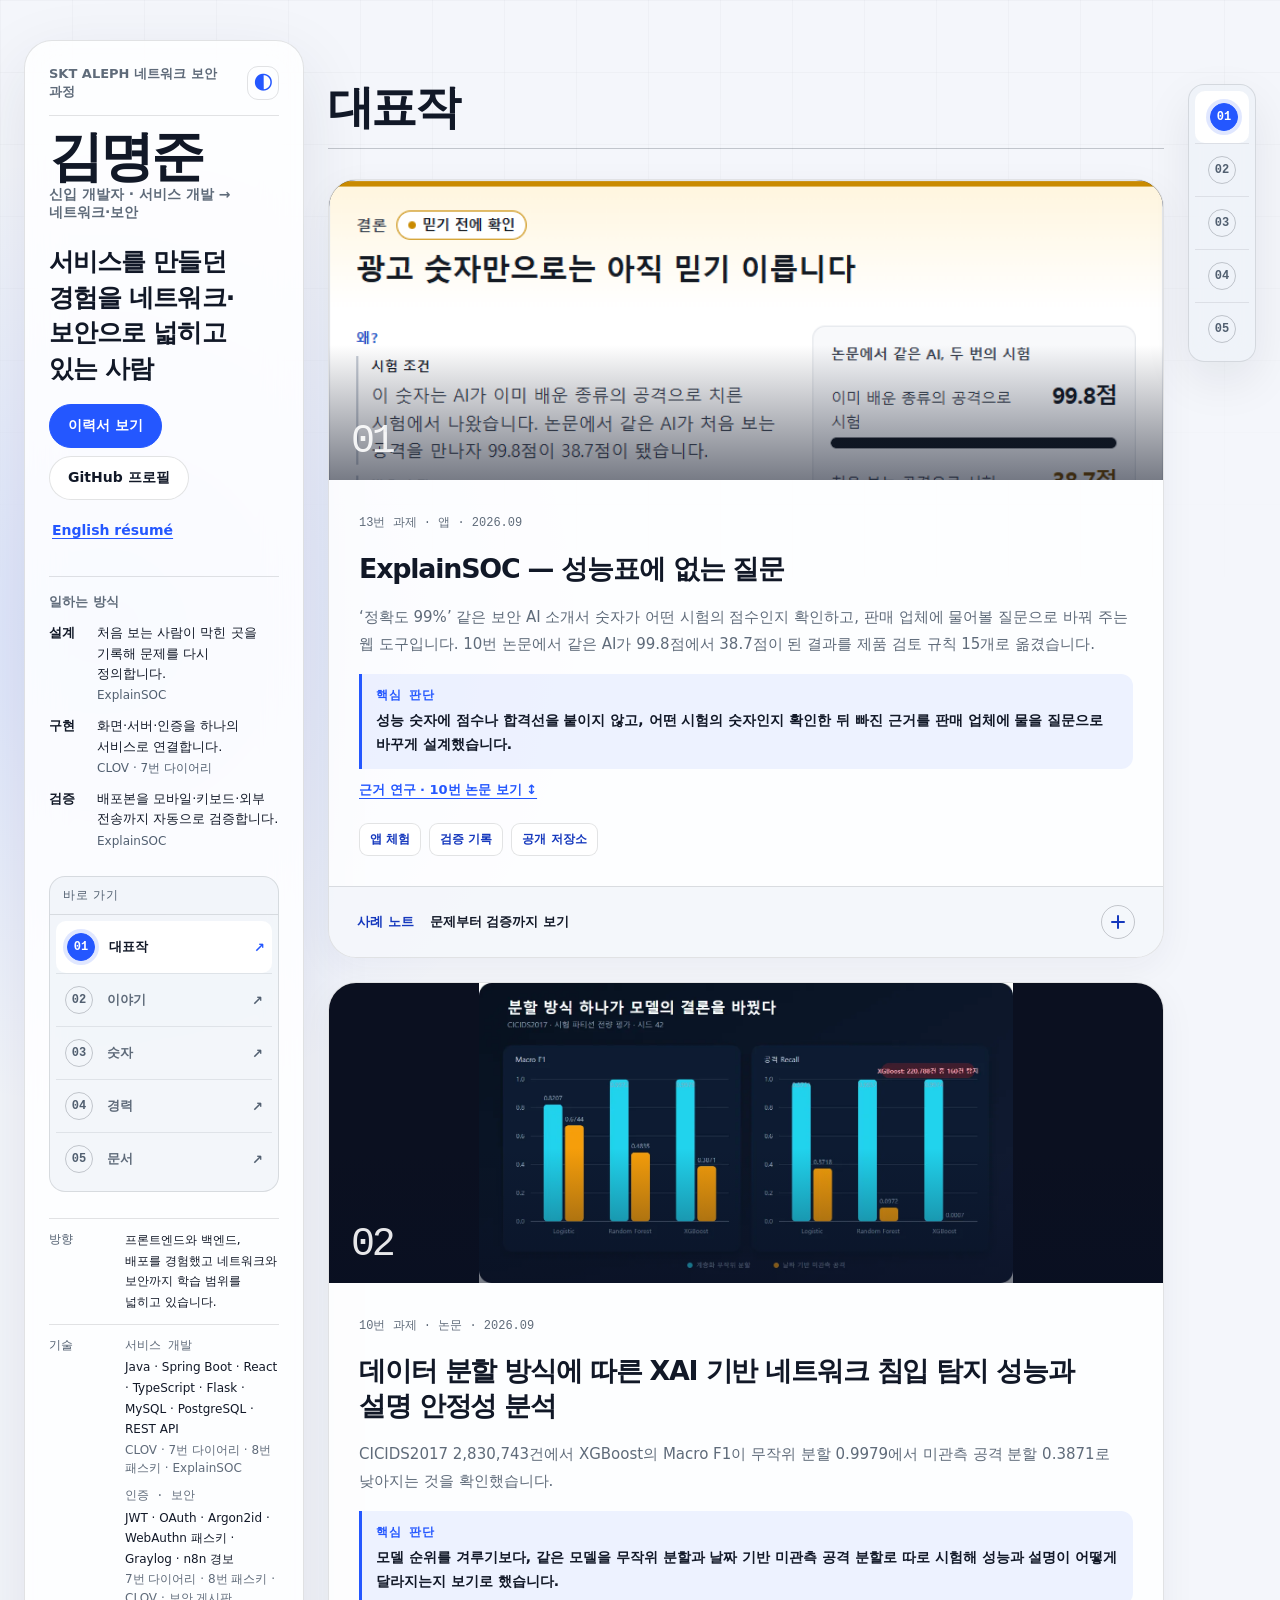
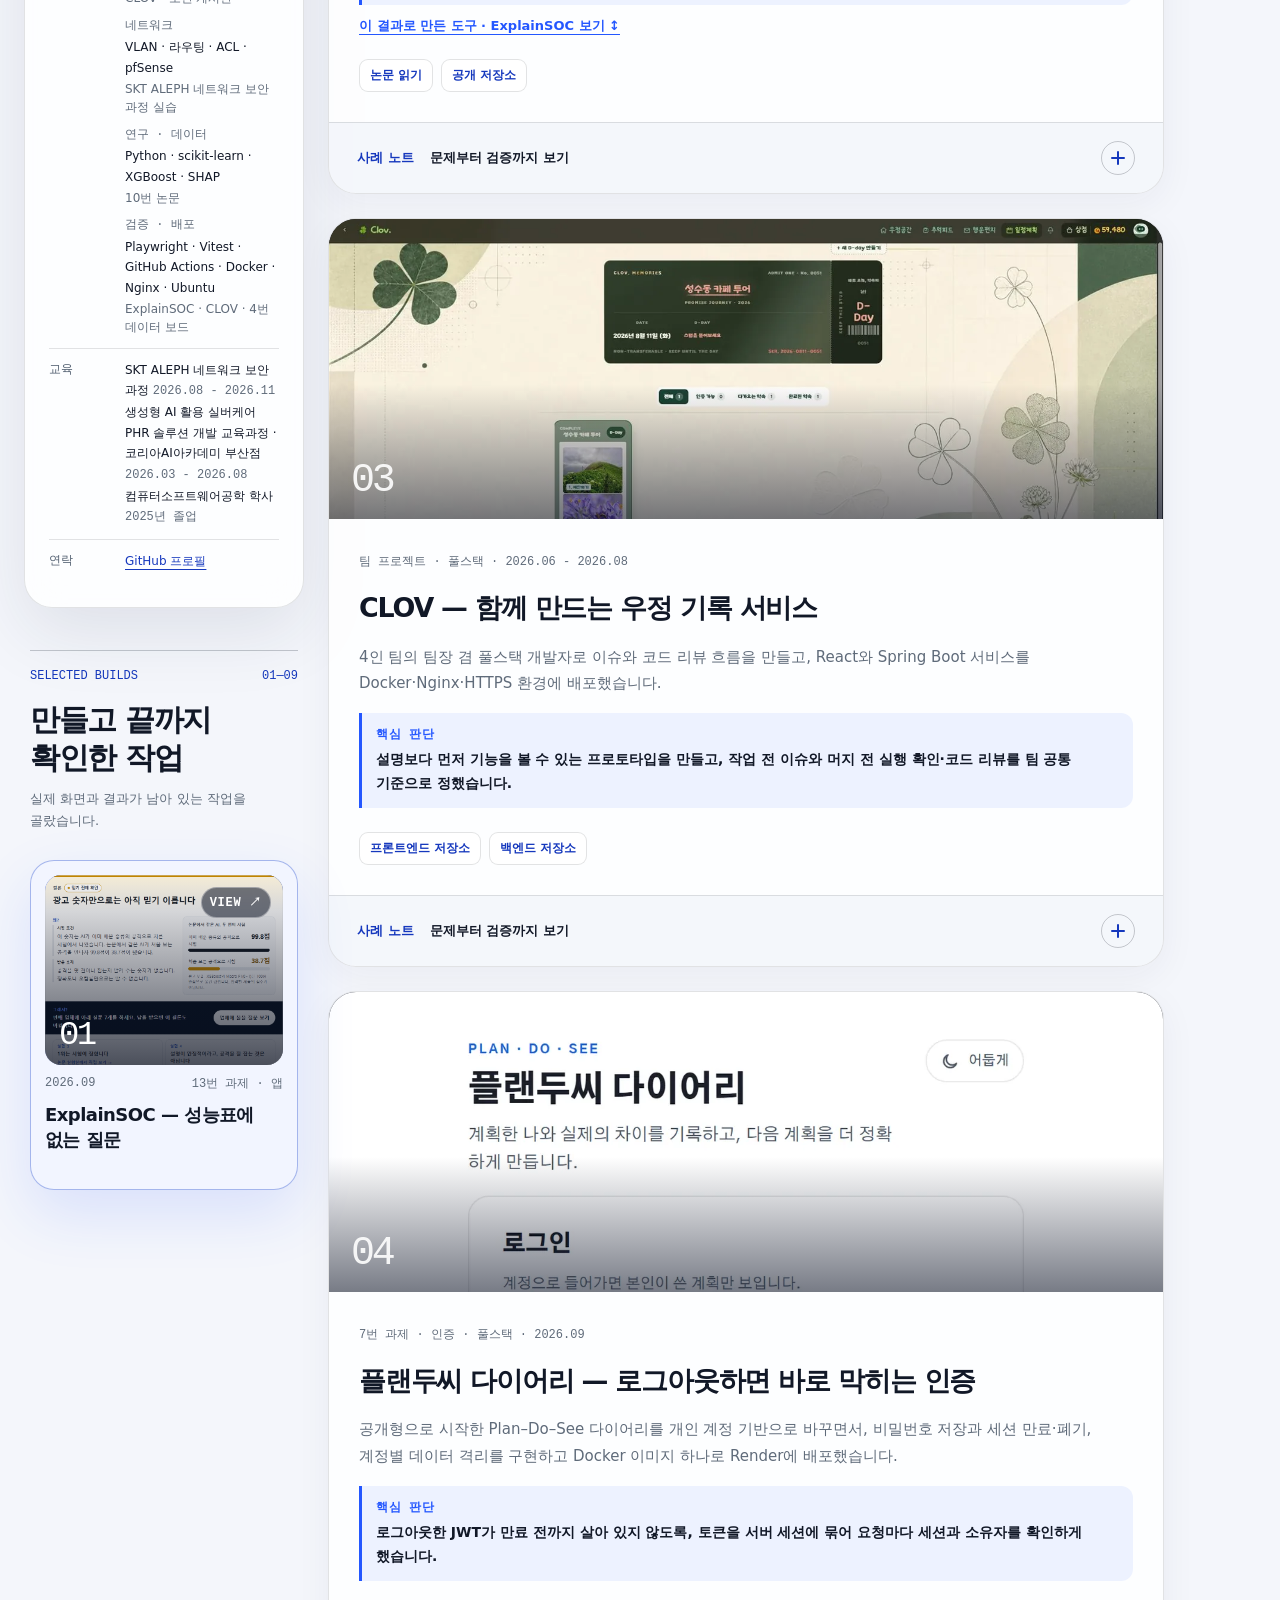
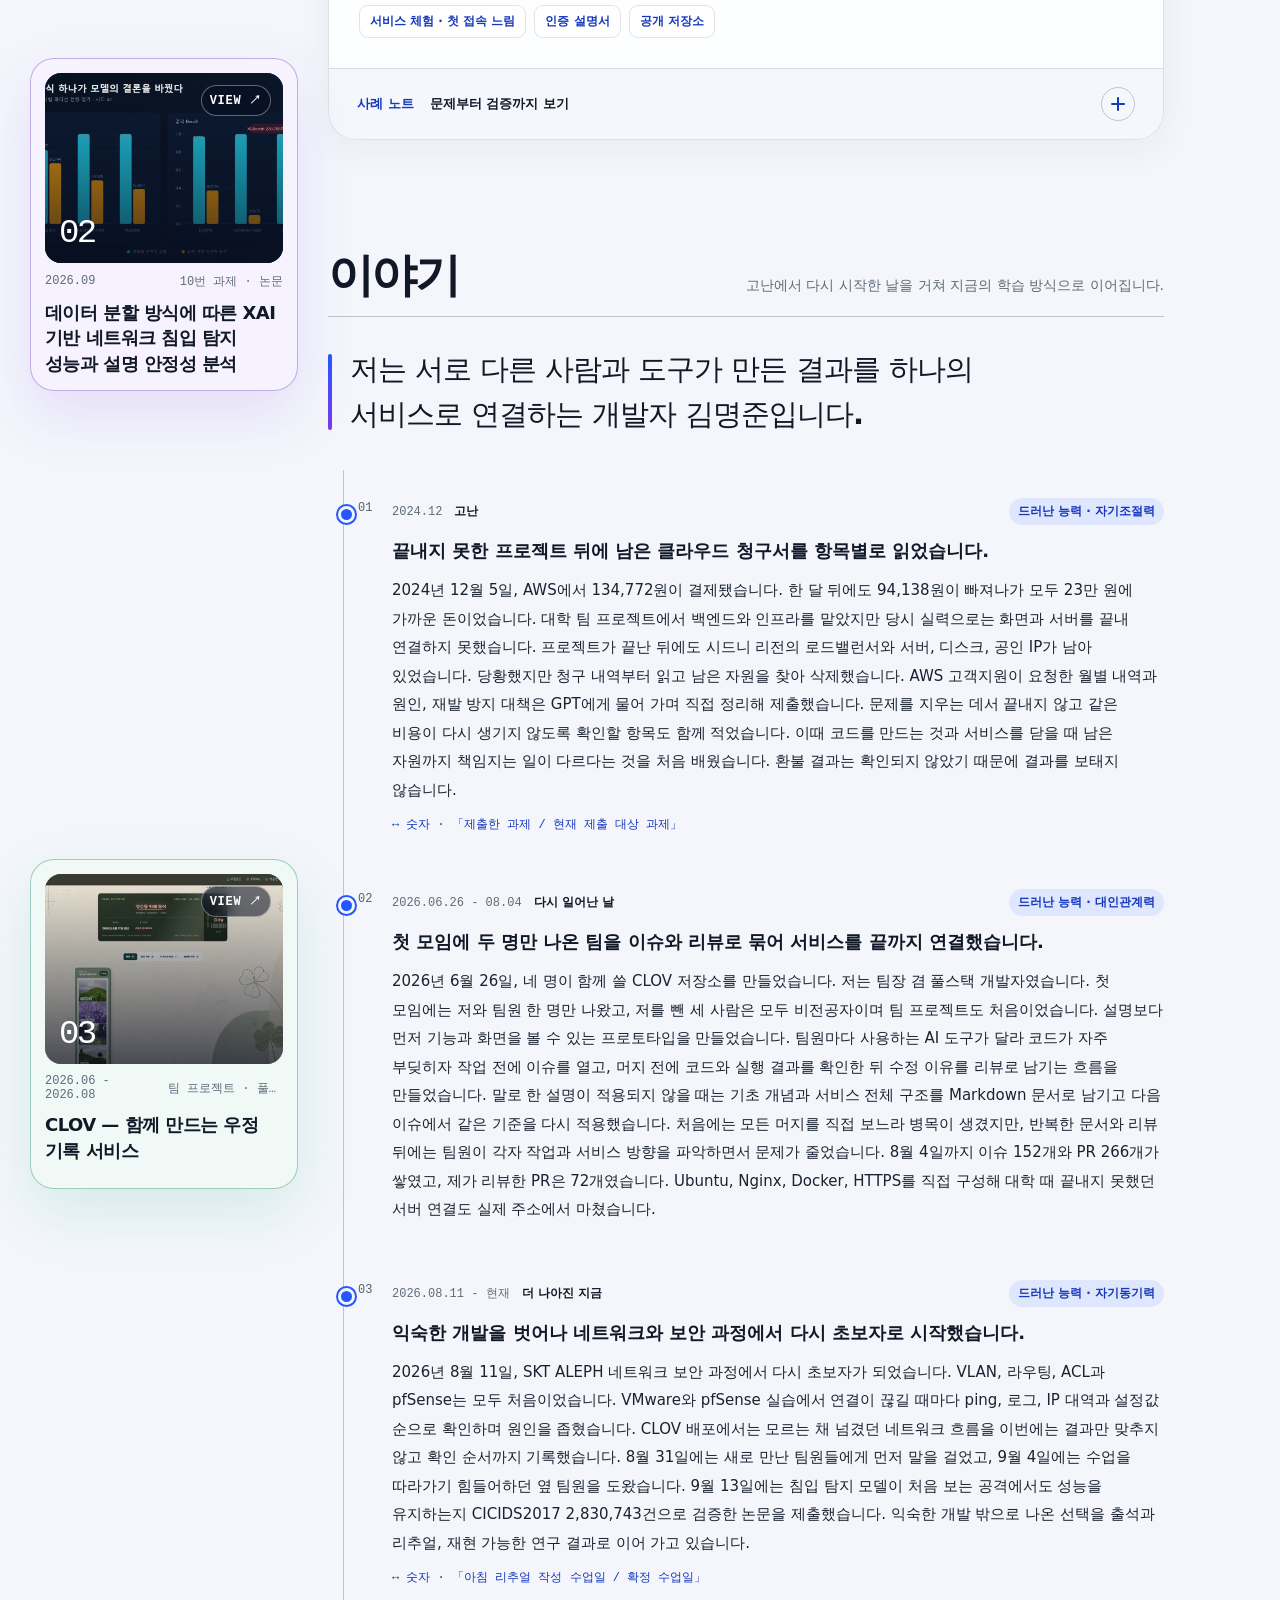
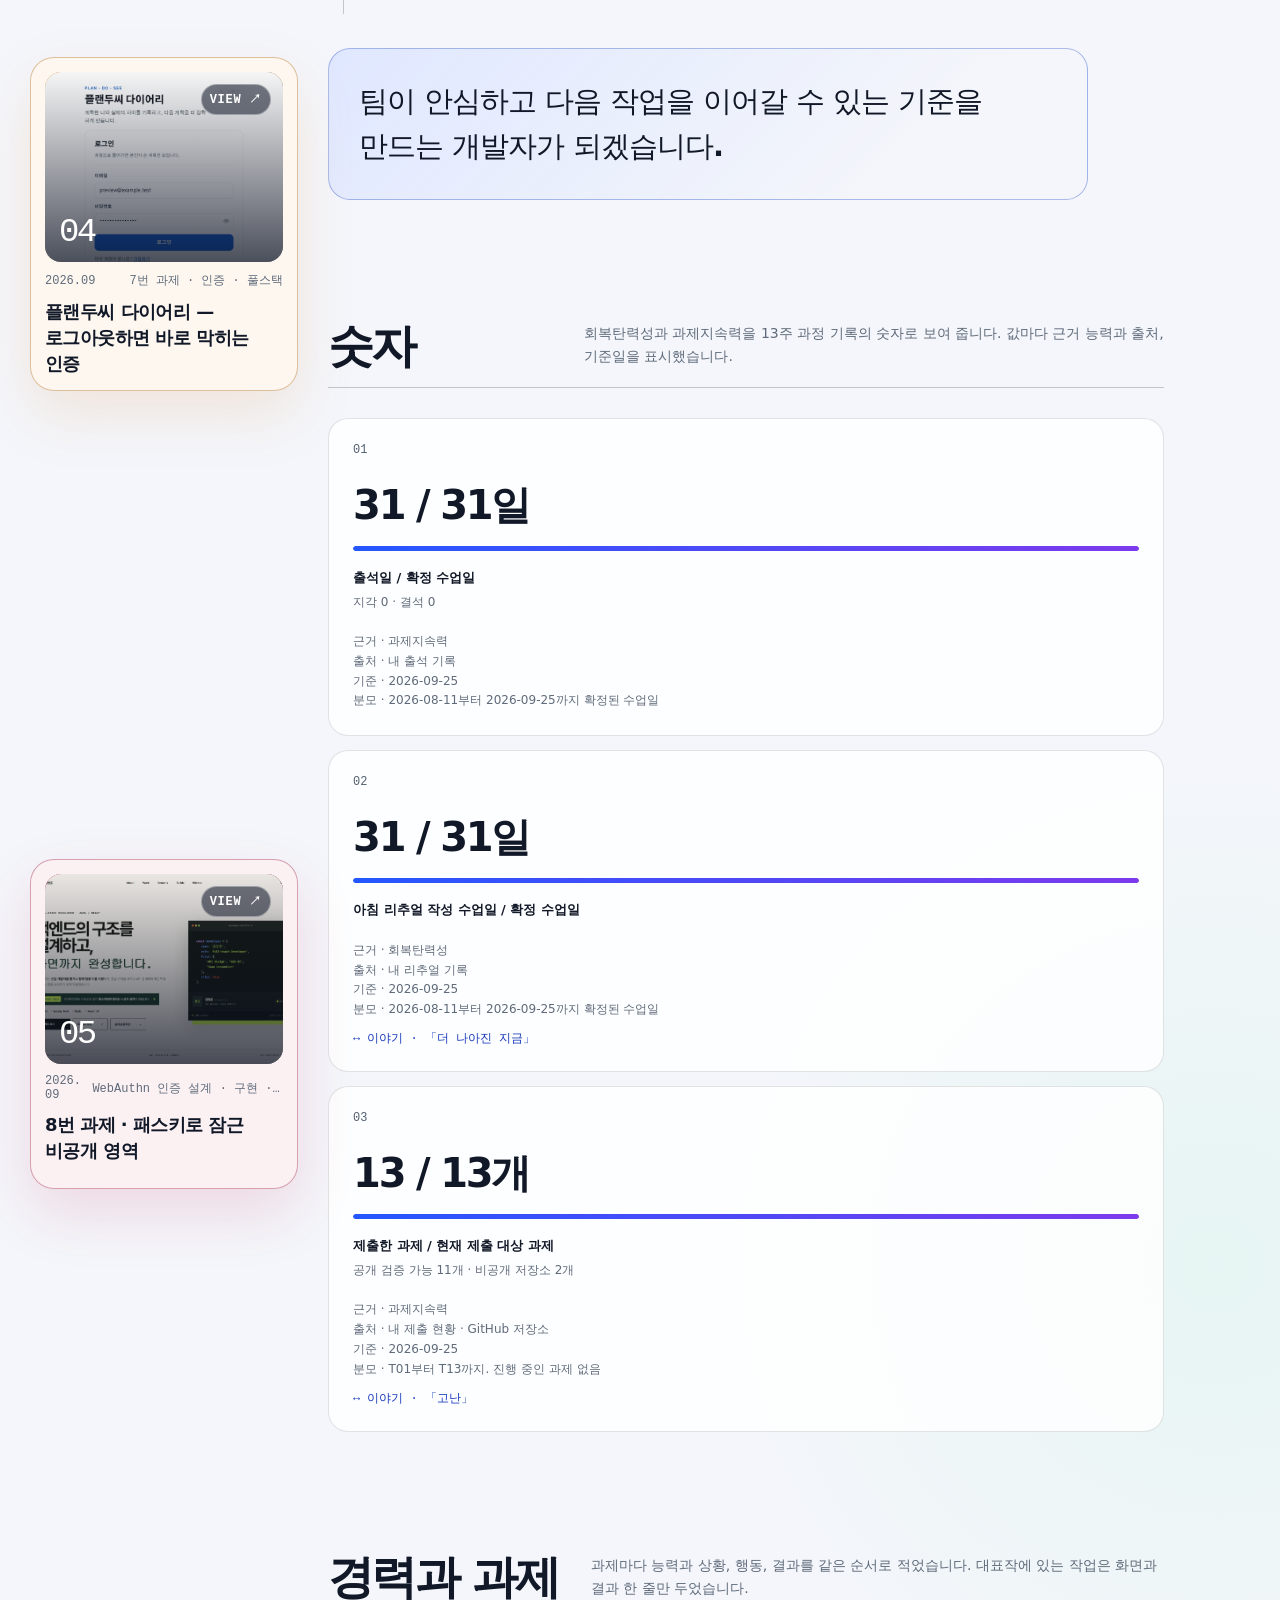
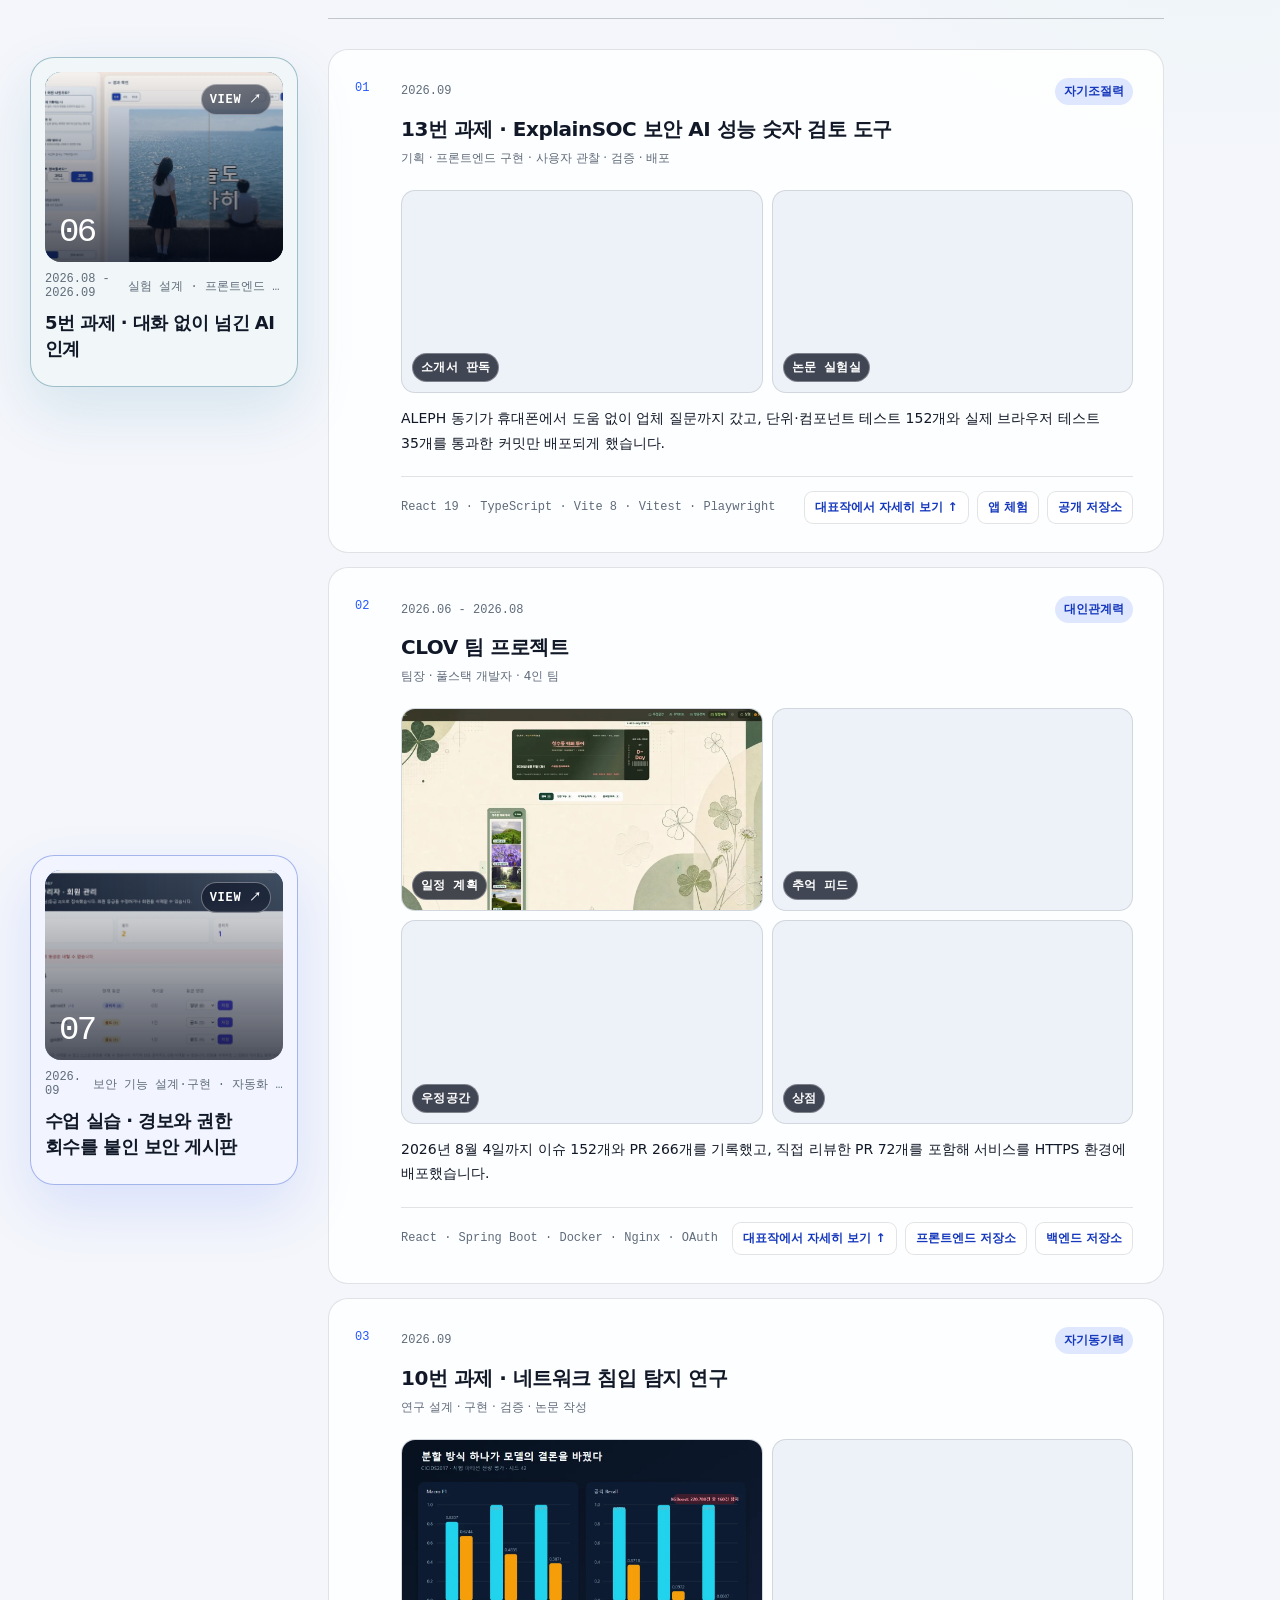
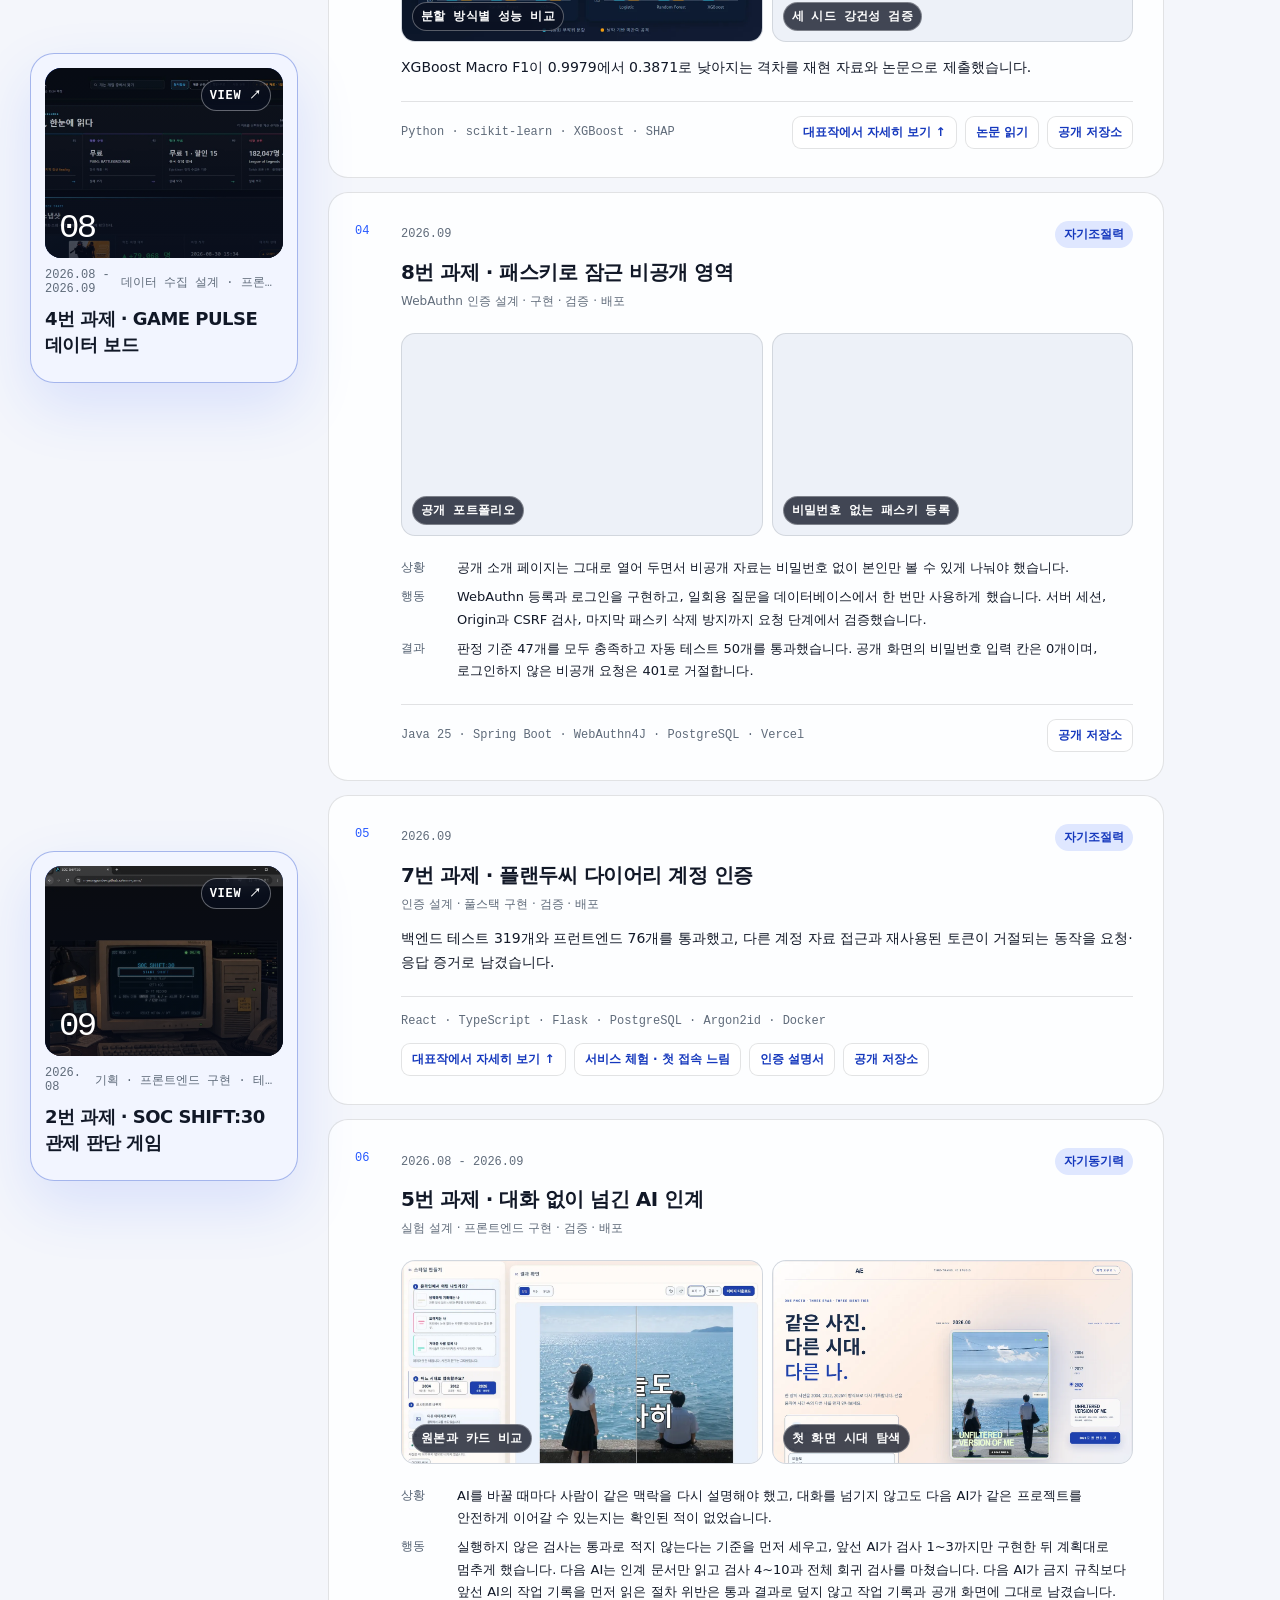
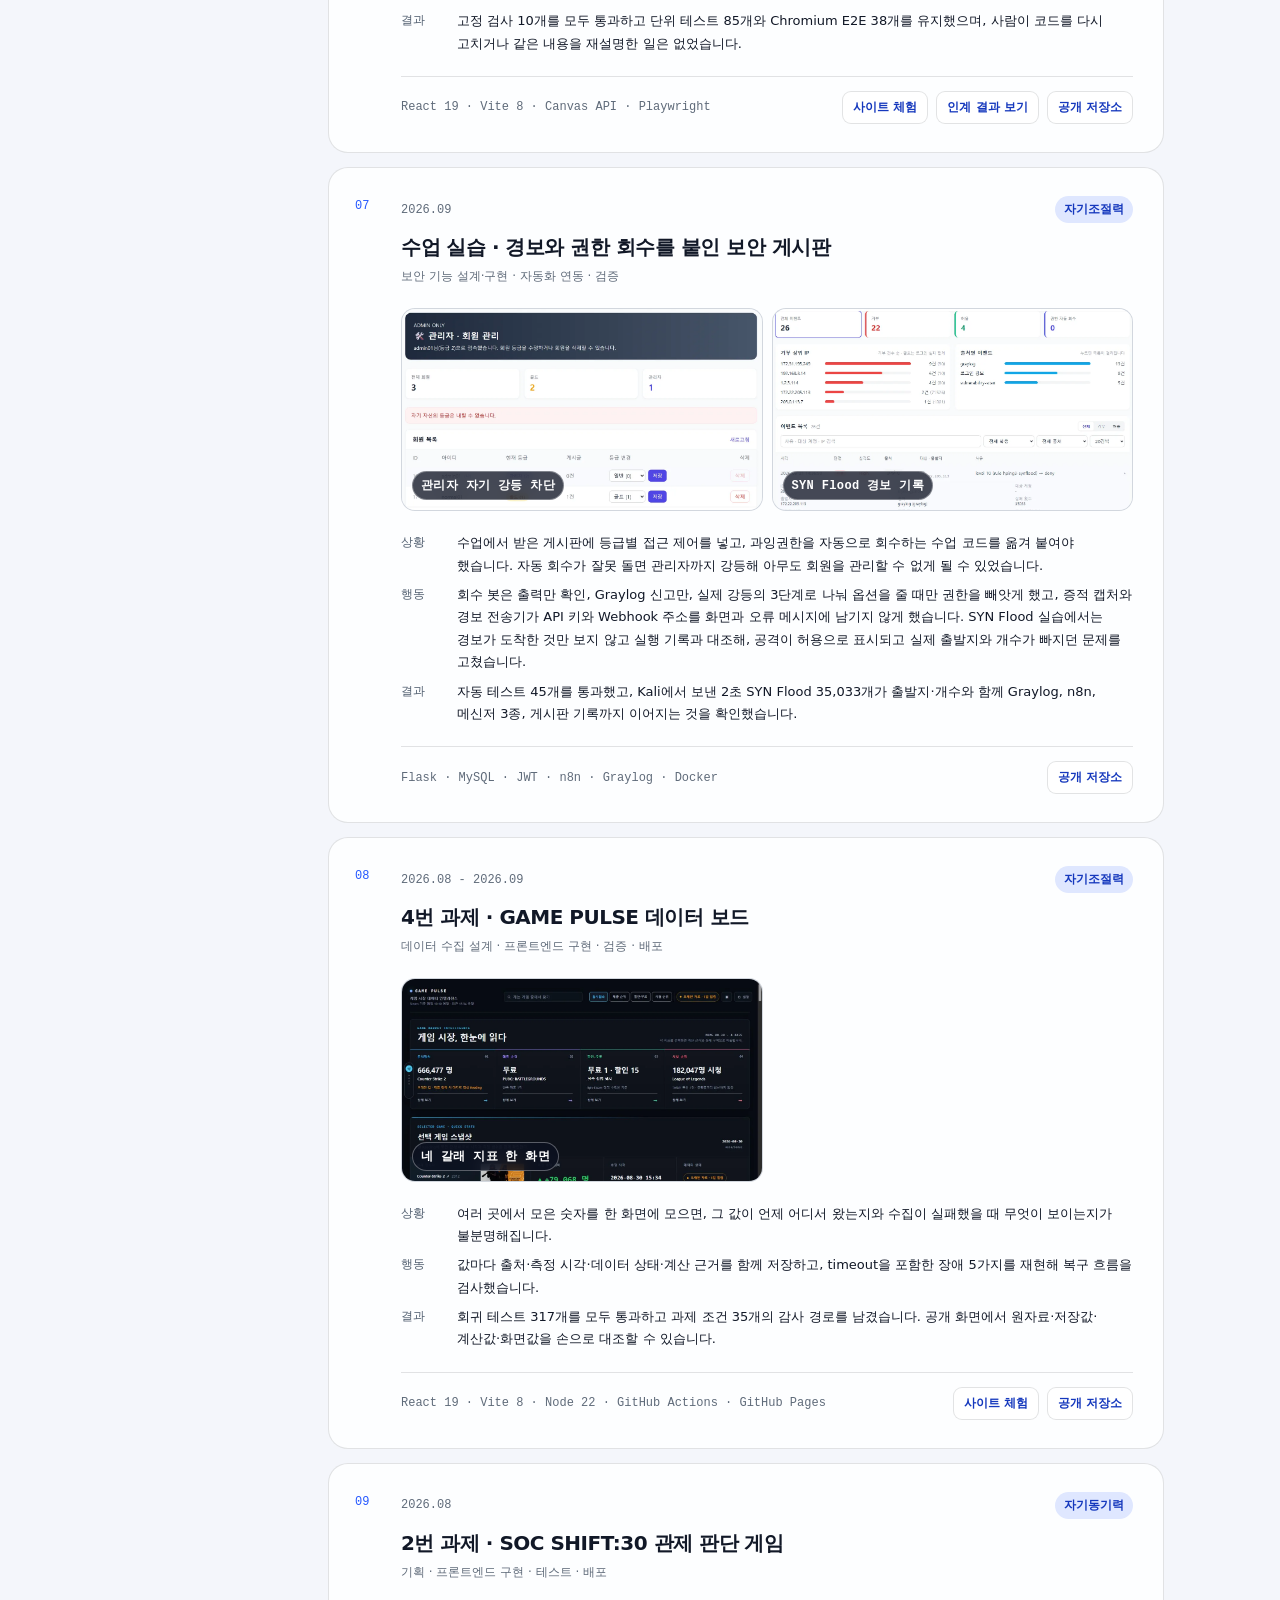
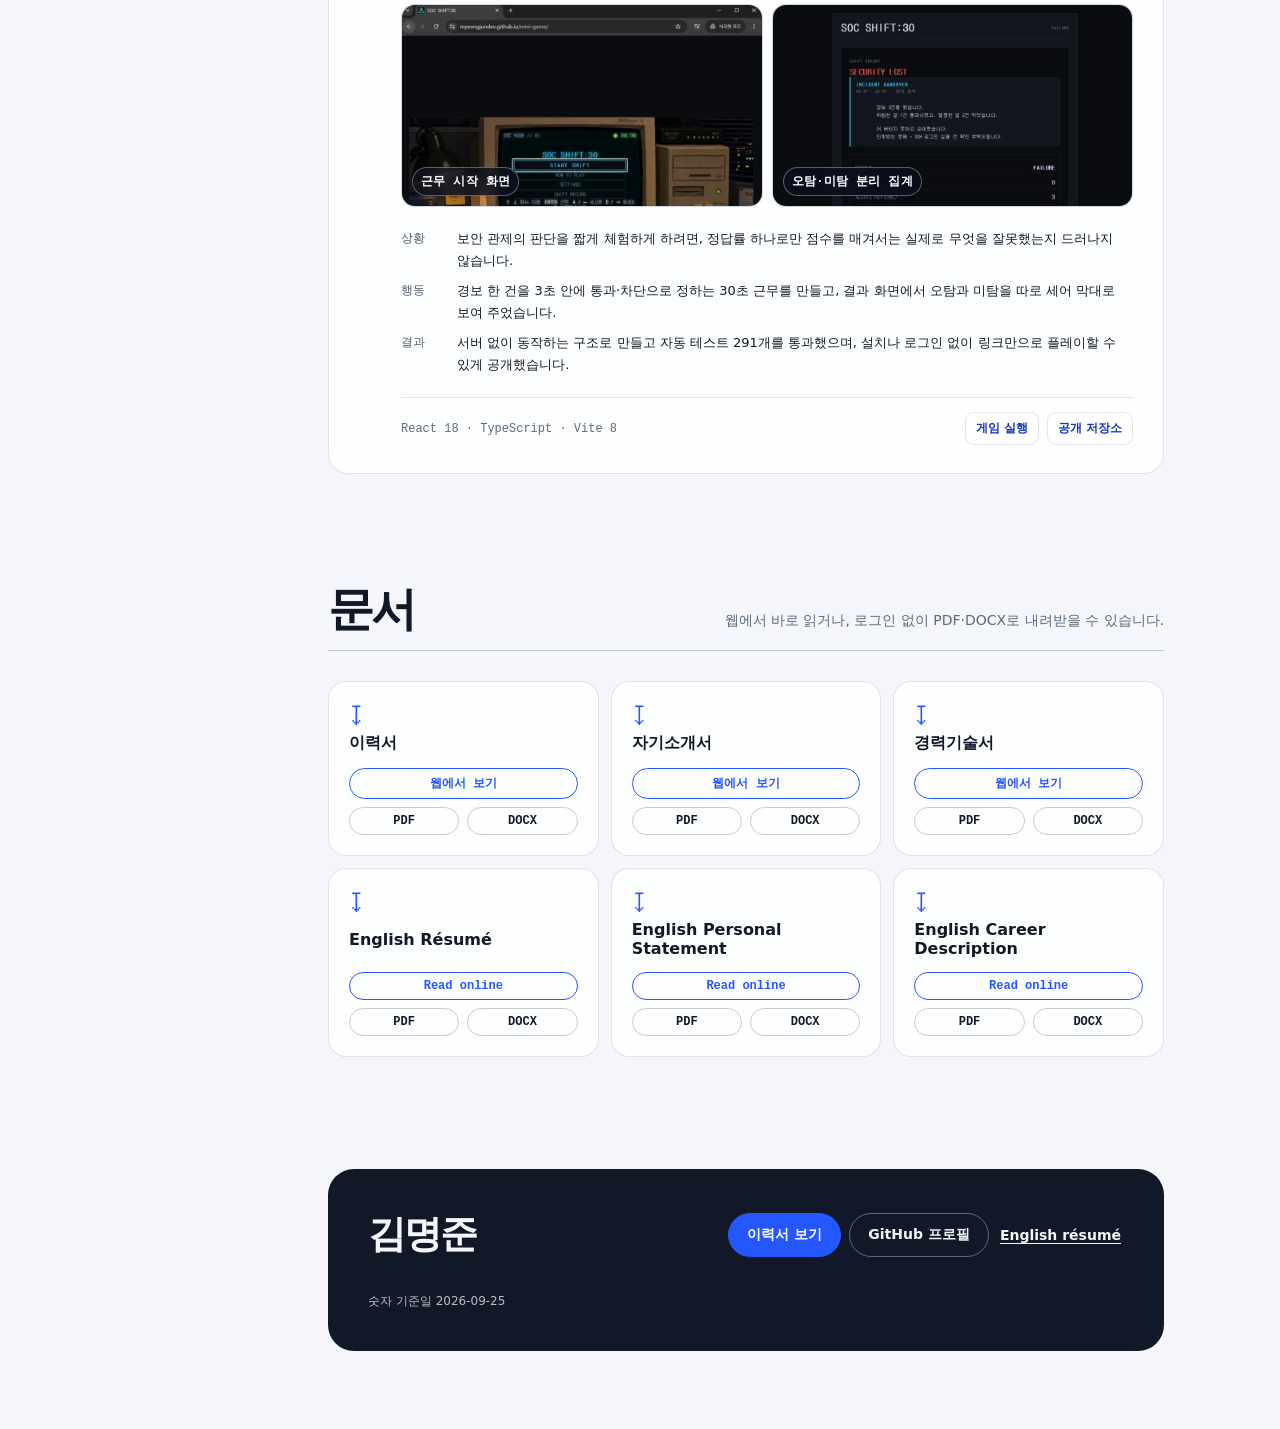
==== commit ab930fac: "revert: 왼쪽 작업 카드 더미를 되살린다 Co-Authored-By: Claude Opus 5.5 <noreply@anthropic.com>" ====
--- a/docs/index.html
+++ b/docs/index.html
@@ -19,8 +19,8 @@
   <meta name="twitter:card" content="summary_large_image">
   <link rel="canonical" href="https://myeongjundev.github.io/about/">
   <link rel="icon" href="favicon.svg" type="image/svg+xml">
-  <link rel="stylesheet" href="styles.css?v=cfe459ece263">
-  <script src="app.js?v=cfe459ece263" defer></script>
+  <link rel="stylesheet" href="styles.css?v=84d7a802947a">
+  <script src="app.js?v=84d7a802947a" defer></script>
 </head>
 <body>
   <a class="skip-link" href="#main-content">본문으로 바로 가기</a>
@@ -101,6 +101,97 @@
         <div><dt>연락</dt><dd><a href="https://github.com/myeongjundev">GitHub 프로필</a></dd></div>
       </dl>
     </aside>
+    <section class="build-reel" aria-labelledby="build-reel-title">
+      <div class="build-reel-head">
+        <p class="mono">SELECTED BUILDS</p>
+        <span class="mono">01—09</span>
+      </div>
+      <h2 id="build-reel-title">만들고 끝까지 확인한 작업</h2>
+      <p class="build-reel-intro">실제 화면과 결과가 남아 있는 작업을 골랐습니다.</p>
+      <div class="build-stack">
+        <a class="build-card" href="#work-t13-app" style="--stack-order: 0; --stack-top: 28px">
+          <span class="build-card-visual has-image" aria-hidden="true">
+            <img src="assets/t13-conclusion-v9.png" alt="" width="768" height="705" loading="lazy" decoding="async">
+            <span class="build-card-number">01</span>
+            <span class="build-card-mark">VIEW ↗</span>
+          </span>
+          <span class="build-card-meta mono"><span>2026.09</span><span>13번 과제 · 앱</span></span>
+          <strong>ExplainSOC — 성능표에 없는 질문</strong>
+        </a>
+        <a class="build-card" href="#work-t10-paper" style="--stack-order: 1; --stack-top: 53px">
+          <span class="build-card-visual has-image" aria-hidden="true">
+            <img src="assets/t10-performance-comparison.webp" alt="" width="1200" height="675" loading="lazy" decoding="async">
+            <span class="build-card-number">02</span>
+            <span class="build-card-mark">VIEW ↗</span>
+          </span>
+          <span class="build-card-meta mono"><span>2026.09</span><span>10번 과제 · 논문</span></span>
+          <strong>데이터 분할 방식에 따른 XAI 기반 네트워크 침입 탐지 성능과 설명 안정성 분석</strong>
+        </a>
+        <a class="build-card" href="#work-clov" style="--stack-order: 2; --stack-top: 78px">
+          <span class="build-card-visual has-image" aria-hidden="true">
+            <img src="assets/clov-promise.webp" alt="" width="1400" height="684" loading="lazy" decoding="async">
+            <span class="build-card-number">03</span>
+            <span class="build-card-mark">VIEW ↗</span>
+          </span>
+          <span class="build-card-meta mono"><span>2026.06 - 2026.08</span><span>팀 프로젝트 · 풀스택</span></span>
+          <strong>CLOV — 함께 만드는 우정 기록 서비스</strong>
+        </a>
+        <a class="build-card" href="#work-t07-auth" style="--stack-order: 3; --stack-top: 103px">
+          <span class="build-card-visual has-image" aria-hidden="true">
+            <img src="assets/t07-login.webp" alt="" width="1200" height="1133" loading="lazy" decoding="async">
+            <span class="build-card-number">04</span>
+            <span class="build-card-mark">VIEW ↗</span>
+          </span>
+          <span class="build-card-meta mono"><span>2026.09</span><span>7번 과제 · 인증 · 풀스택</span></span>
+          <strong>플랜두씨 다이어리 — 로그아웃하면 바로 막히는 인증</strong>
+        </a>
+        <a class="build-card" href="#experience-third-project" style="--stack-order: 4; --stack-top: 128px">
+          <span class="build-card-visual has-image" aria-hidden="true">
+            <img src="assets/t08-public-first-screen.webp" alt="" width="1280" height="860" loading="lazy" decoding="async">
+            <span class="build-card-number">05</span>
+            <span class="build-card-mark">VIEW ↗</span>
+          </span>
+          <span class="build-card-meta mono"><span>2026.09</span><span>WebAuthn 인증 설계 · 구현 · 검증 · 배포</span></span>
+          <strong>8번 과제 · 패스키로 잠근 비공개 영역</strong>
+        </a>
+        <a class="build-card" href="#experience-t05-ai-handoff" style="--stack-order: 5; --stack-top: 153px">
+          <span class="build-card-visual has-image" aria-hidden="true">
+            <img src="assets/t05-studio.webp" alt="" width="1200" height="767" loading="lazy" decoding="async">
+            <span class="build-card-number">06</span>
+            <span class="build-card-mark">VIEW ↗</span>
+          </span>
+          <span class="build-card-meta mono"><span>2026.08 - 2026.09</span><span>실험 설계 · 프론트엔드 구현 · 검증 · 배포</span></span>
+          <strong>5번 과제 · 대화 없이 넘긴 AI 인계</strong>
+        </a>
+        <a class="build-card" href="#experience-flask-board" style="--stack-order: 6; --stack-top: 178px">
+          <span class="build-card-visual has-image" aria-hidden="true">
+            <img src="assets/fb-self-demote-blocked.webp" alt="" width="1200" height="780" loading="lazy" decoding="async">
+            <span class="build-card-number">07</span>
+            <span class="build-card-mark">VIEW ↗</span>
+          </span>
+          <span class="build-card-meta mono"><span>2026.09</span><span>보안 기능 설계·구현 · 자동화 연동 · 검증</span></span>
+          <strong>수업 실습 · 경보와 권한 회수를 붙인 보안 게시판</strong>
+        </a>
+        <a class="build-card" href="#experience-t04-info-board" style="--stack-order: 7; --stack-top: 203px">
+          <span class="build-card-visual has-image" aria-hidden="true">
+            <img src="assets/t04-overview.webp" alt="" width="1265" height="712" loading="lazy" decoding="async">
+            <span class="build-card-number">08</span>
+            <span class="build-card-mark">VIEW ↗</span>
+          </span>
+          <span class="build-card-meta mono"><span>2026.08 - 2026.09</span><span>데이터 수집 설계 · 프론트엔드 구현 · 검증 · 배포</span></span>
+          <strong>4번 과제 · GAME PULSE 데이터 보드</strong>
+        </a>
+        <a class="build-card" href="#experience-t02-mini-game" style="--stack-order: 8; --stack-top: 228px">
+          <span class="build-card-visual has-image" aria-hidden="true">
+            <img src="assets/t02-lobby.webp" alt="" width="900" height="935" loading="lazy" decoding="async">
+            <span class="build-card-number">09</span>
+            <span class="build-card-mark">VIEW ↗</span>
+          </span>
+          <span class="build-card-meta mono"><span>2026.08</span><span>기획 · 프론트엔드 구현 · 테스트 · 배포</span></span>
+          <strong>2번 과제 · SOC SHIFT:30 관제 판단 게임</strong>
+        </a>
+      </div>
+    </section>
     </div>
     <main id="main-content" class="content">
       <section id="work">
--- a/docs/styles.css
+++ b/docs/styles.css
@@ -221,6 +221,164 @@
 .side.is-pointer-active::before { opacity: 1; }
 .side > * { position: relative; z-index: 1; }
 
+.build-reel {
+  display: flex;
+  min-height: 0;
+  margin-top: 42px;
+  padding: 0 6px;
+  flex: 1;
+  flex-direction: column;
+}
+
+.build-reel-head {
+  display: flex;
+  align-items: center;
+  justify-content: space-between;
+  padding-top: 18px;
+  border-top: 1px solid var(--line-strong);
+  color: var(--accent-strong);
+}
+
+.build-reel h2 {
+  max-width: 310px;
+  margin: 18px 0 0;
+  font-size: clamp(23px, 2.5vw, 30px);
+  font-weight: 680;
+  letter-spacing: -0.045em;
+  line-height: 1.28;
+}
+
+.build-reel-intro {
+  max-width: 290px;
+  margin-top: 10px;
+  color: var(--muted);
+  font-size: 13px;
+  line-height: 1.7;
+}
+
+.build-stack {
+  display: flex;
+  min-height: calc(100% - 150px);
+  padding-top: 28px;
+  padding-bottom: 40px;
+  flex: 1;
+  flex-direction: column;
+  /* 카드 사이는 margin이 아니라 gap으로 벌린다. margin은 sticky가 멈추는 자리를 함께
+     끌어올려, 맨 아래에서 가운데 카드 여럿이 같은 높이에 겹쳐 섰다. */
+  gap: clamp(300px, 52vh, 520px);
+}
+
+.build-card {
+  --card-accent: #2457ff;
+  position: sticky;
+  top: var(--stack-top);
+  z-index: calc(10 + var(--stack-order));
+  display: flex;
+  min-height: 330px;
+  padding: 14px;
+  flex-direction: column;
+  gap: 10px;
+  overflow: hidden;
+  border: 1px solid color-mix(in srgb, var(--card-accent) 28%, var(--line));
+  border-radius: 24px;
+  background: color-mix(in srgb, var(--surface-solid) 94%, var(--card-accent) 6%);
+  box-shadow: 0 24px 60px color-mix(in srgb, var(--card-accent) 13%, transparent);
+  color: var(--ink);
+  text-decoration: none;
+  transition: border-color 220ms ease, box-shadow 220ms ease, transform 220ms ease;
+}
+
+.build-card:nth-child(2) { --card-accent: #7c3aed; }
+.build-card:nth-child(3) { --card-accent: #0f9f74; }
+.build-card:nth-child(4) { --card-accent: #d97706; }
+.build-card:nth-child(5) { --card-accent: #be123c; }
+.build-card:nth-child(6) { --card-accent: #0e7490; }
+
+.build-card:hover {
+  border-color: color-mix(in srgb, var(--card-accent) 62%, var(--line));
+  box-shadow: 0 30px 72px color-mix(in srgb, var(--card-accent) 20%, transparent);
+  transform: translateY(-4px);
+}
+
+.build-card-visual {
+  position: relative;
+  display: block;
+  height: 190px;
+  overflow: hidden;
+  border-radius: 16px;
+  background:
+    radial-gradient(circle at 76% 18%, rgba(255, 255, 255, 0.34), transparent 28%),
+    linear-gradient(145deg, var(--card-accent), #101828);
+}
+
+.build-card-visual::after {
+  position: absolute;
+  inset: 0;
+  background: linear-gradient(180deg, rgba(6, 12, 28, 0.04), rgba(6, 12, 28, 0.72));
+  content: '';
+}
+
+.build-card-visual img {
+  width: 100%;
+  height: 100%;
+  object-fit: cover;
+  object-position: top center;
+  transition: transform 500ms cubic-bezier(.2, .8, .2, 1);
+}
+
+.build-card:hover .build-card-visual img { transform: scale(1.055); }
+
+.build-card-number,
+.build-card-mark {
+  position: absolute;
+  z-index: 1;
+  color: #fff;
+  font-family: var(--mono);
+}
+
+.build-card-number {
+  left: 14px;
+  bottom: 11px;
+  font-size: 34px;
+  font-weight: 500;
+  letter-spacing: -0.08em;
+}
+
+.build-card-mark {
+  right: 12px;
+  top: 12px;
+  padding: 6px 8px;
+  border: 1px solid rgba(255, 255, 255, 0.36);
+  border-radius: 999px;
+  background: rgba(8, 15, 34, 0.54);
+  font-size: 12px;
+  font-weight: 600;
+  letter-spacing: 0.06em;
+  backdrop-filter: blur(8px);
+}
+
+.build-card-meta {
+  display: flex;
+  min-width: 0;
+  align-items: center;
+  justify-content: space-between;
+  gap: 10px;
+  color: var(--muted);
+}
+
+.build-card-meta span:last-child {
+  overflow: hidden;
+  text-overflow: ellipsis;
+  white-space: nowrap;
+}
+
+.build-card strong {
+  display: block;
+  font-size: 18px;
+  letter-spacing: -0.03em;
+  line-height: 1.42;
+}
+
 .content {
   display: flex;
   min-width: 0;
@@ -1040,6 +1198,7 @@
   /* 하단 고정 바는 프로필 카드(.side, isolation: isolate) 안에 있어 카드의 쌓임 순서를 따른다.
      카드 열을 본문보다 위에 두어야 뒤에 오는 본문 글자가 바 위로 그려지지 않는다. */
   .side-column { z-index: 20; width: 100%; }
+  .build-reel { display: none; }
 
 
   .side {
@@ -1187,7 +1346,7 @@
 
 @media print {
   body { background: #fff; color: #111; }
-  body::before, .scroll-progress, .theme-toggle, .entrances, .draft-banner, .work-case { display: none; }
+  body::before, .scroll-progress, .theme-toggle, .entrances, .draft-banner, .build-reel, .work-case { display: none; }
   .layout { display: block; max-width: none; padding: 0; }
   .side { position: static; max-height: none; margin-bottom: 28px; box-shadow: none; }
   .content { gap: 48px; padding: 0; }
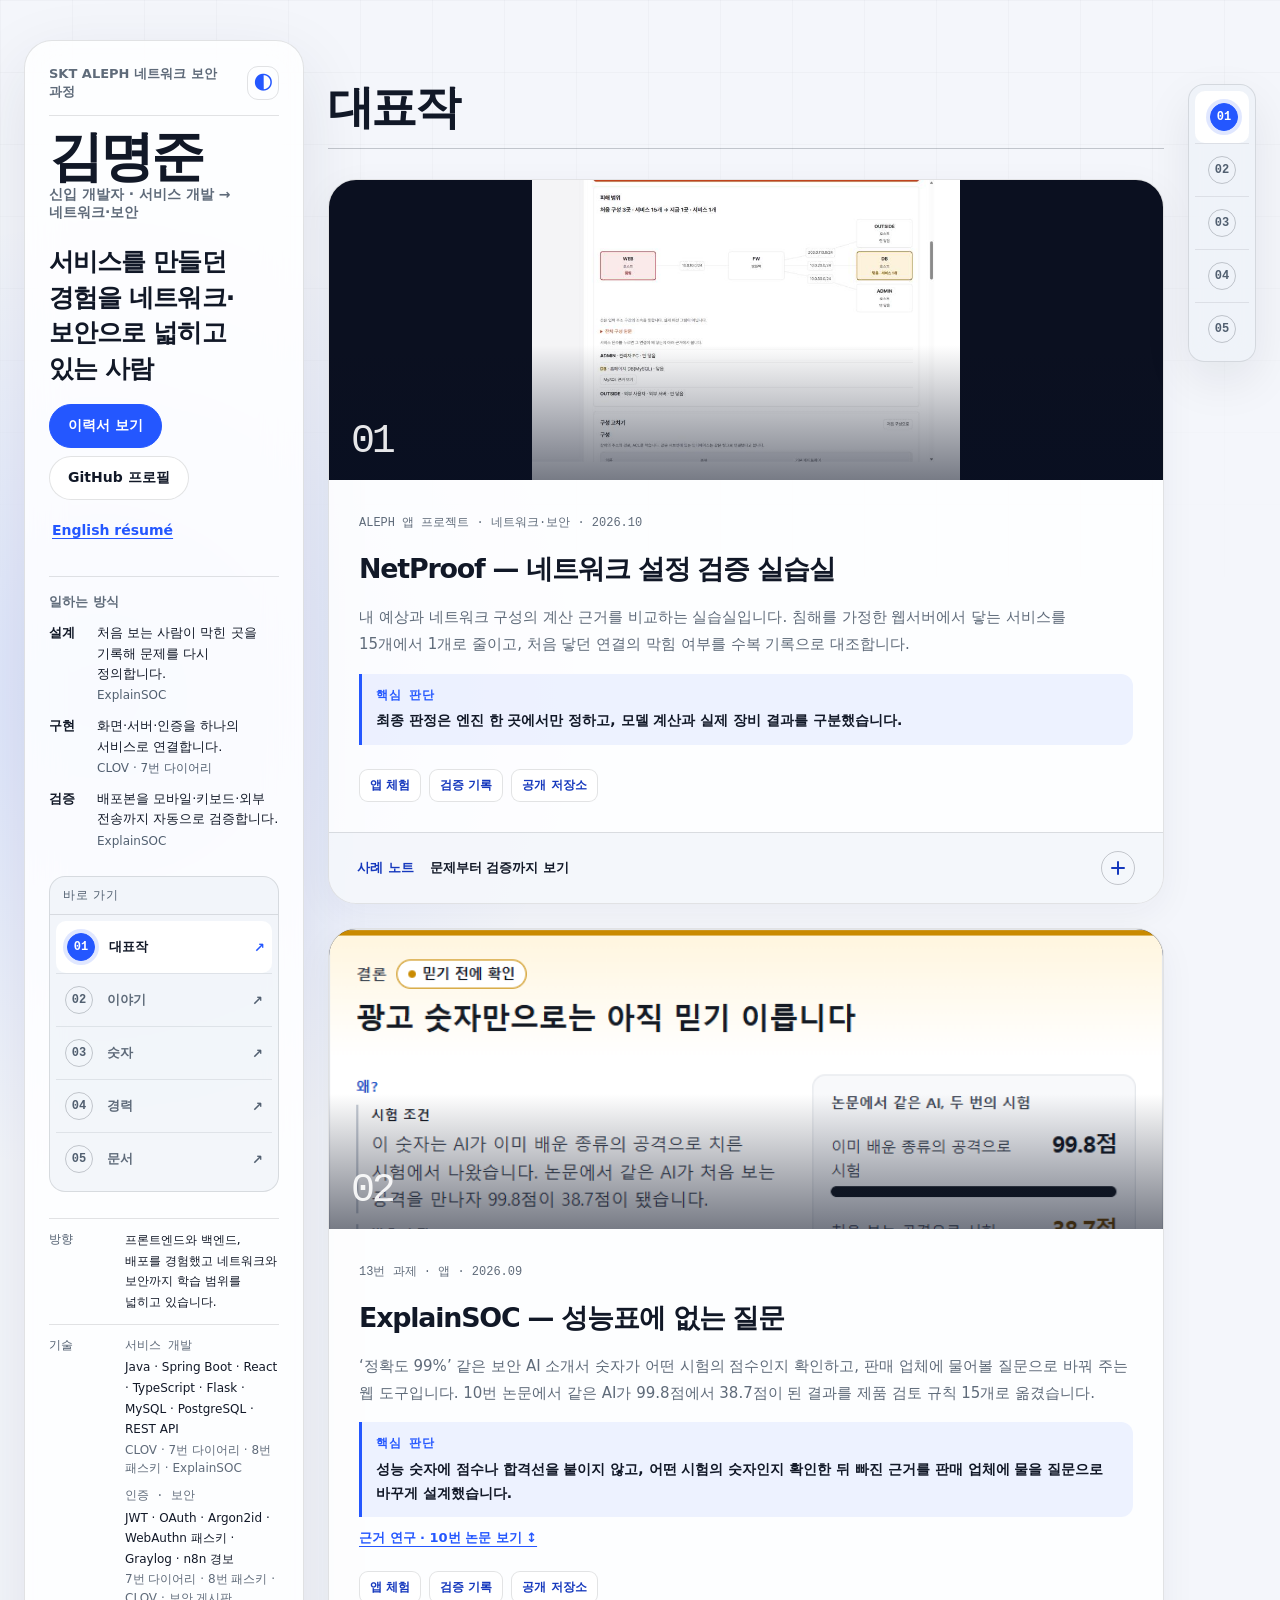
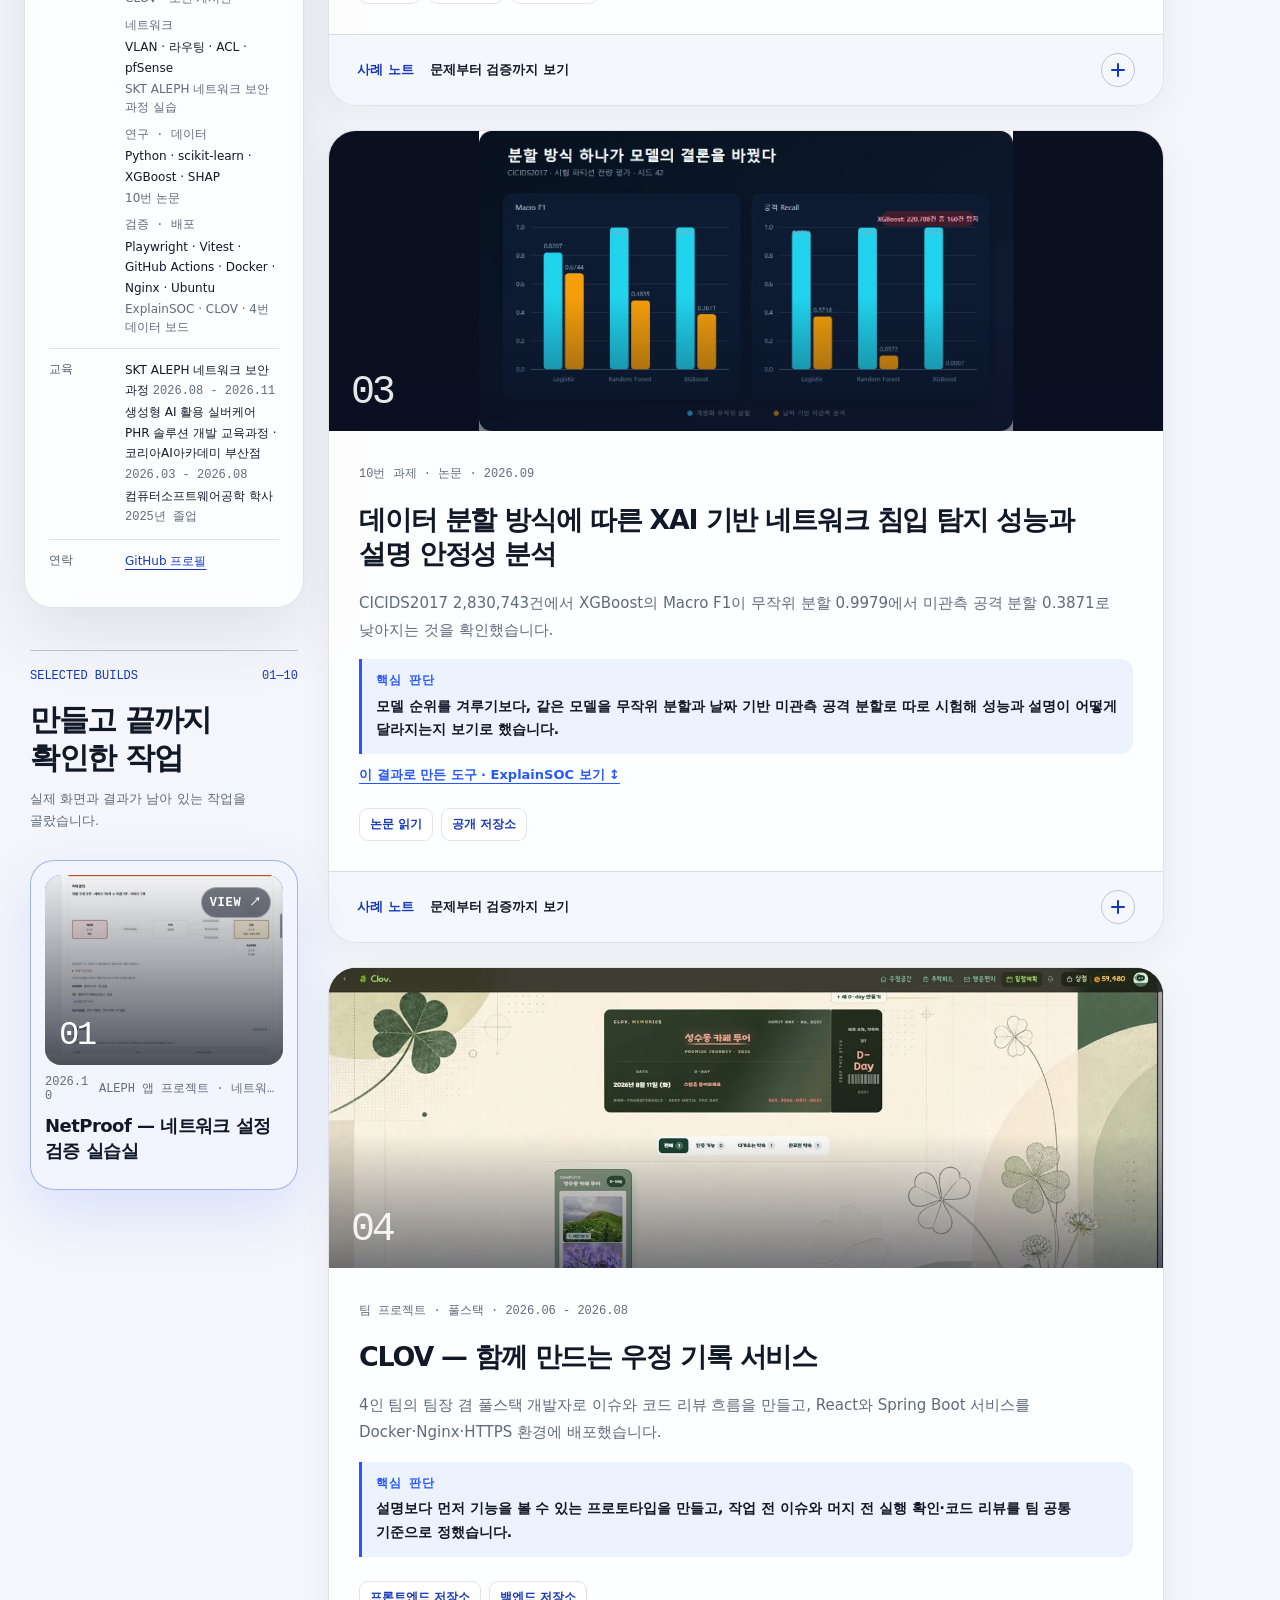
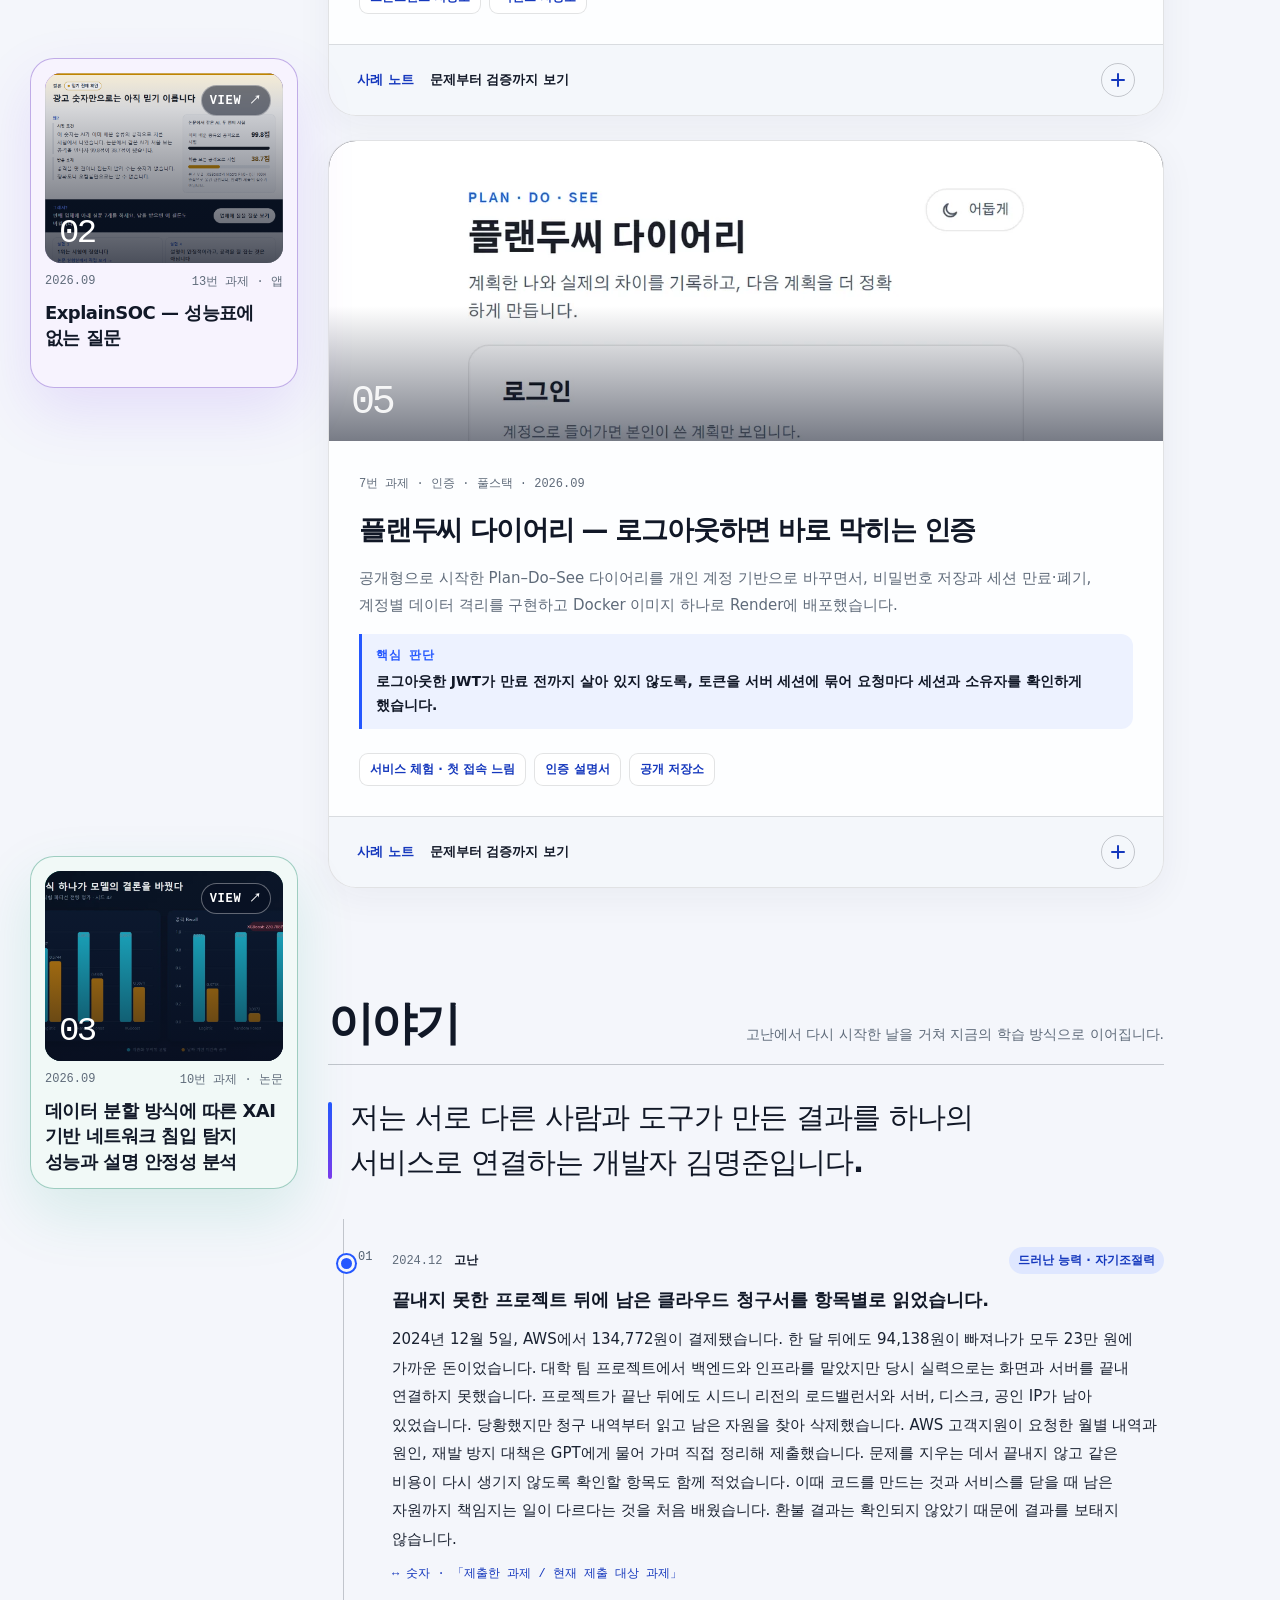
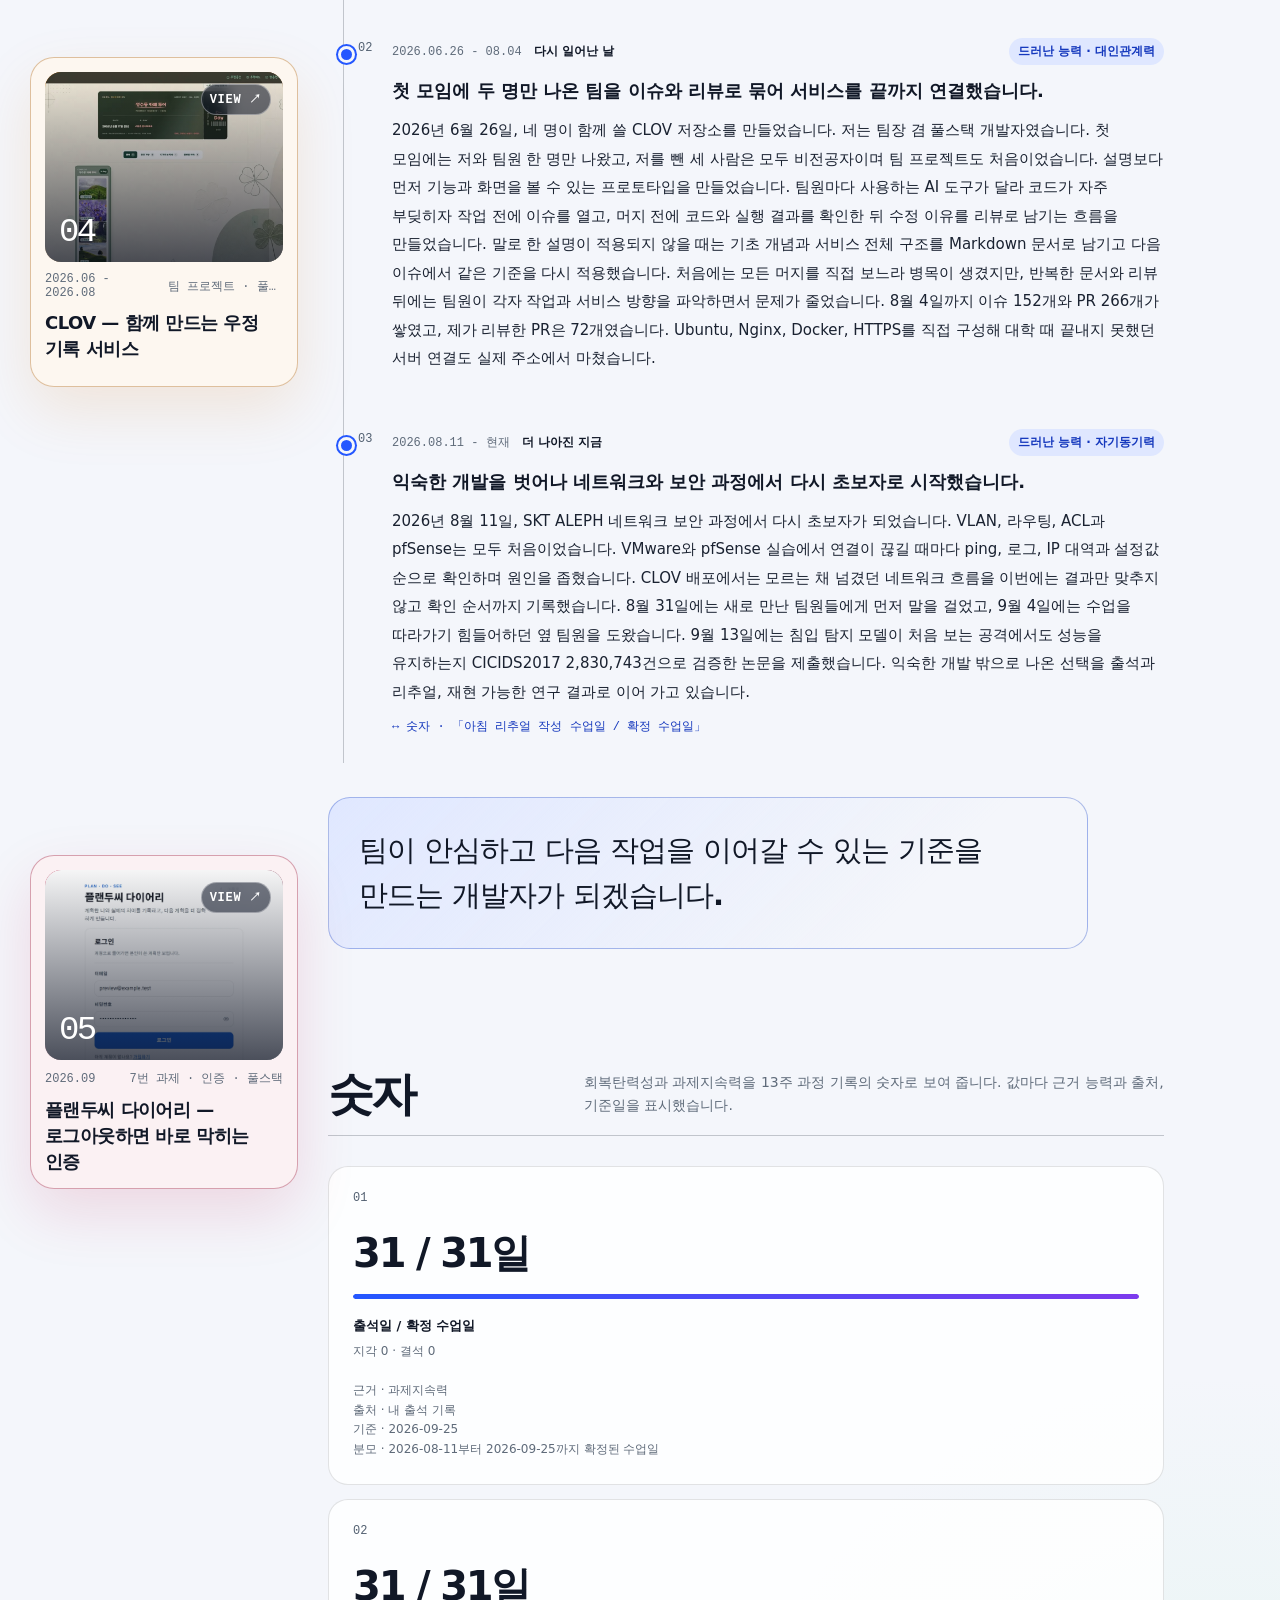
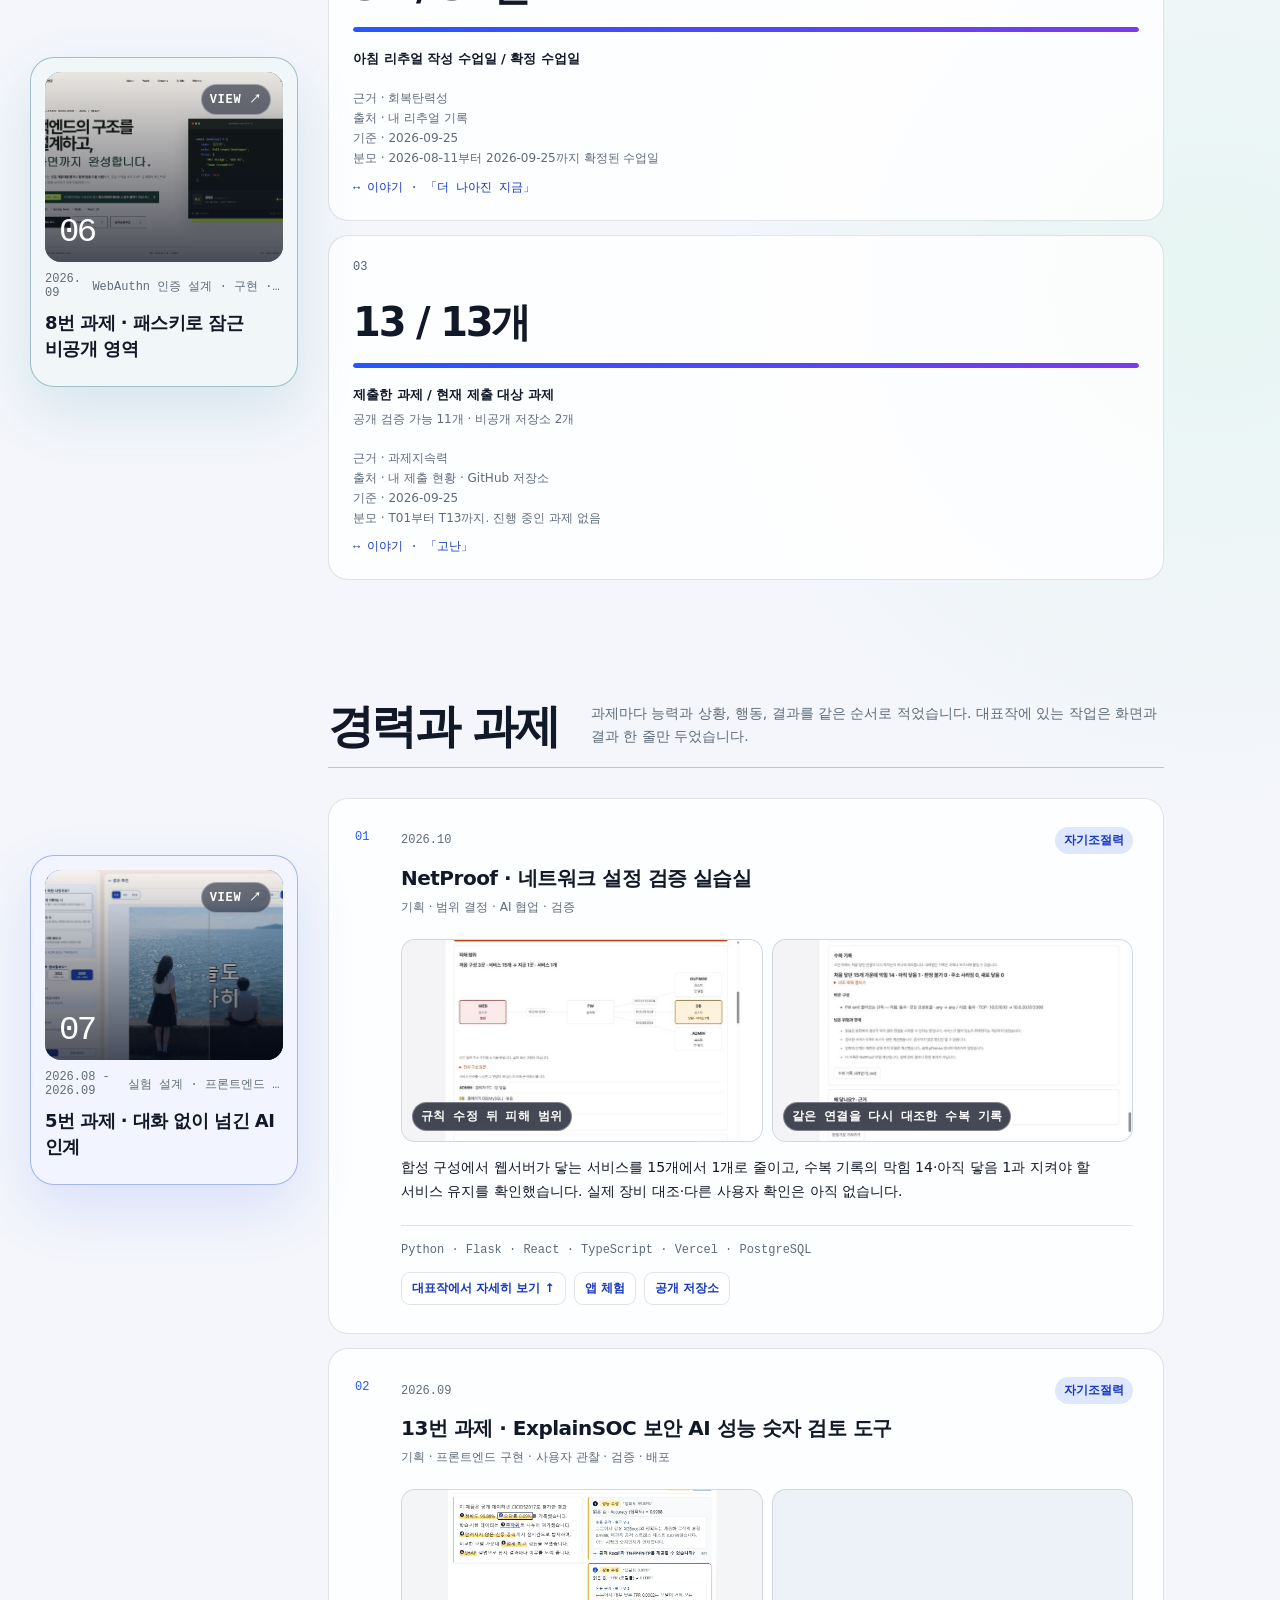
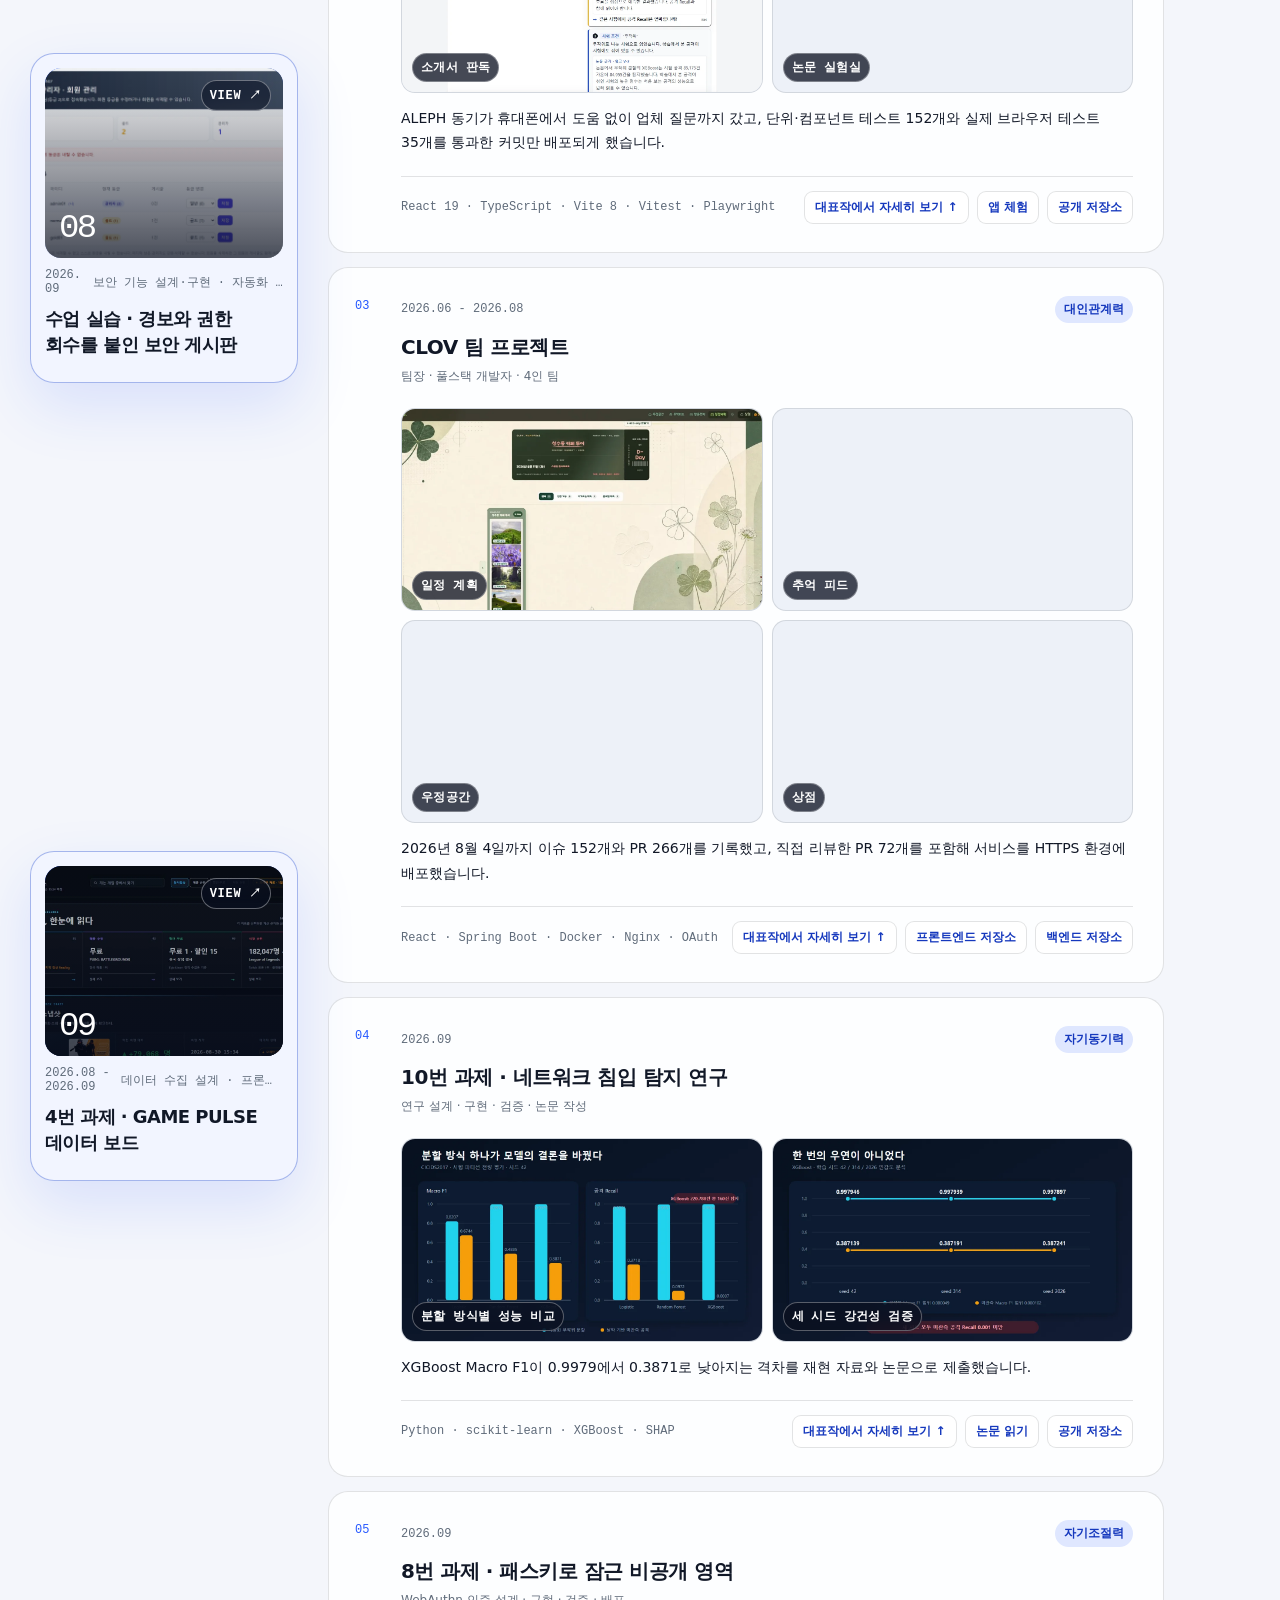
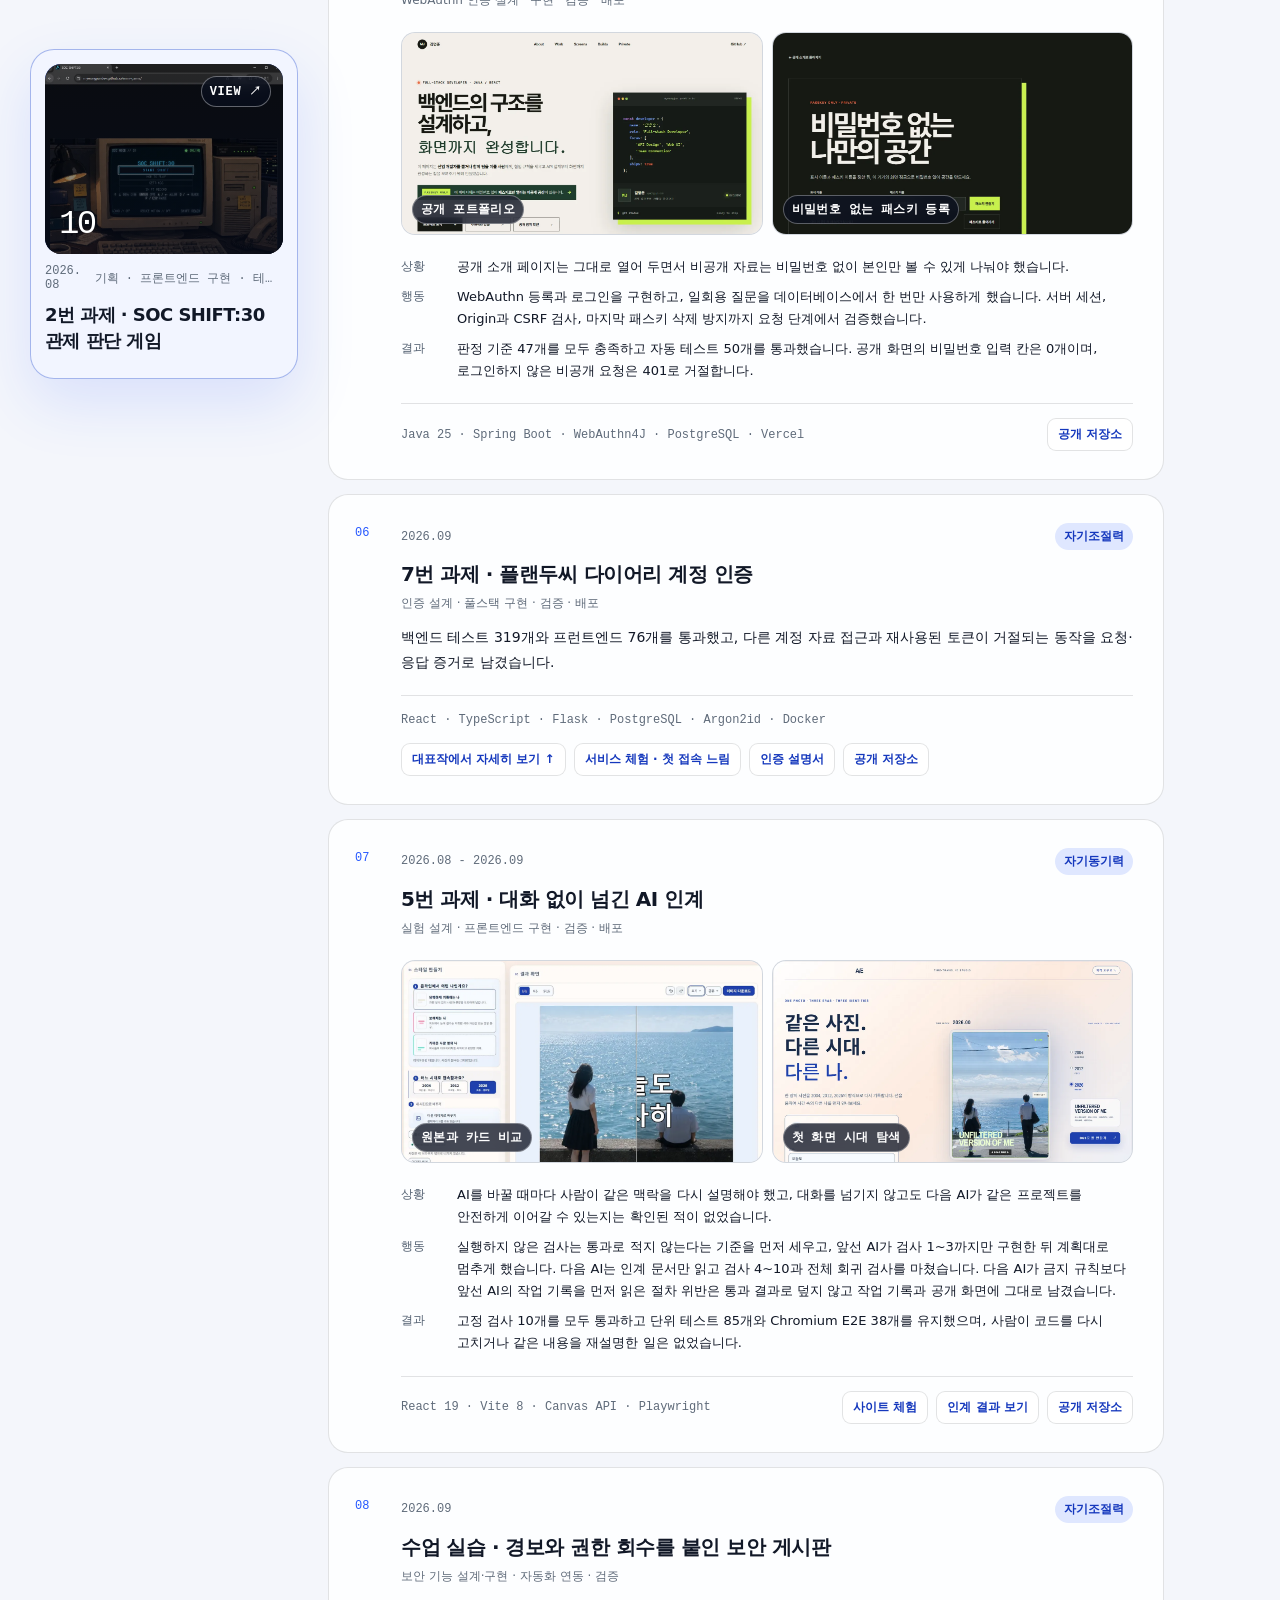
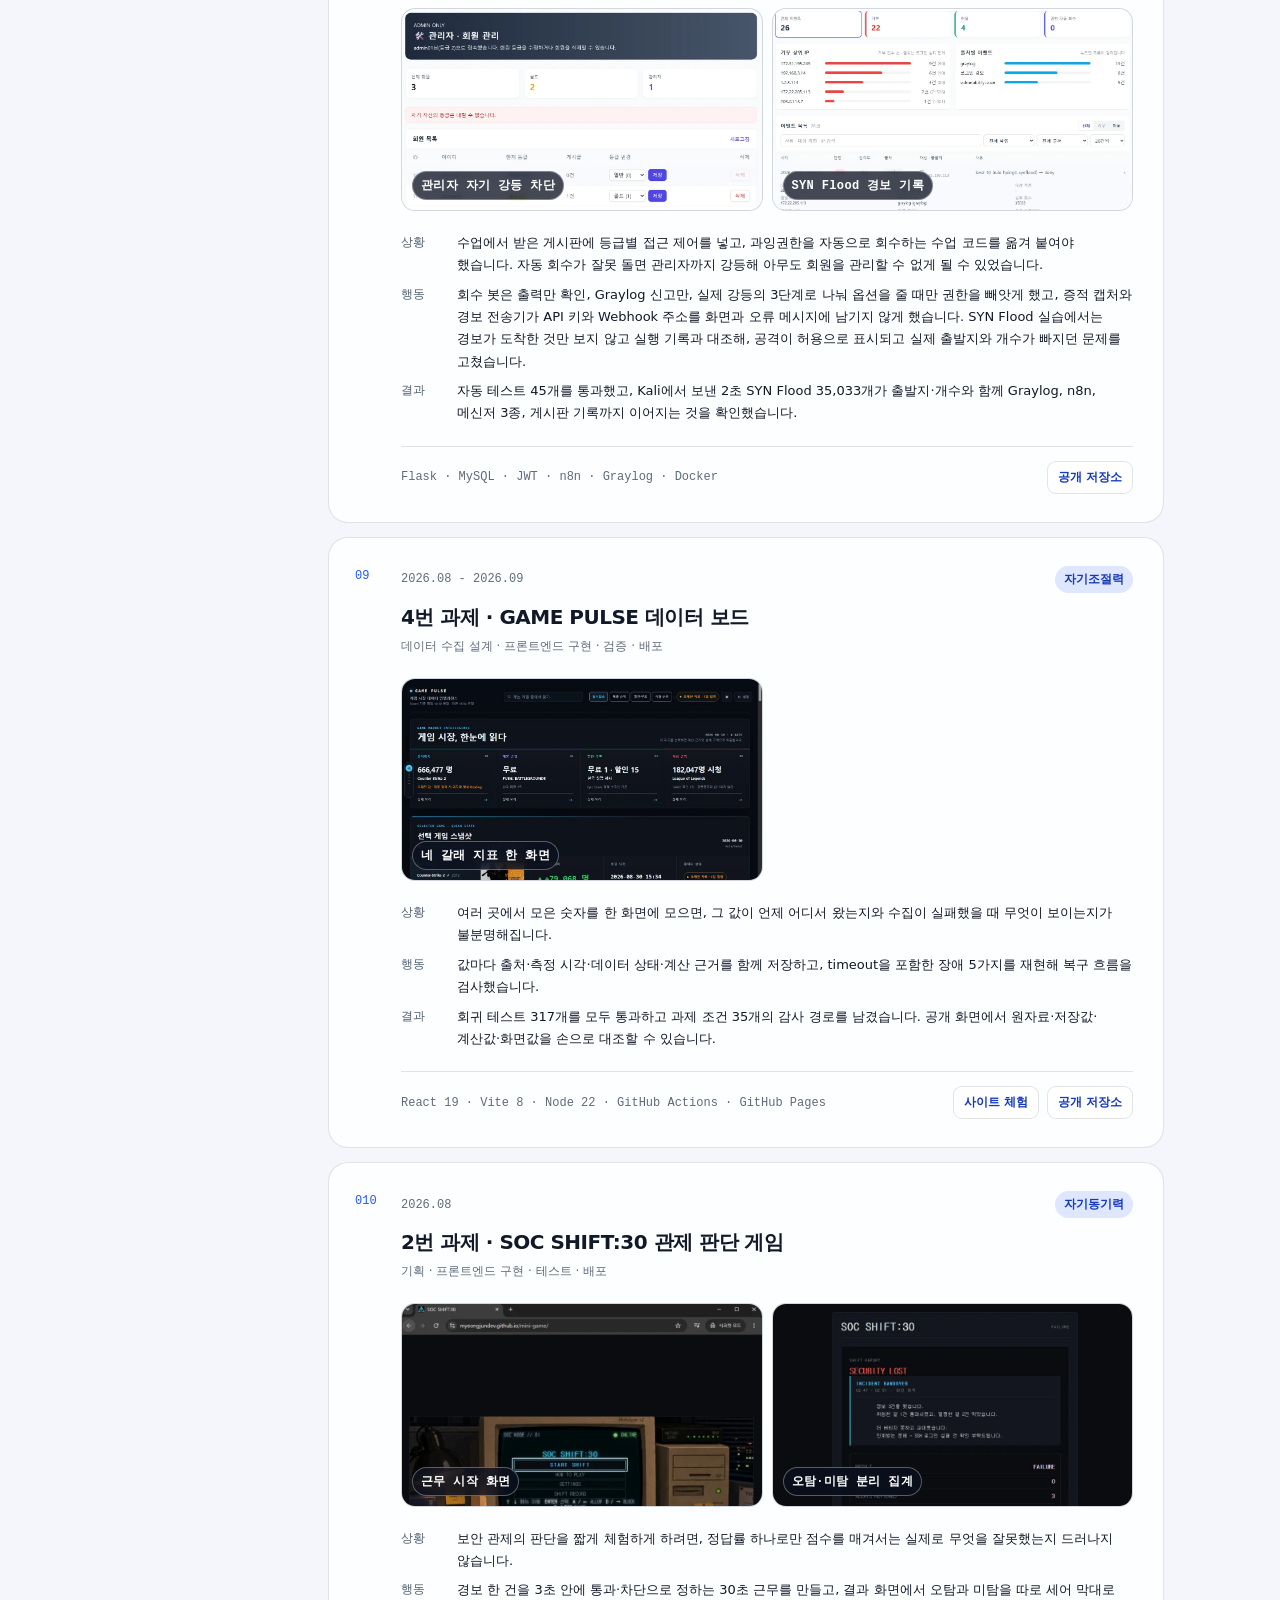
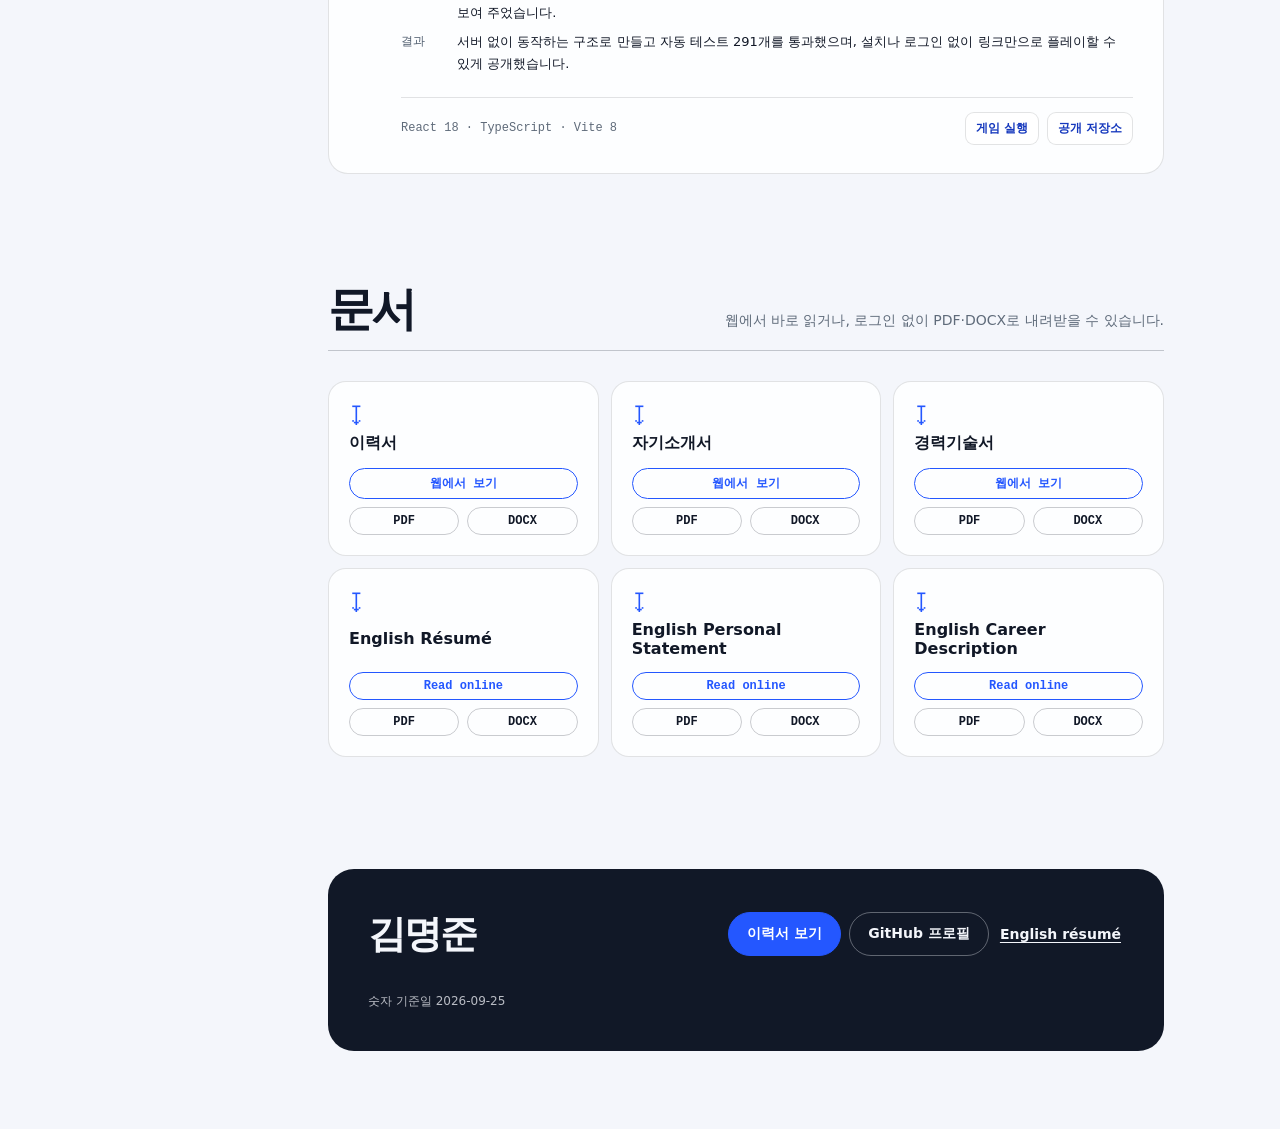
==== commit 2024665e: "feat: 자기소개 사이트에 NetProof 대표작 추가 NetProof의 침해 가정 실습과 수복 기록을 공개 검토 근거 및 남은 한계와 함께 소개한다. 카드가 10개일 때도 낮은" ====
--- a/docs/index.html
+++ b/docs/index.html
@@ -104,87 +104,96 @@
     <section class="build-reel" aria-labelledby="build-reel-title">
       <div class="build-reel-head">
         <p class="mono">SELECTED BUILDS</p>
-        <span class="mono">01—09</span>
+        <span class="mono">01—10</span>
       </div>
       <h2 id="build-reel-title">만들고 끝까지 확인한 작업</h2>
       <p class="build-reel-intro">실제 화면과 결과가 남아 있는 작업을 골랐습니다.</p>
       <div class="build-stack">
-        <a class="build-card" href="#work-t13-app" style="--stack-order: 0; --stack-top: 28px">
+        <a class="build-card" href="#work-netproof" style="--stack-order: 0; --stack-top: 28px">
+          <span class="build-card-visual has-image" aria-hidden="true">
+            <img src="assets/netproof-contained.jpg" alt="" width="800" height="562" loading="lazy" decoding="async">
+            <span class="build-card-number">01</span>
+            <span class="build-card-mark">VIEW ↗</span>
+          </span>
+          <span class="build-card-meta mono"><span>2026.10</span><span>ALEPH 앱 프로젝트 · 네트워크·보안</span></span>
+          <strong>NetProof — 네트워크 설정 검증 실습실</strong>
+        </a>
+        <a class="build-card" href="#work-t13-app" style="--stack-order: 1; --stack-top: 50px">
           <span class="build-card-visual has-image" aria-hidden="true">
             <img src="assets/t13-conclusion-v9.png" alt="" width="768" height="705" loading="lazy" decoding="async">
-            <span class="build-card-number">01</span>
+            <span class="build-card-number">02</span>
             <span class="build-card-mark">VIEW ↗</span>
           </span>
           <span class="build-card-meta mono"><span>2026.09</span><span>13번 과제 · 앱</span></span>
           <strong>ExplainSOC — 성능표에 없는 질문</strong>
         </a>
-        <a class="build-card" href="#work-t10-paper" style="--stack-order: 1; --stack-top: 53px">
+        <a class="build-card" href="#work-t10-paper" style="--stack-order: 2; --stack-top: 72px">
           <span class="build-card-visual has-image" aria-hidden="true">
             <img src="assets/t10-performance-comparison.webp" alt="" width="1200" height="675" loading="lazy" decoding="async">
-            <span class="build-card-number">02</span>
+            <span class="build-card-number">03</span>
             <span class="build-card-mark">VIEW ↗</span>
           </span>
           <span class="build-card-meta mono"><span>2026.09</span><span>10번 과제 · 논문</span></span>
           <strong>데이터 분할 방식에 따른 XAI 기반 네트워크 침입 탐지 성능과 설명 안정성 분석</strong>
         </a>
-        <a class="build-card" href="#work-clov" style="--stack-order: 2; --stack-top: 78px">
+        <a class="build-card" href="#work-clov" style="--stack-order: 3; --stack-top: 94px">
           <span class="build-card-visual has-image" aria-hidden="true">
             <img src="assets/clov-promise.webp" alt="" width="1400" height="684" loading="lazy" decoding="async">
-            <span class="build-card-number">03</span>
+            <span class="build-card-number">04</span>
             <span class="build-card-mark">VIEW ↗</span>
           </span>
           <span class="build-card-meta mono"><span>2026.06 - 2026.08</span><span>팀 프로젝트 · 풀스택</span></span>
           <strong>CLOV — 함께 만드는 우정 기록 서비스</strong>
         </a>
-        <a class="build-card" href="#work-t07-auth" style="--stack-order: 3; --stack-top: 103px">
+        <a class="build-card" href="#work-t07-auth" style="--stack-order: 4; --stack-top: 116px">
           <span class="build-card-visual has-image" aria-hidden="true">
             <img src="assets/t07-login.webp" alt="" width="1200" height="1133" loading="lazy" decoding="async">
-            <span class="build-card-number">04</span>
+            <span class="build-card-number">05</span>
             <span class="build-card-mark">VIEW ↗</span>
           </span>
           <span class="build-card-meta mono"><span>2026.09</span><span>7번 과제 · 인증 · 풀스택</span></span>
           <strong>플랜두씨 다이어리 — 로그아웃하면 바로 막히는 인증</strong>
         </a>
-        <a class="build-card" href="#experience-third-project" style="--stack-order: 4; --stack-top: 128px">
+        <a class="build-card" href="#experience-third-project" style="--stack-order: 5; --stack-top: 138px">
           <span class="build-card-visual has-image" aria-hidden="true">
             <img src="assets/t08-public-first-screen.webp" alt="" width="1280" height="860" loading="lazy" decoding="async">
-            <span class="build-card-number">05</span>
+            <span class="build-card-number">06</span>
             <span class="build-card-mark">VIEW ↗</span>
           </span>
           <span class="build-card-meta mono"><span>2026.09</span><span>WebAuthn 인증 설계 · 구현 · 검증 · 배포</span></span>
           <strong>8번 과제 · 패스키로 잠근 비공개 영역</strong>
         </a>
-        <a class="build-card" href="#experience-t05-ai-handoff" style="--stack-order: 5; --stack-top: 153px">
+        <a class="build-card" href="#experience-t05-ai-handoff" style="--stack-order: 6; --stack-top: 160px">
           <span class="build-card-visual has-image" aria-hidden="true">
             <img src="assets/t05-studio.webp" alt="" width="1200" height="767" loading="lazy" decoding="async">
-            <span class="build-card-number">06</span>
+            <span class="build-card-number">07</span>
             <span class="build-card-mark">VIEW ↗</span>
           </span>
           <span class="build-card-meta mono"><span>2026.08 - 2026.09</span><span>실험 설계 · 프론트엔드 구현 · 검증 · 배포</span></span>
           <strong>5번 과제 · 대화 없이 넘긴 AI 인계</strong>
         </a>
-        <a class="build-card" href="#experience-flask-board" style="--stack-order: 6; --stack-top: 178px">
+        <a class="build-card" href="#experience-flask-board" style="--stack-order: 7; --stack-top: 182px">
           <span class="build-card-visual has-image" aria-hidden="true">
             <img src="assets/fb-self-demote-blocked.webp" alt="" width="1200" height="780" loading="lazy" decoding="async">
-            <span class="build-card-number">07</span>
+            <span class="build-card-number">08</span>
             <span class="build-card-mark">VIEW ↗</span>
           </span>
           <span class="build-card-meta mono"><span>2026.09</span><span>보안 기능 설계·구현 · 자동화 연동 · 검증</span></span>
           <strong>수업 실습 · 경보와 권한 회수를 붙인 보안 게시판</strong>
         </a>
-        <a class="build-card" href="#experience-t04-info-board" style="--stack-order: 7; --stack-top: 203px">
+        <a class="build-card" href="#experience-t04-info-board" style="--stack-order: 8; --stack-top: 204px">
           <span class="build-card-visual has-image" aria-hidden="true">
             <img src="assets/t04-overview.webp" alt="" width="1265" height="712" loading="lazy" decoding="async">
-            <span class="build-card-number">08</span>
+            <span class="build-card-number">09</span>
             <span class="build-card-mark">VIEW ↗</span>
           </span>
           <span class="build-card-meta mono"><span>2026.08 - 2026.09</span><span>데이터 수집 설계 · 프론트엔드 구현 · 검증 · 배포</span></span>
           <strong>4번 과제 · GAME PULSE 데이터 보드</strong>
         </a>
-        <a class="build-card" href="#experience-t02-mini-game" style="--stack-order: 8; --stack-top: 228px">
+        <a class="build-card" href="#experience-t02-mini-game" style="--stack-order: 9; --stack-top: 226px">
           <span class="build-card-visual has-image" aria-hidden="true">
             <img src="assets/t02-lobby.webp" alt="" width="900" height="935" loading="lazy" decoding="async">
-            <span class="build-card-number">09</span>
+            <span class="build-card-number">10</span>
             <span class="build-card-mark">VIEW ↗</span>
           </span>
           <span class="build-card-meta mono"><span>2026.08</span><span>기획 · 프론트엔드 구현 · 테스트 · 배포</span></span>
@@ -199,10 +208,52 @@
           <h2>대표작</h2>
         </div>
         <div class="works">
+          <article id="work-netproof" class="work published reveal">
+            <div class="work-visual has-image">
+              <img src="assets/netproof-contained.jpg" alt="NetProof 침해 가정 장면 1. 규칙을 고친 뒤 처음 3곳·서비스 15개에서 지금 1곳·서비스 1개로 줄고 DB의 MySQL만 닿는 합성 구성이다." width="800" height="562" style="object-fit: contain; object-position: center" loading="lazy" decoding="async">
+              <span class="work-number">01</span>
+            </div>
+            <div class="work-copy">
+              <span class="mono muted work-kind">ALEPH 앱 프로젝트 · 네트워크·보안 · 2026.10</span>
+              <h3 class="work-title">NetProof — 네트워크 설정 검증 실습실</h3>
+              <p class="work-desc">내 예상과 네트워크 구성의 계산 근거를 비교하는 실습실입니다. 침해를 가정한 웹서버에서 닿는 서비스를 15개에서 1개로 줄이고, 처음 닿던 연결의 막힘 여부를 수복 기록으로 대조합니다.</p>
+              <p class="work-decision"><span class="mono">핵심 판단</span>최종 판정은 엔진 한 곳에서만 정하고, 모델 계산과 실제 장비 결과를 구분했습니다.</p>
+
+              <p class="links"><a href="https://netproof-vert.vercel.app/">앱 체험</a><a href="https://github.com/myeongjundev/netproof/blob/main/docs/final-review-2026-10-25.md">검증 기록</a><a href="https://github.com/myeongjundev/netproof">공개 저장소</a></p>
+            </div>
+            <details class="work-case">
+              <summary>
+                <span><span class="case-label">사례 노트</span><span class="case-summary-open">문제부터 검증까지 보기</span><span class="case-summary-close">접기</span></span>
+                <span class="case-icon" aria-hidden="true"></span>
+              </summary>
+              <div class="case-grid">
+                <section class="case-step">
+                  <span class="case-step-index mono">01</span>
+                  <h4>문제</h4>
+                  <p>네트워크 설정에 대한 답이 맞는지 결과만으로는 확인하기 어렵고, 서버 하나가 뚫렸다고 가정했을 때 다른 장비까지 연결을 시작할 수 있는 범위도 살펴볼 필요가 있었습니다.</p>
+                </section>
+                <section class="case-step">
+                  <span class="case-step-index mono">02</span>
+                  <h4>판단</h4>
+                  <p>최종 PASS/DENY는 엔진만 정하게 하고, 화면에서는 계산 근거를 보여 주도록 나눴습니다. 실제 장비와 대조하지 않은 모델 계산을 운영 결과처럼 설명하지 않는 기준을 세웠습니다.</p>
+                </section>
+                <section class="case-step">
+                  <span class="case-step-index mono">03</span>
+                  <h4>구현</h4>
+                  <p>Claude Code·Codex와 협업해 Python 판정 엔진, Flask API, React·TypeScript 화면을 연결했습니다. 침해 가정 실습 4장면, pfSense 방식의 방화벽 입력, 변경 전후 비교와 Markdown 수복 기록, 로그인 없이 보는 CISA KEV 보안 소식을 구현했습니다. 실제 네트워크에 패킷을 보내거나 앱 안에서 AI를 부르지는 않습니다.</p>
+                </section>
+                <section class="case-step">
+                  <span class="case-step-index mono">04</span>
+                  <h4>검증</h4>
+                  <p>2026-10-25 검토 기록에서 장면 1의 닿는 서비스 15개가 1개로 줄고 수복 기록에 막힘 14·아직 닿음 1이 나오는 것을 확인했습니다. 자동 시험은 엔진 508 passed·2 xfailed, 서버 277 passed·1 skipped, 웹 832 passed였습니다. 브라우저 확인은 AI의 학생 입장 점검이며 실제 pfSense 장비 대조와 다른 사용자 확인은 아직 없습니다.</p>
+                </section>
+              </div>
+            </details>
+          </article>
           <article id="work-t13-app" class="work published reveal">
             <div class="work-visual has-image">
               <img src="assets/t13-conclusion-v9.png" alt="ExplainSOC 결론 카드. 광고 숫자만으로는 아직 믿기 이르다는 결론과 이유, 논문에서 같은 AI가 99.8점에서 38.7점이 된 두 시험 막대, 업체에 물을 질문과 논문 실험실로 가는 길을 보여 준다." width="768" height="705" style="object-position: left top" loading="lazy" decoding="async">
-              <span class="work-number">01</span>
+              <span class="work-number">02</span>
             </div>
             <div class="work-copy">
               <span class="mono muted work-kind">13번 과제 · 앱 · 2026.09</span>
@@ -244,7 +295,7 @@
           <article id="work-t10-paper" class="work published reveal">
             <div class="work-visual has-image">
               <img src="assets/t10-performance-comparison.webp" alt="무작위 분할과 날짜 기반 미관측 공격 분할에서 세 모델의 Macro F1과 공격 Recall을 비교한 차트." width="1200" height="675" style="object-fit: contain; object-position: center" loading="lazy" decoding="async">
-              <span class="work-number">02</span>
+              <span class="work-number">03</span>
             </div>
             <div class="work-copy">
               <span class="mono muted work-kind">10번 과제 · 논문 · 2026.09</span>
@@ -286,7 +337,7 @@
           <article id="work-clov" class="work published reveal">
             <div class="work-visual has-image">
               <img src="assets/clov-promise.webp" alt="CLOV 일정 계획 화면. 초대권 형태의 일정 카드와 진행 상태 탭이 보인다." width="1400" height="684" loading="lazy" decoding="async">
-              <span class="work-number">03</span>
+              <span class="work-number">04</span>
             </div>
             <div class="work-copy">
               <span class="mono muted work-kind">팀 프로젝트 · 풀스택 · 2026.06 - 2026.08</span>
@@ -328,7 +379,7 @@
           <article id="work-t07-auth" class="work published reveal">
             <div class="work-visual has-image">
               <img src="assets/t07-login.webp" alt="플랜두씨 다이어리 로그인 화면. 계정으로 들어가면 본인이 쓴 계획만 보인다는 안내와 이메일·비밀번호 입력 칸이 있다. 예시 계정은 합성 값이다." width="1200" height="1133" style="object-position: 30% top" loading="lazy" decoding="async">
-              <span class="work-number">04</span>
+              <span class="work-number">05</span>
             </div>
             <div class="work-copy">
               <span class="mono muted work-kind">7번 과제 · 인증 · 풀스택 · 2026.09</span>
@@ -456,8 +507,30 @@
           <h2>경력과 과제</h2>
           <p>과제마다 능력과 상황, 행동, 결과를 같은 순서로 적었습니다. 대표작에 있는 작업은 화면과 결과 한 줄만 두었습니다.</p>
         </div>
+        <article id="experience-netproof" class="exp exp-compact reveal">
+          <span class="exp-index mono" aria-hidden="true">01</span>
+          <div class="exp-meta">
+            <span class="mono muted">2026.10</span>
+            <span class="spacer"></span>
+            <span class="ability">자기조절력</span>
+          </div>
+          <h3 class="exp-title">NetProof · 네트워크 설정 검증 실습실</h3>
+          <p class="exp-role">기획 · 범위 결정 · AI 협업 · 검증</p>
+          <div class="project-gallery" aria-label="NetProof · 네트워크 설정 검증 실습실 화면">
+            <figure class="gallery-item">
+              <img src="assets/netproof-contained.jpg" alt="NetProof 침해 가정 장면 1. 규칙을 고친 뒤 처음 3곳·서비스 15개에서 지금 1곳·서비스 1개로 줄고 DB의 MySQL만 닿는 합성 구성이다." width="800" height="562" loading="lazy" decoding="async">
+              <figcaption>규칙 수정 뒤 피해 범위</figcaption>
+            </figure>
+            <figure class="gallery-item">
+              <img src="assets/netproof-remediation.jpg" alt="NetProof 수복 기록. 처음 닿던 서비스 15개 가운데 막힘 14·아직 닿음 1, 바꾼 방화벽 규칙과 모델의 남은 한계를 표시한다." width="800" height="450" loading="lazy" decoding="async">
+              <figcaption>같은 연결을 다시 대조한 수복 기록</figcaption>
+            </figure>
+          </div>
+          <p class="exp-result">합성 구성에서 웹서버가 닿는 서비스를 15개에서 1개로 줄이고, 수복 기록의 막힘 14·아직 닿음 1과 지켜야 할 서비스 유지를 확인했습니다. 실제 장비 대조·다른 사용자 확인은 아직 없습니다.</p>
+          <p class="exp-foot"><span class="mono muted">Python · Flask · React · TypeScript · Vercel · PostgreSQL</span><span class="links"><a href="#work-netproof">대표작에서 자세히 보기 ↑</a><a href="https://netproof-vert.vercel.app/">앱 체험</a><a href="https://github.com/myeongjundev/netproof">공개 저장소</a></span></p>
+        </article>
         <article id="experience-t13" class="exp exp-compact reveal">
-          <span class="exp-index mono" aria-hidden="true">01</span>
+          <span class="exp-index mono" aria-hidden="true">02</span>
           <div class="exp-meta">
             <span class="mono muted">2026.09</span>
             <span class="spacer"></span>
@@ -479,7 +552,7 @@
           <p class="exp-foot"><span class="mono muted">React 19 · TypeScript · Vite 8 · Vitest · Playwright</span><span class="links"><a href="#work-t13-app">대표작에서 자세히 보기 ↑</a><a href="https://myeongjundev.github.io/explainsoc/">앱 체험</a><a href="https://github.com/myeongjundev/explainsoc">공개 저장소</a></span></p>
         </article>
         <article id="experience-clov" class="exp exp-compact reveal">
-          <span class="exp-index mono" aria-hidden="true">02</span>
+          <span class="exp-index mono" aria-hidden="true">03</span>
           <div class="exp-meta">
             <span class="mono muted">2026.06 - 2026.08</span>
             <span class="spacer"></span>
@@ -509,7 +582,7 @@
           <p class="exp-foot"><span class="mono muted">React · Spring Boot · Docker · Nginx · OAuth</span><span class="links"><a href="#work-clov">대표작에서 자세히 보기 ↑</a><a href="https://github.com/Pickeslog/clov-web">프론트엔드 저장소</a><a href="https://github.com/Pickeslog/clov-api">백엔드 저장소</a></span></p>
         </article>
         <article id="experience-t10" class="exp exp-compact reveal">
-          <span class="exp-index mono" aria-hidden="true">03</span>
+          <span class="exp-index mono" aria-hidden="true">04</span>
           <div class="exp-meta">
             <span class="mono muted">2026.09</span>
             <span class="spacer"></span>
@@ -531,7 +604,7 @@
           <p class="exp-foot"><span class="mono muted">Python · scikit-learn · XGBoost · SHAP</span><span class="links"><a href="#work-t10-paper">대표작에서 자세히 보기 ↑</a><a href="https://github.com/myeongjundev/explainsoc-research/blob/main/output/pdf/T10-research-paper.pdf">논문 읽기</a><a href="https://github.com/myeongjundev/explainsoc-research">공개 저장소</a></span></p>
         </article>
         <article id="experience-third-project" class="exp reveal">
-          <span class="exp-index mono" aria-hidden="true">04</span>
+          <span class="exp-index mono" aria-hidden="true">05</span>
           <div class="exp-meta">
             <span class="mono muted">2026.09</span>
             <span class="spacer"></span>
@@ -557,7 +630,7 @@
           <p class="exp-foot"><span class="mono muted">Java 25 · Spring Boot · WebAuthn4J · PostgreSQL · Vercel</span><span class="links"><a href="https://github.com/myeongjundev/t08-passkey-portfolio">공개 저장소</a></span></p>
         </article>
         <article id="experience-t07" class="exp exp-compact reveal">
-          <span class="exp-index mono" aria-hidden="true">05</span>
+          <span class="exp-index mono" aria-hidden="true">06</span>
           <div class="exp-meta">
             <span class="mono muted">2026.09</span>
             <span class="spacer"></span>
@@ -570,7 +643,7 @@
           <p class="exp-foot"><span class="mono muted">React · TypeScript · Flask · PostgreSQL · Argon2id · Docker</span><span class="links"><a href="#work-t07-auth">대표작에서 자세히 보기 ↑</a><a href="https://t06-plando-see-diary.onrender.com">서비스 체험 · 첫 접속 느림</a><a href="https://github.com/myeongjundev/t07-plando-see-diary/blob/main/docs/T07-AUTH-GUIDE.md">인증 설명서</a><a href="https://github.com/myeongjundev/t07-plando-see-diary">공개 저장소</a></span></p>
         </article>
         <article id="experience-t05-ai-handoff" class="exp reveal">
-          <span class="exp-index mono" aria-hidden="true">06</span>
+          <span class="exp-index mono" aria-hidden="true">07</span>
           <div class="exp-meta">
             <span class="mono muted">2026.08 - 2026.09</span>
             <span class="spacer"></span>
@@ -596,7 +669,7 @@
           <p class="exp-foot"><span class="mono muted">React 19 · Vite 8 · Canvas API · Playwright</span><span class="links"><a href="https://myeongjundev.github.io/t05-ai-handoff/">사이트 체험</a><a href="https://github.com/myeongjundev/t05-ai-handoff/blob/main/docs/FINAL_COMPARISON.md">인계 결과 보기</a><a href="https://github.com/myeongjundev/t05-ai-handoff">공개 저장소</a></span></p>
         </article>
         <article id="experience-flask-board" class="exp reveal">
-          <span class="exp-index mono" aria-hidden="true">07</span>
+          <span class="exp-index mono" aria-hidden="true">08</span>
           <div class="exp-meta">
             <span class="mono muted">2026.09</span>
             <span class="spacer"></span>
@@ -622,7 +695,7 @@
           <p class="exp-foot"><span class="mono muted">Flask · MySQL · JWT · n8n · Graylog · Docker</span><span class="links"><a href="https://github.com/myeongjundev/flask-board">공개 저장소</a></span></p>
         </article>
         <article id="experience-t04-info-board" class="exp reveal">
-          <span class="exp-index mono" aria-hidden="true">08</span>
+          <span class="exp-index mono" aria-hidden="true">09</span>
           <div class="exp-meta">
             <span class="mono muted">2026.08 - 2026.09</span>
             <span class="spacer"></span>
@@ -644,7 +717,7 @@
           <p class="exp-foot"><span class="mono muted">React 19 · Vite 8 · Node 22 · GitHub Actions · GitHub Pages</span><span class="links"><a href="https://myeongjundev.github.io/info-board/">사이트 체험</a><a href="https://github.com/myeongjundev/info-board">공개 저장소</a></span></p>
         </article>
         <article id="experience-t02-mini-game" class="exp reveal">
-          <span class="exp-index mono" aria-hidden="true">09</span>
+          <span class="exp-index mono" aria-hidden="true">010</span>
           <div class="exp-meta">
             <span class="mono muted">2026.08</span>
             <span class="spacer"></span>
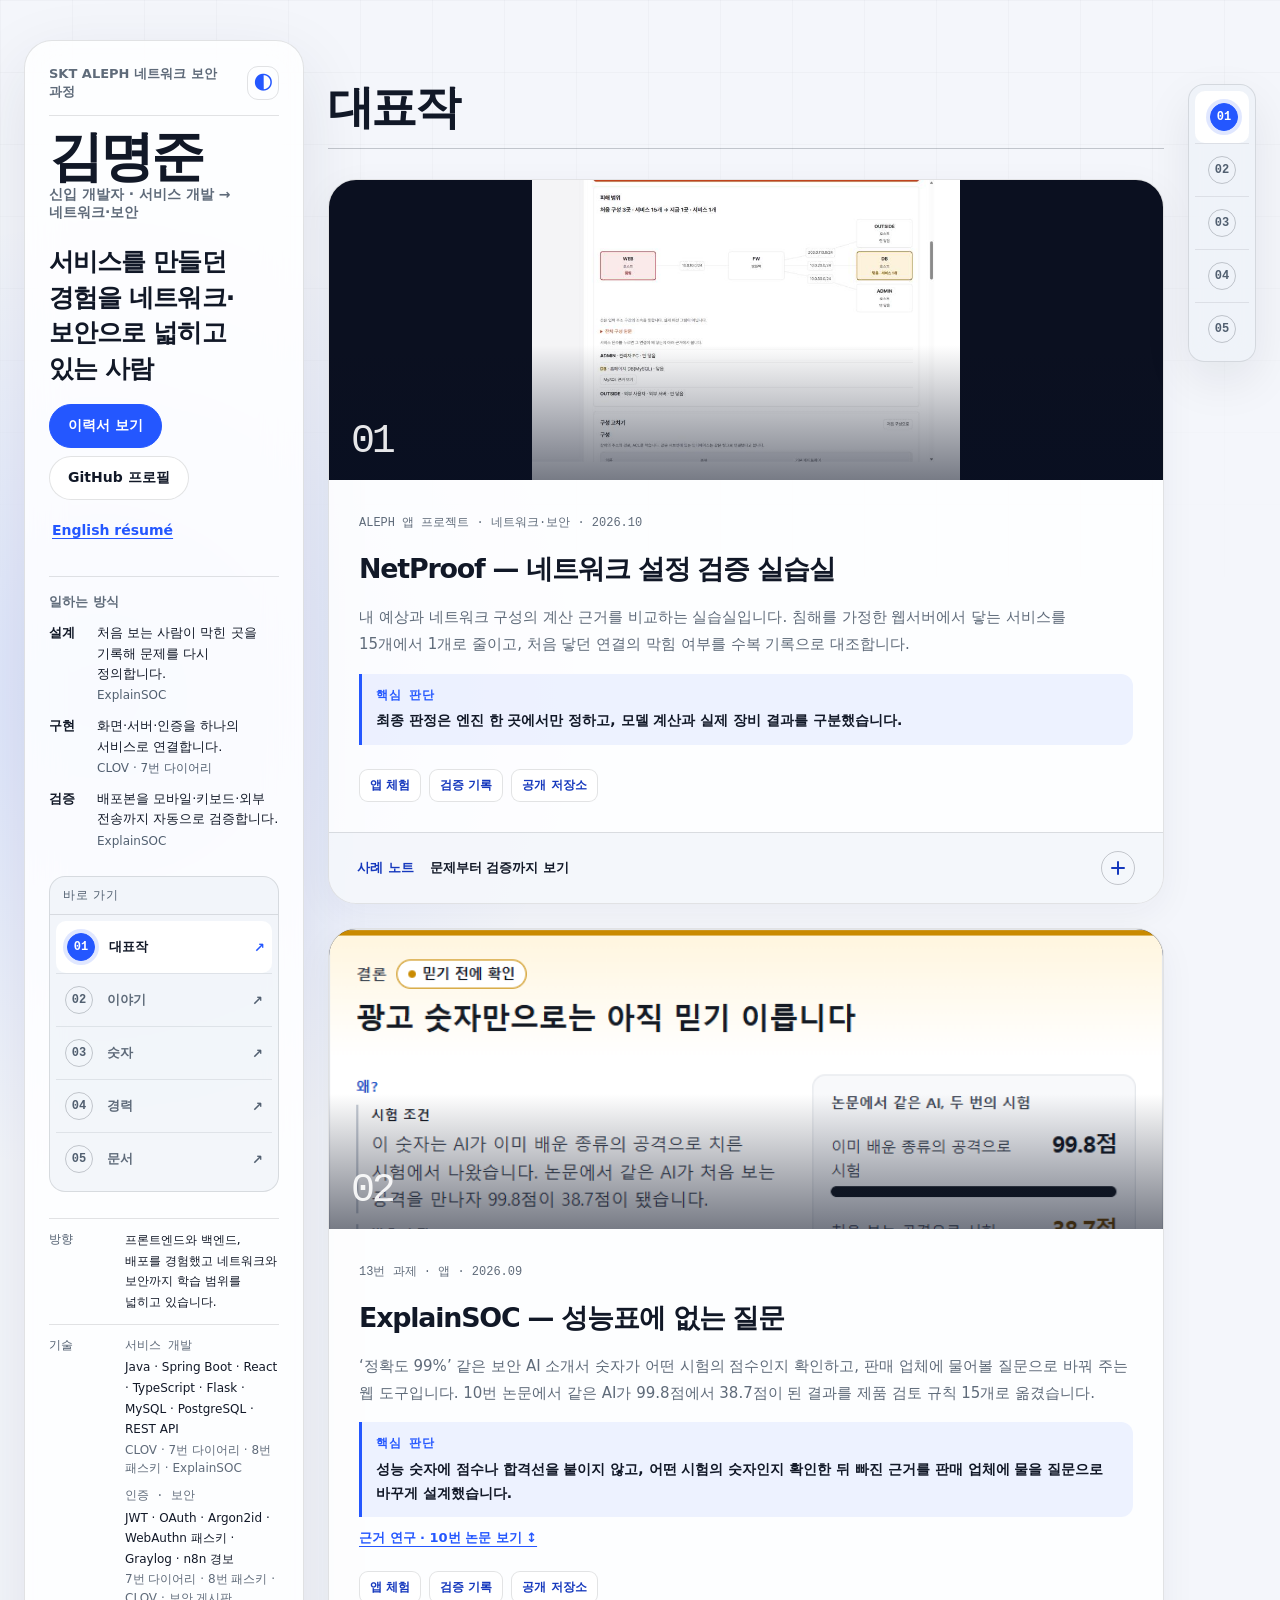
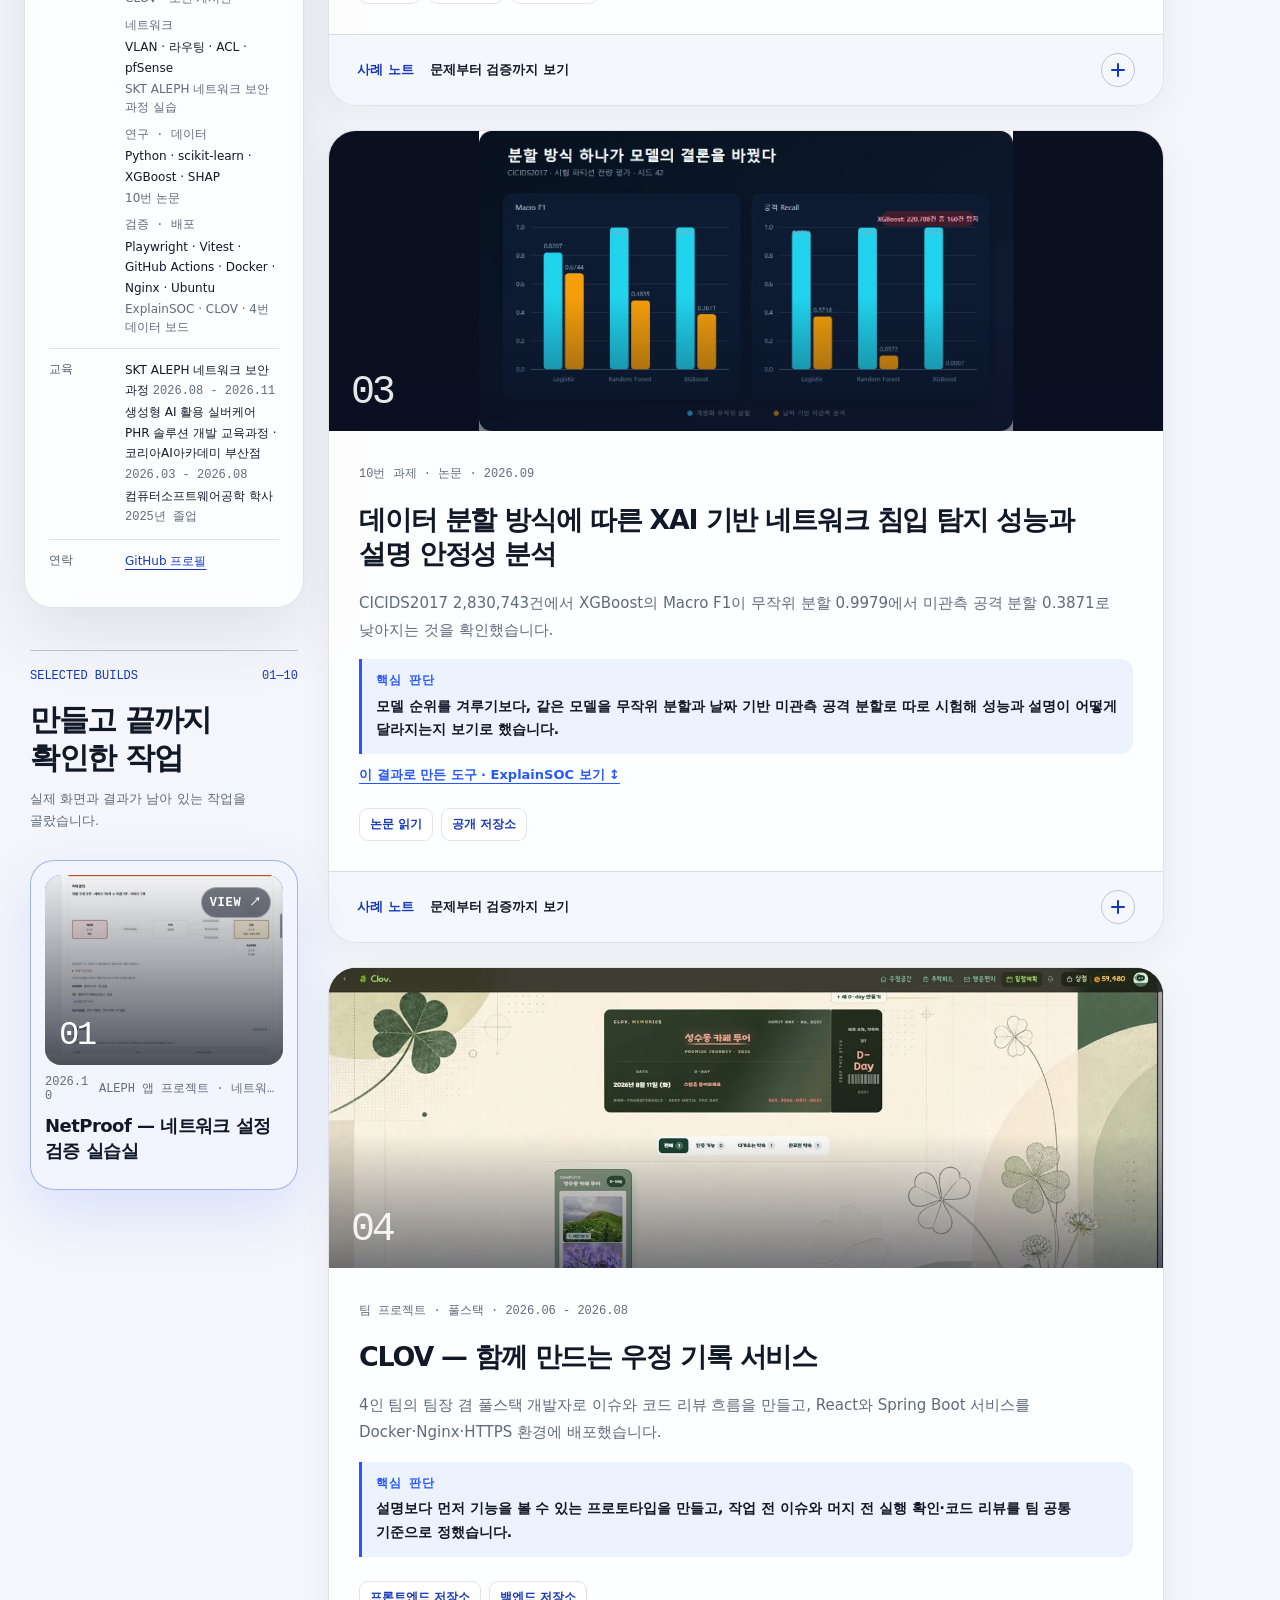
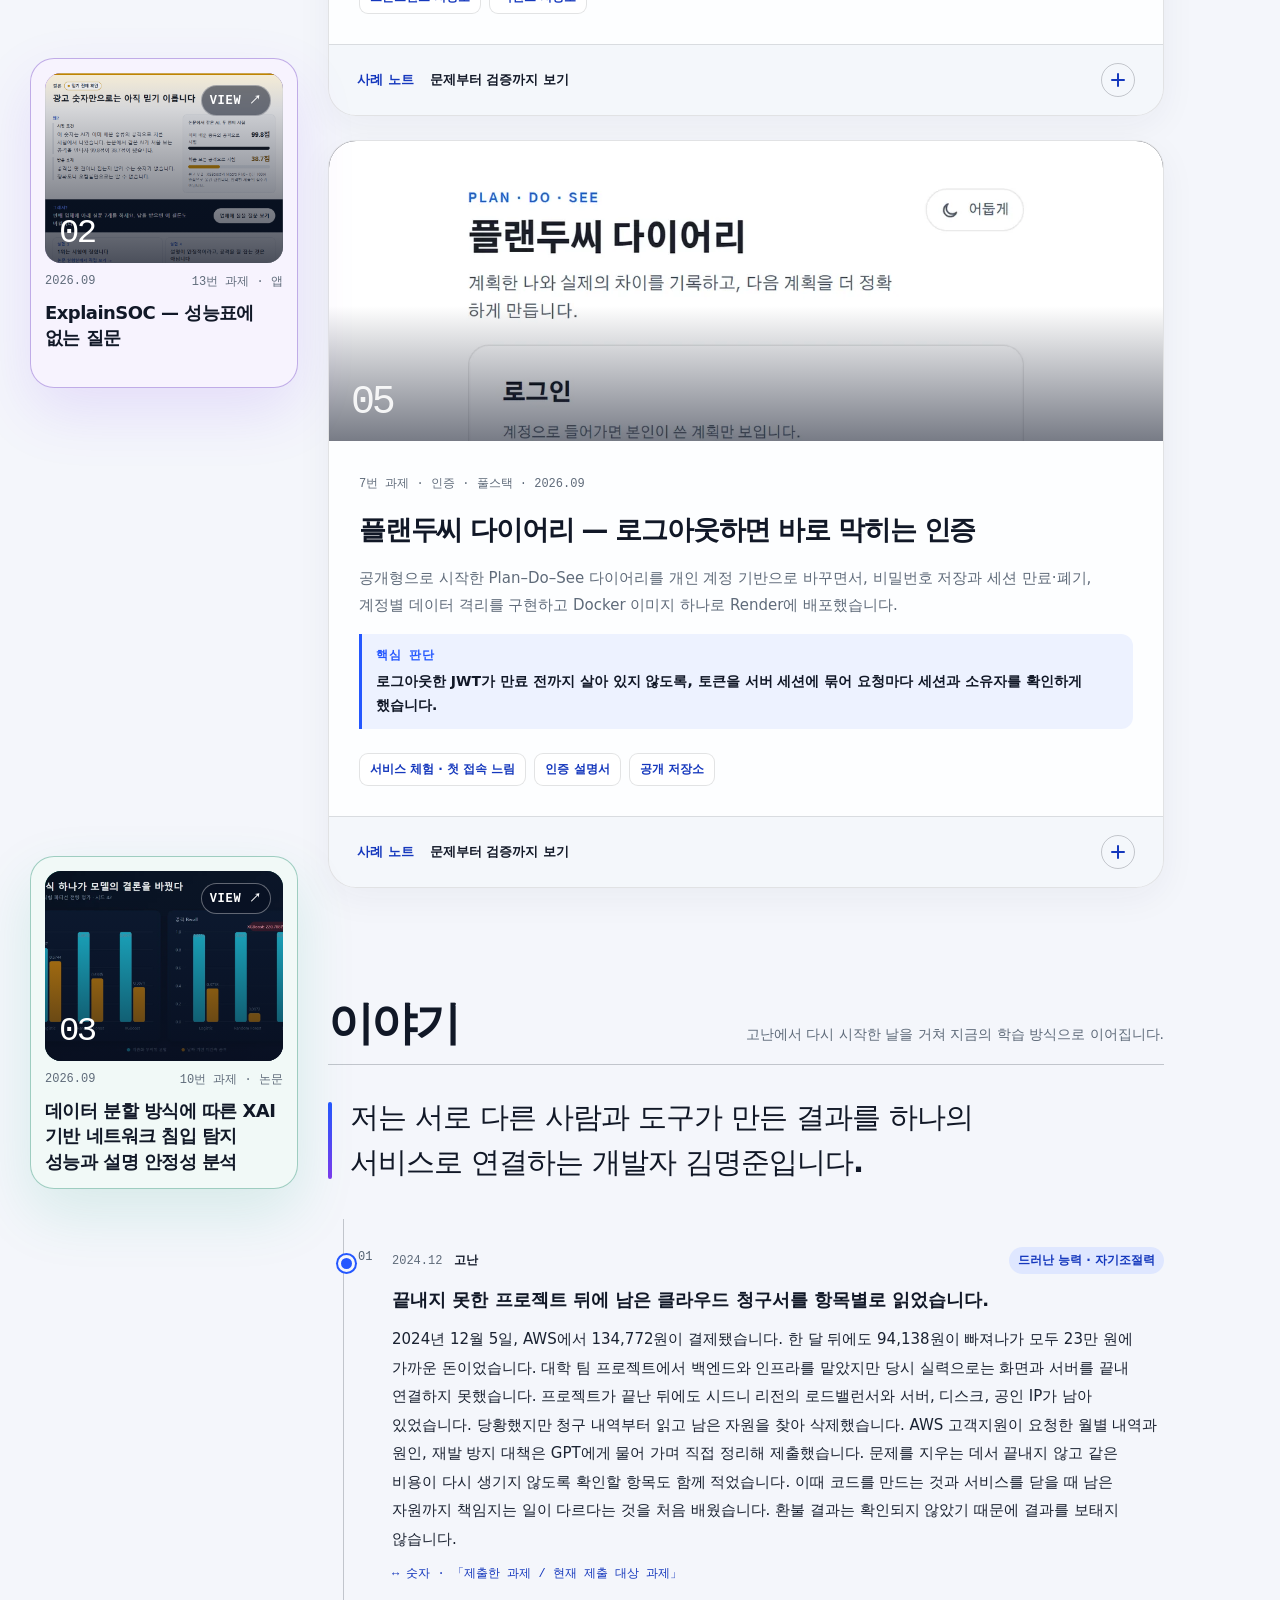
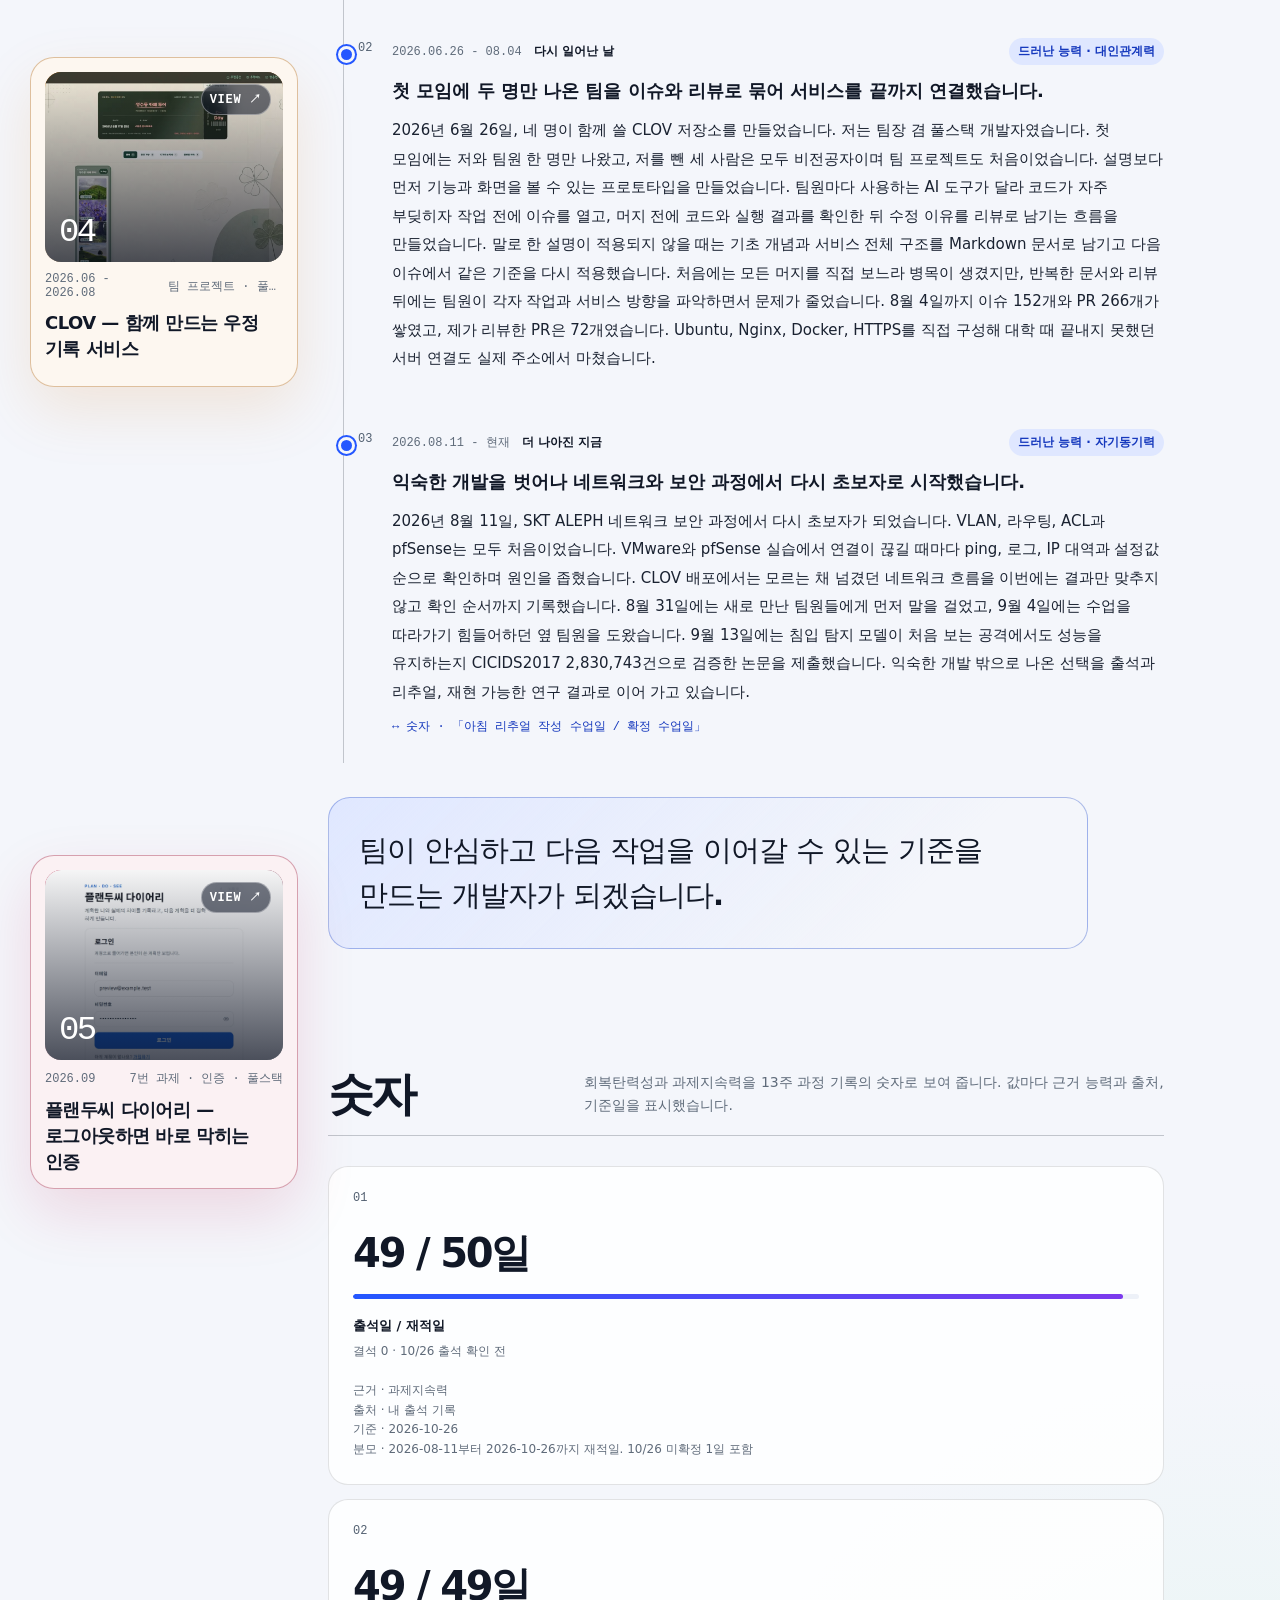
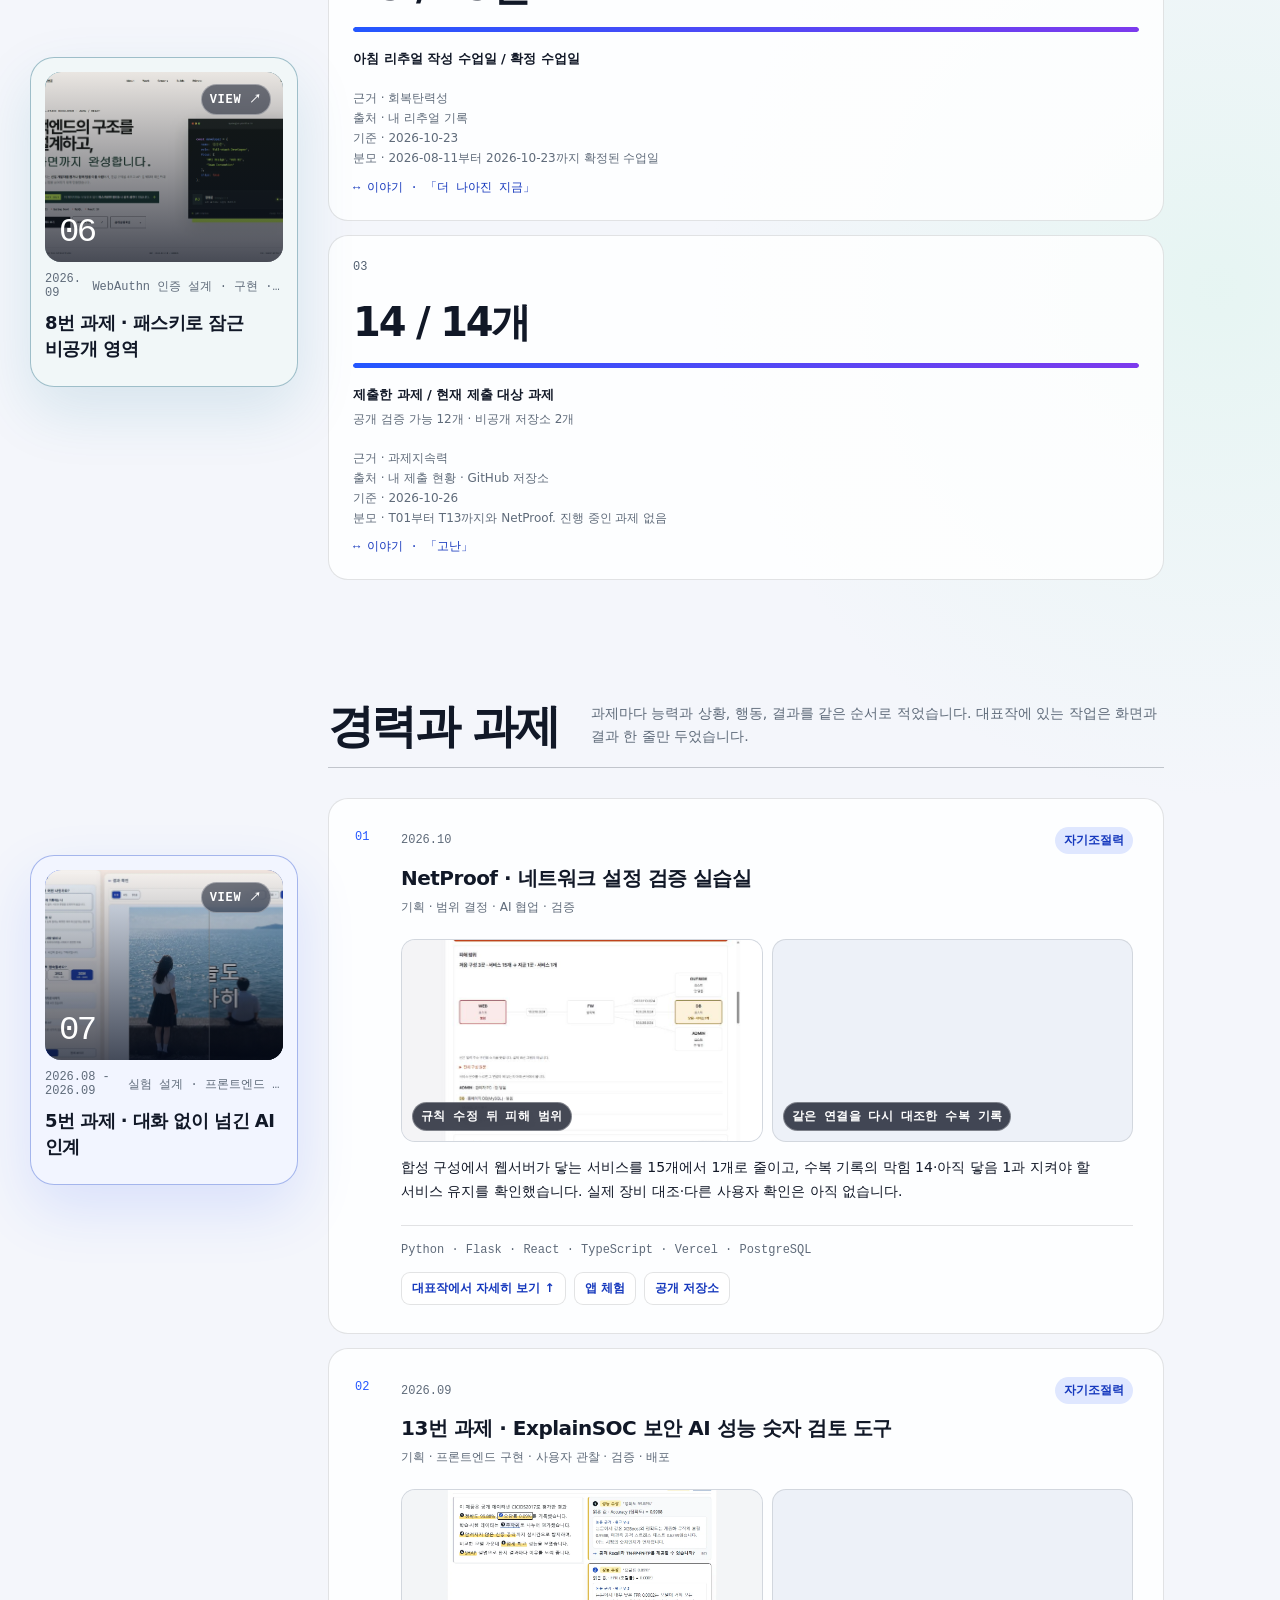
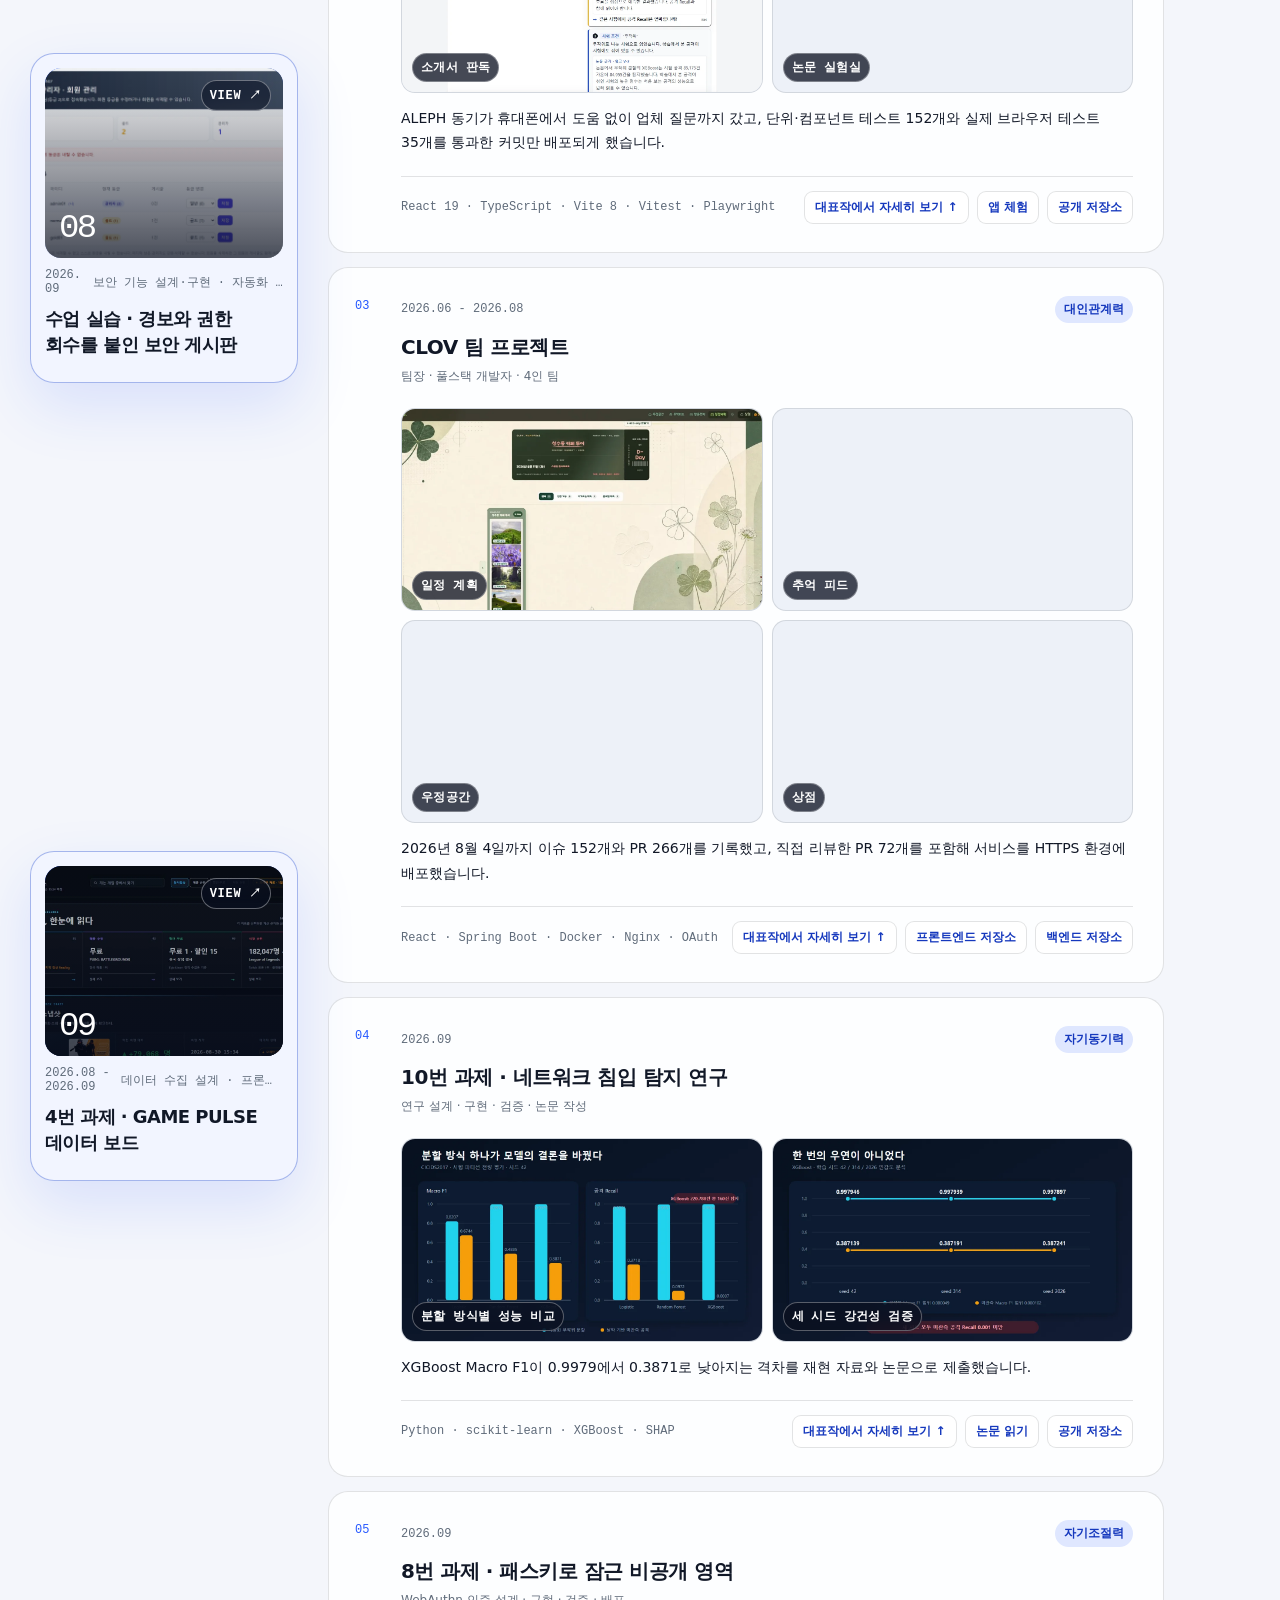
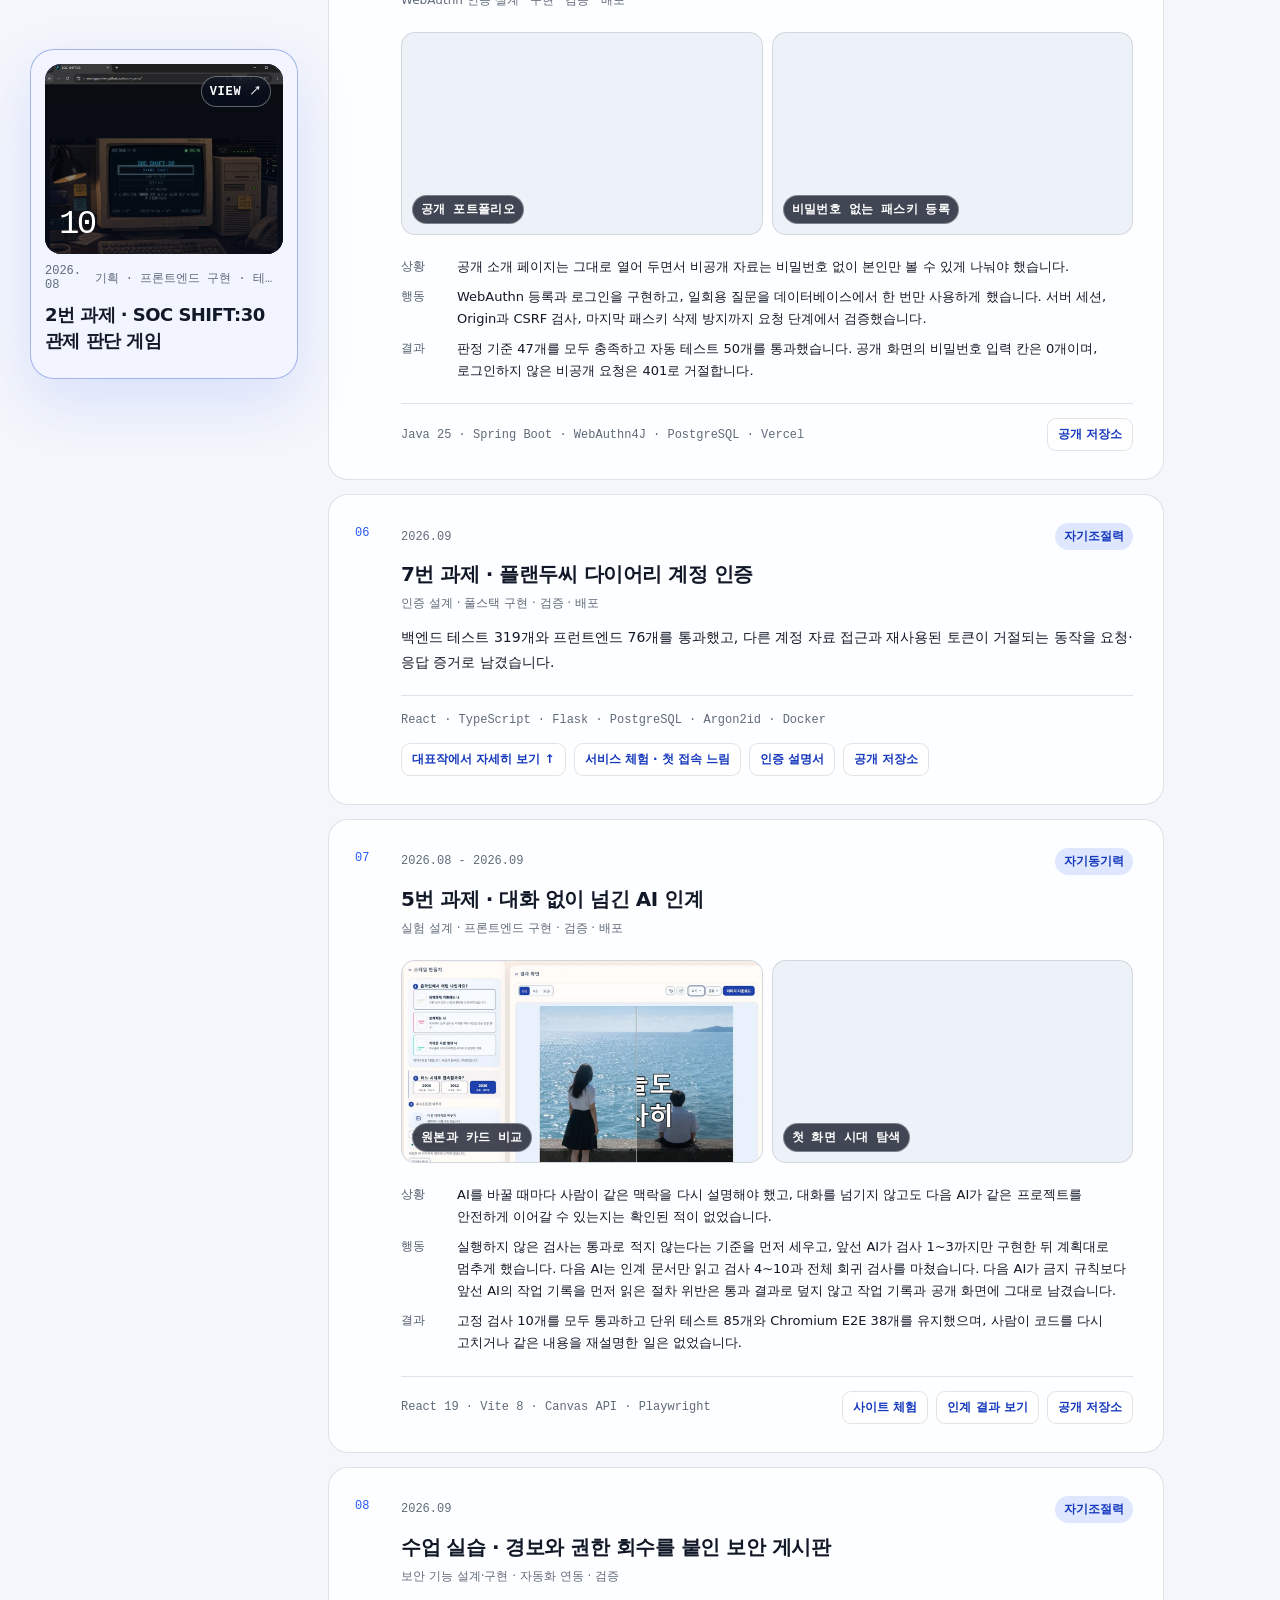
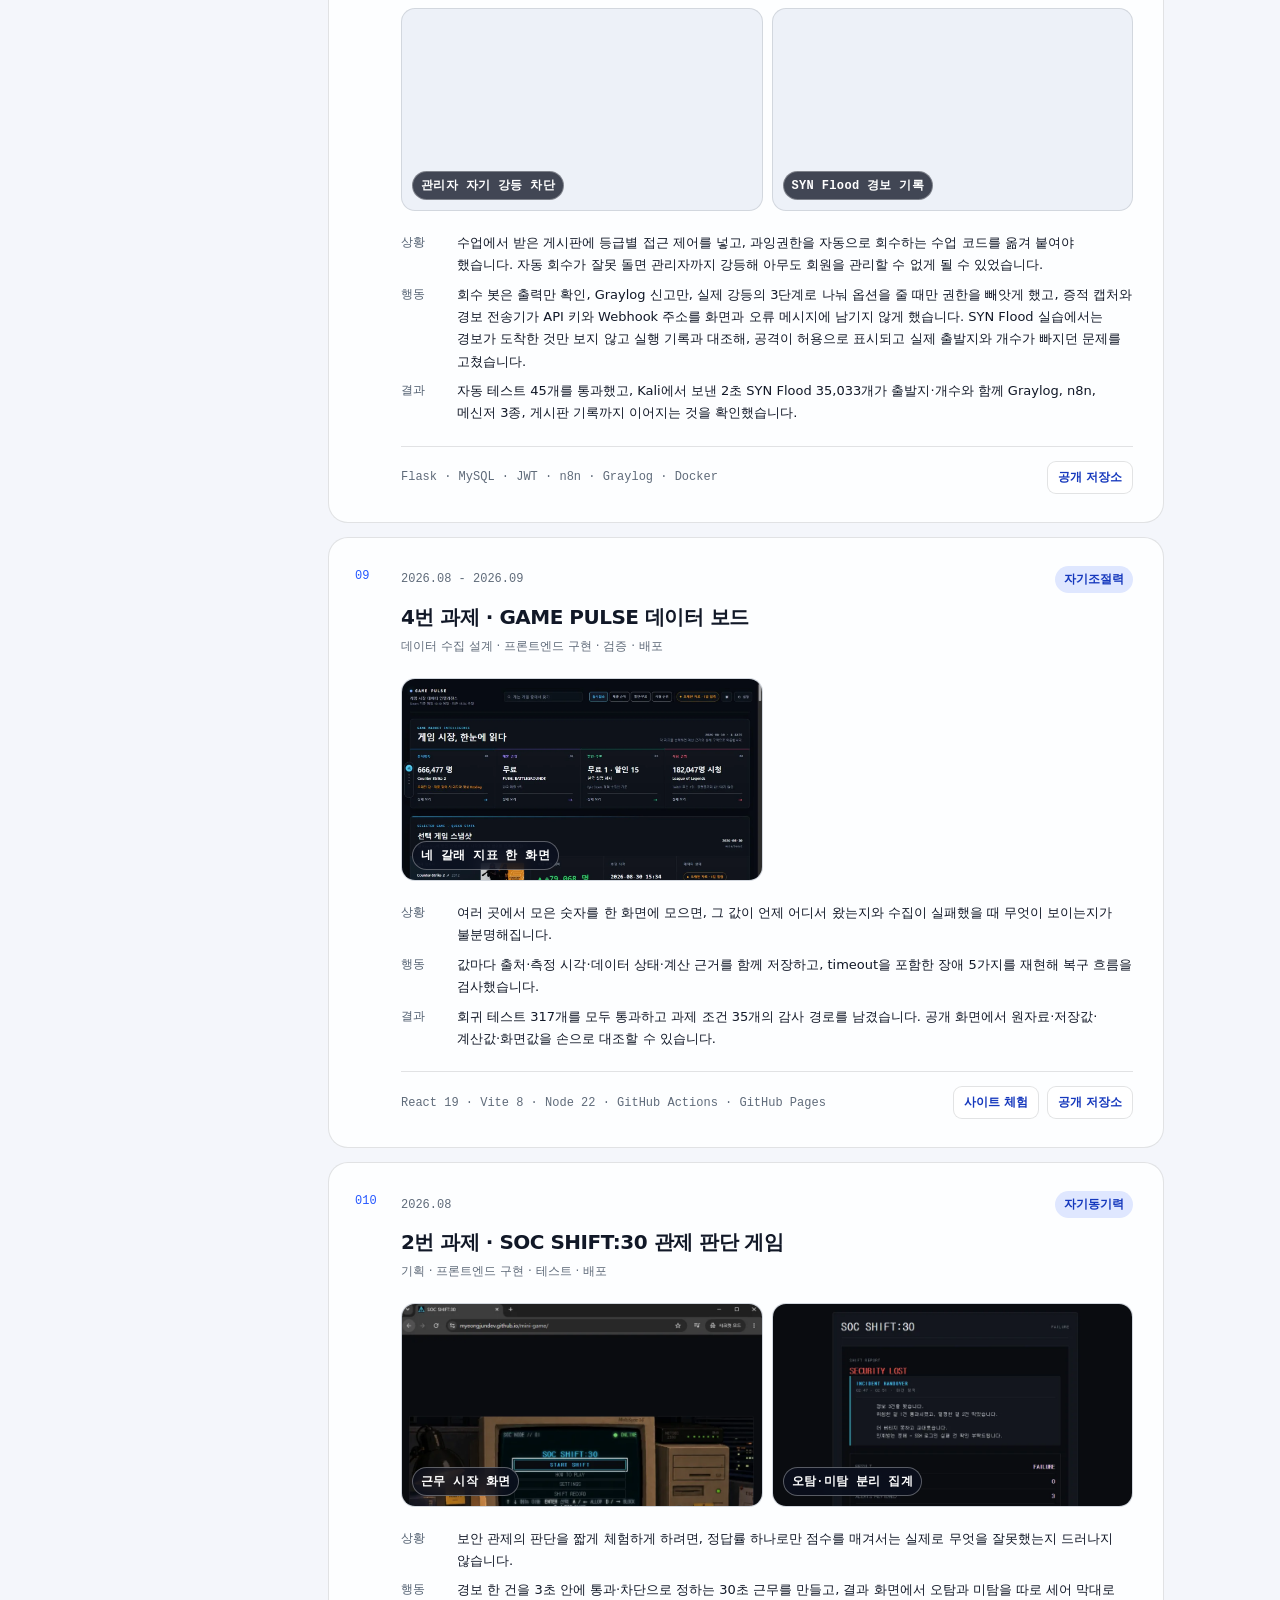
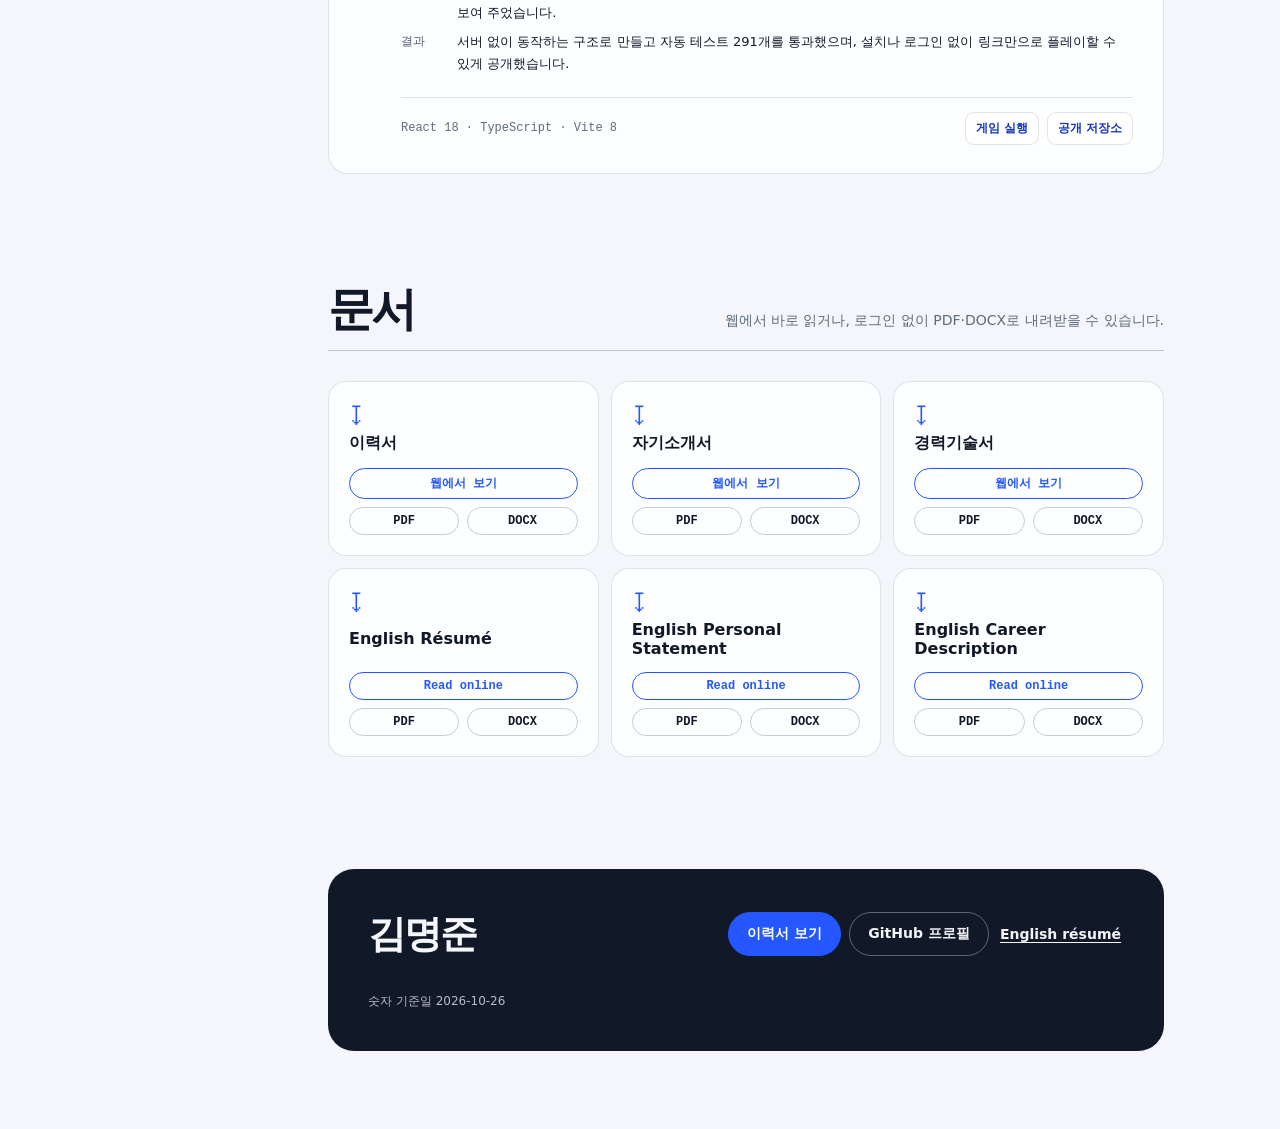
==== commit 42c66455: "docs: 출석과 리추얼 및 제출 집계를 10월 기록으로 갱신 출석 49/50일은 10월 26일 미확정 재적일을 포함한다. 본인이 확인한 리추얼 49/49일과 NetProof 포함" ====
--- a/docs/index.html
+++ b/docs/index.html
@@ -474,29 +474,29 @@
         <div class="metrics">
           <article class="metric reveal">
             <span class="metric-index mono">01</span>
-            <span class="value">31 / 31일</span>
-            <span class="label">출석일 / 확정 수업일</span>
-            <span class="label-detail">지각 0 · 결석 0</span>
-            <span class="metric-bar" aria-hidden="true"><span style="--progress: 100%"></span></span>
-            <span class="source">근거 · 과제지속력<br>출처 · 내 출석 기록<br>기준 · 2026-09-25<br>분모 · 2026-08-11부터 2026-09-25까지 확정된 수업일</span>
+            <span class="value">49 / 50일</span>
+            <span class="label">출석일 / 재적일</span>
+            <span class="label-detail">결석 0 · 10/26 출석 확인 전</span>
+            <span class="metric-bar" aria-hidden="true"><span style="--progress: 98%"></span></span>
+            <span class="source">근거 · 과제지속력<br>출처 · 내 출석 기록<br>기준 · 2026-10-26<br>분모 · 2026-08-11부터 2026-10-26까지 재적일. 10/26 미확정 1일 포함</span>
 
           </article>
           <article class="metric reveal">
             <span class="metric-index mono">02</span>
-            <span class="value">31 / 31일</span>
+            <span class="value">49 / 49일</span>
             <span class="label">아침 리추얼 작성 수업일 / 확정 수업일</span>
 
             <span class="metric-bar" aria-hidden="true"><span style="--progress: 100%"></span></span>
-            <span class="source">근거 · 회복탄력성<br>출처 · 내 리추얼 기록<br>기준 · 2026-09-25<br>분모 · 2026-08-11부터 2026-09-25까지 확정된 수업일</span>
+            <span class="source">근거 · 회복탄력성<br>출처 · 내 리추얼 기록<br>기준 · 2026-10-23<br>분모 · 2026-08-11부터 2026-10-23까지 확정된 수업일</span>
             <span class="pair">↔ 이야기 · 「더 나아진 지금」</span>
           </article>
           <article class="metric reveal">
             <span class="metric-index mono">03</span>
-            <span class="value">13 / 13개</span>
+            <span class="value">14 / 14개</span>
             <span class="label">제출한 과제 / 현재 제출 대상 과제</span>
-            <span class="label-detail">공개 검증 가능 11개 · 비공개 저장소 2개</span>
+            <span class="label-detail">공개 검증 가능 12개 · 비공개 저장소 2개</span>
             <span class="metric-bar" aria-hidden="true"><span style="--progress: 100%"></span></span>
-            <span class="source">근거 · 과제지속력<br>출처 · 내 제출 현황 · GitHub 저장소<br>기준 · 2026-09-25<br>분모 · T01부터 T13까지. 진행 중인 과제 없음</span>
+            <span class="source">근거 · 과제지속력<br>출처 · 내 제출 현황 · GitHub 저장소<br>기준 · 2026-10-26<br>분모 · T01부터 T13까지와 NetProof. 진행 중인 과제 없음</span>
             <span class="pair">↔ 이야기 · 「고난」</span>
           </article>
         </div>
@@ -755,7 +755,7 @@
       <footer id="contact" class="contact">
         <p class="name">김명준</p>
         <p class="cta cta-footer"><a class="cta-primary" href="resume.html">이력서 보기</a><a class="cta-secondary" href="https://github.com/myeongjundev">GitHub 프로필</a><a class="cta-text" href="resume-en.html" lang="en">English résumé</a></p>
-        <p class="note">숫자 기준일 2026-09-25</p>
+        <p class="note">숫자 기준일 2026-10-26</p>
       </footer>
     </main>
     <nav class="entrances entrances-rail" aria-label="섹션 바로가기">
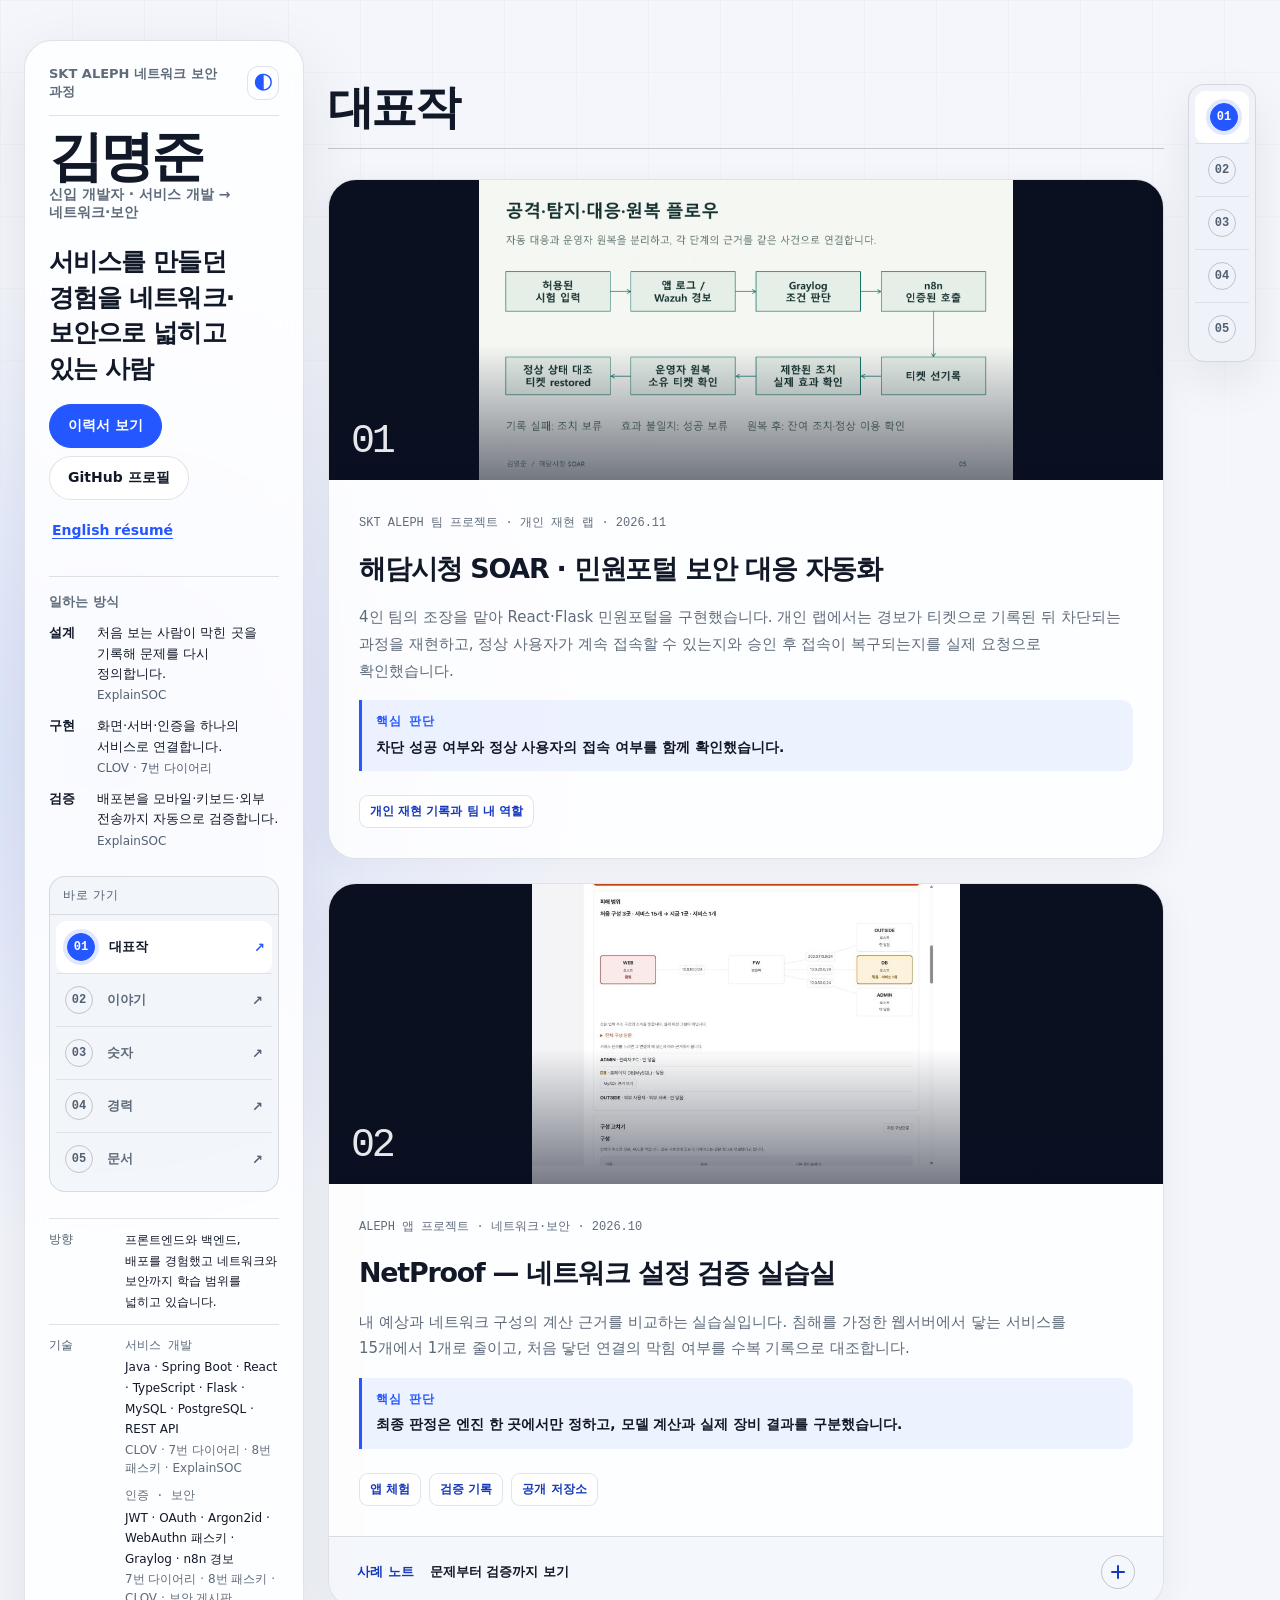
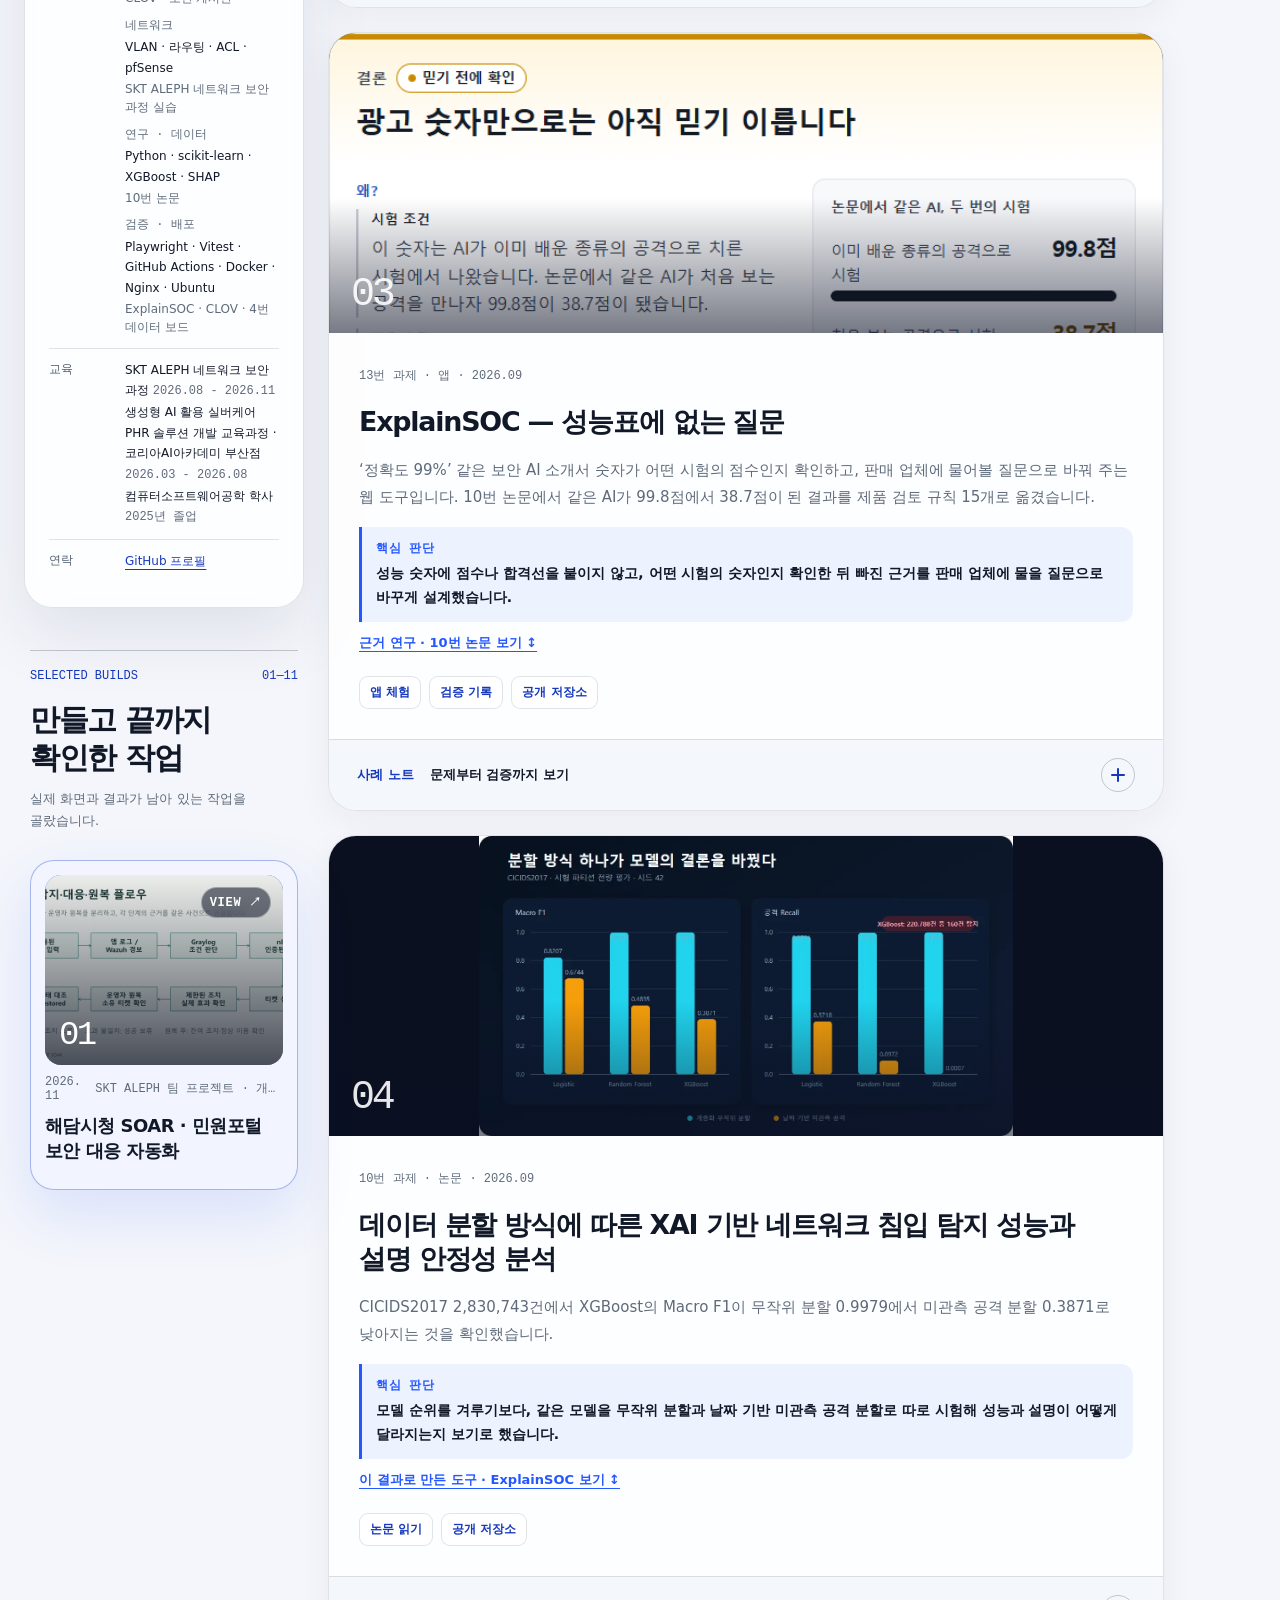
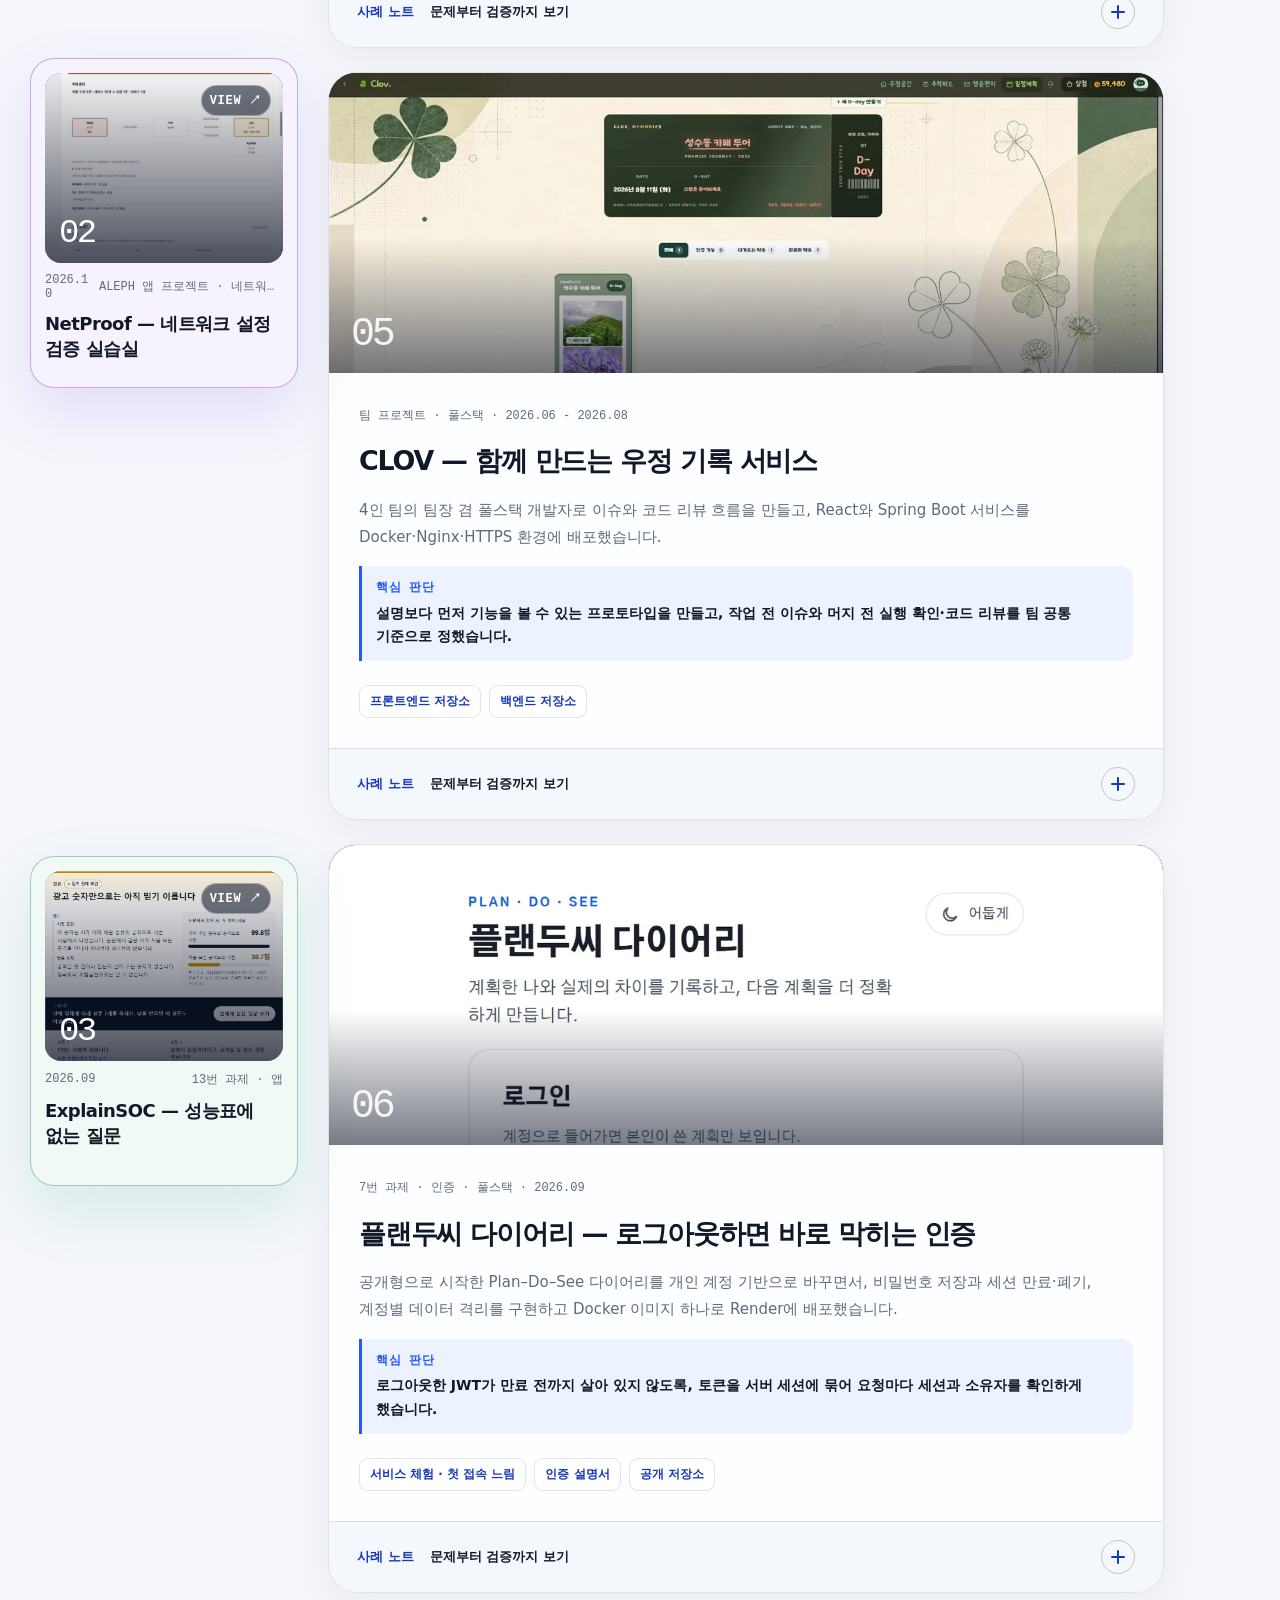
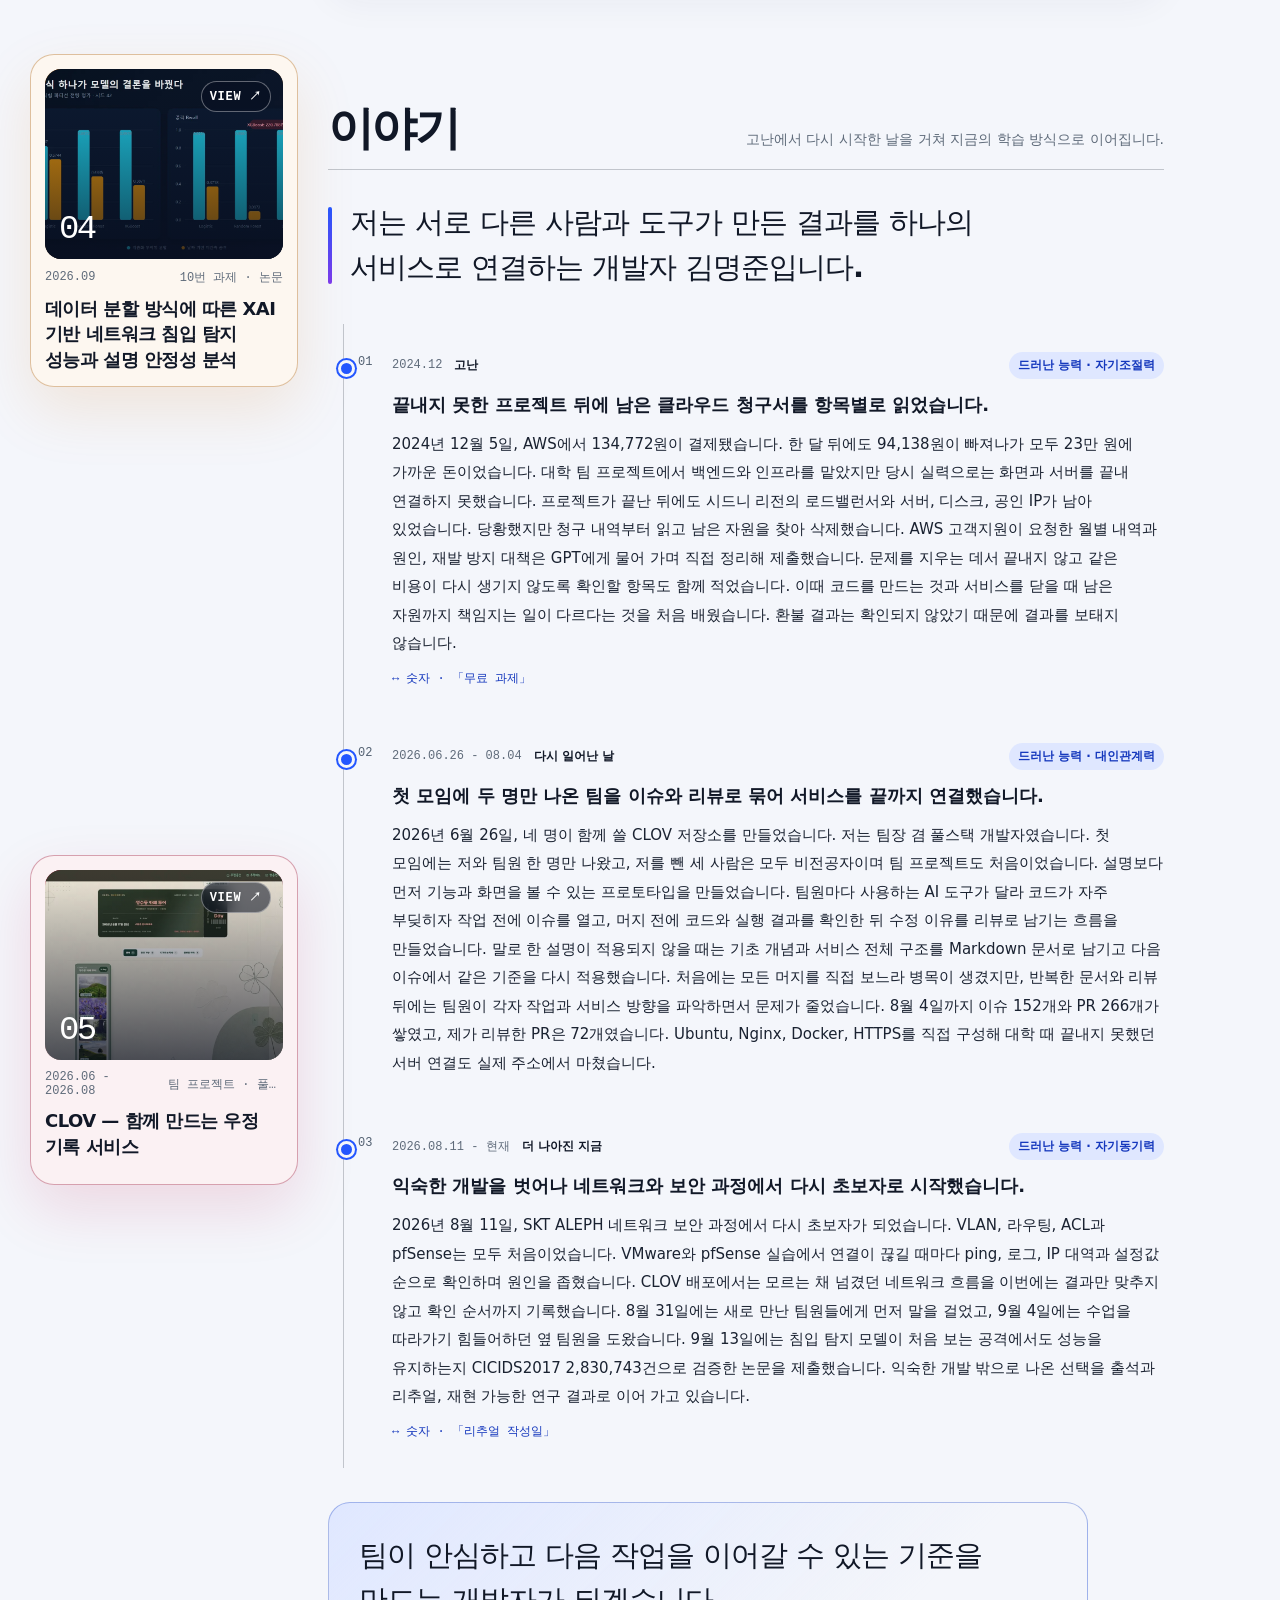
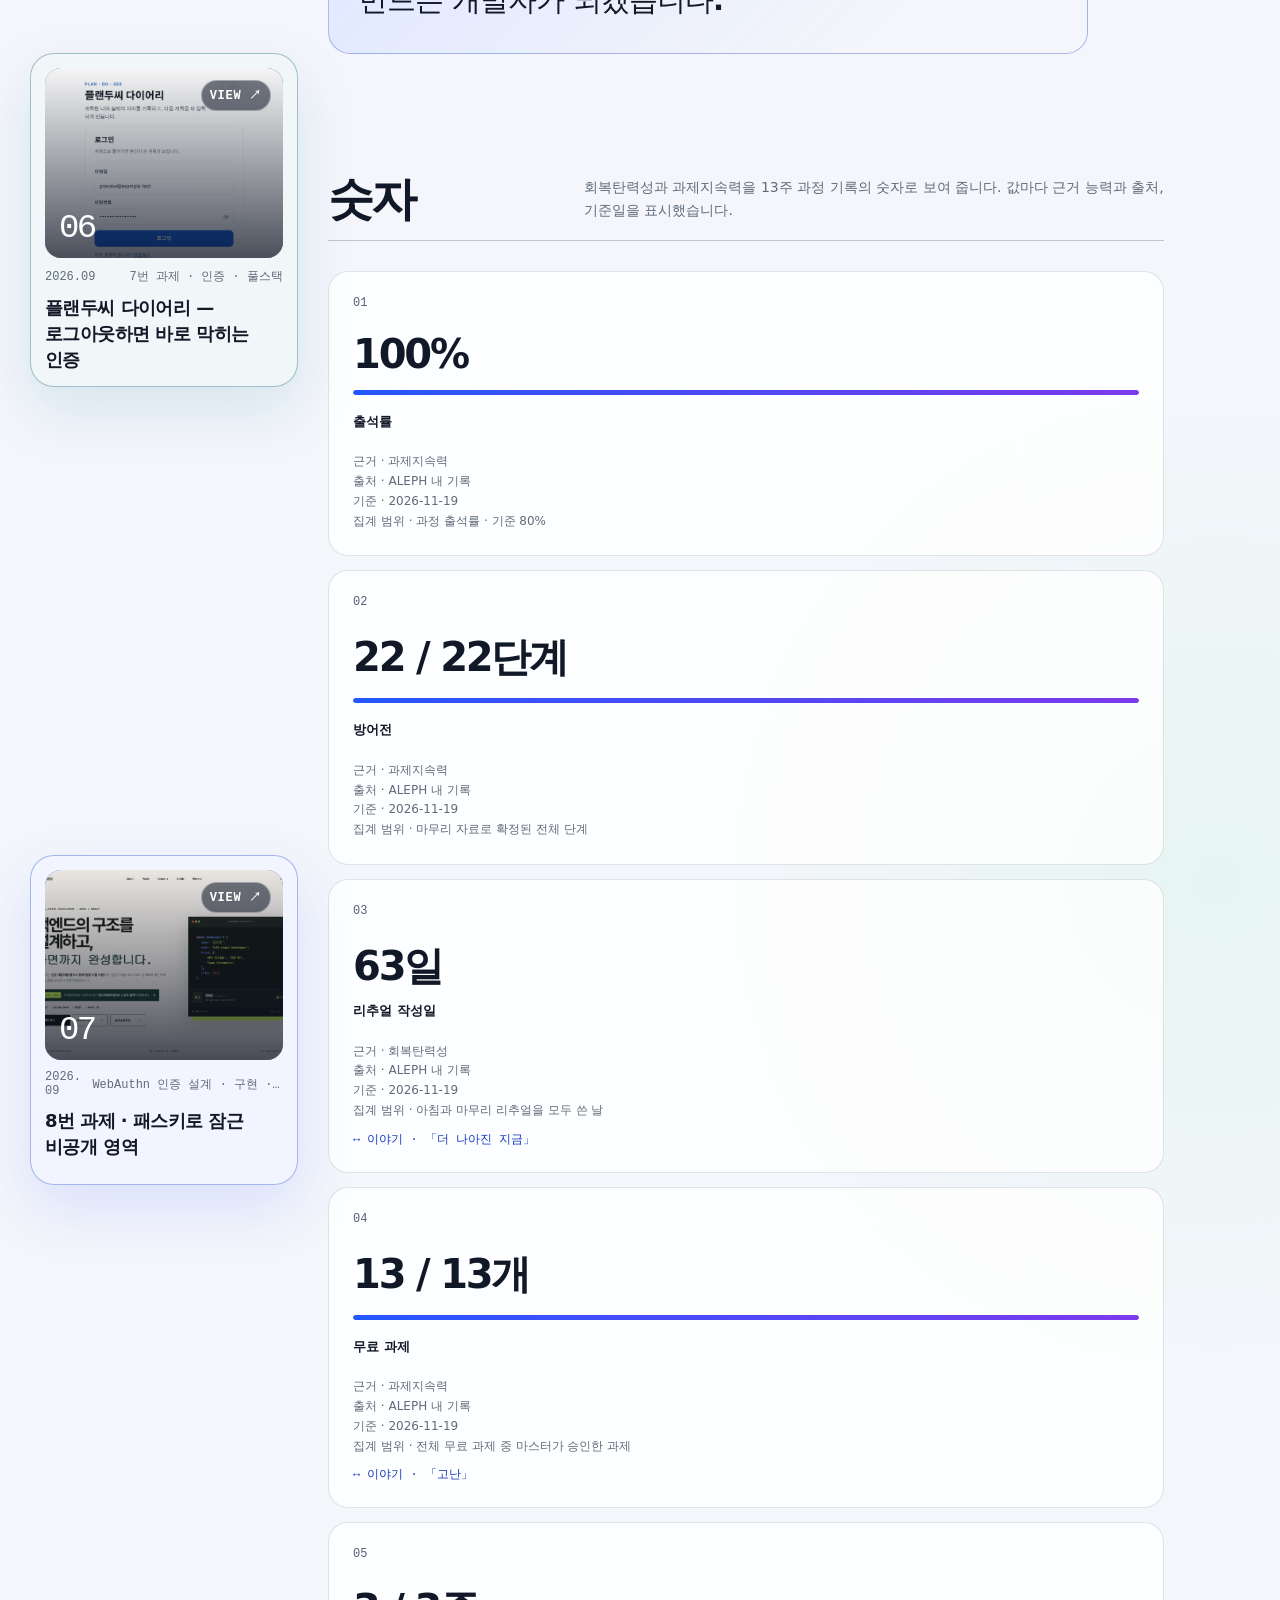
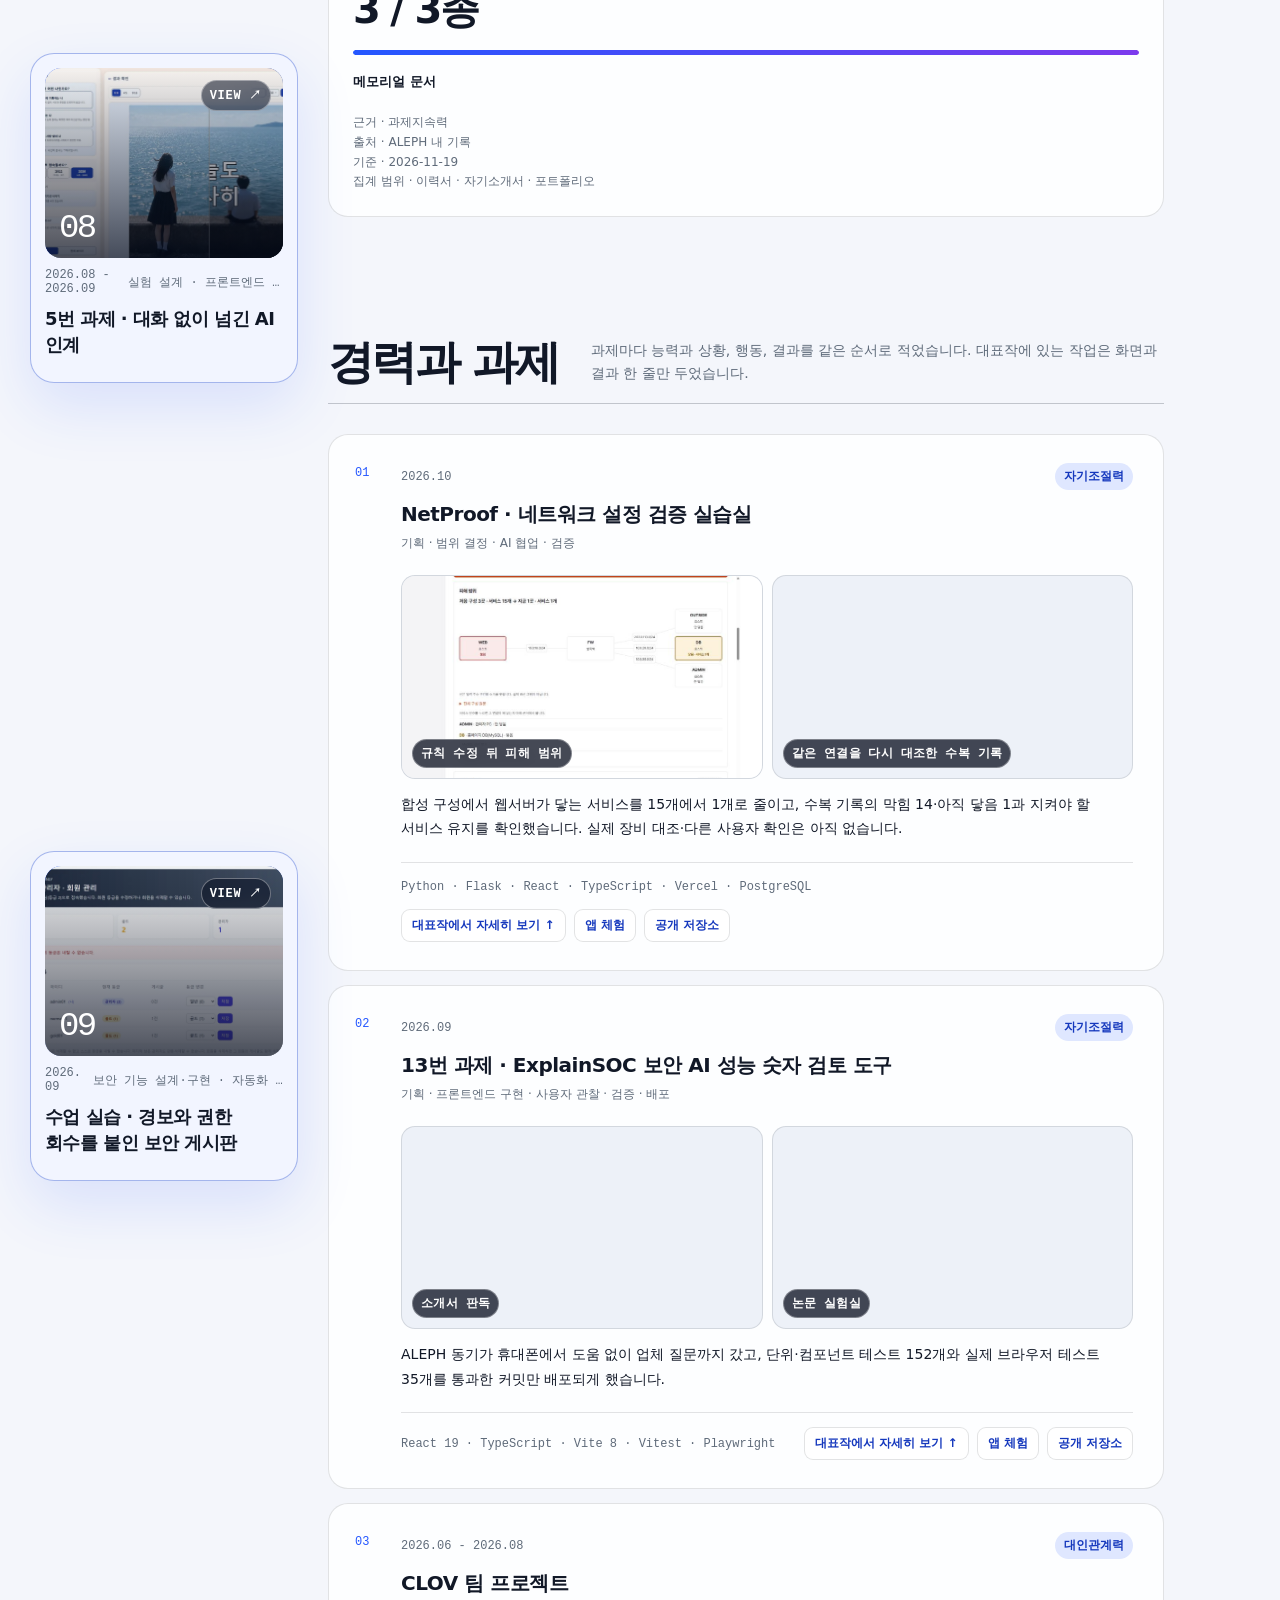
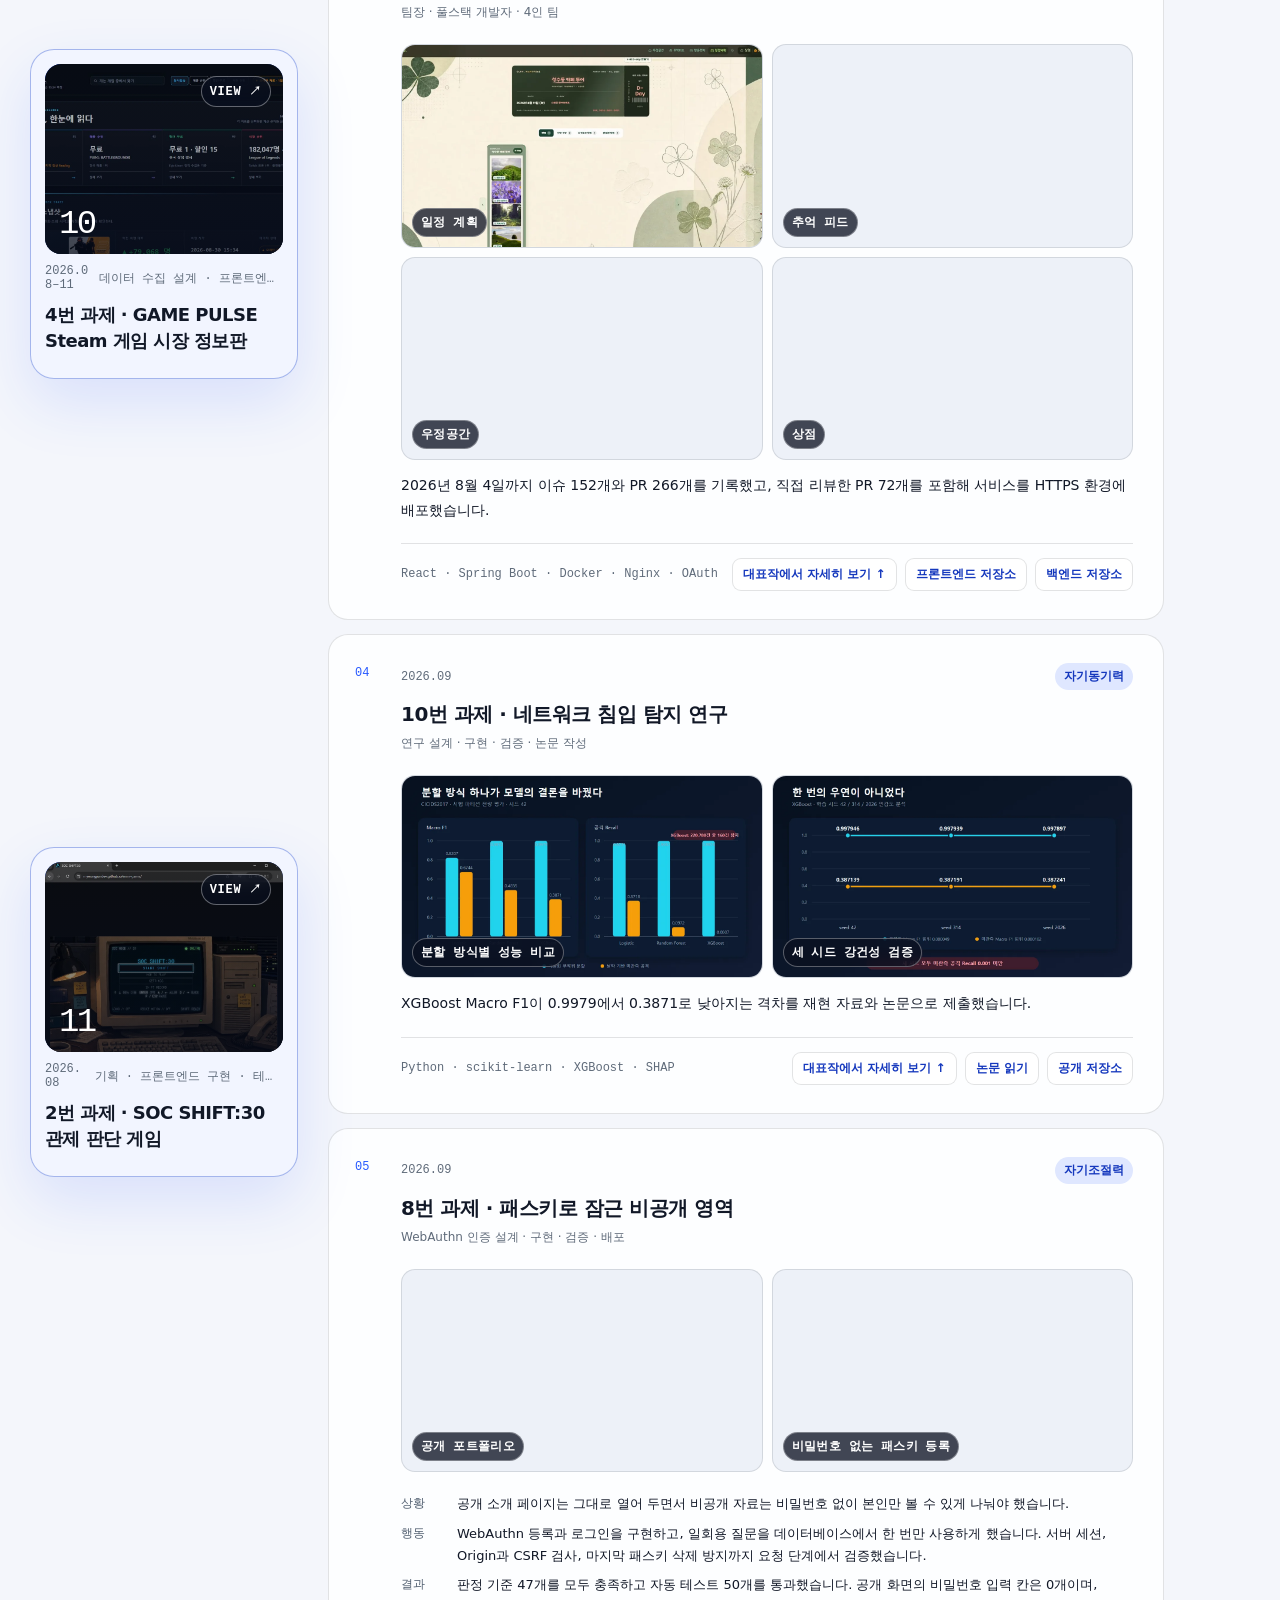
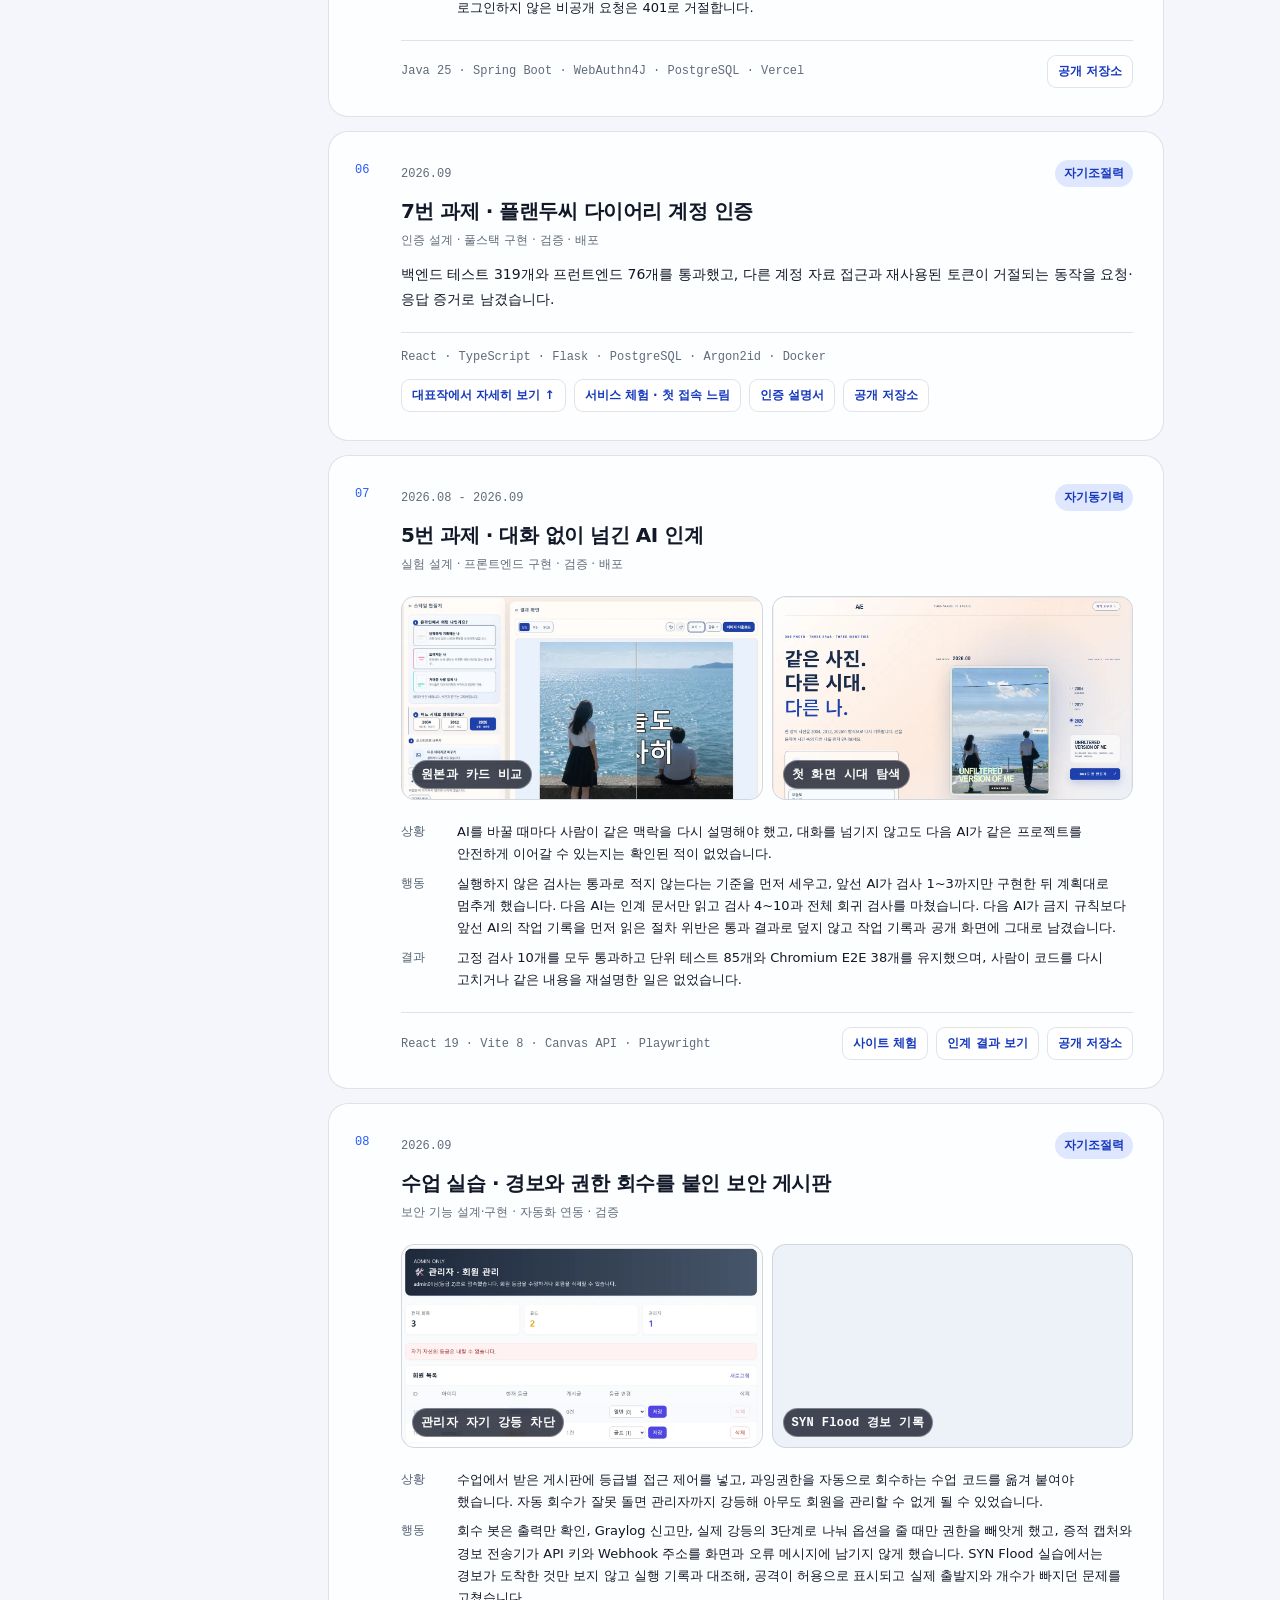
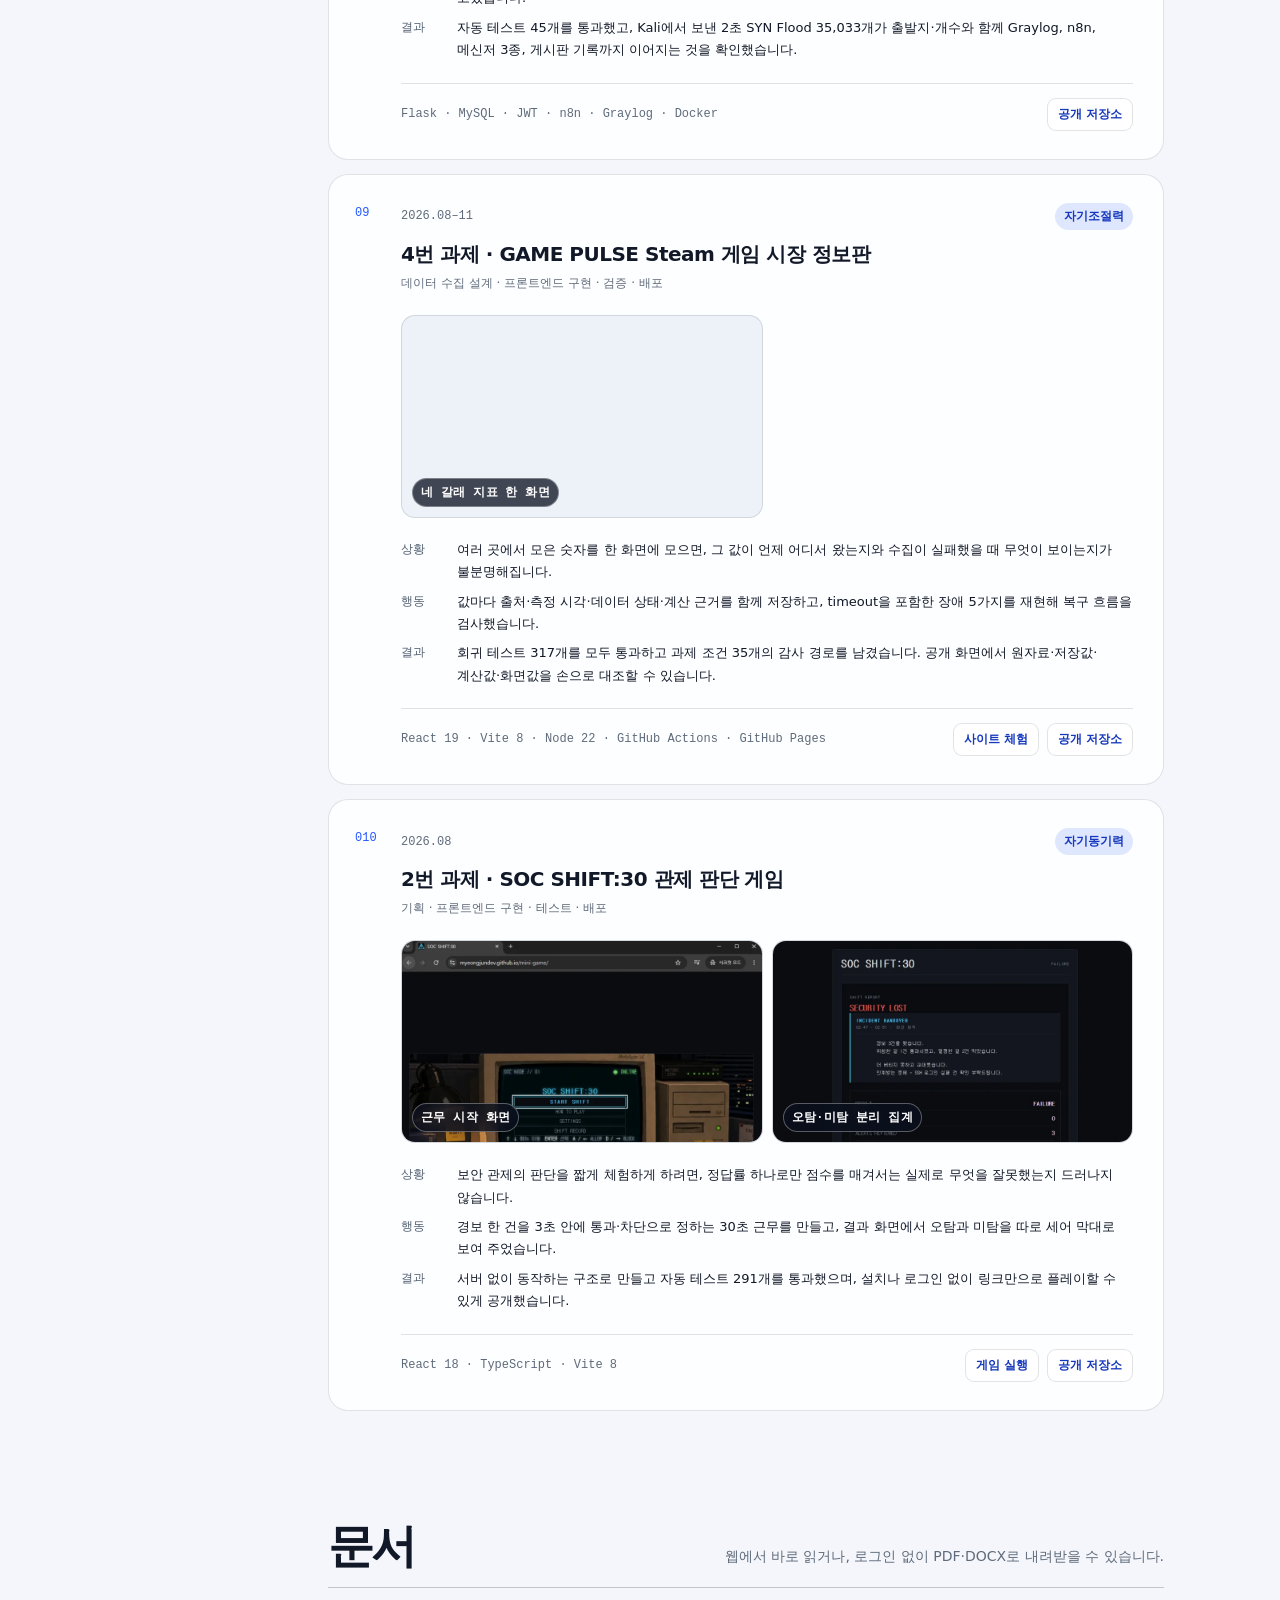
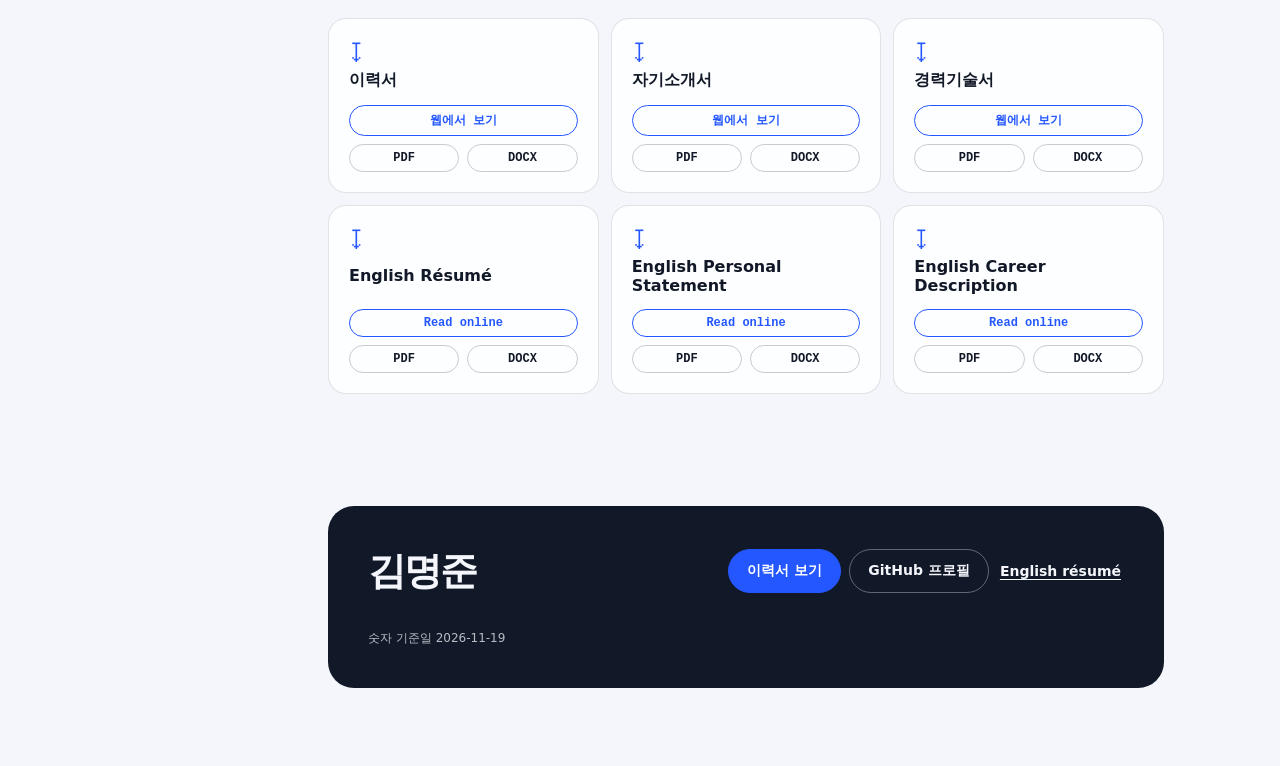
==== commit 9f33b4a1: "소개 페이지에 해담시청 프로젝트와 ALEPH 최종 기록 반영" ====
--- a/docs/index.html
+++ b/docs/index.html
@@ -104,96 +104,105 @@
     <section class="build-reel" aria-labelledby="build-reel-title">
       <div class="build-reel-head">
         <p class="mono">SELECTED BUILDS</p>
-        <span class="mono">01—10</span>
+        <span class="mono">01—11</span>
       </div>
       <h2 id="build-reel-title">만들고 끝까지 확인한 작업</h2>
       <p class="build-reel-intro">실제 화면과 결과가 남아 있는 작업을 골랐습니다.</p>
       <div class="build-stack">
-        <a class="build-card" href="#work-netproof" style="--stack-order: 0; --stack-top: 28px">
+        <a class="build-card" href="#work-haedam-soar" style="--stack-order: 0; --stack-top: 28px">
+          <span class="build-card-visual has-image" aria-hidden="true">
+            <img src="assets/haedam-flow.png" alt="" width="1600" height="900" loading="lazy" decoding="async">
+            <span class="build-card-number">01</span>
+            <span class="build-card-mark">VIEW ↗</span>
+          </span>
+          <span class="build-card-meta mono"><span>2026.11</span><span>SKT ALEPH 팀 프로젝트 · 개인 재현 랩</span></span>
+          <strong>해담시청 SOAR · 민원포털 보안 대응 자동화</strong>
+        </a>
+        <a class="build-card" href="#work-netproof" style="--stack-order: 1; --stack-top: 48px">
           <span class="build-card-visual has-image" aria-hidden="true">
             <img src="assets/netproof-contained.jpg" alt="" width="800" height="562" loading="lazy" decoding="async">
-            <span class="build-card-number">01</span>
+            <span class="build-card-number">02</span>
             <span class="build-card-mark">VIEW ↗</span>
           </span>
           <span class="build-card-meta mono"><span>2026.10</span><span>ALEPH 앱 프로젝트 · 네트워크·보안</span></span>
           <strong>NetProof — 네트워크 설정 검증 실습실</strong>
         </a>
-        <a class="build-card" href="#work-t13-app" style="--stack-order: 1; --stack-top: 50px">
+        <a class="build-card" href="#work-t13-app" style="--stack-order: 2; --stack-top: 68px">
           <span class="build-card-visual has-image" aria-hidden="true">
             <img src="assets/t13-conclusion-v9.png" alt="" width="768" height="705" loading="lazy" decoding="async">
-            <span class="build-card-number">02</span>
+            <span class="build-card-number">03</span>
             <span class="build-card-mark">VIEW ↗</span>
           </span>
           <span class="build-card-meta mono"><span>2026.09</span><span>13번 과제 · 앱</span></span>
           <strong>ExplainSOC — 성능표에 없는 질문</strong>
         </a>
-        <a class="build-card" href="#work-t10-paper" style="--stack-order: 2; --stack-top: 72px">
+        <a class="build-card" href="#work-t10-paper" style="--stack-order: 3; --stack-top: 88px">
           <span class="build-card-visual has-image" aria-hidden="true">
             <img src="assets/t10-performance-comparison.webp" alt="" width="1200" height="675" loading="lazy" decoding="async">
-            <span class="build-card-number">03</span>
+            <span class="build-card-number">04</span>
             <span class="build-card-mark">VIEW ↗</span>
           </span>
           <span class="build-card-meta mono"><span>2026.09</span><span>10번 과제 · 논문</span></span>
           <strong>데이터 분할 방식에 따른 XAI 기반 네트워크 침입 탐지 성능과 설명 안정성 분석</strong>
         </a>
-        <a class="build-card" href="#work-clov" style="--stack-order: 3; --stack-top: 94px">
+        <a class="build-card" href="#work-clov" style="--stack-order: 4; --stack-top: 108px">
           <span class="build-card-visual has-image" aria-hidden="true">
             <img src="assets/clov-promise.webp" alt="" width="1400" height="684" loading="lazy" decoding="async">
-            <span class="build-card-number">04</span>
+            <span class="build-card-number">05</span>
             <span class="build-card-mark">VIEW ↗</span>
           </span>
           <span class="build-card-meta mono"><span>2026.06 - 2026.08</span><span>팀 프로젝트 · 풀스택</span></span>
           <strong>CLOV — 함께 만드는 우정 기록 서비스</strong>
         </a>
-        <a class="build-card" href="#work-t07-auth" style="--stack-order: 4; --stack-top: 116px">
+        <a class="build-card" href="#work-t07-auth" style="--stack-order: 5; --stack-top: 128px">
           <span class="build-card-visual has-image" aria-hidden="true">
             <img src="assets/t07-login.webp" alt="" width="1200" height="1133" loading="lazy" decoding="async">
-            <span class="build-card-number">05</span>
+            <span class="build-card-number">06</span>
             <span class="build-card-mark">VIEW ↗</span>
           </span>
           <span class="build-card-meta mono"><span>2026.09</span><span>7번 과제 · 인증 · 풀스택</span></span>
           <strong>플랜두씨 다이어리 — 로그아웃하면 바로 막히는 인증</strong>
         </a>
-        <a class="build-card" href="#experience-third-project" style="--stack-order: 5; --stack-top: 138px">
+        <a class="build-card" href="#experience-third-project" style="--stack-order: 6; --stack-top: 148px">
           <span class="build-card-visual has-image" aria-hidden="true">
             <img src="assets/t08-public-first-screen.webp" alt="" width="1280" height="860" loading="lazy" decoding="async">
-            <span class="build-card-number">06</span>
+            <span class="build-card-number">07</span>
             <span class="build-card-mark">VIEW ↗</span>
           </span>
           <span class="build-card-meta mono"><span>2026.09</span><span>WebAuthn 인증 설계 · 구현 · 검증 · 배포</span></span>
           <strong>8번 과제 · 패스키로 잠근 비공개 영역</strong>
         </a>
-        <a class="build-card" href="#experience-t05-ai-handoff" style="--stack-order: 6; --stack-top: 160px">
+        <a class="build-card" href="#experience-t05-ai-handoff" style="--stack-order: 7; --stack-top: 168px">
           <span class="build-card-visual has-image" aria-hidden="true">
             <img src="assets/t05-studio.webp" alt="" width="1200" height="767" loading="lazy" decoding="async">
-            <span class="build-card-number">07</span>
+            <span class="build-card-number">08</span>
             <span class="build-card-mark">VIEW ↗</span>
           </span>
           <span class="build-card-meta mono"><span>2026.08 - 2026.09</span><span>실험 설계 · 프론트엔드 구현 · 검증 · 배포</span></span>
           <strong>5번 과제 · 대화 없이 넘긴 AI 인계</strong>
         </a>
-        <a class="build-card" href="#experience-flask-board" style="--stack-order: 7; --stack-top: 182px">
+        <a class="build-card" href="#experience-flask-board" style="--stack-order: 8; --stack-top: 188px">
           <span class="build-card-visual has-image" aria-hidden="true">
             <img src="assets/fb-self-demote-blocked.webp" alt="" width="1200" height="780" loading="lazy" decoding="async">
-            <span class="build-card-number">08</span>
+            <span class="build-card-number">09</span>
             <span class="build-card-mark">VIEW ↗</span>
           </span>
           <span class="build-card-meta mono"><span>2026.09</span><span>보안 기능 설계·구현 · 자동화 연동 · 검증</span></span>
           <strong>수업 실습 · 경보와 권한 회수를 붙인 보안 게시판</strong>
         </a>
-        <a class="build-card" href="#experience-t04-info-board" style="--stack-order: 8; --stack-top: 204px">
+        <a class="build-card" href="#experience-t04-info-board" style="--stack-order: 9; --stack-top: 208px">
           <span class="build-card-visual has-image" aria-hidden="true">
             <img src="assets/t04-overview.webp" alt="" width="1265" height="712" loading="lazy" decoding="async">
-            <span class="build-card-number">09</span>
-            <span class="build-card-mark">VIEW ↗</span>
-          </span>
-          <span class="build-card-meta mono"><span>2026.08 - 2026.09</span><span>데이터 수집 설계 · 프론트엔드 구현 · 검증 · 배포</span></span>
-          <strong>4번 과제 · GAME PULSE 데이터 보드</strong>
-        </a>
-        <a class="build-card" href="#experience-t02-mini-game" style="--stack-order: 9; --stack-top: 226px">
+            <span class="build-card-number">10</span>
+            <span class="build-card-mark">VIEW ↗</span>
+          </span>
+          <span class="build-card-meta mono"><span>2026.08–11</span><span>데이터 수집 설계 · 프론트엔드 구현 · 검증 · 배포</span></span>
+          <strong>4번 과제 · GAME PULSE Steam 게임 시장 정보판</strong>
+        </a>
+        <a class="build-card" href="#experience-t02-mini-game" style="--stack-order: 10; --stack-top: 228px">
           <span class="build-card-visual has-image" aria-hidden="true">
             <img src="assets/t02-lobby.webp" alt="" width="900" height="935" loading="lazy" decoding="async">
-            <span class="build-card-number">10</span>
+            <span class="build-card-number">11</span>
             <span class="build-card-mark">VIEW ↗</span>
           </span>
           <span class="build-card-meta mono"><span>2026.08</span><span>기획 · 프론트엔드 구현 · 테스트 · 배포</span></span>
@@ -208,10 +217,25 @@
           <h2>대표작</h2>
         </div>
         <div class="works">
+          <article id="work-haedam-soar" class="work published reveal">
+            <div class="work-visual has-image">
+              <img src="assets/haedam-flow.png" alt="해담시청 개인 랩의 탐지, 티켓 기록, 차단, 검증과 원복 흐름" width="1600" height="900" style="object-fit: contain" loading="lazy" decoding="async">
+              <span class="work-number">01</span>
+            </div>
+            <div class="work-copy">
+              <span class="mono muted work-kind">SKT ALEPH 팀 프로젝트 · 개인 재현 랩 · 2026.11</span>
+              <h3 class="work-title">해담시청 SOAR · 민원포털 보안 대응 자동화</h3>
+              <p class="work-desc">4인 팀의 조장을 맡아 React·Flask 민원포털을 구현했습니다. 개인 랩에서는 경보가 티켓으로 기록된 뒤 차단되는 과정을 재현하고, 정상 사용자가 계속 접속할 수 있는지와 승인 후 접속이 복구되는지를 실제 요청으로 확인했습니다.</p>
+              <p class="work-decision"><span class="mono">핵심 판단</span>차단 성공 여부와 정상 사용자의 접속 여부를 함께 확인했습니다.</p>
+
+              <p class="links"><a href="https://github.com/myeongjundev/haedam-soar-portfolio">개인 재현 기록과 팀 내 역할</a></p>
+            </div>
+
+          </article>
           <article id="work-netproof" class="work published reveal">
             <div class="work-visual has-image">
               <img src="assets/netproof-contained.jpg" alt="NetProof 침해 가정 장면 1. 규칙을 고친 뒤 처음 3곳·서비스 15개에서 지금 1곳·서비스 1개로 줄고 DB의 MySQL만 닿는 합성 구성이다." width="800" height="562" style="object-fit: contain; object-position: center" loading="lazy" decoding="async">
-              <span class="work-number">01</span>
+              <span class="work-number">02</span>
             </div>
             <div class="work-copy">
               <span class="mono muted work-kind">ALEPH 앱 프로젝트 · 네트워크·보안 · 2026.10</span>
@@ -253,7 +277,7 @@
           <article id="work-t13-app" class="work published reveal">
             <div class="work-visual has-image">
               <img src="assets/t13-conclusion-v9.png" alt="ExplainSOC 결론 카드. 광고 숫자만으로는 아직 믿기 이르다는 결론과 이유, 논문에서 같은 AI가 99.8점에서 38.7점이 된 두 시험 막대, 업체에 물을 질문과 논문 실험실로 가는 길을 보여 준다." width="768" height="705" style="object-position: left top" loading="lazy" decoding="async">
-              <span class="work-number">02</span>
+              <span class="work-number">03</span>
             </div>
             <div class="work-copy">
               <span class="mono muted work-kind">13번 과제 · 앱 · 2026.09</span>
@@ -295,7 +319,7 @@
           <article id="work-t10-paper" class="work published reveal">
             <div class="work-visual has-image">
               <img src="assets/t10-performance-comparison.webp" alt="무작위 분할과 날짜 기반 미관측 공격 분할에서 세 모델의 Macro F1과 공격 Recall을 비교한 차트." width="1200" height="675" style="object-fit: contain; object-position: center" loading="lazy" decoding="async">
-              <span class="work-number">03</span>
+              <span class="work-number">04</span>
             </div>
             <div class="work-copy">
               <span class="mono muted work-kind">10번 과제 · 논문 · 2026.09</span>
@@ -337,7 +361,7 @@
           <article id="work-clov" class="work published reveal">
             <div class="work-visual has-image">
               <img src="assets/clov-promise.webp" alt="CLOV 일정 계획 화면. 초대권 형태의 일정 카드와 진행 상태 탭이 보인다." width="1400" height="684" loading="lazy" decoding="async">
-              <span class="work-number">04</span>
+              <span class="work-number">05</span>
             </div>
             <div class="work-copy">
               <span class="mono muted work-kind">팀 프로젝트 · 풀스택 · 2026.06 - 2026.08</span>
@@ -379,7 +403,7 @@
           <article id="work-t07-auth" class="work published reveal">
             <div class="work-visual has-image">
               <img src="assets/t07-login.webp" alt="플랜두씨 다이어리 로그인 화면. 계정으로 들어가면 본인이 쓴 계획만 보인다는 안내와 이메일·비밀번호 입력 칸이 있다. 예시 계정은 합성 값이다." width="1200" height="1133" style="object-position: 30% top" loading="lazy" decoding="async">
-              <span class="work-number">05</span>
+              <span class="work-number">06</span>
             </div>
             <div class="work-copy">
               <span class="mono muted work-kind">7번 과제 · 인증 · 풀스택 · 2026.09</span>
@@ -437,7 +461,7 @@
           </div>
           <p class="summary">끝내지 못한 프로젝트 뒤에 남은 클라우드 청구서를 항목별로 읽었습니다.</p>
           <p class="body">2024년 12월 5일, AWS에서 134,772원이 결제됐습니다. 한 달 뒤에도 94,138원이 빠져나가 모두 23만 원에 가까운 돈이었습니다. 대학 팀 프로젝트에서 백엔드와 인프라를 맡았지만 당시 실력으로는 화면과 서버를 끝내 연결하지 못했습니다. 프로젝트가 끝난 뒤에도 시드니 리전의 로드밸런서와 서버, 디스크, 공인 IP가 남아 있었습니다. 당황했지만 청구 내역부터 읽고 남은 자원을 찾아 삭제했습니다. AWS 고객지원이 요청한 월별 내역과 원인, 재발 방지 대책은 GPT에게 물어 가며 직접 정리해 제출했습니다. 문제를 지우는 데서 끝내지 않고 같은 비용이 다시 생기지 않도록 확인할 항목도 함께 적었습니다. 이때 코드를 만드는 것과 서비스를 닫을 때 남은 자원까지 책임지는 일이 다르다는 것을 처음 배웠습니다. 환불 결과는 확인되지 않았기 때문에 결과를 보태지 않습니다.</p>
-          <p class="pair">↔ 숫자 · 「제출한 과제 / 현재 제출 대상 과제」</p>
+          <p class="pair">↔ 숫자 · 「무료 과제」</p>
         </article>
         <article class="stage reveal" id="story-recovery">
           <span class="stage-index" aria-hidden="true">02</span>
@@ -461,7 +485,7 @@
           </div>
           <p class="summary">익숙한 개발을 벗어나 네트워크와 보안 과정에서 다시 초보자로 시작했습니다.</p>
           <p class="body">2026년 8월 11일, SKT ALEPH 네트워크 보안 과정에서 다시 초보자가 되었습니다. VLAN, 라우팅, ACL과 pfSense는 모두 처음이었습니다. VMware와 pfSense 실습에서 연결이 끊길 때마다 ping, 로그, IP 대역과 설정값 순으로 확인하며 원인을 좁혔습니다. CLOV 배포에서는 모르는 채 넘겼던 네트워크 흐름을 이번에는 결과만 맞추지 않고 확인 순서까지 기록했습니다. 8월 31일에는 새로 만난 팀원들에게 먼저 말을 걸었고, 9월 4일에는 수업을 따라가기 힘들어하던 옆 팀원을 도왔습니다. 9월 13일에는 침입 탐지 모델이 처음 보는 공격에서도 성능을 유지하는지 CICIDS2017 2,830,743건으로 검증한 논문을 제출했습니다. 익숙한 개발 밖으로 나온 선택을 출석과 리추얼, 재현 가능한 연구 결과로 이어 가고 있습니다.</p>
-          <p class="pair">↔ 숫자 · 「아침 리추얼 작성 수업일 / 확정 수업일」</p>
+          <p class="pair">↔ 숫자 · 「리추얼 작성일」</p>
         </article>
         <p class="lead closing">팀이 안심하고 다음 작업을 이어갈 수 있는 기준을 만드는 개발자가 되겠습니다.</p>
       </section>
@@ -474,30 +498,48 @@
         <div class="metrics">
           <article class="metric reveal">
             <span class="metric-index mono">01</span>
-            <span class="value">49 / 50일</span>
-            <span class="label">출석일 / 재적일</span>
-            <span class="label-detail">결석 0 · 10/26 출석 확인 전</span>
-            <span class="metric-bar" aria-hidden="true"><span style="--progress: 98%"></span></span>
-            <span class="source">근거 · 과제지속력<br>출처 · 내 출석 기록<br>기준 · 2026-10-26<br>분모 · 2026-08-11부터 2026-10-26까지 재적일. 10/26 미확정 1일 포함</span>
+            <span class="value">100%</span>
+            <span class="label">출석률</span>
+
+            <span class="metric-bar" aria-hidden="true"><span style="--progress: 100%"></span></span>
+            <span class="source">근거 · 과제지속력<br>출처 · ALEPH 내 기록<br>기준 · 2026-11-19<br>집계 범위 · 과정 출석률 · 기준 80%</span>
 
           </article>
           <article class="metric reveal">
             <span class="metric-index mono">02</span>
-            <span class="value">49 / 49일</span>
-            <span class="label">아침 리추얼 작성 수업일 / 확정 수업일</span>
+            <span class="value">22 / 22단계</span>
+            <span class="label">방어전</span>
 
             <span class="metric-bar" aria-hidden="true"><span style="--progress: 100%"></span></span>
-            <span class="source">근거 · 회복탄력성<br>출처 · 내 리추얼 기록<br>기준 · 2026-10-23<br>분모 · 2026-08-11부터 2026-10-23까지 확정된 수업일</span>
-            <span class="pair">↔ 이야기 · 「더 나아진 지금」</span>
+            <span class="source">근거 · 과제지속력<br>출처 · ALEPH 내 기록<br>기준 · 2026-11-19<br>집계 범위 · 마무리 자료로 확정된 전체 단계</span>
+
           </article>
           <article class="metric reveal">
             <span class="metric-index mono">03</span>
-            <span class="value">14 / 14개</span>
-            <span class="label">제출한 과제 / 현재 제출 대상 과제</span>
-            <span class="label-detail">공개 검증 가능 12개 · 비공개 저장소 2개</span>
+            <span class="value">63일</span>
+            <span class="label">리추얼 작성일</span>
+
+
+            <span class="source">근거 · 회복탄력성<br>출처 · ALEPH 내 기록<br>기준 · 2026-11-19<br>집계 범위 · 아침과 마무리 리추얼을 모두 쓴 날</span>
+            <span class="pair">↔ 이야기 · 「더 나아진 지금」</span>
+          </article>
+          <article class="metric reveal">
+            <span class="metric-index mono">04</span>
+            <span class="value">13 / 13개</span>
+            <span class="label">무료 과제</span>
+
             <span class="metric-bar" aria-hidden="true"><span style="--progress: 100%"></span></span>
-            <span class="source">근거 · 과제지속력<br>출처 · 내 제출 현황 · GitHub 저장소<br>기준 · 2026-10-26<br>분모 · T01부터 T13까지와 NetProof. 진행 중인 과제 없음</span>
+            <span class="source">근거 · 과제지속력<br>출처 · ALEPH 내 기록<br>기준 · 2026-11-19<br>집계 범위 · 전체 무료 과제 중 마스터가 승인한 과제</span>
             <span class="pair">↔ 이야기 · 「고난」</span>
+          </article>
+          <article class="metric reveal">
+            <span class="metric-index mono">05</span>
+            <span class="value">3 / 3종</span>
+            <span class="label">메모리얼 문서</span>
+
+            <span class="metric-bar" aria-hidden="true"><span style="--progress: 100%"></span></span>
+            <span class="source">근거 · 과제지속력<br>출처 · ALEPH 내 기록<br>기준 · 2026-11-19<br>집계 범위 · 이력서 · 자기소개서 · 포트폴리오</span>
+
           </article>
         </div>
       </section>
@@ -697,13 +739,13 @@
         <article id="experience-t04-info-board" class="exp reveal">
           <span class="exp-index mono" aria-hidden="true">09</span>
           <div class="exp-meta">
-            <span class="mono muted">2026.08 - 2026.09</span>
+            <span class="mono muted">2026.08–11</span>
             <span class="spacer"></span>
             <span class="ability">자기조절력</span>
           </div>
-          <h3 class="exp-title">4번 과제 · GAME PULSE 데이터 보드</h3>
+          <h3 class="exp-title">4번 과제 · GAME PULSE Steam 게임 시장 정보판</h3>
           <p class="exp-role">데이터 수집 설계 · 프론트엔드 구현 · 검증 · 배포</p>
-          <div class="project-gallery" aria-label="4번 과제 · GAME PULSE 데이터 보드 화면">
+          <div class="project-gallery" aria-label="4번 과제 · GAME PULSE Steam 게임 시장 정보판 화면">
             <figure class="gallery-item">
               <img src="assets/t04-overview.webp" alt="GAME PULSE 공개 화면. 동시접속, 매출 순위, 할인·무료, 시청 순위를 한 화면에서 비교한다." width="1265" height="712" loading="lazy" decoding="async">
               <figcaption>네 갈래 지표 한 화면</figcaption>
@@ -755,7 +797,7 @@
       <footer id="contact" class="contact">
         <p class="name">김명준</p>
         <p class="cta cta-footer"><a class="cta-primary" href="resume.html">이력서 보기</a><a class="cta-secondary" href="https://github.com/myeongjundev">GitHub 프로필</a><a class="cta-text" href="resume-en.html" lang="en">English résumé</a></p>
-        <p class="note">숫자 기준일 2026-10-26</p>
+        <p class="note">숫자 기준일 2026-11-19</p>
       </footer>
     </main>
     <nav class="entrances entrances-rail" aria-label="섹션 바로가기">
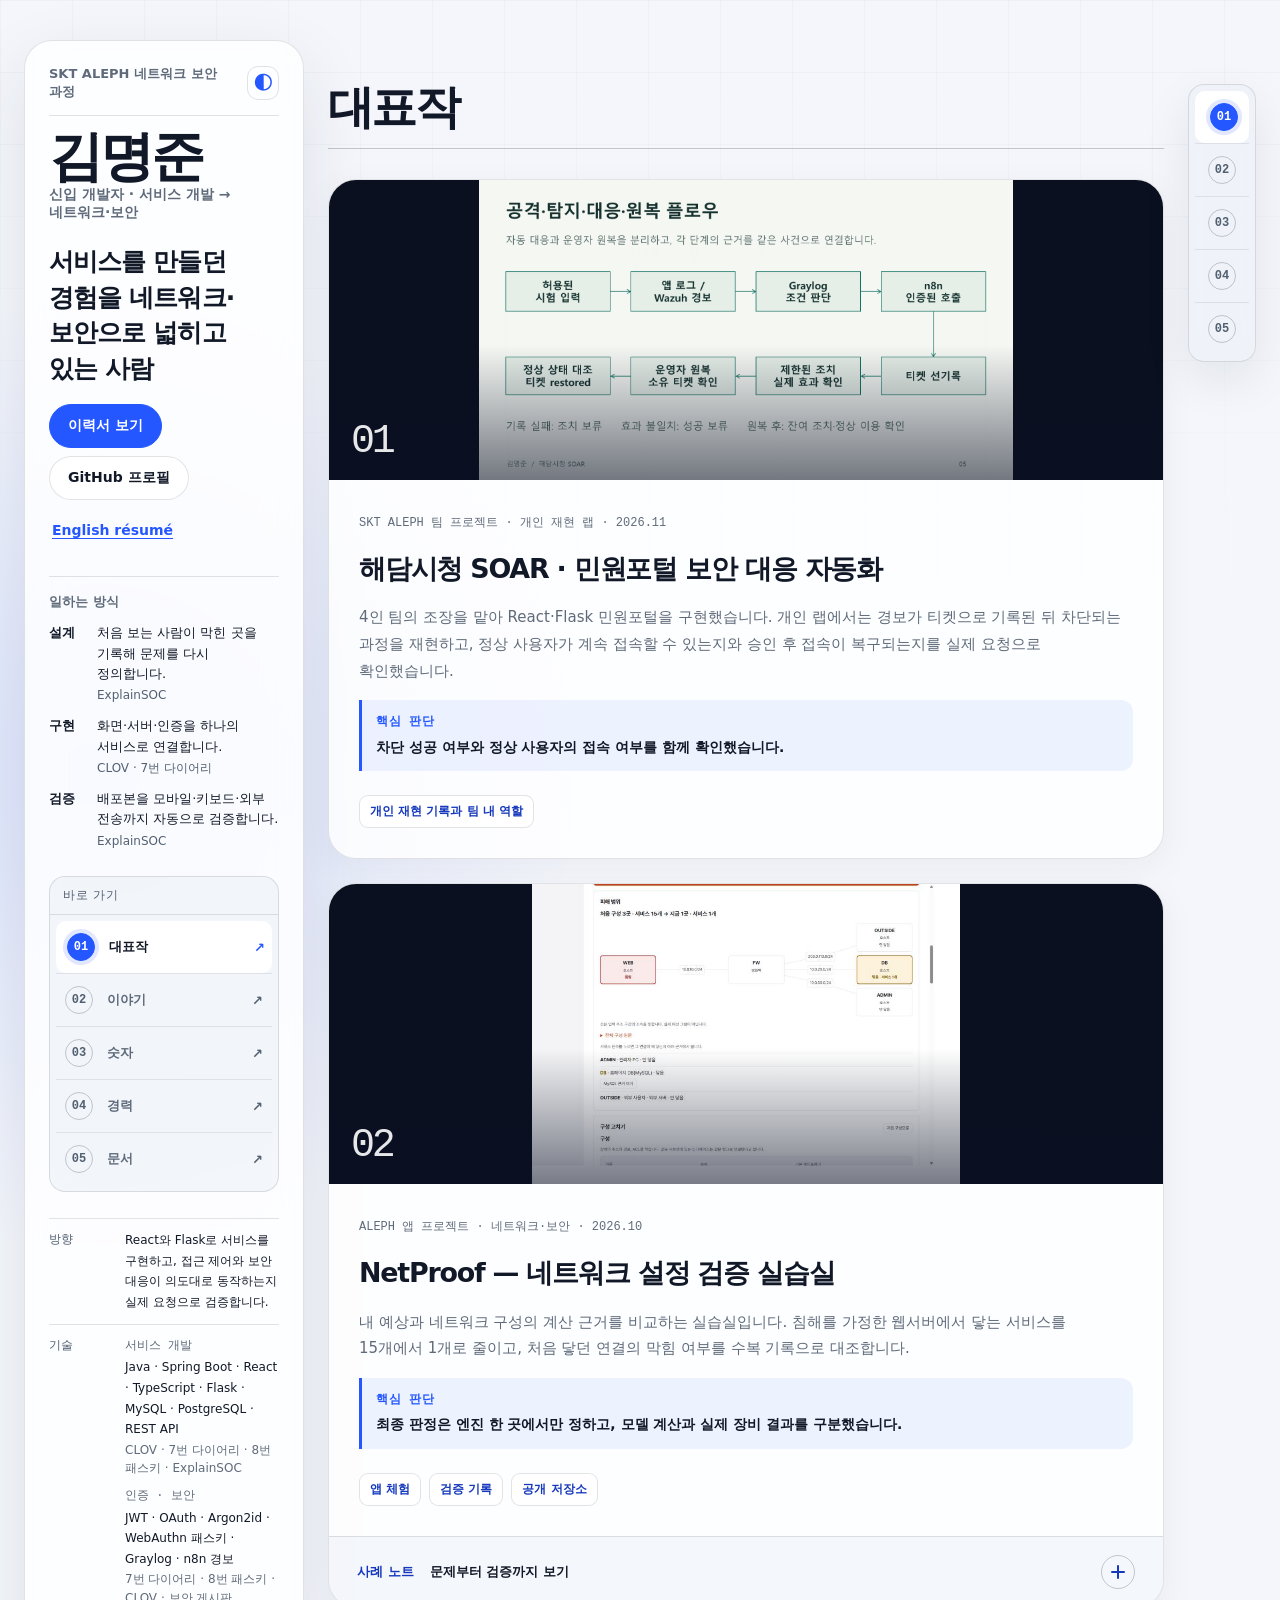
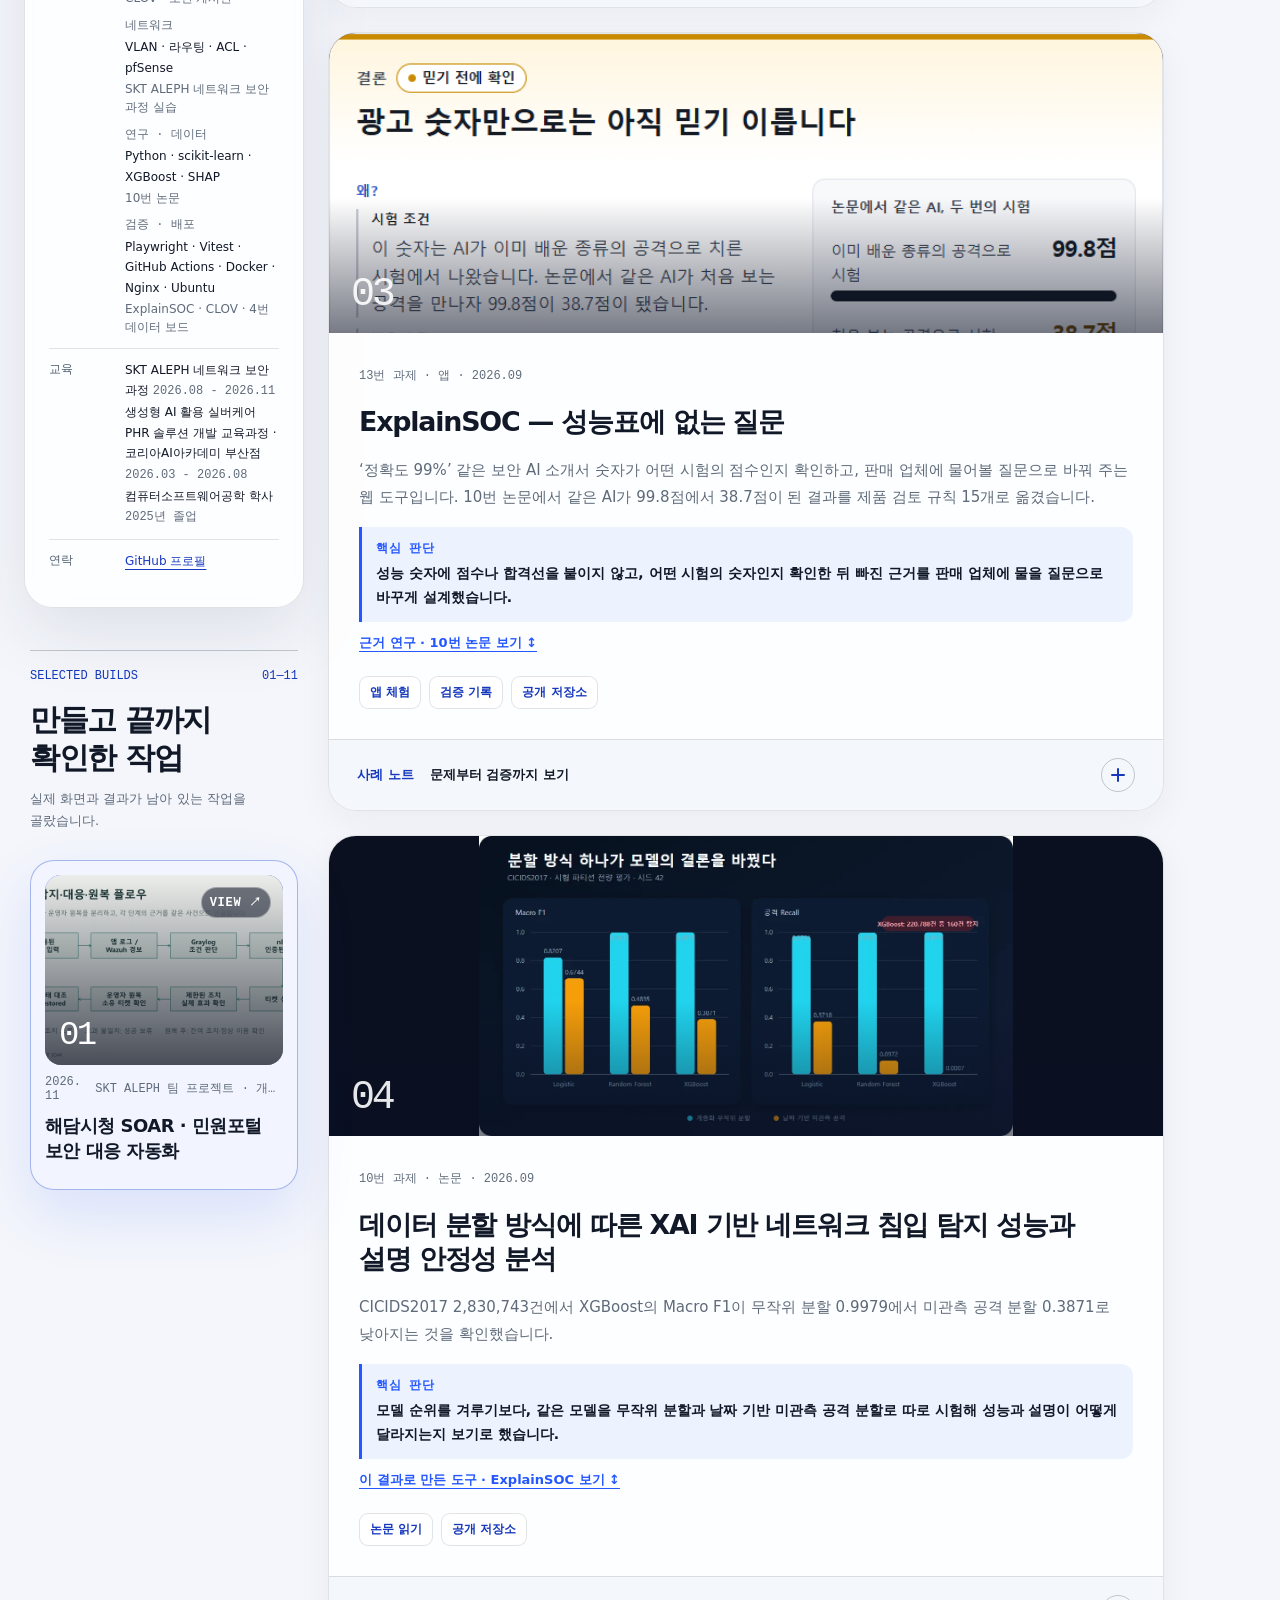
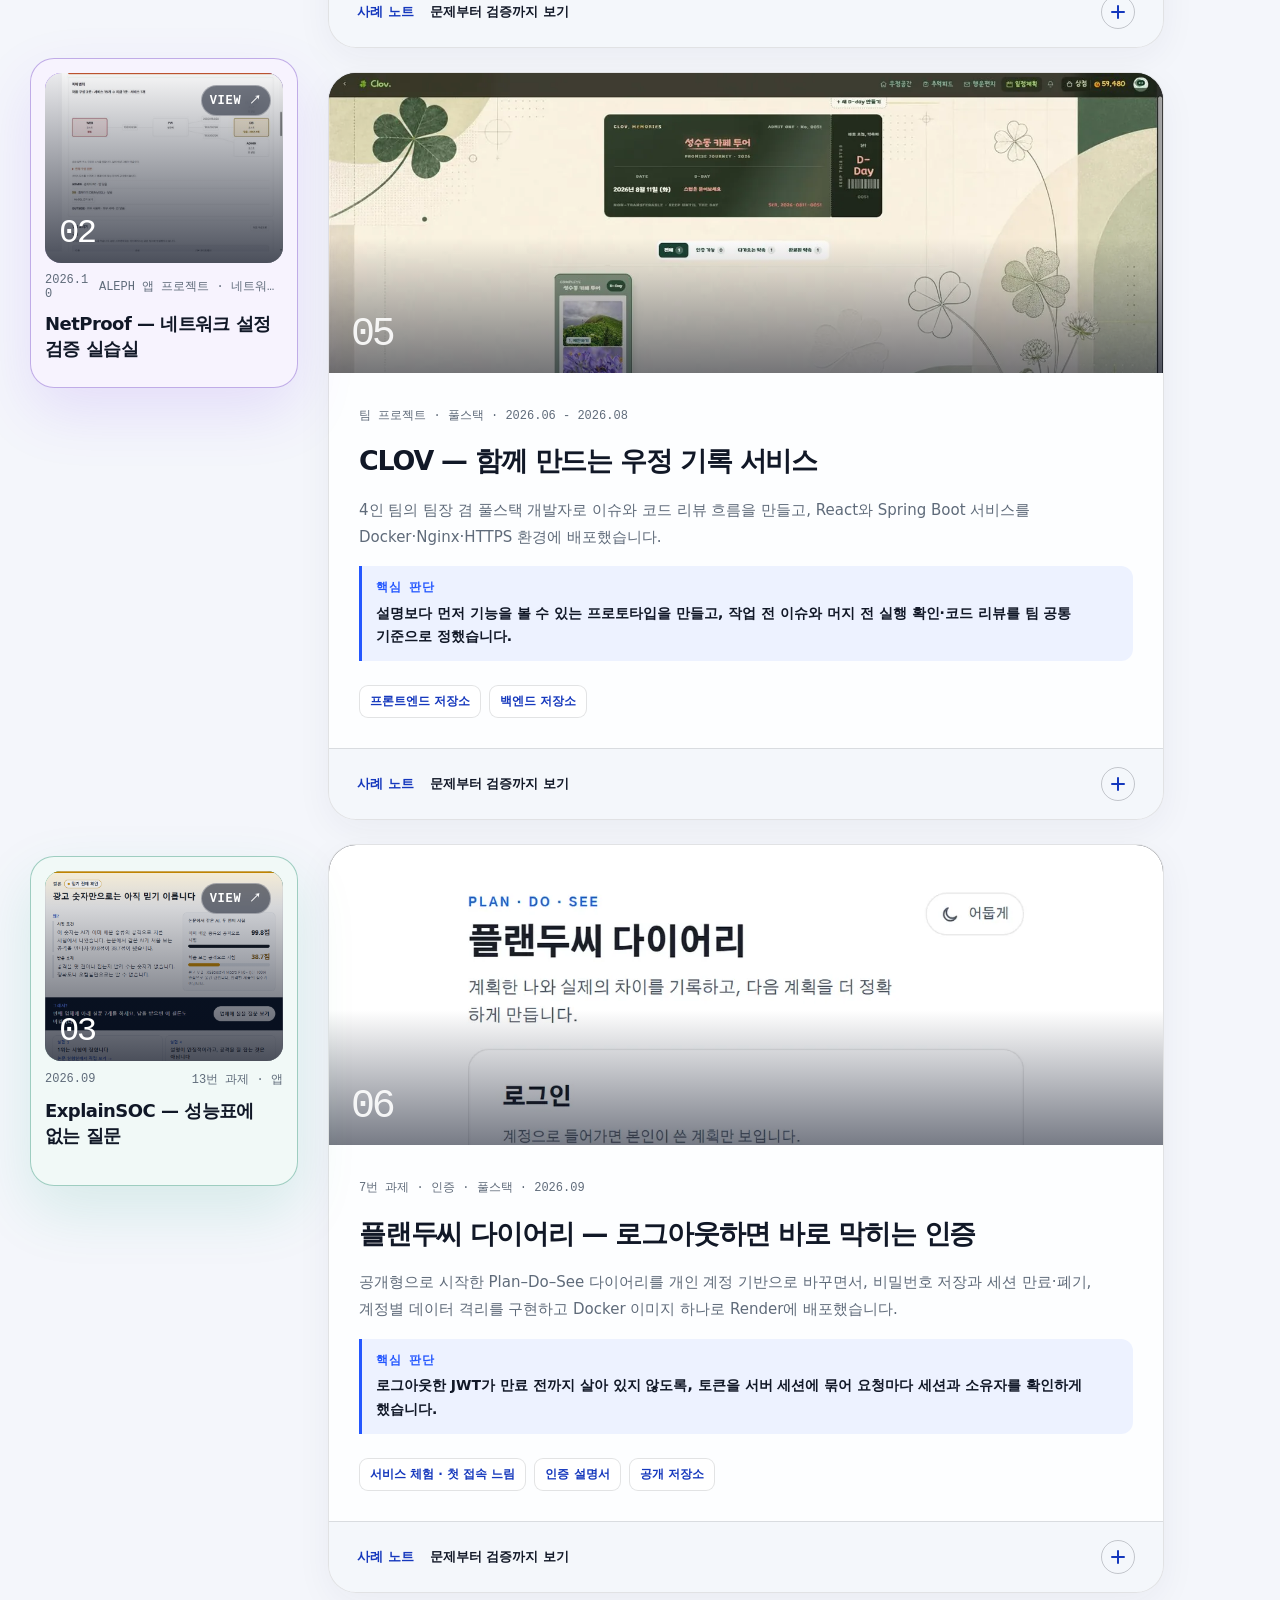
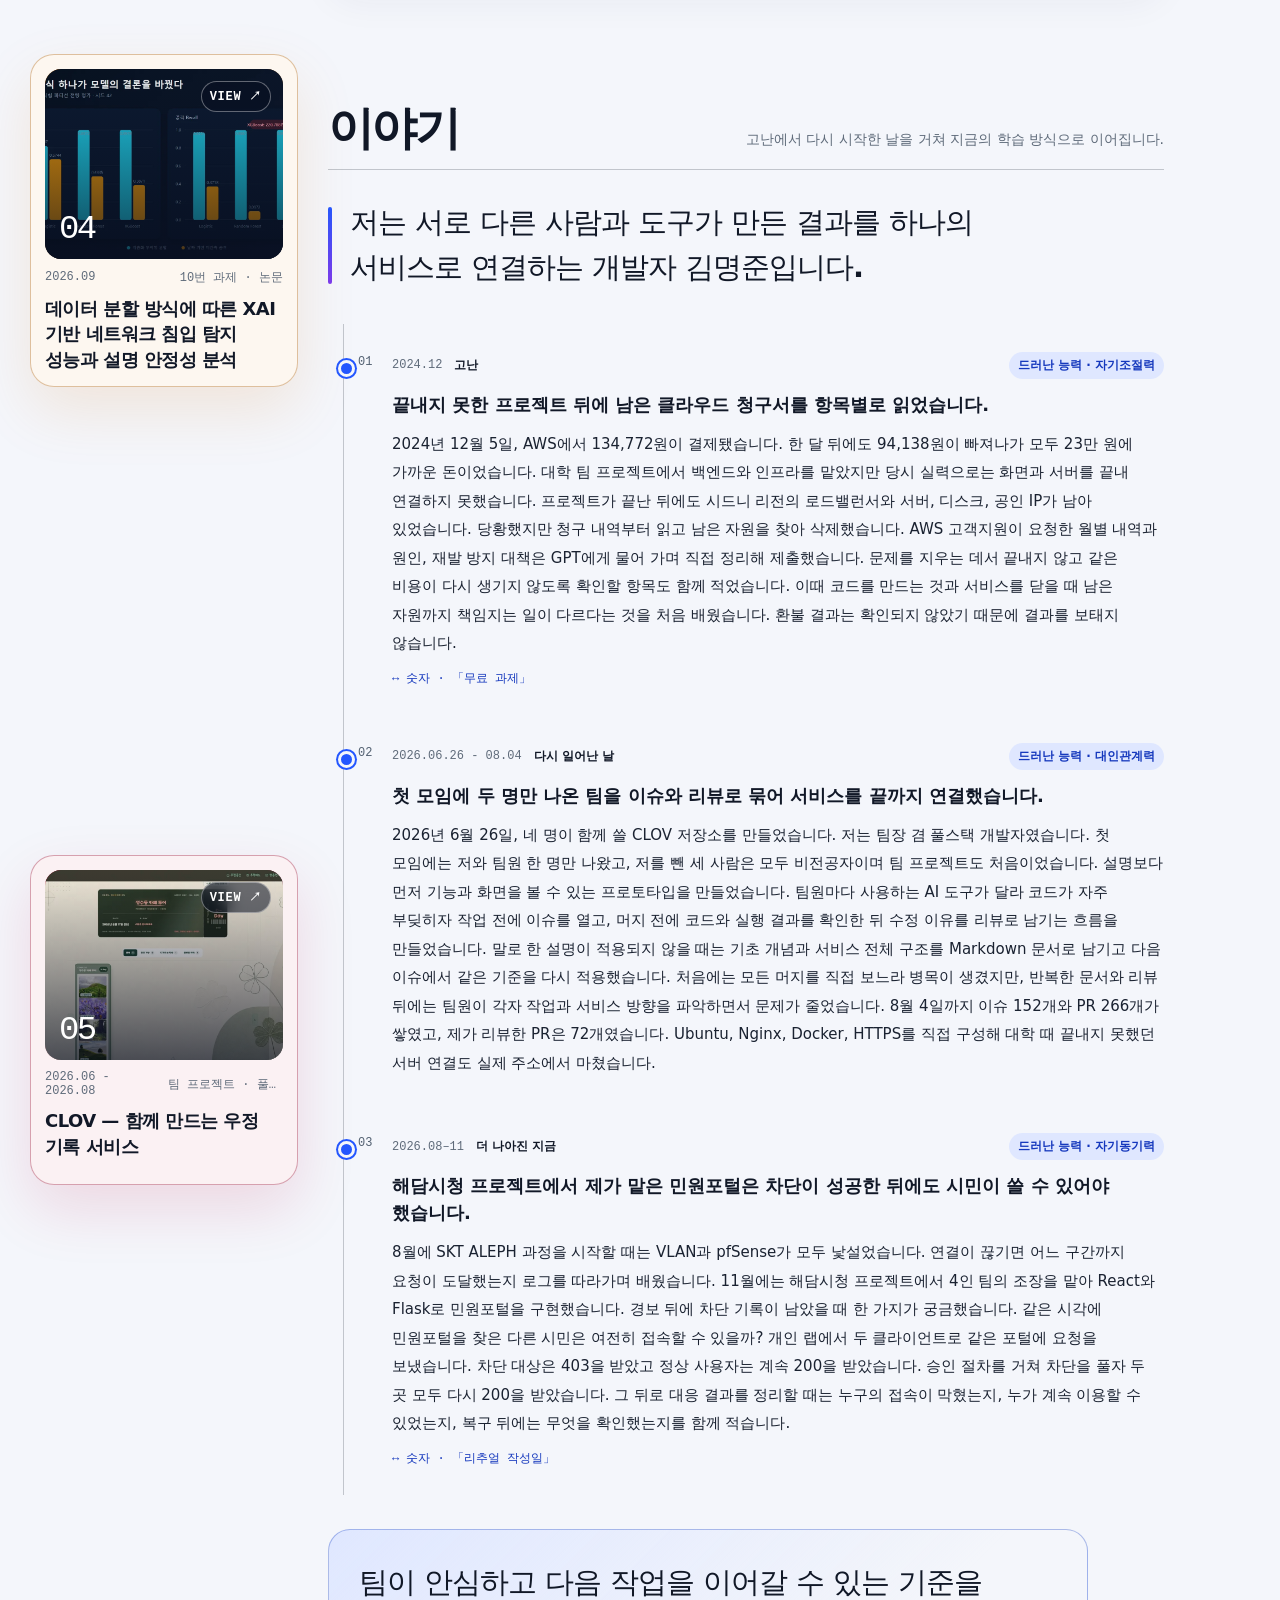
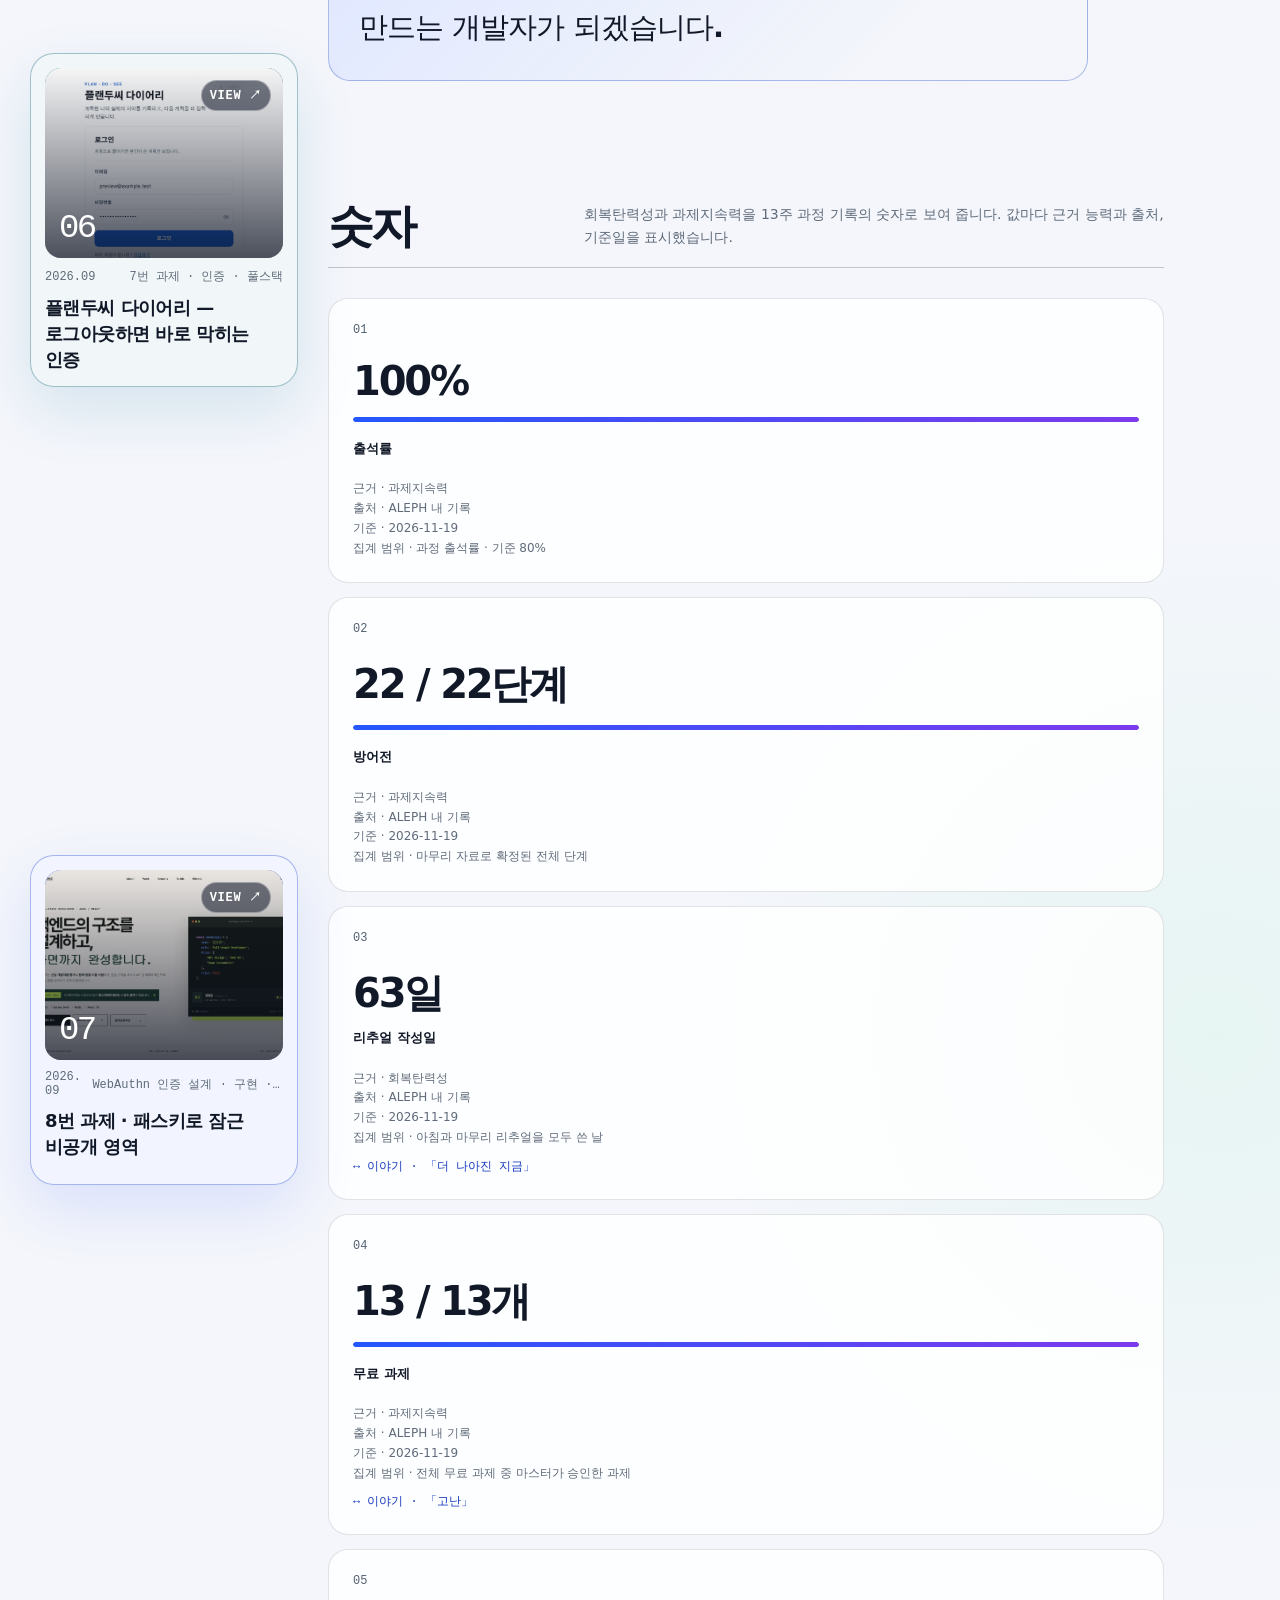
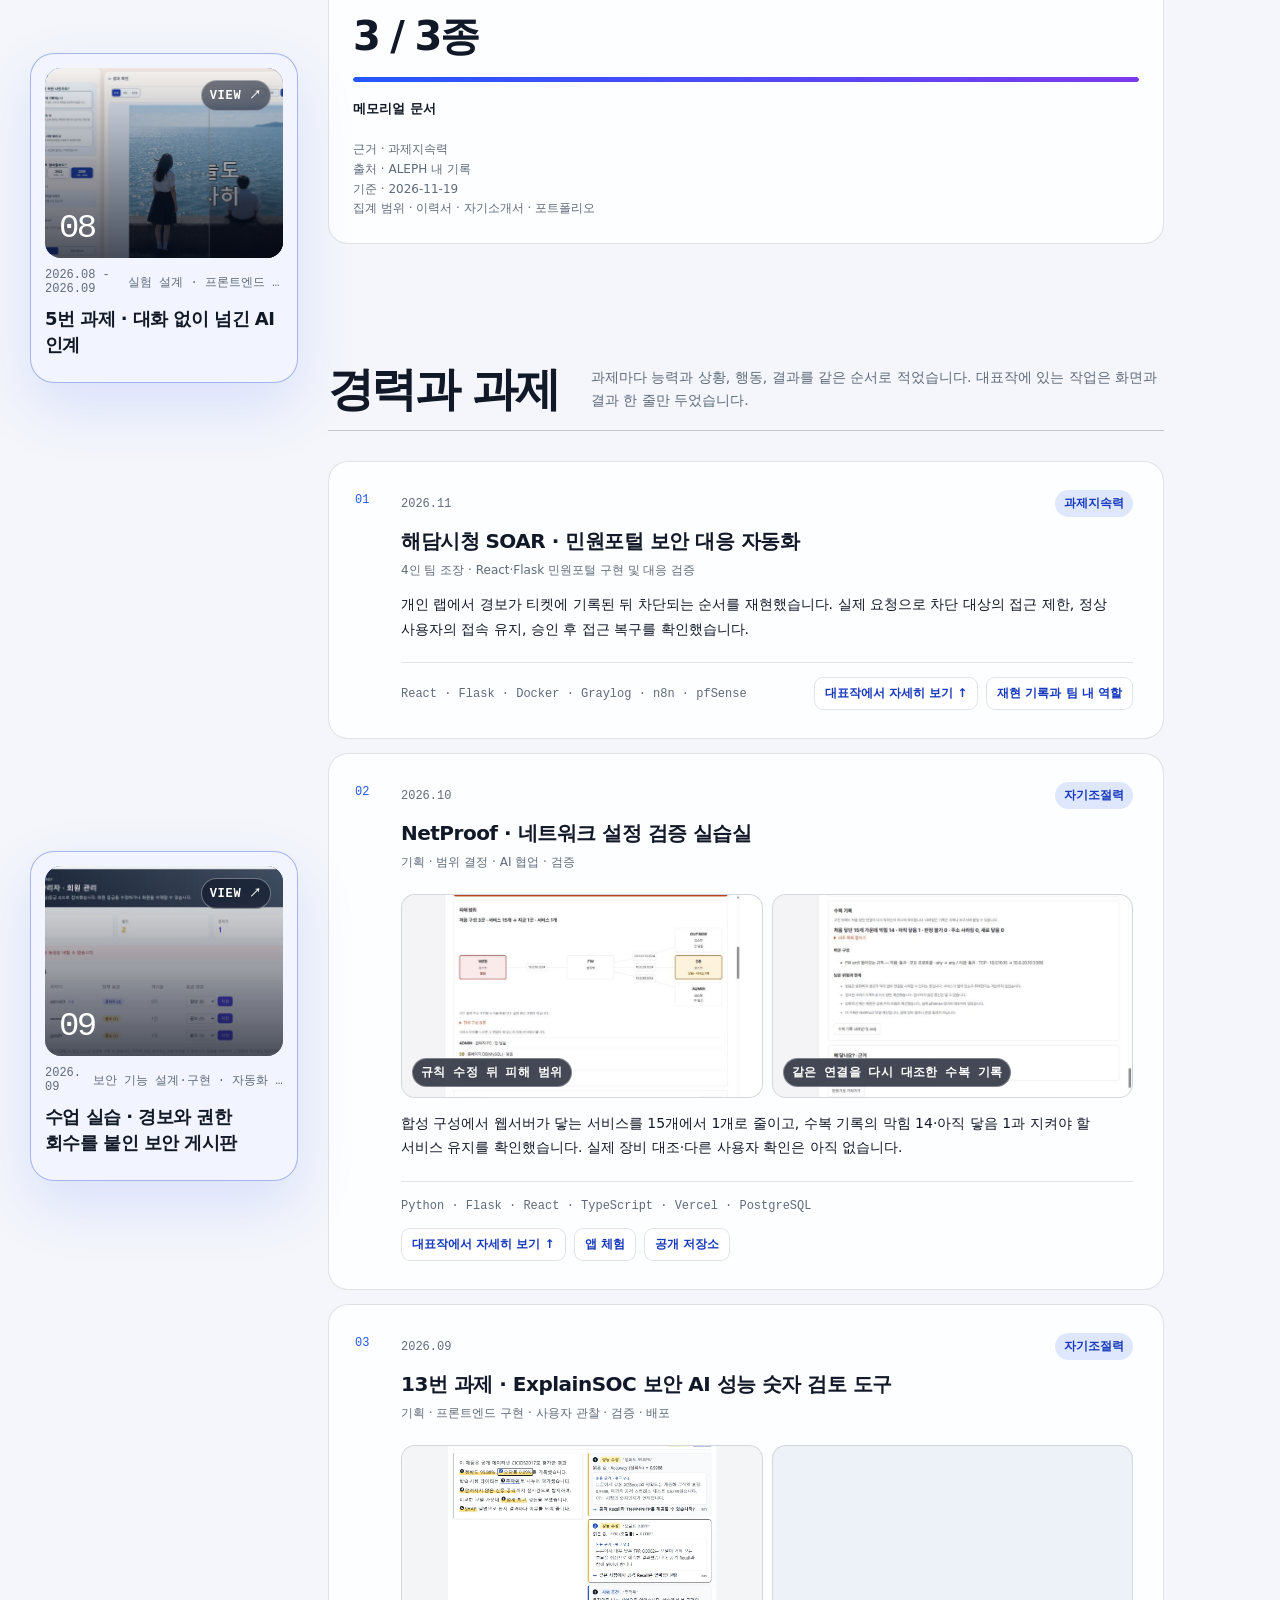
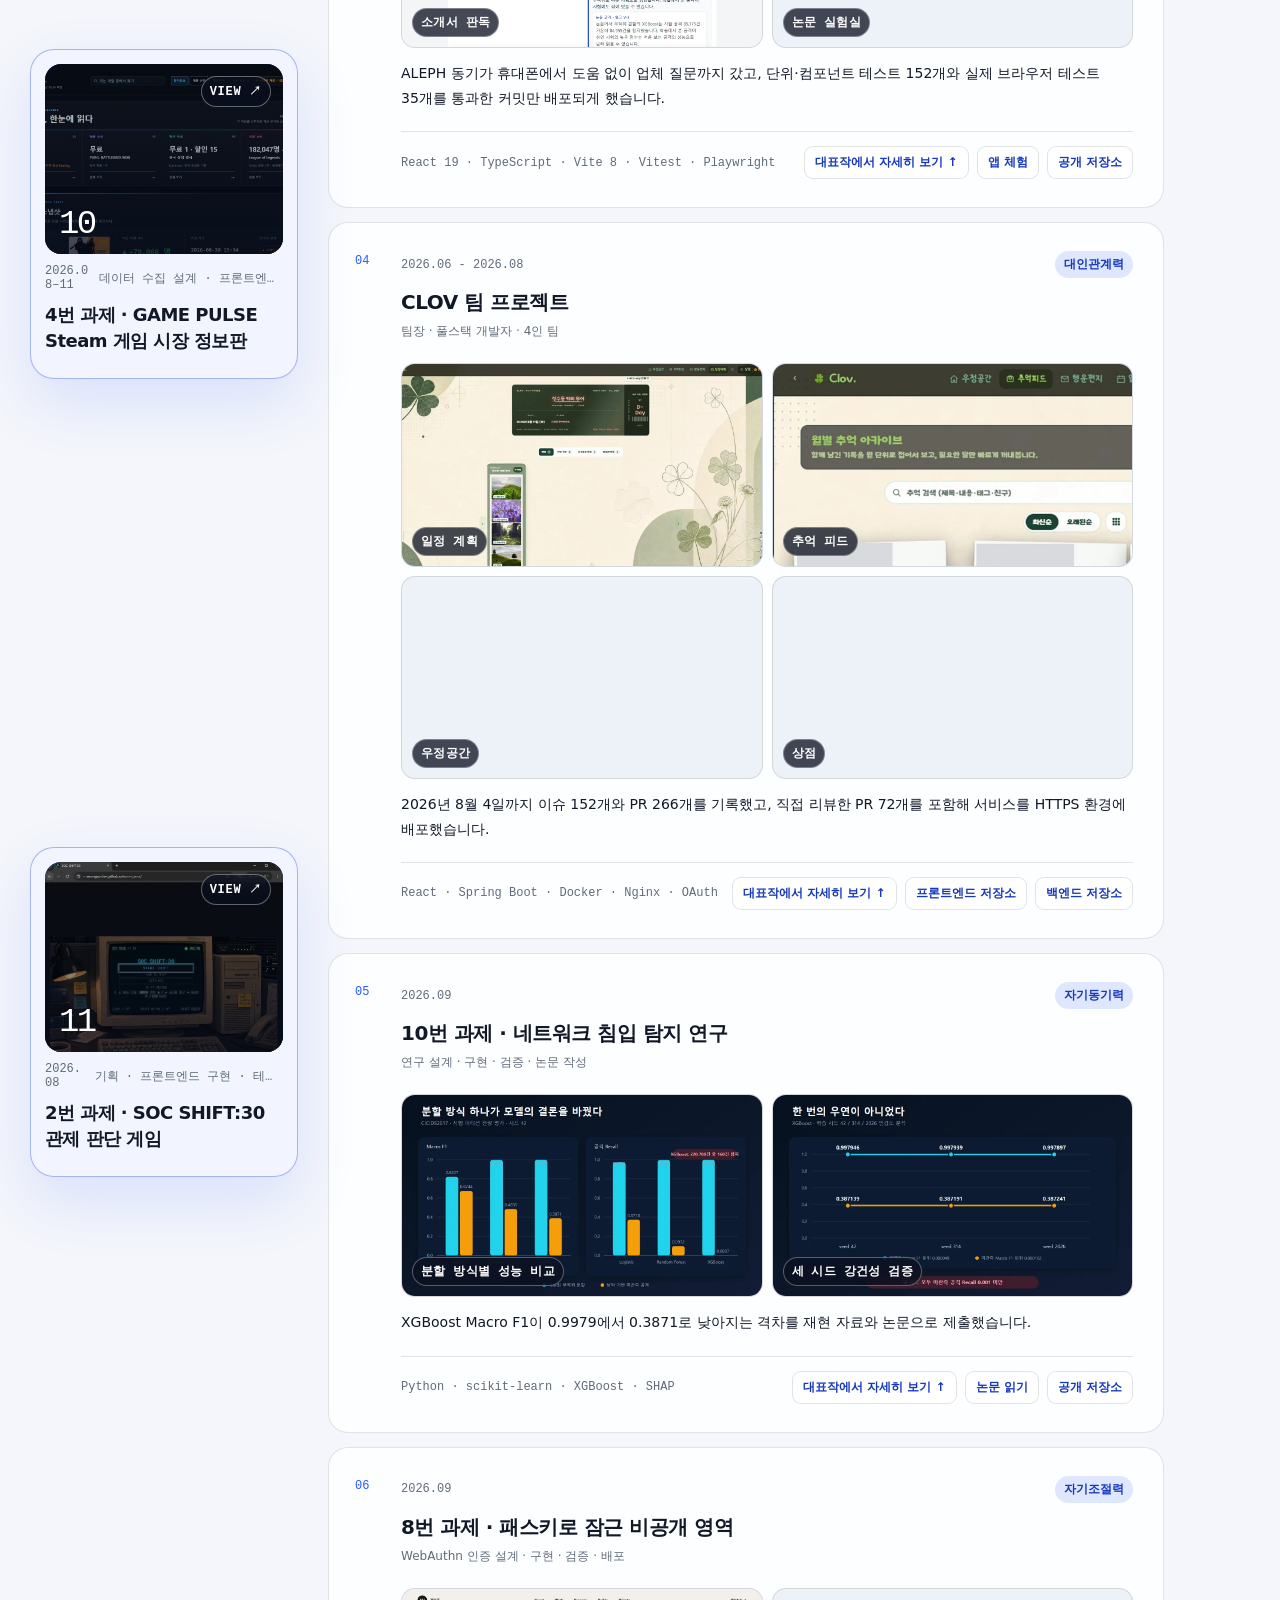
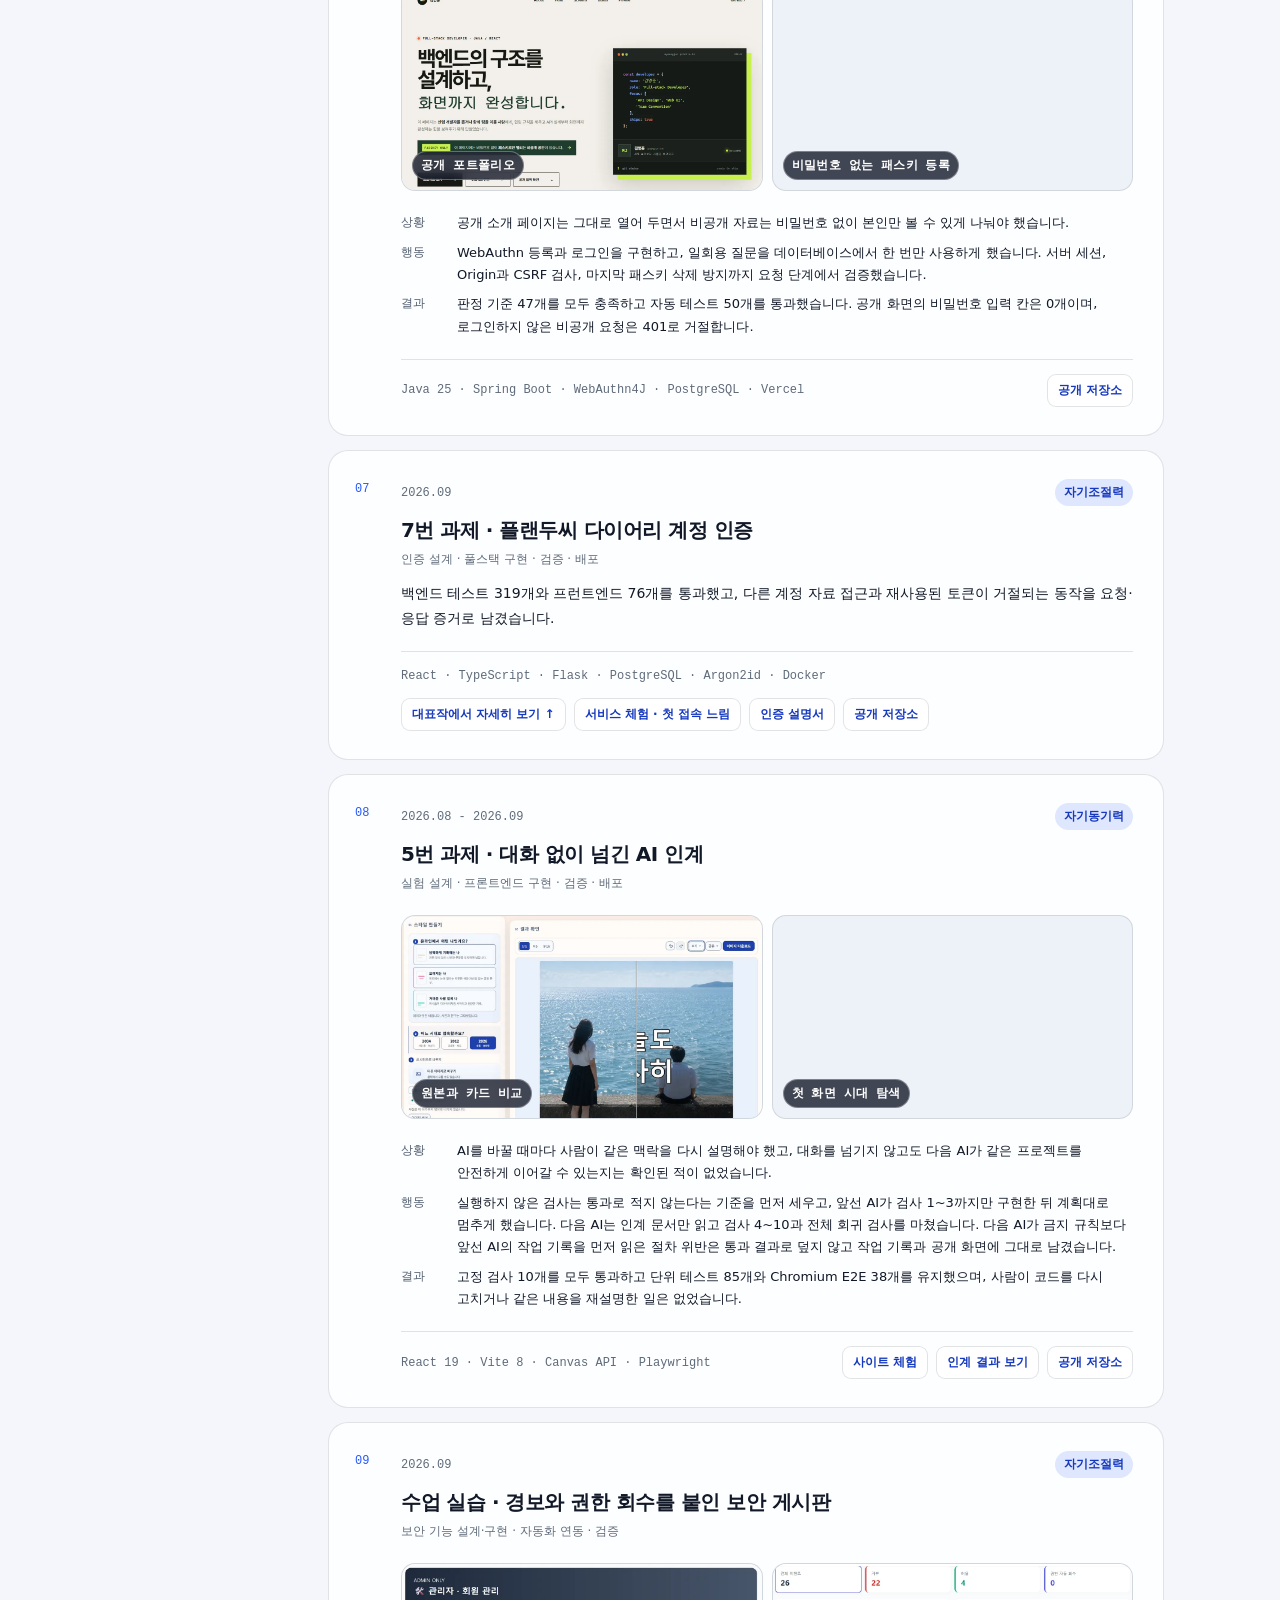
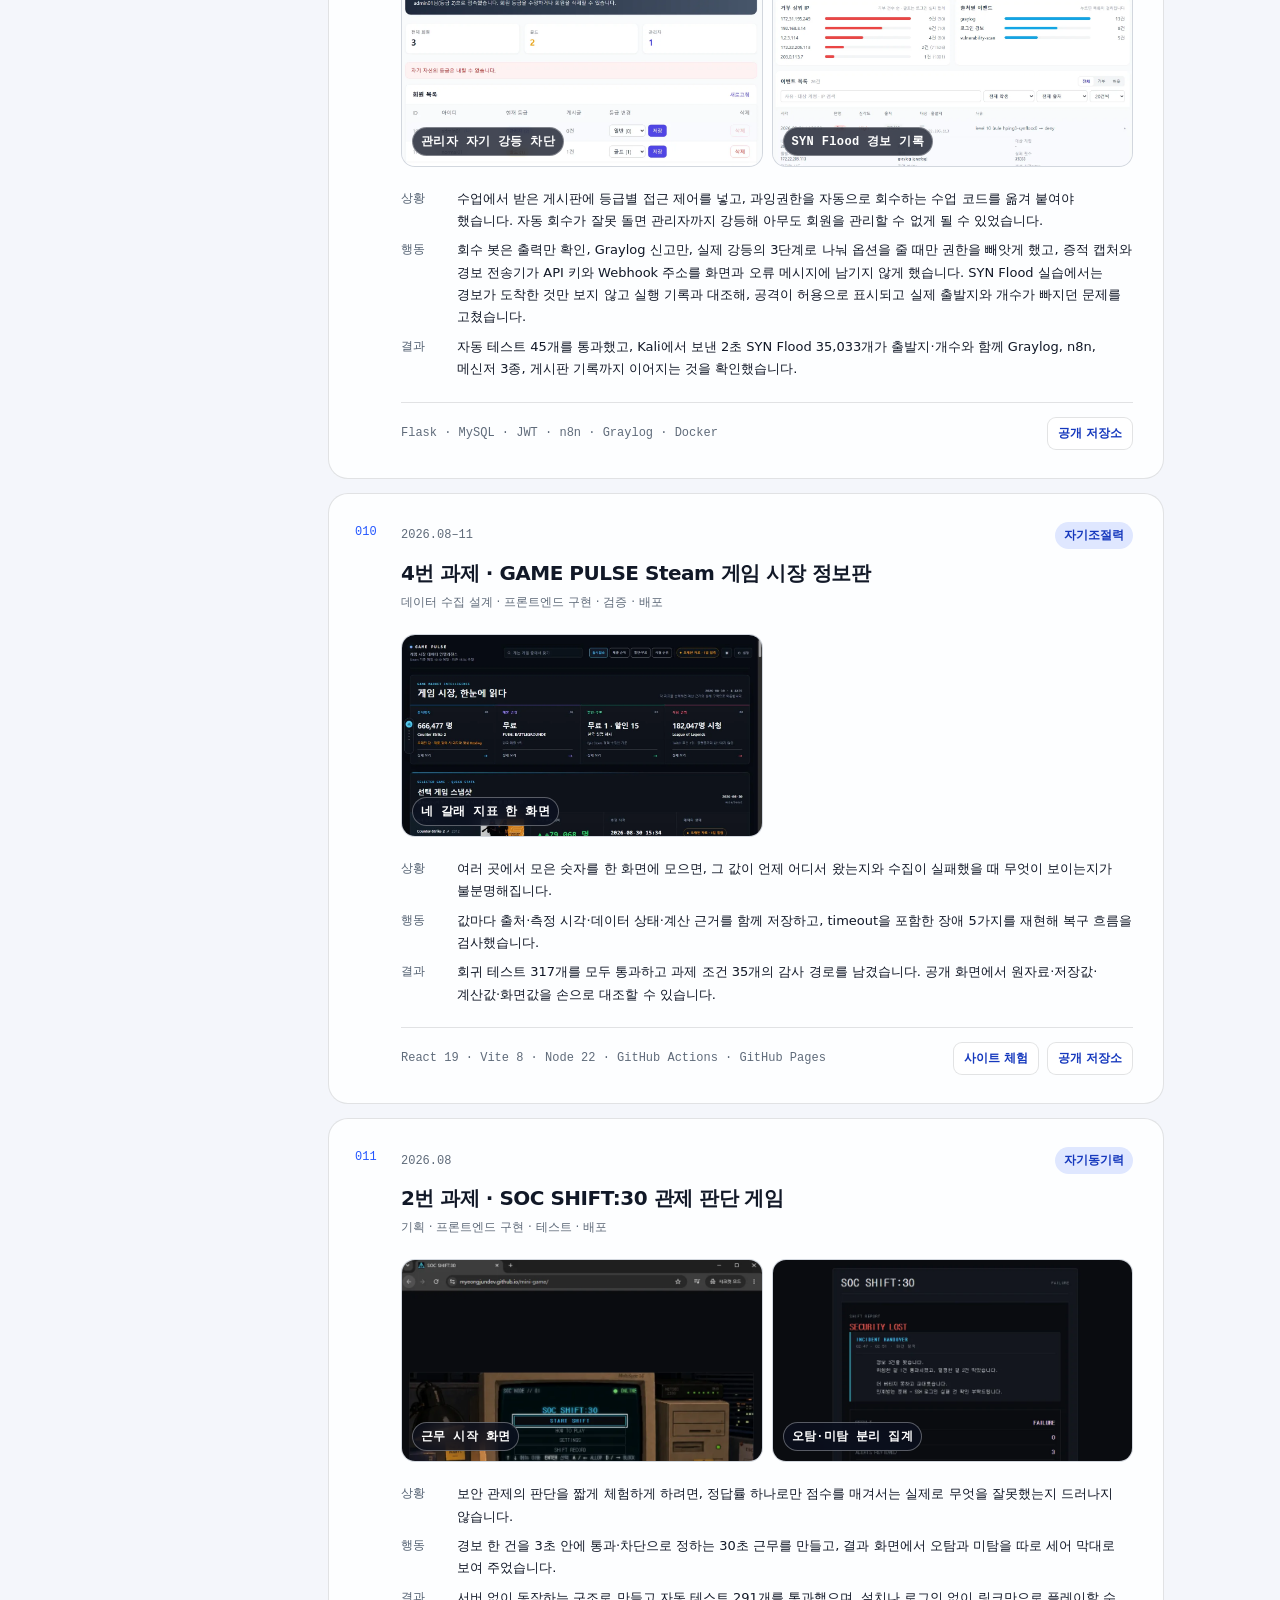
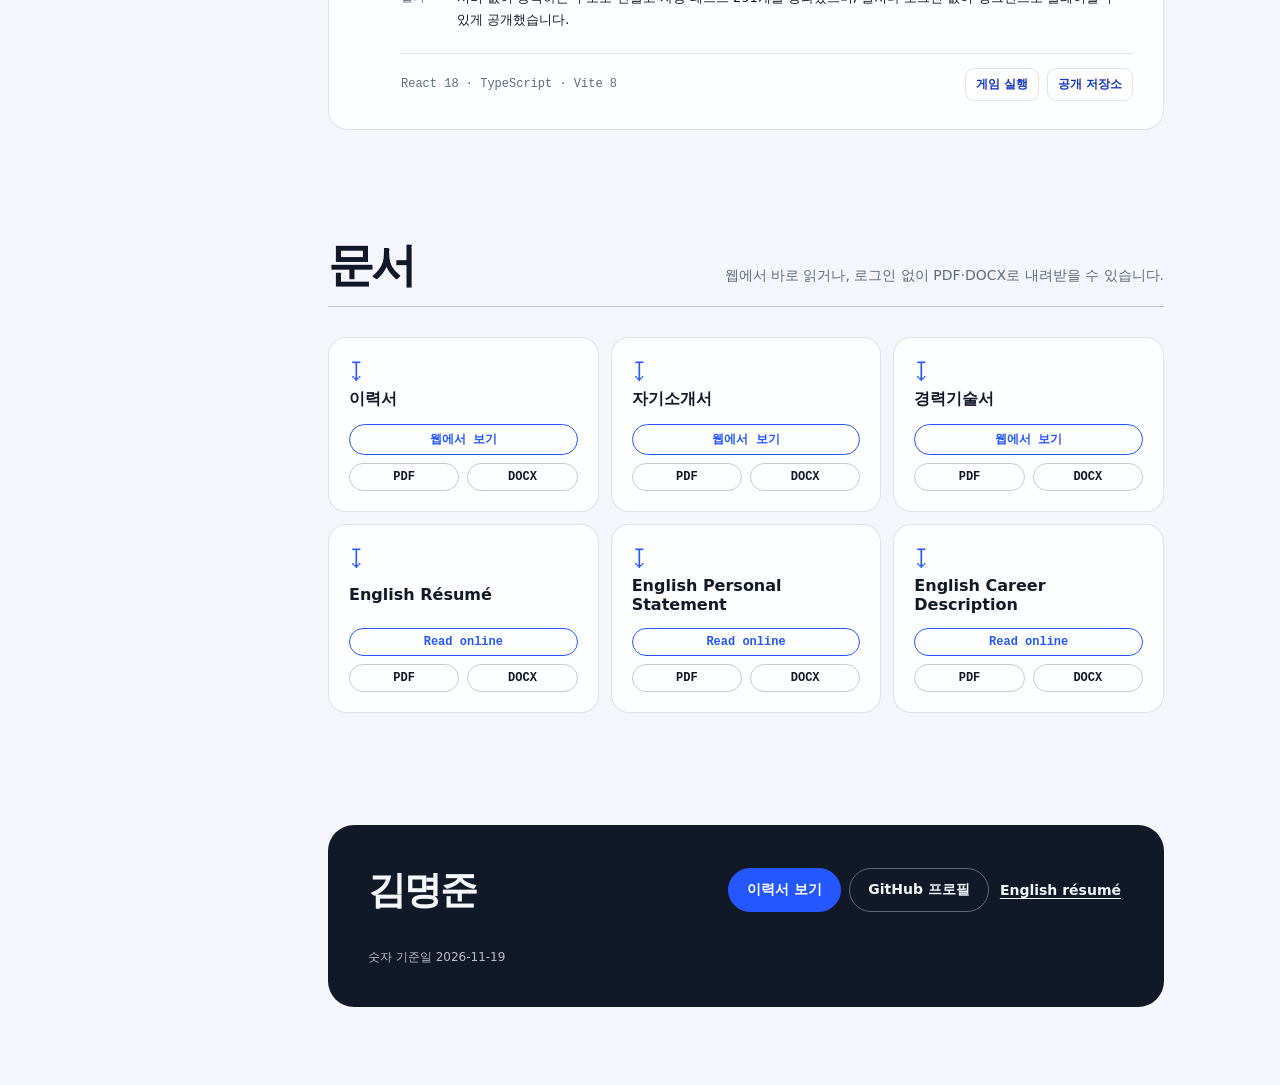
==== commit 2d41c343: "자기소개서와 경력기술서에 해담시청 프로젝트 역할 및 검증 결과 반영" ====
--- a/docs/index.html
+++ b/docs/index.html
@@ -95,7 +95,7 @@
       </nav>
 
       <dl class="facts">
-        <div><dt>방향</dt><dd>프론트엔드와 백엔드, 배포를 경험했고 네트워크와 보안까지 학습 범위를 넓히고 있습니다.</dd></div>
+        <div><dt>방향</dt><dd>React와 Flask로 서비스를 구현하고, 접근 제어와 보안 대응이 의도대로 동작하는지 실제 요청으로 검증합니다.</dd></div>
         <div><dt>기술</dt><dd class="stack"><span><span class="mono muted">서비스 개발</span><span>Java · Spring Boot · React · TypeScript · Flask · MySQL · PostgreSQL · REST API<span class="stack-used">CLOV · 7번 다이어리 · 8번 패스키 · ExplainSOC</span></span></span><span><span class="mono muted">인증 · 보안</span><span>JWT · OAuth · Argon2id · WebAuthn 패스키 · Graylog · n8n 경보<span class="stack-used">7번 다이어리 · 8번 패스키 · CLOV · 보안 게시판</span></span></span><span><span class="mono muted">네트워크</span><span>VLAN · 라우팅 · ACL · pfSense<span class="stack-used">SKT ALEPH 네트워크 보안 과정 실습</span></span></span><span><span class="mono muted">연구 · 데이터</span><span>Python · scikit-learn · XGBoost · SHAP<span class="stack-used">10번 논문</span></span></span><span><span class="mono muted">검증 · 배포</span><span>Playwright · Vitest · GitHub Actions · Docker · Nginx · Ubuntu<span class="stack-used">ExplainSOC · CLOV · 4번 데이터 보드</span></span></span></dd></div>
         <div><dt>교육</dt><dd>SKT ALEPH 네트워크 보안 과정 <span class="mono muted">2026.08 - 2026.11</span><br>생성형 AI 활용 실버케어 PHR 솔루션 개발 교육과정 · 코리아AI아카데미 부산점 <span class="mono muted">2026.03 - 2026.08</span><br>컴퓨터소프트웨어공학 학사 <span class="mono muted">2025년 졸업</span></dd></div>
         <div><dt>연락</dt><dd><a href="https://github.com/myeongjundev">GitHub 프로필</a></dd></div>
@@ -478,13 +478,13 @@
         <article class="stage reveal" id="story-now">
           <span class="stage-index" aria-hidden="true">03</span>
           <div class="stage-meta">
-            <time class="mono date" datetime="2026-08-11">2026.08.11 - 현재</time>
+            <time class="mono date" datetime="2026-08-11">2026.08–11</time>
             <span class="stage-name">더 나아진 지금</span>
             <span class="spacer"></span>
             <span class="ability">드러난 능력 · 자기동기력</span>
           </div>
-          <p class="summary">익숙한 개발을 벗어나 네트워크와 보안 과정에서 다시 초보자로 시작했습니다.</p>
-          <p class="body">2026년 8월 11일, SKT ALEPH 네트워크 보안 과정에서 다시 초보자가 되었습니다. VLAN, 라우팅, ACL과 pfSense는 모두 처음이었습니다. VMware와 pfSense 실습에서 연결이 끊길 때마다 ping, 로그, IP 대역과 설정값 순으로 확인하며 원인을 좁혔습니다. CLOV 배포에서는 모르는 채 넘겼던 네트워크 흐름을 이번에는 결과만 맞추지 않고 확인 순서까지 기록했습니다. 8월 31일에는 새로 만난 팀원들에게 먼저 말을 걸었고, 9월 4일에는 수업을 따라가기 힘들어하던 옆 팀원을 도왔습니다. 9월 13일에는 침입 탐지 모델이 처음 보는 공격에서도 성능을 유지하는지 CICIDS2017 2,830,743건으로 검증한 논문을 제출했습니다. 익숙한 개발 밖으로 나온 선택을 출석과 리추얼, 재현 가능한 연구 결과로 이어 가고 있습니다.</p>
+          <p class="summary">해담시청 프로젝트에서 제가 맡은 민원포털은 차단이 성공한 뒤에도 시민이 쓸 수 있어야 했습니다.</p>
+          <p class="body">8월에 SKT ALEPH 과정을 시작할 때는 VLAN과 pfSense가 모두 낯설었습니다. 연결이 끊기면 어느 구간까지 요청이 도달했는지 로그를 따라가며 배웠습니다. 11월에는 해담시청 프로젝트에서 4인 팀의 조장을 맡아 React와 Flask로 민원포털을 구현했습니다. 경보 뒤에 차단 기록이 남았을 때 한 가지가 궁금했습니다. 같은 시각에 민원포털을 찾은 다른 시민은 여전히 접속할 수 있을까? 개인 랩에서 두 클라이언트로 같은 포털에 요청을 보냈습니다. 차단 대상은 403을 받았고 정상 사용자는 계속 200을 받았습니다. 승인 절차를 거쳐 차단을 풀자 두 곳 모두 다시 200을 받았습니다. 그 뒤로 대응 결과를 정리할 때는 누구의 접속이 막혔는지, 누가 계속 이용할 수 있었는지, 복구 뒤에는 무엇을 확인했는지를 함께 적습니다.</p>
           <p class="pair">↔ 숫자 · 「리추얼 작성일」</p>
         </article>
         <p class="lead closing">팀이 안심하고 다음 작업을 이어갈 수 있는 기준을 만드는 개발자가 되겠습니다.</p>
@@ -549,8 +549,21 @@
           <h2>경력과 과제</h2>
           <p>과제마다 능력과 상황, 행동, 결과를 같은 순서로 적었습니다. 대표작에 있는 작업은 화면과 결과 한 줄만 두었습니다.</p>
         </div>
+        <article id="experience-haedam-soar" class="exp exp-compact reveal">
+          <span class="exp-index mono" aria-hidden="true">01</span>
+          <div class="exp-meta">
+            <span class="mono muted">2026.11</span>
+            <span class="spacer"></span>
+            <span class="ability">과제지속력</span>
+          </div>
+          <h3 class="exp-title">해담시청 SOAR · 민원포털 보안 대응 자동화</h3>
+          <p class="exp-role">4인 팀 조장 · React·Flask 민원포털 구현 및 대응 검증</p>
+
+          <p class="exp-result">개인 랩에서 경보가 티켓에 기록된 뒤 차단되는 순서를 재현했습니다. 실제 요청으로 차단 대상의 접근 제한, 정상 사용자의 접속 유지, 승인 후 접근 복구를 확인했습니다.</p>
+          <p class="exp-foot"><span class="mono muted">React · Flask · Docker · Graylog · n8n · pfSense</span><span class="links"><a href="#work-haedam-soar">대표작에서 자세히 보기 ↑</a><a href="https://github.com/myeongjundev/haedam-soar-portfolio">재현 기록과 팀 내 역할</a></span></p>
+        </article>
         <article id="experience-netproof" class="exp exp-compact reveal">
-          <span class="exp-index mono" aria-hidden="true">01</span>
+          <span class="exp-index mono" aria-hidden="true">02</span>
           <div class="exp-meta">
             <span class="mono muted">2026.10</span>
             <span class="spacer"></span>
@@ -572,7 +585,7 @@
           <p class="exp-foot"><span class="mono muted">Python · Flask · React · TypeScript · Vercel · PostgreSQL</span><span class="links"><a href="#work-netproof">대표작에서 자세히 보기 ↑</a><a href="https://netproof-vert.vercel.app/">앱 체험</a><a href="https://github.com/myeongjundev/netproof">공개 저장소</a></span></p>
         </article>
         <article id="experience-t13" class="exp exp-compact reveal">
-          <span class="exp-index mono" aria-hidden="true">02</span>
+          <span class="exp-index mono" aria-hidden="true">03</span>
           <div class="exp-meta">
             <span class="mono muted">2026.09</span>
             <span class="spacer"></span>
@@ -594,7 +607,7 @@
           <p class="exp-foot"><span class="mono muted">React 19 · TypeScript · Vite 8 · Vitest · Playwright</span><span class="links"><a href="#work-t13-app">대표작에서 자세히 보기 ↑</a><a href="https://myeongjundev.github.io/explainsoc/">앱 체험</a><a href="https://github.com/myeongjundev/explainsoc">공개 저장소</a></span></p>
         </article>
         <article id="experience-clov" class="exp exp-compact reveal">
-          <span class="exp-index mono" aria-hidden="true">03</span>
+          <span class="exp-index mono" aria-hidden="true">04</span>
           <div class="exp-meta">
             <span class="mono muted">2026.06 - 2026.08</span>
             <span class="spacer"></span>
@@ -624,7 +637,7 @@
           <p class="exp-foot"><span class="mono muted">React · Spring Boot · Docker · Nginx · OAuth</span><span class="links"><a href="#work-clov">대표작에서 자세히 보기 ↑</a><a href="https://github.com/Pickeslog/clov-web">프론트엔드 저장소</a><a href="https://github.com/Pickeslog/clov-api">백엔드 저장소</a></span></p>
         </article>
         <article id="experience-t10" class="exp exp-compact reveal">
-          <span class="exp-index mono" aria-hidden="true">04</span>
+          <span class="exp-index mono" aria-hidden="true">05</span>
           <div class="exp-meta">
             <span class="mono muted">2026.09</span>
             <span class="spacer"></span>
@@ -646,7 +659,7 @@
           <p class="exp-foot"><span class="mono muted">Python · scikit-learn · XGBoost · SHAP</span><span class="links"><a href="#work-t10-paper">대표작에서 자세히 보기 ↑</a><a href="https://github.com/myeongjundev/explainsoc-research/blob/main/output/pdf/T10-research-paper.pdf">논문 읽기</a><a href="https://github.com/myeongjundev/explainsoc-research">공개 저장소</a></span></p>
         </article>
         <article id="experience-third-project" class="exp reveal">
-          <span class="exp-index mono" aria-hidden="true">05</span>
+          <span class="exp-index mono" aria-hidden="true">06</span>
           <div class="exp-meta">
             <span class="mono muted">2026.09</span>
             <span class="spacer"></span>
@@ -672,7 +685,7 @@
           <p class="exp-foot"><span class="mono muted">Java 25 · Spring Boot · WebAuthn4J · PostgreSQL · Vercel</span><span class="links"><a href="https://github.com/myeongjundev/t08-passkey-portfolio">공개 저장소</a></span></p>
         </article>
         <article id="experience-t07" class="exp exp-compact reveal">
-          <span class="exp-index mono" aria-hidden="true">06</span>
+          <span class="exp-index mono" aria-hidden="true">07</span>
           <div class="exp-meta">
             <span class="mono muted">2026.09</span>
             <span class="spacer"></span>
@@ -685,7 +698,7 @@
           <p class="exp-foot"><span class="mono muted">React · TypeScript · Flask · PostgreSQL · Argon2id · Docker</span><span class="links"><a href="#work-t07-auth">대표작에서 자세히 보기 ↑</a><a href="https://t06-plando-see-diary.onrender.com">서비스 체험 · 첫 접속 느림</a><a href="https://github.com/myeongjundev/t07-plando-see-diary/blob/main/docs/T07-AUTH-GUIDE.md">인증 설명서</a><a href="https://github.com/myeongjundev/t07-plando-see-diary">공개 저장소</a></span></p>
         </article>
         <article id="experience-t05-ai-handoff" class="exp reveal">
-          <span class="exp-index mono" aria-hidden="true">07</span>
+          <span class="exp-index mono" aria-hidden="true">08</span>
           <div class="exp-meta">
             <span class="mono muted">2026.08 - 2026.09</span>
             <span class="spacer"></span>
@@ -711,7 +724,7 @@
           <p class="exp-foot"><span class="mono muted">React 19 · Vite 8 · Canvas API · Playwright</span><span class="links"><a href="https://myeongjundev.github.io/t05-ai-handoff/">사이트 체험</a><a href="https://github.com/myeongjundev/t05-ai-handoff/blob/main/docs/FINAL_COMPARISON.md">인계 결과 보기</a><a href="https://github.com/myeongjundev/t05-ai-handoff">공개 저장소</a></span></p>
         </article>
         <article id="experience-flask-board" class="exp reveal">
-          <span class="exp-index mono" aria-hidden="true">08</span>
+          <span class="exp-index mono" aria-hidden="true">09</span>
           <div class="exp-meta">
             <span class="mono muted">2026.09</span>
             <span class="spacer"></span>
@@ -737,7 +750,7 @@
           <p class="exp-foot"><span class="mono muted">Flask · MySQL · JWT · n8n · Graylog · Docker</span><span class="links"><a href="https://github.com/myeongjundev/flask-board">공개 저장소</a></span></p>
         </article>
         <article id="experience-t04-info-board" class="exp reveal">
-          <span class="exp-index mono" aria-hidden="true">09</span>
+          <span class="exp-index mono" aria-hidden="true">010</span>
           <div class="exp-meta">
             <span class="mono muted">2026.08–11</span>
             <span class="spacer"></span>
@@ -759,7 +772,7 @@
           <p class="exp-foot"><span class="mono muted">React 19 · Vite 8 · Node 22 · GitHub Actions · GitHub Pages</span><span class="links"><a href="https://myeongjundev.github.io/info-board/">사이트 체험</a><a href="https://github.com/myeongjundev/info-board">공개 저장소</a></span></p>
         </article>
         <article id="experience-t02-mini-game" class="exp reveal">
-          <span class="exp-index mono" aria-hidden="true">010</span>
+          <span class="exp-index mono" aria-hidden="true">011</span>
           <div class="exp-meta">
             <span class="mono muted">2026.08</span>
             <span class="spacer"></span>
